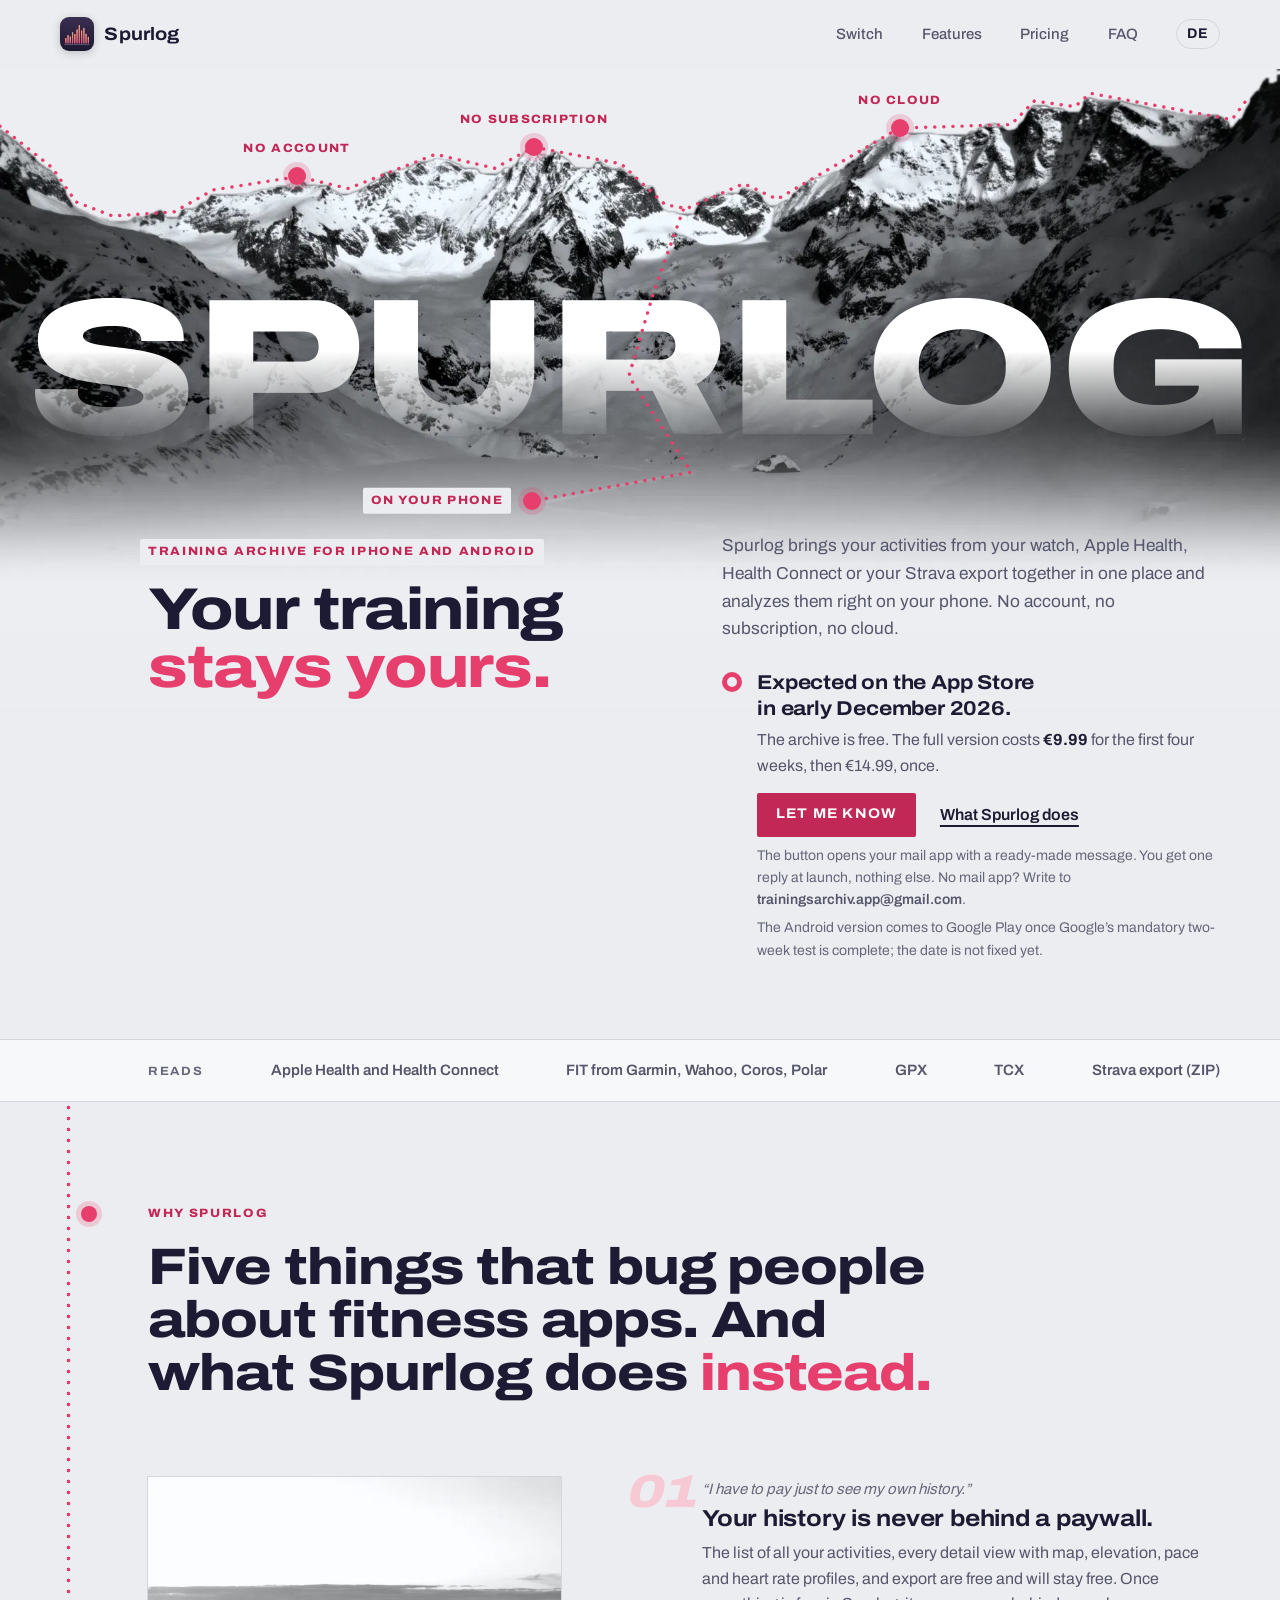
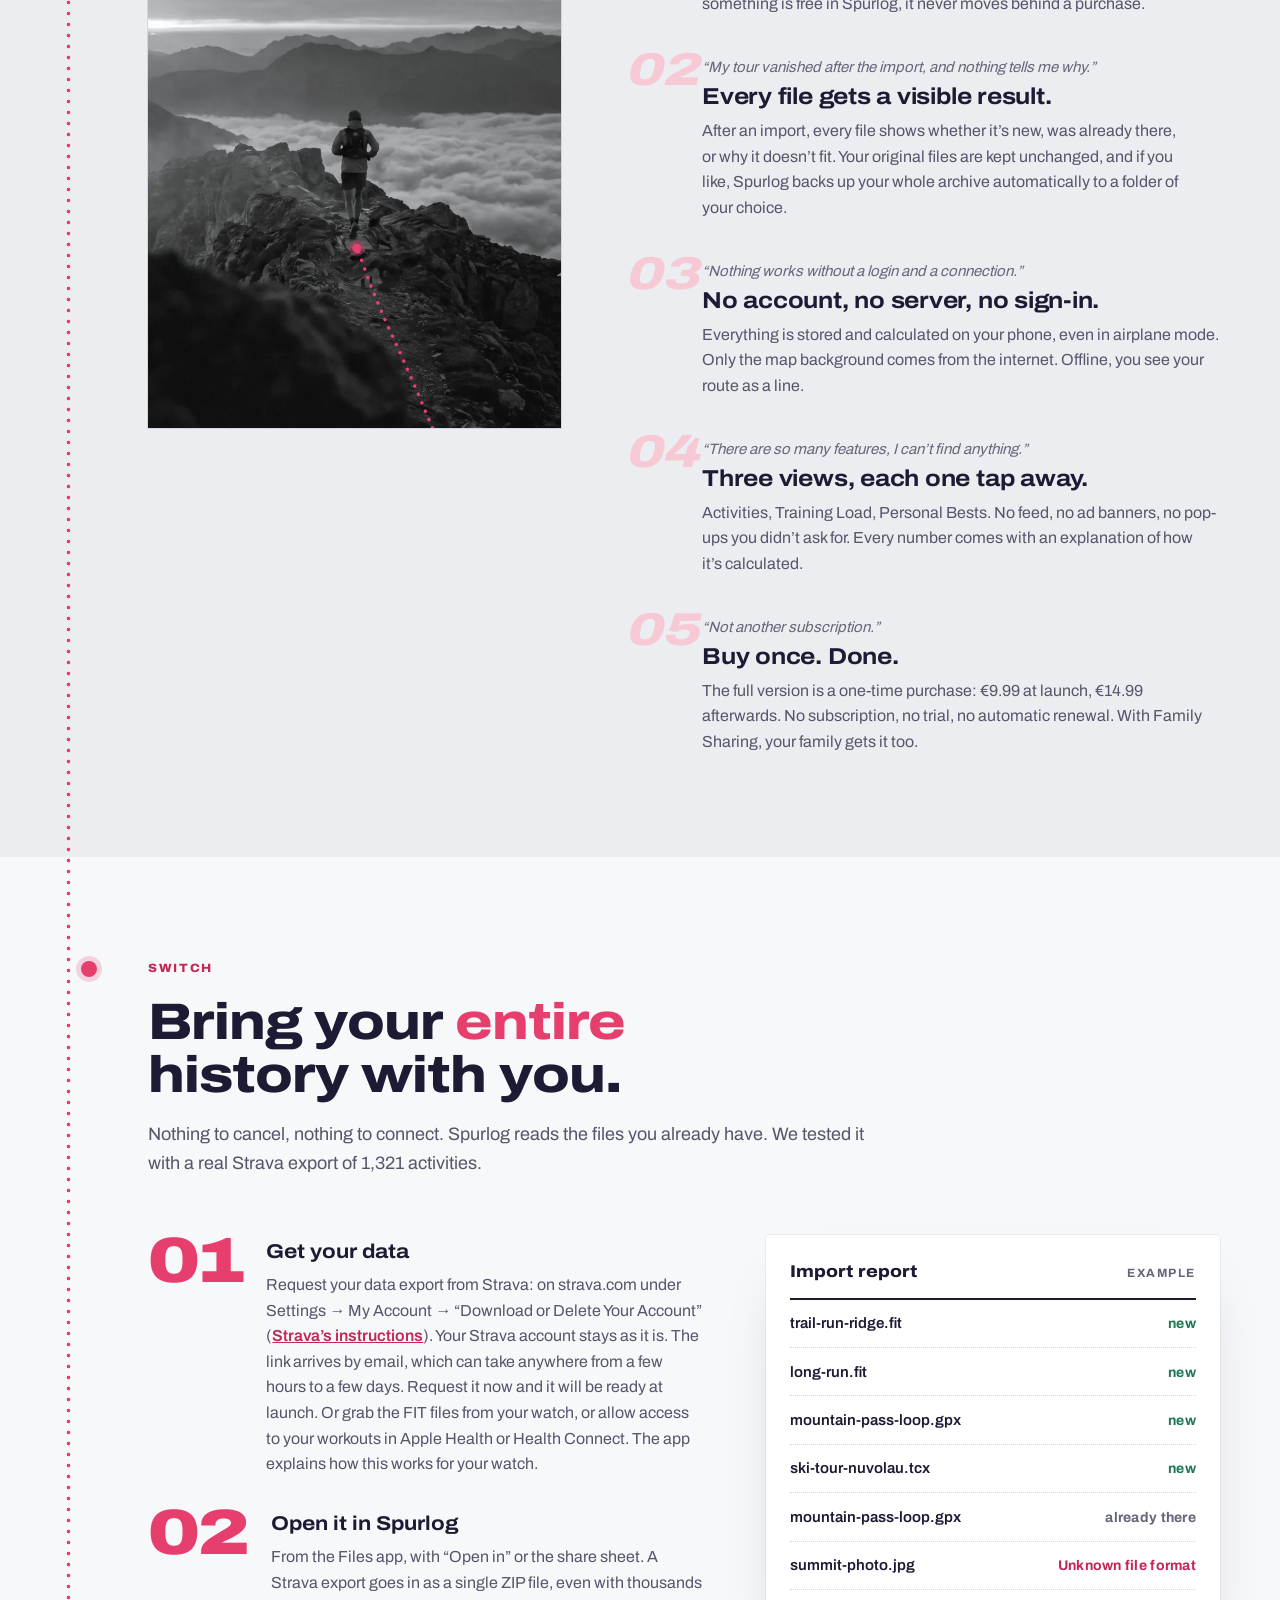
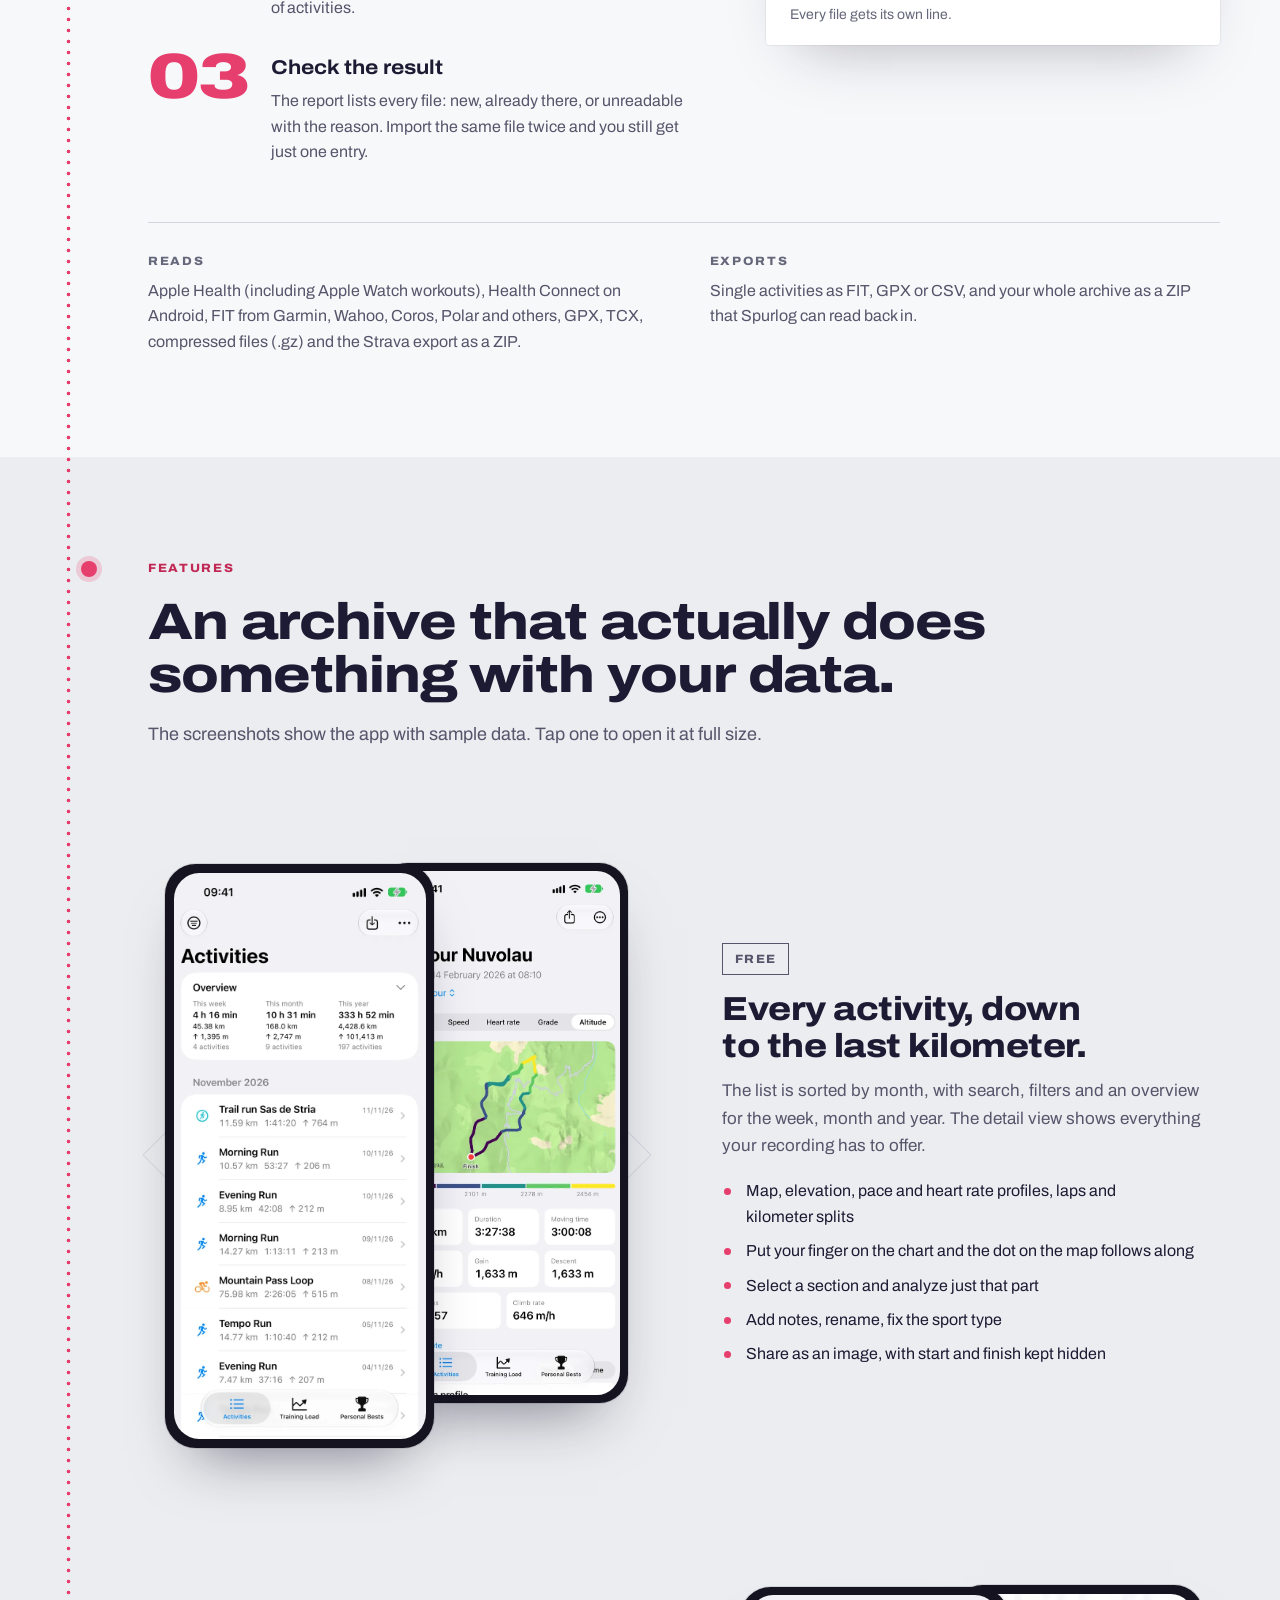
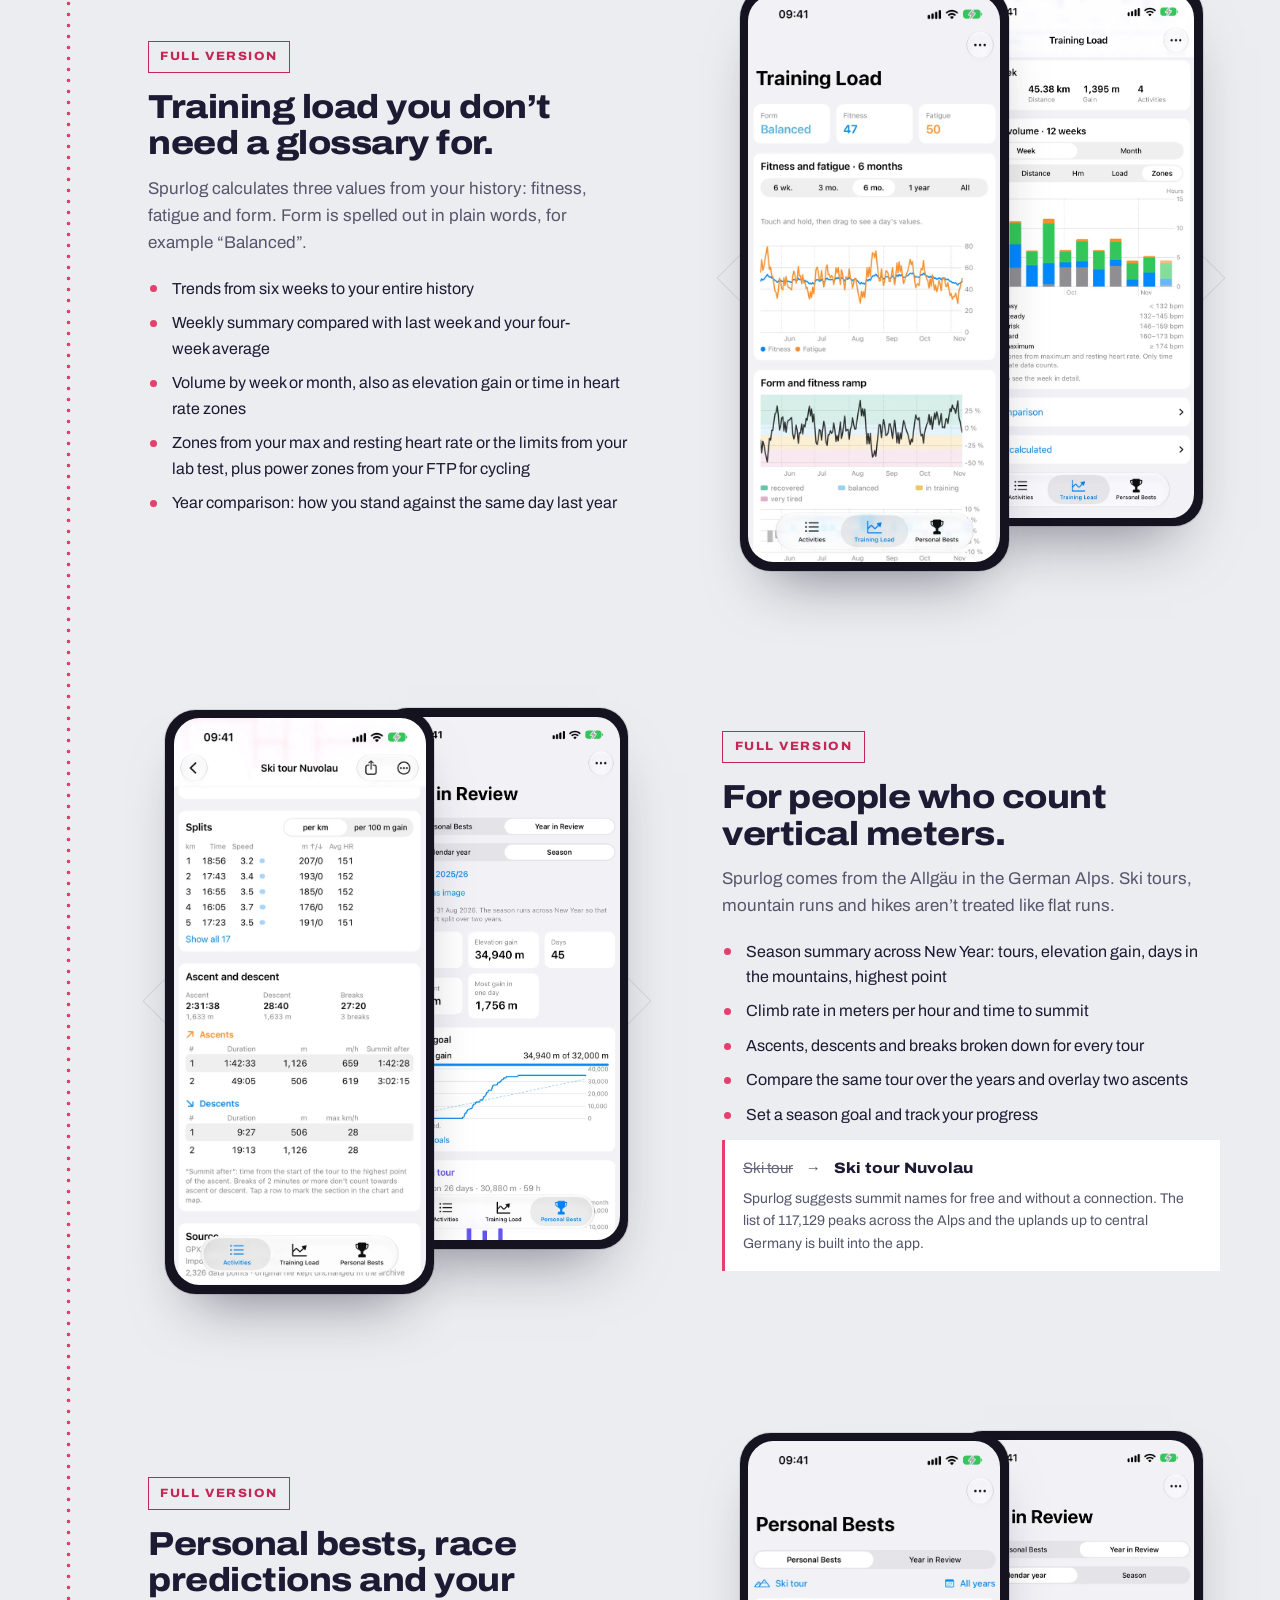
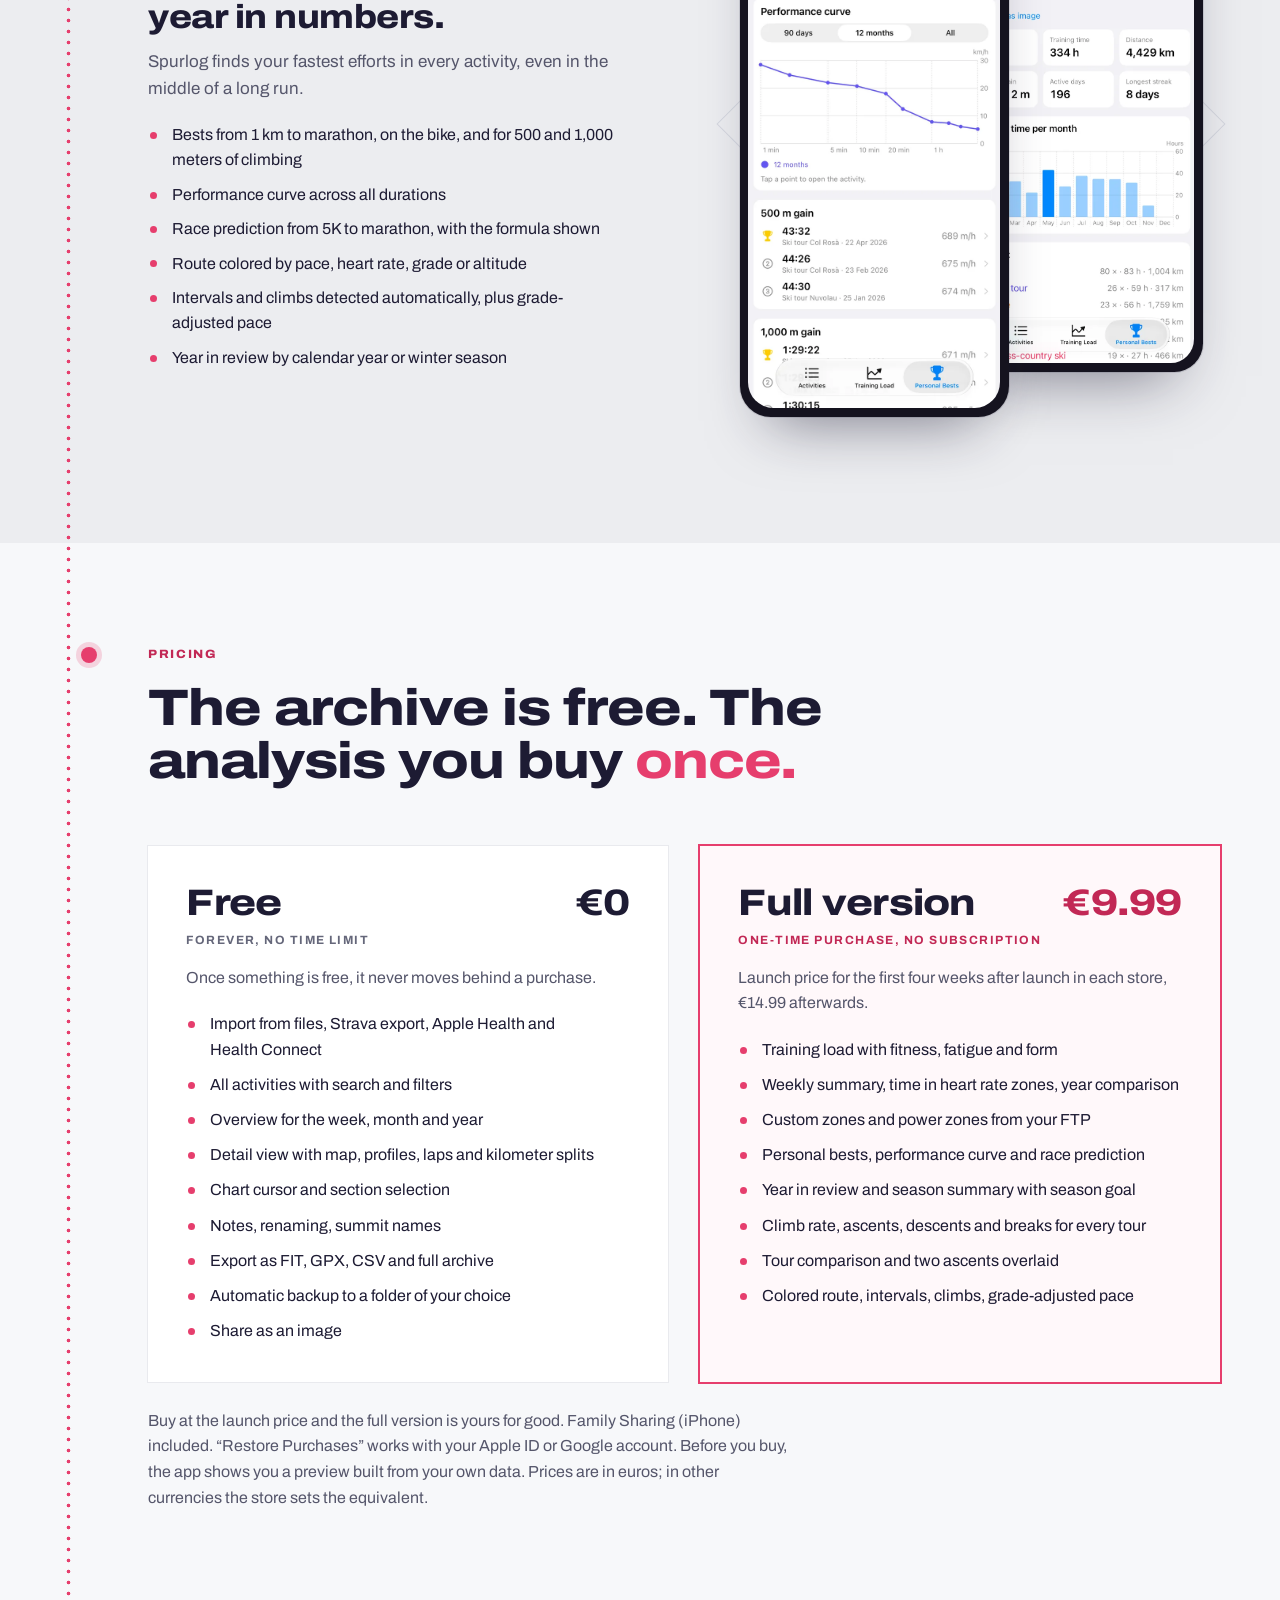
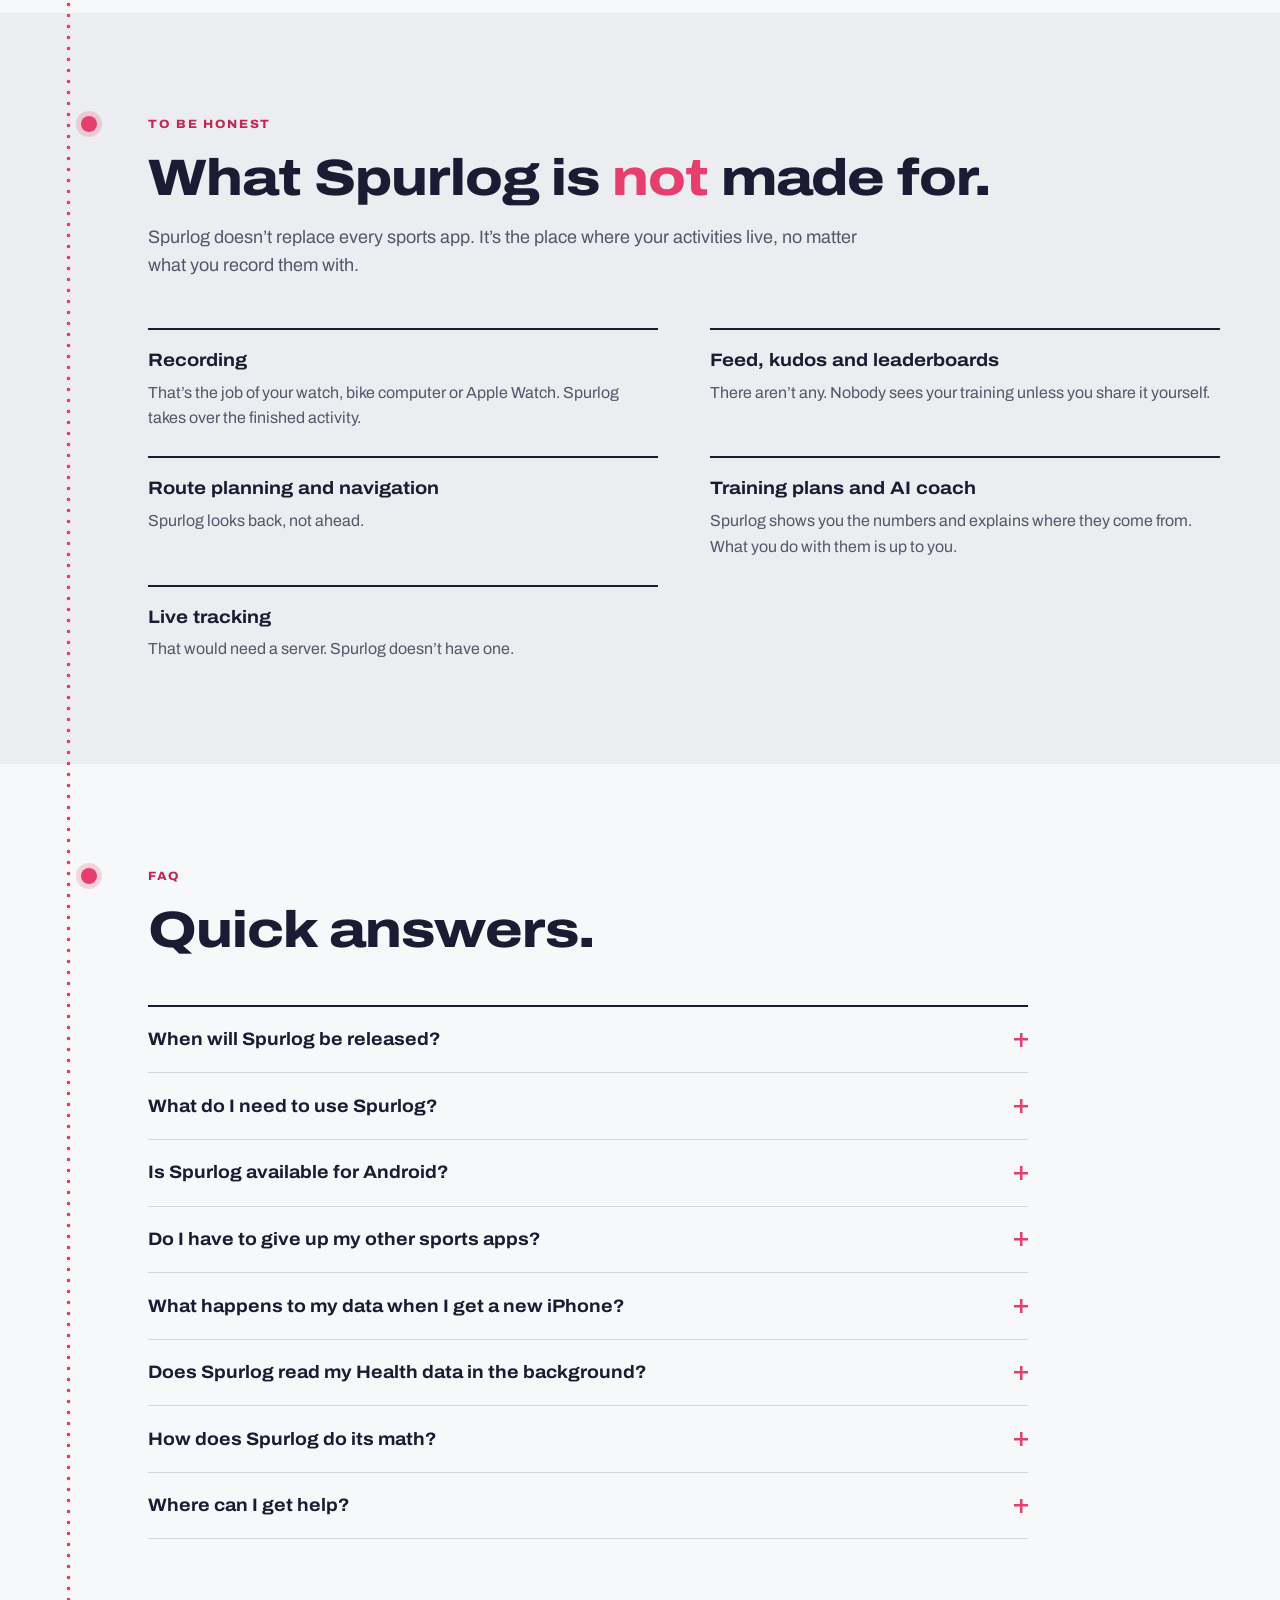
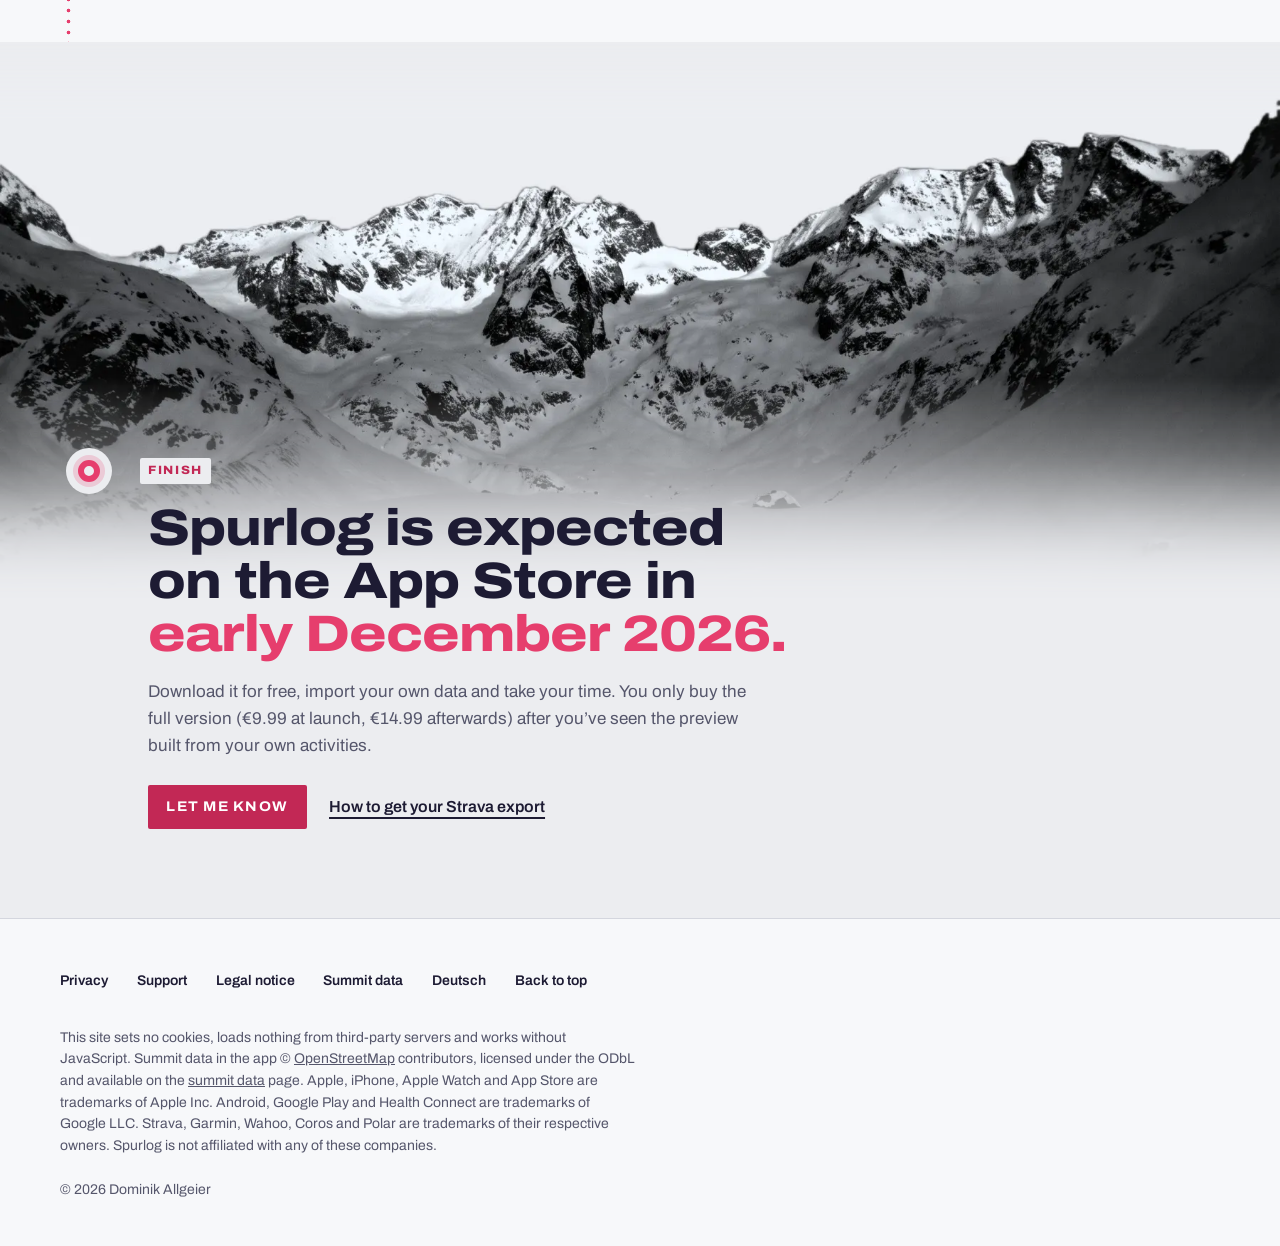
==== en/index.html @ 5ce6d581 "Englische Seite: Jahresrückblick als zweites Handy bei Bestzeiten Co-Authored-By: Claude Opus 5.5 <n" ====
<!DOCTYPE html>
<!-- STORE SWITCH: ios/android each "bald" (notice) or "da" (link active). Check the links below before switching (search: STORE-LINK).
     PRICE SWITCH: data-preis="vor" (before launch), "start" (launch price running, end date visible) or "voll" (regular price).
     Amounts and end date are at the places marked PREIS. The expected launch date is at STARTTERMIN.
     The same switches exist in ../index.html. -->
<html lang="en" data-ios="bald" data-android="bald" data-preis="vor">
<head>
<meta charset="utf-8">
<meta name="viewport" content="width=device-width, initial-scale=1, viewport-fit=cover">
<title>Spurlog – Training archive for iPhone and Android</title>
<meta name="description" content="Spurlog brings all your activities together and analyzes them right on your phone. No account, no subscription, no cloud.">
<meta name="theme-color" content="#ECEDF0">
<meta property="og:type" content="website">
<meta property="og:site_name" content="Spurlog">
<meta property="og:title" content="Spurlog – Training archive for iPhone and Android">
<meta property="og:description" content="Spurlog brings all your activities together and analyzes them right on your phone. No account, no subscription, no cloud.">
<meta property="og:url" content="https://spurlog.app/en/">
<meta property="og:locale" content="en_US">
<meta property="og:locale:alternate" content="de_DE">
<meta property="og:image" content="https://spurlog.app/img/og-en.jpg">
<meta property="og:image:width" content="1200">
<meta property="og:image:height" content="630">
<meta property="og:image:alt" content="Spurlog logo in front of a snowy mountain panorama, subtitle: Training archive for iPhone and Android">
<meta name="twitter:card" content="summary_large_image">
<meta name="twitter:title" content="Spurlog – Training archive for iPhone and Android">
<meta name="twitter:description" content="Spurlog brings all your activities together and analyzes them right on your phone. No account, no subscription, no cloud.">
<meta name="twitter:image" content="https://spurlog.app/img/og-en.jpg">
<link rel="canonical" href="https://spurlog.app/en/">
<link rel="alternate" hreflang="de" href="https://spurlog.app/">
<link rel="alternate" hreflang="en" href="https://spurlog.app/en/">
<link rel="alternate" hreflang="x-default" href="https://spurlog.app/en/">
<link rel="icon" href="../img/favicon.png">
<link rel="apple-touch-icon" href="../img/apple-touch-icon.png">
<link rel="preload" href="../fonts/archivo-latin-wdth-normal.woff2" as="font" type="font/woff2" crossorigin>
<style>
/* Layout: Ein Bergpanorama trägt die Marke, eine punktierte Route läuft vom Grat
   als Leitlinie durch die ganze Seite und endet am Ziel. */
@font-face{font-family:"Archivo";src:url(../fonts/archivo-latin-wdth-normal.woff2) format("woff2");font-weight:100 900;font-stretch:62% 125%;font-display:swap}
:root{
  --paper:#ECEDF0; --paper-hi:#F7F8FA; --card:#FFFFFF;
  --ink:#1D1B33; --ink-2:#55566B; --ink-3:#65677A; --line:#D4D6DE;
  --route:#E63E6D; --route-deep:#C22855; --route-press:#A61F47; --route-pale:#F6C9D4;
  --display:"Archivo","Helvetica Neue",Arial,sans-serif;
  --body:"Archivo","Helvetica Neue",Arial,sans-serif;
  --gutter:max(20px,env(safe-area-inset-left,0px));
  --gutter-r:max(20px,env(safe-area-inset-right,0px));
  --spine:0px;
  --ease:cubic-bezier(.22,.8,.26,1);
  color-scheme:light;
}
@media (min-width:900px){:root{--gutter:max(40px,env(safe-area-inset-left,0px));--gutter-r:max(40px,env(safe-area-inset-right,0px));--spine:88px}}
*,*::before,*::after{box-sizing:border-box}
html{scroll-behavior:smooth;scroll-padding-top:4.5rem;-webkit-text-size-adjust:100%;-webkit-tap-highlight-color:transparent;background:var(--paper)}
body{margin:0;background:var(--paper);color:var(--ink);font-family:var(--body);font-size:1.0625rem;line-height:1.6;font-stretch:100%;-webkit-font-smoothing:antialiased;text-rendering:optimizeLegibility;overflow-x:clip}
img{max-width:100%;height:auto;display:block}
h1,h2,h3,p,ul,ol,dl,dd,figure{margin:0}
ul,ol{padding:0;list-style:none}
a{color:inherit}
:focus-visible{outline:3px solid var(--route);outline-offset:3px;border-radius:4px}
::selection{background:var(--route-pale);color:var(--ink)}
p,li,dd{text-wrap:pretty}
.skip{position:absolute;left:-999px;top:8px;background:var(--ink);color:#fff;padding:.6em 1em;border-radius:6px;z-index:20}
.skip:focus{left:var(--gutter)}
.wrap{max-width:1240px;margin-inline:auto;padding-left:var(--gutter);padding-right:var(--gutter-r)}

/* Kopf */
/* Die Kopfzeile bleibt beim Scrollen stehen. Der Himmel des Fotos hat die Papierfarbe, deshalb fällt die Fläche am Seitenanfang nicht auf. */
.top{position:sticky;top:0;z-index:10;background:var(--paper)}
@supports (animation-timeline:scroll()){
  .top{animation:topline linear both;animation-timeline:scroll();animation-range:0 160px}
  @keyframes topline{from{box-shadow:0 1px 0 transparent}to{box-shadow:0 1px 0 var(--line)}}
}
.top .wrap{display:flex;align-items:center;justify-content:space-between;gap:1rem;padding-block:.7rem}
.links{display:flex;align-items:center;gap:clamp(1rem,3vw,2.6rem)}
.brand{display:inline-flex;align-items:center;gap:.65rem;text-decoration:none;font-family:var(--display);font-stretch:112%;font-weight:700;font-size:1.125rem;letter-spacing:.01em;min-height:44px}
.brand img{width:34px;height:34px;border-radius:9px;box-shadow:0 2px 8px rgba(29,27,51,.22)}
.nav{display:flex;align-items:center;gap:clamp(1rem,3vw,2.6rem);font-size:.9375rem;font-weight:500}
.nav a{text-decoration:none;color:var(--ink-2);padding-block:.7rem;position:relative}
.nav a::after{content:"";position:absolute;left:0;right:0;bottom:.45rem;height:2px;background:var(--route);transform:scaleX(0);transform-origin:left;transition:transform .25s var(--ease)}
.nav .soon{color:var(--route-deep);font-weight:700}
.nav .soon{white-space:nowrap}
@media (hover:hover){.nav a:hover{color:var(--ink)}.nav a:hover::after{transform:scaleX(1)}}
/* Schmal: nur das Zeichen als Marke, alle Abschnitte in einer Zeile, die sich seitlich schieben lässt. */
@media (max-width:760px){
  .top .wrap{gap:.5rem;padding-block:.3rem}
  .brand{position:relative;min-width:44px;justify-content:center}
  .brand span{position:absolute;width:1px;height:1px;overflow:hidden;clip-path:inset(50%);white-space:nowrap}
  .nav{flex:1;min-width:0;gap:.4rem;font-size:.875rem}
  .links{flex:1;min-width:0;gap:.6rem;overflow-x:auto;overscroll-behavior-x:contain;scrollbar-width:none;padding-inline:.25rem;scroll-padding-inline:.5rem}
  .links::-webkit-scrollbar{display:none}
  .links a{flex:none;min-width:44px;text-align:center}
}
/* Auf Telefonen entfällt das Zeichen in der Kopfzeile, damit alle vier Abschnitte ohne Wischen sichtbar sind. */
@media (max-width:420px){.brand{display:none}.links{justify-content:space-between}}
@media (max-width:350px){.nav{font-size:.8125rem}.links{gap:.3rem}}
.nav .lang{display:inline-flex;align-items:center;justify-content:center;min-width:44px;min-height:44px;padding:0 .55rem;color:var(--ink);font-weight:700;font-size:.875rem;letter-spacing:.08em}
.nav .lang::before{content:"";position:absolute;inset:7px 0;border:1px solid var(--line);border-radius:999px;transition:border-color .2s var(--ease)}
.nav .lang::after{display:none}
@media (hover:hover){.nav .lang:hover::before{border-color:var(--ink-3)}}


/* Erster Bildschirm */
.hero{position:relative}
.stage{position:relative;width:100%;max-width:1680px;margin-inline:auto;aspect-ratio:16/9;margin-top:-4.5rem;overflow:hidden}
.scene{position:absolute;top:0;bottom:0;left:50%;aspect-ratio:16/9;transform:translateX(-50%)}
.stage-img{position:absolute;inset:0;width:100%;height:100%;object-fit:cover;-webkit-mask-image:linear-gradient(to bottom,transparent 0,#000 12%,#000 78%,transparent 100%);mask-image:linear-gradient(to bottom,transparent 0,#000 12%,#000 78%,transparent 100%)}
.word{position:absolute;left:0;right:0;top:41%;text-align:center;font-family:var(--display);font-stretch:125%;font-weight:850;font-size:15.2vw;line-height:.8;letter-spacing:-.012em;color:#fff;user-select:none;
  -webkit-mask-image:linear-gradient(to bottom,#000 38%,transparent 96%);mask-image:linear-gradient(to bottom,#000 38%,transparent 96%);text-shadow:0 2px 40px rgba(29,27,51,.12)}
.route{position:absolute;inset:0;width:100%;height:100%;overflow:visible;pointer-events:none}
.route path{fill:none;stroke:var(--route);stroke-width:3.4;stroke-linecap:round;stroke-dasharray:.1 9;vector-effect:non-scaling-stroke}
.pin{position:absolute;transform:translate(-50%,-50%);width:18px;height:18px;border-radius:50%;background:var(--route);box-shadow:0 0 0 5px rgba(230,62,109,.2)}
.pin b{position:absolute;white-space:nowrap;font-family:var(--display);font-stretch:108%;font-size:.75rem;font-weight:800;letter-spacing:.11em;text-transform:uppercase;color:var(--route-deep)}
.pin .up{left:50%;bottom:calc(100% + 9px);transform:translateX(-50%)}
.pin .lt{right:calc(100% + 12px);top:50%;transform:translateY(-50%);background:var(--paper);padding:.3em .65em;border-radius:2px}
.pin .rt{left:calc(100% + 12px);top:50%;transform:translateY(-50%)}
.hero-copy{position:relative;z-index:2;margin-top:-14.4vw;display:grid;gap:clamp(1.5rem,4vw,4rem);grid-template-columns:minmax(0,1.05fr) minmax(0,1fr);align-items:start;padding-bottom:clamp(3rem,6vw,5.5rem);padding-left:calc(var(--gutter) + var(--spine))}
/* Ab 900 px richtet sich die Breite der Bühne auch nach der Fensterhöhe, damit Starttermin und Preis auf Laptops
   im ersten Bildschirm stehen. Ist die Bühne schmaler als das Fenster, laufen ihre Seiten weich aus. */
@media (min-width:900px){
  :root{--stage-cap:min(1680px,max(58vw,(100vh - 330px)*2.39));--stage-fade:min(6%,max(0px,100vw - var(--stage-cap))*100)}
  .stage{max-width:var(--stage-cap);margin-top:max(-4.5rem,48px - min(100vw,var(--stage-cap))*.1024);-webkit-mask-image:linear-gradient(to right,transparent,#000 var(--stage-fade),#000 calc(100% - var(--stage-fade)),transparent);mask-image:linear-gradient(to right,transparent,#000 var(--stage-fade),#000 calc(100% - var(--stage-fade)),transparent)}
  .word{font-size:min(15.2vw,var(--stage-cap)*.152)}
  .hero-copy{margin-top:max(-14.4vw,var(--stage-cap)*-.144)}
}
.kicker{font-family:var(--display);font-stretch:108%;font-size:.75rem;font-weight:800;letter-spacing:.14em;text-transform:uppercase;color:var(--route-deep);margin-bottom:1rem}
/* Beschriftungen, die über dem Foto liegen, bekommen eine Papierfläche, damit der Kontrast nicht vom Bild abhängt. */
@media (min-width:900px){.hero-copy .kicker,.goal .way{width:fit-content;background:var(--paper);padding:.3em .7em;margin-left:-.7em;border-radius:2px}
  .hero-copy .kicker{margin-top:.4rem}}
h1{font-family:var(--display);font-stretch:118%;font-weight:800;font-size:clamp(2.5rem,4.6vw,4.1rem);line-height:.98;letter-spacing:-.022em;text-wrap:balance}
h1 em{font-style:normal;color:var(--route)}
.lede{font-size:clamp(1.0625rem,1.35vw,1.1875rem);color:var(--ink-2);max-width:34em}
.cta-row{display:flex;flex-wrap:wrap;align-items:center;gap:.9rem 1.4rem;margin-top:1.6rem}
.store{display:inline-flex;align-items:center;gap:.6rem;background:var(--route-deep);color:#fff;font-family:var(--display);font-stretch:108%;font-weight:700;font-size:.875rem;letter-spacing:.09em;text-transform:uppercase;padding:1rem 1.6rem;border-radius:2px;text-decoration:none;box-shadow:0 10px 24px -10px rgba(194,40,85,.7);user-select:none}
.store::before{content:"";width:8px;height:8px;border-radius:50%;background:#fff;box-shadow:0 0 0 4px rgba(255,255,255,.3)}
a.store{transition:transform .12s var(--ease),background .2s}
a.store:active{transform:scale(.97)}
@media (hover:hover){a.store:hover{background:var(--route-press)}}
.more{display:inline-flex;align-items:center;min-height:44px;font-weight:600;font-size:1rem;text-decoration:underline;text-decoration-thickness:2px;text-underline-offset:.3em}
@media (hover:hover){.more:hover{color:var(--route-deep);text-decoration-color:var(--route)}}

/* Startstatus vor der Veröffentlichung: ein Wegpunkt, der noch vor dir liegt. Kein Knopf. */
.launch{position:relative;margin-top:1.6rem;padding-left:2.2rem;max-width:34em}
.launch::before{content:"";position:absolute;left:0;top:.2rem;width:20px;height:20px;border-radius:50%;border:5px solid var(--route)}
.launch-when{font-family:var(--display);font-stretch:112%;font-weight:700;font-size:1.25rem;line-height:1.3;letter-spacing:-.01em;text-wrap:balance}
.launch-note{margin-top:.4rem;color:var(--ink-2);font-size:1rem;max-width:36em}
.launch-note b{color:var(--ink);font-weight:700;font-variant-numeric:tabular-nums}
.launch-actions{display:flex;flex-wrap:wrap;align-items:flex-start;gap:.3rem 1.5rem;margin-top:.9rem}
.notify{display:inline-flex;align-items:center;min-height:44px;padding:0 1.15rem;border-radius:2px;background:var(--route-deep);color:#fff;font-family:var(--display);font-stretch:108%;font-weight:700;font-size:.875rem;letter-spacing:.09em;text-transform:uppercase;text-decoration:none;transition:background .2s}
@media (hover:hover){.notify:hover{background:var(--route-press)}}
.launch-fine{margin-top:.5rem;font-size:.875rem;color:var(--ink-3);max-width:36em}
.launch-fine b{font-weight:600;color:var(--ink-2);user-select:all}
.launch-fine + .launch-fine{margin-top:.35rem}
.steps a{color:var(--route-deep);font-weight:600}
.launch + .cta-row{margin-top:1.3rem}
html[data-ios="bald"][data-android="bald"] .hero .cta-row{display:none}

/* Leitlinie und Wegpunkte */
main{position:relative}
.trail{position:relative}
.trail::before{content:"";position:absolute;top:0;bottom:0;left:calc(var(--gutter) + 26px);width:5px;background-image:radial-gradient(circle,var(--route) 1.7px,transparent 2.1px);background-size:5px 11px;background-repeat:repeat-y;z-index:1;pointer-events:none}
@media (max-width:899px){.trail::before{display:none}}
@media (min-width:1320px){.trail::before{left:calc(50% - 620px + 40px + 26px)}}
.sec{position:relative;padding-block:clamp(3.5rem,8vw,7rem);overflow-x:clip}
.sec .wrap{position:relative;padding-left:calc(var(--gutter) + var(--spine))}
.way{position:relative;display:flex;align-items:center;gap:.8rem;font-family:var(--display);font-stretch:108%;font-size:.75rem;font-weight:800;letter-spacing:.14em;text-transform:uppercase;color:var(--route-deep);margin-bottom:1.1rem}
.way::before{content:"";flex:none;width:16px;height:16px;border-radius:50%;background:var(--route);box-shadow:0 0 0 5px rgba(230,62,109,.2)}
@media (min-width:900px){.way::before{position:absolute;left:calc(-1 * var(--spine) + 20.5px);top:50%;transform:translateY(-50%);box-shadow:0 0 0 5px rgba(230,62,109,.2),0 0 0 12px var(--paper)}
  .sec.white .way::before{box-shadow:0 0 0 5px rgba(230,62,109,.2),0 0 0 12px var(--paper-hi)}}
h2{font-family:var(--display);font-stretch:118%;font-weight:800;font-size:clamp(1.95rem,4vw,3.3rem);line-height:1.04;letter-spacing:-.02em;text-wrap:balance;max-width:18em}
h2 em{font-style:normal;color:var(--route)}
.sec-lede{margin-top:1.1rem;color:var(--ink-2);max-width:40em;font-size:1.125rem}
.sec-lede a{color:var(--route-deep);font-weight:600}
.white{background:var(--paper-hi)}

/* Liest */
.reads{border-block:1px solid var(--line);background:var(--paper-hi)}
.reads .wrap{display:flex;flex-wrap:wrap;align-items:baseline;gap:.5rem 1.8rem;padding-block:1.15rem;font-size:.9375rem;padding-left:calc(var(--gutter) + var(--spine))}
@media (min-width:1040px){.reads .wrap{justify-content:space-between}}
.reads b{font-family:var(--display);font-stretch:108%;font-size:.75rem;letter-spacing:.14em;text-transform:uppercase;color:var(--ink-3)}
.reads span{font-weight:600;color:var(--ink-2)}

/* Warum */
.why{display:grid;grid-template-columns:minmax(0,.82fr) minmax(0,1.18fr);gap:clamp(2rem,5vw,5rem);align-items:start;margin-top:clamp(3rem,6vw,5rem)}
.whypic{position:sticky;top:5.5rem;aspect-ratio:3/4;overflow:hidden;background:#1B1B22;box-shadow:0 0 0 1px var(--line)}
.whypic img{width:100%;height:100%;object-fit:cover;object-position:50% 50%}
.whypic svg{position:absolute;inset:0;width:100%;height:100%;pointer-events:none}
.whypic path{fill:none;stroke:var(--route);stroke-width:3.4;stroke-linecap:round;stroke-dasharray:.1 9;vector-effect:non-scaling-stroke}
.whypic circle{fill:var(--route)}
.whypic .halo{fill:rgba(230,62,109,.28)}
.gripes{display:grid;gap:clamp(1.6rem,3vw,2.4rem);counter-reset:g}
.gripes li{position:relative;padding-left:clamp(3.4rem,6vw,4.8rem);counter-increment:g}
.gripes li::before{content:"0" counter(g);position:absolute;left:0;top:-.5rem;font-family:var(--display);font-stretch:125%;font-weight:850;font-style:italic;font-size:clamp(2rem,3.6vw,2.9rem);line-height:1;color:var(--route-pale)}
.gripes q{display:block;quotes:"“" "”";font-size:.9375rem;color:var(--ink-3);font-style:italic;margin-bottom:.25rem}
.gripes h3{font-family:var(--display);font-stretch:112%;font-weight:700;font-size:clamp(1.125rem,1.8vw,1.4375rem);line-height:1.2;letter-spacing:-.01em;text-wrap:balance}
.gripes p{margin-top:.45rem;color:var(--ink-2);font-size:1rem;max-width:36em}

/* Umziehen */
.move{display:grid;grid-template-columns:minmax(0,1.1fr) minmax(0,.9fr);gap:clamp(2rem,5vw,4.5rem);align-items:start;margin-top:clamp(2.2rem,5vw,3.6rem)}
.steps{display:grid;gap:1.9rem}
.steps li{display:grid;grid-template-columns:auto minmax(0,1fr);gap:1.1rem 1.4rem;align-items:start}
.steps .n{font-family:var(--display);font-stretch:125%;font-weight:900;font-size:clamp(2.6rem,5vw,4rem);line-height:.82;color:var(--route);letter-spacing:-.03em;min-width:1.5em}
.steps h3{font-family:var(--display);font-stretch:112%;font-weight:700;font-size:1.25rem}
.steps p{color:var(--ink-2);margin-top:.3rem;font-size:1rem}
.report{background:var(--card);border-radius:4px;box-shadow:0 30px 60px -34px rgba(29,27,51,.35),0 0 0 1px rgba(29,27,51,.05);padding:1.4rem 1.5rem 1.2rem}
.report header{display:flex;justify-content:space-between;align-items:baseline;gap:1rem;padding-bottom:.8rem;border-bottom:2px solid var(--ink)}
.report header b{font-family:var(--display);font-stretch:112%;font-weight:800;font-size:1.0625rem}
.report header span,.sample{font-size:.75rem;font-weight:700;letter-spacing:.13em;text-transform:uppercase;color:var(--ink-3)}
.report li{display:flex;justify-content:space-between;align-items:baseline;gap:1rem;padding-block:.72rem;border-bottom:1px dotted var(--line);font-size:.9375rem;font-variant-numeric:tabular-nums}
.report li span:first-child{min-width:0;overflow-wrap:anywhere;font-weight:600}
.st{flex:none;font-size:.875rem;font-weight:700;letter-spacing:.02em}
.st.err{flex:0 1 auto;text-align:right}
.st.new{color:#1E7A52}.st.dup{color:var(--ink-3)}.st.err{color:var(--route-deep)}
.report footer{padding-top:.85rem;font-size:.875rem;color:var(--ink-3)}
.io{display:grid;grid-template-columns:repeat(2,minmax(0,1fr));gap:1.4rem clamp(1.5rem,4vw,3.5rem);margin-top:clamp(2.4rem,5vw,3.6rem);padding-top:1.8rem;border-top:1px solid var(--line)}
.io dt{font-family:var(--display);font-stretch:108%;font-size:.75rem;font-weight:800;letter-spacing:.14em;text-transform:uppercase;color:var(--ink-3);margin-bottom:.4rem}
.io dd{color:var(--ink-2);font-size:1rem}

/* Funktionen */
.feat{display:grid;grid-template-columns:minmax(0,1fr) minmax(0,1fr);gap:clamp(2rem,6vw,6rem);align-items:center;margin-top:clamp(3rem,7vw,6rem)}
.feat:nth-of-type(even) .shots{order:2}
.shots{position:relative;display:flex;justify-content:center;align-items:flex-end;gap:0;padding-block:1.5rem;isolation:isolate}
.shots::before{content:"";position:absolute;z-index:-2;left:50%;top:50%;width:min(78%,360px);aspect-ratio:1;border:1px solid var(--line);transform:translate(-50%,-50%) rotate(45deg)}
.shots::after{content:"";position:absolute;z-index:-2;left:50%;top:50%;width:min(58%,270px);aspect-ratio:1;background:#fff;transform:translate(-50%,-50%) rotate(45deg);opacity:.75}
.phone{position:relative;display:block;width:min(54%,270px);cursor:zoom-in;transition:transform .25s var(--ease);aspect-ratio:660/1434;border-radius:11.5% / 5.3%;background:#15131f;padding:1.7%;box-shadow:0 34px 60px -30px rgba(29,27,51,.55),0 0 0 1px rgba(29,27,51,.12)}
.phone img{width:100%;height:100%;object-fit:cover;border-radius:10% / 4.6%}
.phone + .phone{width:min(50%,250px);margin-left:-11%;margin-bottom:9%;z-index:-1}
@media (hover:hover){.phone:hover{transform:translateY(-6px)}}
/* Bildschirmfoto in voller Größe: natives Popover, ohne JavaScript. Esc und ein Klick daneben schließen es,
   der Fokus kehrt zum Bild zurück, und es entsteht kein Eintrag im Verlauf. */
button.phone{appearance:none;-webkit-appearance:none;border:0;font:inherit;color:inherit}
.zoom{display:none}
.zoom:popover-open{display:block;position:fixed;inset:0;margin:auto;width:fit-content;height:fit-content;max-width:calc(100vw - 2rem);max-height:100vh;max-height:100dvh;padding:0;border:0;background:transparent;color:#fff;overflow:auto;overscroll-behavior:contain}
.zoom::backdrop{background:rgba(29,27,51,.9)}
.zoom figure{display:grid;justify-items:center;gap:.6rem;padding-bottom:1rem}
.zoom figcaption{position:sticky;top:0;z-index:1;display:flex;flex-wrap:wrap;align-items:center;justify-content:center;gap:.3rem 1.2rem;width:100%;padding:.6rem .8rem;background:rgba(29,27,51,.94);color:#fff;font-size:.9375rem;text-align:center}
.zoom img{width:min(440px,100vw - 2rem);border-radius:14px;box-shadow:0 30px 80px -20px rgba(0,0,0,.6)}
.zoom .close{appearance:none;-webkit-appearance:none;border:0;background:transparent;cursor:pointer;display:inline-flex;align-items:center;min-height:44px;padding:0 1.1rem;border-radius:2px;box-shadow:inset 0 0 0 2px #fff;color:#fff;font-family:var(--display);font-stretch:108%;font-weight:700;font-size:.875rem;letter-spacing:.09em;text-transform:uppercase}
.zoom .close:focus-visible{outline-color:#fff}
@media (hover:hover){.zoom .close:hover{background:#fff;color:var(--ink)}}
.tag{display:inline-block;font-family:var(--display);font-stretch:108%;font-size:.75rem;font-weight:800;letter-spacing:.13em;text-transform:uppercase;padding:.34rem .7rem;border:1.5px solid currentColor;color:var(--ink-2);margin-bottom:1rem}
.tag.full{color:var(--route-deep)}
.feat h3{font-family:var(--display);font-stretch:112%;font-weight:800;font-size:clamp(1.5rem,2.6vw,2.15rem);line-height:1.1;letter-spacing:-.015em;text-wrap:balance}
.feat p{margin-top:.8rem;color:var(--ink-2)}
.ticks{margin-top:1.2rem;display:grid;gap:.55rem}
.ticks li{position:relative;padding-left:1.5rem;font-size:1rem}
.ticks li::before{content:"";position:absolute;left:.1rem;top:.62em;width:7px;height:7px;border-radius:50%;background:var(--route)}
.rename{margin-top:1.5rem;display:flex;flex-wrap:wrap;align-items:center;gap:.5rem .8rem;font-size:.9375rem;color:var(--ink-2);padding:1rem 1.1rem;background:#fff;border-left:3px solid var(--route)}
.rename s{color:var(--ink-3)}
.rename strong{font-family:var(--display);font-stretch:112%;font-weight:800;color:var(--ink)}
.rename small{flex-basis:100%;font-size:.875rem;color:var(--ink-2)}

/* Preis */
.plans{display:grid;grid-template-columns:repeat(2,minmax(0,1fr));gap:clamp(1.2rem,3vw,2rem);margin-top:clamp(2.2rem,5vw,3.6rem);align-items:stretch}
.plan{background:var(--card);padding:clamp(1.5rem,3vw,2.4rem);box-shadow:0 0 0 1px rgba(29,27,51,.06);display:flex;flex-direction:column}
.plan.full{background:#FFF8FA;box-shadow:0 0 0 2px var(--route)}
.plan h3{display:flex;flex-wrap:wrap;justify-content:space-between;align-items:baseline;gap:.3rem 1rem;font-family:var(--display);font-stretch:118%;font-weight:800;font-size:clamp(1.6rem,3vw,2.3rem);letter-spacing:-.02em;line-height:1}
.amount{white-space:nowrap;font-variant-numeric:tabular-nums}
.plan.full .amount{color:var(--route-deep)}
.plan .sub{margin-top:.6rem;font-size:.75rem;font-weight:700;letter-spacing:.12em;text-transform:uppercase;color:var(--ink-3)}
.plan.full .sub{color:var(--route-deep)}
.plan .terms{margin-top:.9rem;color:var(--ink-2);font-size:1rem}
.plan ul{margin-top:1.3rem;display:grid;gap:.6rem;font-size:1rem}
.plan li{position:relative;padding-left:1.5rem}
.plan li::before{content:"";position:absolute;left:.1rem;top:.62em;width:7px;height:7px;border-radius:50%;background:var(--route)}
.plan-note{margin-top:1.6rem;color:var(--ink-2);font-size:1rem;max-width:40em}

/* Nicht gemacht */
.nots{display:grid;grid-template-columns:repeat(2,minmax(0,1fr));gap:1.6rem clamp(1.5rem,4vw,4rem);margin-top:clamp(2rem,4vw,3rem)}
.nots div{padding-top:1rem;border-top:2px solid var(--ink)}
.nots dt{font-family:var(--display);font-stretch:112%;font-weight:700;font-size:1.125rem}
.nots dd{margin-top:.3rem;color:var(--ink-2);font-size:1rem}

/* Fragen */
.faq{margin-top:clamp(2rem,4vw,3rem);border-top:2px solid var(--ink);max-width:880px}
.faq details{border-bottom:1px solid var(--line)}
.faq summary{list-style:none;cursor:pointer;display:flex;justify-content:space-between;align-items:center;gap:1.2rem;padding:1.15rem 0;font-family:var(--display);font-stretch:108%;font-weight:700;font-size:1.125rem;user-select:none}
.faq summary::-webkit-details-marker{display:none}
.faq summary::after{content:"";flex:none;width:14px;height:14px;background:linear-gradient(var(--route),var(--route)) center/100% 2.5px no-repeat,linear-gradient(var(--route),var(--route)) center/2.5px 100% no-repeat;transition:transform .25s var(--ease)}
.faq details[open] summary::after{transform:rotate(45deg)}
.faq p{padding:0 2.2rem 1.3rem 0;color:var(--ink-2);max-width:44em}
.faq a{color:var(--route-deep);font-weight:600}

/* Ziel */
.goal{position:relative;overflow:hidden;background:var(--paper)}
.goal-img{width:100%;max-width:1680px;margin-inline:auto;aspect-ratio:16/7;object-fit:cover;object-position:50% 6%;-webkit-mask-image:linear-gradient(to bottom,transparent,#000 14%,#000 60%,transparent);mask-image:linear-gradient(to bottom,transparent,#000 14%,#000 60%,transparent)}
.goal .wrap{position:relative;margin-top:clamp(-9rem,-12vw,-4rem);padding-left:calc(var(--gutter) + var(--spine));padding-bottom:clamp(3rem,7vw,6rem)}
/* Der Abschnitt beginnt mit dem Foto; ein Sprung zu #store soll bei der Überschrift landen. */
#store{scroll-margin-top:calc(-1 * (min(43.75vw,735px) - clamp(4rem,12vw,9rem) - 1.5rem))}
.goal h2{max-width:14em}
.goal p:not(.way):not(.launch-when){margin-top:1rem;color:var(--ink-2);max-width:36em}
.goal .way::after{content:"";position:absolute;left:calc(-1 * var(--spine) + 26px + .7em);bottom:50%;height:200vh;width:5px;background-image:radial-gradient(circle,var(--route) 1.7px,transparent 2.1px);background-size:5px 11px;background-repeat:repeat-y;z-index:-1}
@media (max-width:899px){.goal .way::after{display:none}}
.goal .way::before{width:22px;height:22px;left:calc(-1 * var(--spine) + 17.5px + .7em);background:var(--paper);border:6px solid var(--route)}

/* Fuß */
.foot{background:var(--paper-hi);border-top:1px solid var(--line);color:var(--ink-2);font-size:.875rem}
.foot .wrap{padding-block:2.4rem 2.8rem;display:grid;gap:1.4rem}
.foot nav{display:flex;flex-wrap:wrap;gap:.3rem 1.8rem}
.foot nav a{color:var(--ink);text-decoration:none;font-weight:600;padding-block:.75rem;min-width:44px}
@media (hover:hover){.foot nav a:hover{color:var(--route-deep)}}
.foot p{max-width:72ch;line-height:1.55;color:var(--ink-2)}

/* Bewegung */
@media (prefers-reduced-motion:no-preference){
  .word{animation:rise 1.1s var(--ease) both}
  .route path{animation:draw 1.6s .25s var(--ease) both}
  .pin{animation:pop .5s var(--ease) both}
  .pin:nth-of-type(1){animation-delay:.6s}.pin:nth-of-type(2){animation-delay:.9s}.pin:nth-of-type(3){animation-delay:1.2s}.pin:nth-of-type(4){animation-delay:1.6s}
  @keyframes rise{from{opacity:0;transform:translateY(8%)}to{opacity:1;transform:none}}
  @keyframes draw{from{clip-path:inset(0 100% 0 0)}to{clip-path:inset(0 0 0 0)}}
  @keyframes pop{from{opacity:0;transform:translate(-50%,-50%) scale(.3)}to{opacity:1;transform:translate(-50%,-50%) scale(1)}}
}
@media (prefers-reduced-motion:reduce){html{scroll-behavior:auto}}

/* Schmal */
@media (max-width:899px){
  .stage{aspect-ratio:4/3;margin-top:0}
  .word{font-size:15.5vw;top:48%}
  .hero-copy{grid-template-columns:minmax(0,1fr);margin-top:-16vw;gap:1.3rem}
  .pin{width:13px;height:13px;box-shadow:0 0 0 4px rgba(230,62,109,.2)}
  .pin b{font-size:.6875rem;letter-spacing:.06em}
  .pin:nth-of-type(1) .up{transform:translateX(-30%)}
  .pin:nth-of-type(2) .up{bottom:calc(100% + 18px)}
  .pin.base{display:none}
  .why,.move,.feat{grid-template-columns:minmax(0,1fr)}
  .whypic{position:relative;top:auto;aspect-ratio:1;max-width:26rem;margin-bottom:1.5rem}
  .feat:nth-of-type(even) .shots{order:0}
  .plans,.nots,.io{grid-template-columns:minmax(0,1fr)}
  .goal-img{aspect-ratio:4/3}
  #store{scroll-margin-top:calc(-1 * (75vw - clamp(4rem,12vw,9rem) - 1.5rem))}
  .store{width:100%;justify-content:center}
  .cta-row{align-items:stretch}
  .more{align-self:flex-start}
}

/* Store-Schalter: steuert, welche Knöpfe und Texte sichtbar sind. Umschalten nur im <html>-Tag oben:
   data-ios="bald|da"  data-android="bald|da". Ohne JavaScript, die Seite bleibt statisch. */
html[data-ios="bald"] .ios-da,html[data-ios="da"] .ios-bald,
html[data-android="bald"] .an-da,html[data-android="da"] .an-bald{display:none!important}
.store.alt{background:transparent;color:var(--route-deep);box-shadow:inset 0 0 0 2px var(--route)}
.store.alt::before{background:var(--route);box-shadow:0 0 0 4px rgba(230,62,109,.18)}
@media (hover:hover){a.store.alt:hover{background:var(--route-deep);color:#fff}a.store.alt:hover::before{background:#fff}}

/* Preis-Schalter: data-preis="vor|start|voll" im <html>-Tag. vor = vor dem Start, start = Einführungspreis
   läuft (Enddatum sichtbar), voll = regulärer Preis. Beträge und Datum: Suche PREIS. */
.p-vor,.p-start,.p-voll{display:none}
html[data-preis="vor"] .p-vor,html[data-preis="start"] .p-start,html[data-preis="voll"] .p-voll{display:inline}
</style>
</head>
<body>
<a class="skip" href="#inhalt">Skip to content</a>

<header class="top">
  <div class="wrap">
    <a class="brand" href="#" aria-label="Spurlog, back to top"><img src="../img/icon-256.png" alt="" width="34" height="34"><span>Spurlog</span></a>
    <nav class="nav" aria-label="Sections">
      <div class="links">
        <a href="#umziehen">Switch</a>
        <a href="#funktionen">Features</a>
        <a href="#preis">Pricing</a>
        <a href="#fragen">FAQ</a>
        <a class="soon ios-da" href="#store">Download</a>
      </div>
      <a class="lang" href="../" hreflang="de" lang="de" aria-label="Diese Seite auf Deutsch">DE</a>
    </nav>
  </div>
</header>

<main id="inhalt">
<section class="hero" aria-labelledby="claim">
  <div class="stage">
    <div class="scene">
      <img class="stage-img" src="../img/a-grat.jpg" srcset="../img/a-grat-1200.webp 1200w, ../img/a-grat-1800.webp 1800w, ../img/a-grat.jpg 2400w" sizes="(max-width:899px) 150vw, (max-width:1680px) 100vw, 1680px" alt="" width="2400" height="1350" fetchpriority="high">
      <p class="word" aria-hidden="true">SPURLOG</p>
      <svg class="route" viewBox="0 0 1600 900" preserveAspectRatio="none" aria-hidden="true">
        <path d="M0 161.5 L65.2 213.3 L94.9 256.1 L140.5 273.8 L217.7 268.5 L266.5 241.2 L372.2 224.5 L435.4 239.4 L544.3 196.6 L618.4 214.1 L667.1 187.5 L776.6 208.7 L831.6 259.6 L858.2 264.5 L929.7 233.3 L971.5 252.8 L1124.1 163.9 L1263.9 159.4 L1293 130 L1343.7 137.1 L1362.7 120.3 L1539.9 153.4 L1562.7 122.6"/>
        <path d="M854 266 L818 366 L786 474 L864 594 L665 630"/>
      </svg>
      <span class="pin" style="left:23.2%;top:24.9%"><b class="up">No account</b></span>
      <span class="pin" style="left:41.7%;top:20.8%"><b class="up">No subscription</b></span>
      <span class="pin" style="left:70.3%;top:18.2%"><b class="up">No cloud</b></span>
      <span class="pin base" style="left:41.55%;top:70%"><b class="lt">On your phone</b></span>
    </div>
  </div>
  <div class="wrap hero-copy">
    <div>
      <p class="kicker">Training archive for iPhone and Android</p>
      <h1 id="claim">Your training <em>stays yours.</em></h1>
    </div>
    <div>
      <p class="lede">Spurlog brings your activities from your watch, Apple Health, Health Connect or your Strava export together in one place and analyzes them right on your phone. No account, no subscription, no cloud.</p>
      <div class="launch ios-bald">
        <!-- STARTTERMIN: change here, in the FAQ and in the “Finish” section -->
        <p class="launch-when">Expected on the App Store in early December 2026.</p>
        <!-- PREIS: launch price and regular price -->
        <p class="launch-note">The archive is free. The full version costs <b>€9.99</b> for the first four weeks, then €14.99, once.</p>
        <div class="launch-actions">
          <a class="notify" href="mailto:trainingsarchiv.app@gmail.com?subject=Spurlog%3A%20let%20me%20know%20at%20launch&amp;body=Please%20let%20me%20know%20when%20Spurlog%20is%20released.%0A%0AI%20use%3A%20iPhone%20/%20Android">Let me know</a>
          <a class="more" href="#funktionen">What Spurlog does</a>
        </div>
        <p class="launch-fine">The button opens your mail app with a ready-made message. You get one reply at launch, nothing else. No mail app? Write to <b>trainingsarchiv.app@gmail.com</b>.</p>
        <p class="launch-fine an-bald">The Android version comes to Google Play once Google’s mandatory two-week test is complete; the date is not fixed yet.</p>
      </div>
      <div class="cta-row">
        <!-- STORE-LINK App Store: fill in href before setting data-ios="da" -->
        <a class="store ios-da" href="https://apps.apple.com/app/APP-STORE-ID">Download on the App Store</a>
        <!-- STORE-LINK Google Play: check application ID before setting data-android="da" -->
        <a class="store alt an-da" href="https://play.google.com/store/apps/details?id=com.dominikallgeier.spurlog&amp;hl=en">Get it on Google Play</a>
        <a class="more ios-da" href="#funktionen">What Spurlog does</a>
      </div>
      <p class="launch-note ios-da an-bald">The Android version comes to Google Play once Google’s mandatory two-week test is complete; the date is not fixed yet.</p>
    </div>
  </div>
</section>

<div class="reads">
  <div class="wrap">
    <b>Reads</b>
    <span>Apple Health and Health Connect</span>
    <span>FIT from Garmin, Wahoo, Coros, Polar</span>
    <span>GPX</span>
    <span>TCX</span>
    <span>Strava export (ZIP)</span>
  </div>
</div>

<div class="trail">

<section class="sec" id="warum" aria-labelledby="h-warum">
  <div class="wrap">
    <p class="way">Why Spurlog</p>
    <h2 id="h-warum">Five things that bug people about fitness apps. And what Spurlog does <em>instead.</em></h2>
    <div class="why">
      <figure class="whypic">
        <img src="../img/a-trail.jpg" srcset="../img/a-trail-800.webp 800w, ../img/a-trail.jpg 1200w" sizes="(max-width:899px) min(100vw, 26rem), 36vw" alt="A runner on a rocky ridge high above a sea of clouds, seen from behind" width="1200" height="1600" loading="lazy">
        <svg viewBox="0 0 1200 1600" preserveAspectRatio="xMidYMid slice" aria-hidden="true"><path d="M826 1600 L784 1500 L742 1404 L690 1290 L648 1190 L622 1118 L606 1078"/><circle class="halo" cx="606" cy="1078" r="24"/><circle cx="606" cy="1078" r="13"/></svg>
      </figure>
      <ol class="gripes">
        <li>
          <q>I have to pay just to see my own history.</q>
          <h3>Your history is never behind a paywall.</h3>
          <p>The list of all your activities, every detail view with map, elevation, pace and heart rate profiles, and export are free and will stay free. Once something is free in Spurlog, it never moves behind a purchase.</p>
        </li>
        <li>
          <q>My tour vanished after the import, and nothing tells me why.</q>
          <h3>Every file gets a visible result.</h3>
          <p>After an import, every file shows whether it’s new, was already there, or why it doesn’t fit. Your original files are kept unchanged, and if you like, Spurlog backs up your whole archive automatically to a folder of your choice.</p>
        </li>
        <li>
          <q>Nothing works without a login and a connection.</q>
          <h3>No account, no server, no sign-in.</h3>
          <p>Everything is stored and calculated on your phone, even in airplane mode. Only the map background comes from the internet. Offline, you see your route as a line.</p>
        </li>
        <li>
          <q>There are so many features, I can’t find anything.</q>
          <h3>Three views, each one tap away.</h3>
          <p>Activities, Training Load, Personal Bests. No feed, no ad banners, no pop-ups you didn’t ask for. Every number comes with an explanation of how it’s calculated.</p>
        </li>
        <li>
          <q>Not another subscription.</q>
          <h3>Buy once. Done.</h3>
          <!-- PREIS -->
          <p>The full version is a one-time purchase<span class="p-vor p-start">: €9.99 at launch, €14.99 afterwards</span><span class="p-voll"> for €14.99</span>. No subscription, no trial, no automatic renewal. With Family Sharing, your family gets it too.</p>
        </li>
      </ol>
    </div>
  </div>
</section>

<section class="sec white" id="umziehen" aria-labelledby="h-umziehen">
  <div class="wrap">
    <p class="way">Switch</p>
    <h2 id="h-umziehen">Bring your <em>entire</em> history with you.</h2>
    <p class="sec-lede">Nothing to cancel, nothing to connect. Spurlog reads the files you already have. We tested it with a real Strava export of 1,321 activities.</p>
    <div class="move">
      <ol class="steps">
        <li><span class="n" aria-hidden="true">01</span><div><h3>Get your data</h3><p>Request your data export from Strava: on strava.com under Settings → My Account → “Download or Delete Your Account” (<a href="https://support.strava.com/en-us/articles/15401919-how-do-i-export-my-strava-data">Strava’s instructions</a>). Your Strava account stays as it is. The link arrives by email, which can take anywhere from a few hours to a few days.<span class="ios-bald"> Request it now and it will be ready at launch.</span> Or grab the FIT files from your watch, or allow access to your workouts in Apple Health or Health Connect. The app explains how this works for your watch.</p></div></li>
        <li><span class="n" aria-hidden="true">02</span><div><h3>Open it in Spurlog</h3><p>From the Files app, with “Open in” or the share sheet. A Strava export goes in as a single ZIP file, even with thousands of activities.</p></div></li>
        <li><span class="n" aria-hidden="true">03</span><div><h3>Check the result</h3><p>The report lists every file: new, already there, or unreadable with the reason. Import the same file twice and you still get just one entry.</p></div></li>
      </ol>
      <aside class="report" aria-label="Example of an import report">
        <header><b>Import report</b><span>Example</span></header>
        <ul>
          <li><span>trail-run-ridge.fit</span><span class="st new">new</span></li>
          <li><span>long-run.fit</span><span class="st new">new</span></li>
          <li><span>mountain-pass-loop.gpx</span><span class="st new">new</span></li>
          <li><span>ski-tour-nuvolau.tcx</span><span class="st new">new</span></li>
          <li><span>mountain-pass-loop.gpx</span><span class="st dup">already there</span></li>
          <li><span>summit-photo.jpg</span><span class="st err">Unknown file format</span></li>
        </ul>
        <footer>Every file gets its own line.</footer>
      </aside>
    </div>
    <dl class="io">
      <div><dt>Reads</dt><dd>Apple Health (including Apple Watch workouts), Health Connect on Android, FIT from Garmin, Wahoo, Coros, Polar and others, GPX, TCX, compressed files (.gz) and the Strava export as a ZIP.</dd></div>
      <div><dt>Exports</dt><dd>Single activities as FIT, GPX or CSV, and your whole archive as a ZIP that Spurlog can read back in.</dd></div>
    </dl>
  </div>
</section>

<section class="sec" id="funktionen" aria-labelledby="h-funktionen">
  <div class="wrap">
    <p class="way">Features</p>
    <h2 id="h-funktionen">An archive that actually does something with your data.</h2>
    <p class="sec-lede">The screenshots show the app with sample data. Tap one to open it at full size.</p>

    <article class="feat" id="f1">
      <div class="shots">
        <button type="button" class="phone" popovertarget="shot-activities"><img src="../img/en/activities.webp" alt="Activity list with an overview for the week, month and year" width="660" height="1434" loading="lazy"></button>
        <button type="button" class="phone" popovertarget="shot-detail-ski-tour"><img src="../img/en/detail-ski-tour.webp" alt="Detail of a ski tour with map, key figures and route colored by altitude" width="660" height="1434" loading="lazy"></button>
      </div>
      <div>
        <span class="tag">Free</span>
        <h3>Every activity, down to the last kilometer.</h3>
        <p>The list is sorted by month, with search, filters and an overview for the week, month and year. The detail view shows everything your recording has to offer.</p>
        <ul class="ticks">
          <li>Map, elevation, pace and heart rate profiles, laps and kilometer splits</li>
          <li>Put your finger on the chart and the dot on the map follows along</li>
          <li>Select a section and analyze just that part</li>
          <li>Add notes, rename, fix the sport type</li>
          <li>Share as an image, with start and finish kept hidden</li>
        </ul>
      </div>
    </article>

    <article class="feat" id="f2">
      <div class="shots">
        <button type="button" class="phone" popovertarget="shot-training-load"><img src="../img/en/training-load.webp" alt="Training load with fitness, fatigue and form" width="660" height="1434" loading="lazy"></button>
        <button type="button" class="phone" popovertarget="shot-zones"><img src="../img/en/zones.webp" alt="Weekly volume by heart rate zone" width="660" height="1434" loading="lazy"></button>
      </div>
      <div>
        <span class="tag full">Full version</span>
        <h3>Training load you don’t need a glossary for.</h3>
        <p>Spurlog calculates three values from your history: fitness, fatigue and form. Form is spelled out in plain words, for example “Balanced”.</p>
        <ul class="ticks">
          <li>Trends from six weeks to your entire history</li>
          <li>Weekly summary compared with last week and your four-week average</li>
          <li>Volume by week or month, also as elevation gain or time in heart rate zones</li>
          <li>Zones from your max and resting heart rate or the limits from your lab test, plus power zones from your FTP for cycling</li>
          <li>Year comparison: how you stand against the same day last year</li>
        </ul>
      </div>
    </article>

    <article class="feat" id="f3">
      <div class="shots">
        <button type="button" class="phone" popovertarget="shot-ascent-descent"><img src="../img/en/ascent-descent.webp" alt="Ascents, descents and breaks of a ski tour" width="660" height="1434" loading="lazy"></button>
        <button type="button" class="phone" popovertarget="shot-season"><img src="../img/en/season.webp" alt="Season summary with a season goal" width="660" height="1434" loading="lazy"></button>
      </div>
      <div>
        <span class="tag full">Full version</span>
        <h3>For people who count vertical meters.</h3>
        <p>Spurlog comes from the Allgäu in the German Alps. Ski tours, mountain runs and hikes aren’t treated like flat runs.</p>
        <ul class="ticks">
          <li>Season summary across New Year: tours, elevation gain, days in the mountains, highest point</li>
          <li>Climb rate in meters per hour and time to summit</li>
          <li>Ascents, descents and breaks broken down for every tour</li>
          <li>Compare the same tour over the years and overlay two ascents</li>
          <li>Set a season goal and track your progress</li>
        </ul>
        <p class="rename"><s>Ski tour</s> <span aria-hidden="true">→</span> <strong>Ski tour Nuvolau</strong><small>Spurlog suggests summit names for free and without a connection. The list of 117,129 peaks across the Alps and the uplands up to central Germany is built into the app.</small></p>
      </div>
    </article>

    <article class="feat" id="f4">
      <div class="shots">
        <button type="button" class="phone" popovertarget="shot-personal-bests"><img src="../img/en/personal-bests.webp" alt="Personal bests with performance curve and fastest 500 meters of climbing" width="660" height="1434" loading="lazy"></button>
        <button type="button" class="phone" popovertarget="shot-year-in-review"><img src="../img/en/year-in-review.webp" alt="Year in review with activities, training time, distance and elevation gain for the year" width="660" height="1434" loading="lazy"></button>
      </div>
      <div>
        <span class="tag full">Full version</span>
        <h3>Personal bests, race predictions and your year in numbers.</h3>
        <p>Spurlog finds your fastest efforts in every activity, even in the middle of a long run.</p>
        <ul class="ticks">
          <li>Bests from 1 km to marathon, on the bike, and for 500 and 1,000 meters of climbing</li>
          <li>Performance curve across all durations</li>
          <li>Race prediction from 5K to marathon, with the formula shown</li>
          <li>Route colored by pace, heart rate, grade or altitude</li>
          <li>Intervals and climbs detected automatically, plus grade-adjusted pace</li>
          <li>Year in review by calendar year or winter season</li>
        </ul>
      </div>
    </article>
  </div>
</section>

<section class="sec white" id="preis" aria-labelledby="h-preis">
  <div class="wrap">
    <p class="way">Pricing</p>
    <h2 id="h-preis">The archive is free. The analysis you buy <em>once.</em></h2>
    <div class="plans">
      <div class="plan">
        <h3>Free <span class="amount">€0</span></h3>
        <p class="sub">Forever, no time limit</p>
        <p class="terms">Once something is free, it never moves behind a purchase.</p>
        <ul>
          <li>Import from files, Strava export, Apple Health and Health Connect</li>
          <li>All activities with search and filters</li>
          <li>Overview for the week, month and year</li>
          <li>Detail view with map, profiles, laps and kilometer splits</li>
          <li>Chart cursor and section selection</li>
          <li>Notes, renaming, summit names</li>
          <li>Export as FIT, GPX, CSV and full archive</li>
          <li>Automatic backup to a folder of your choice</li>
          <li>Share as an image</li>
        </ul>
      </div>
      <div class="plan full">
        <!-- PREIS: launch price €9.99, regular €14.99. The end date of the launch price is only in the p-start line. -->
        <h3>Full version <span class="amount"><span class="p-vor p-start">€9.99</span><span class="p-voll">€14.99</span></span></h3>
        <p class="sub">One-time purchase, no subscription</p>
        <p class="terms"><span class="p-vor">Launch price for the first four weeks after launch in each store, €14.99 afterwards.</span><span class="p-start">Launch price on the App Store until 31 December 2026, on Google Play for four weeks from its launch there. €14.99 afterwards.</span><span class="p-voll">Pay once, keep it for good.</span></p>
        <ul>
          <li>Training load with fitness, fatigue and form</li>
          <li>Weekly summary, time in heart rate zones, year comparison</li>
          <li>Custom zones and power zones from your FTP</li>
          <li>Personal bests, performance curve and race prediction</li>
          <li>Year in review and season summary with season goal</li>
          <li>Climb rate, ascents, descents and breaks for every tour</li>
          <li>Tour comparison and two ascents overlaid</li>
          <li>Colored route, intervals, climbs, grade-adjusted pace</li>
        </ul>
      </div>
    </div>
    <p class="plan-note"><span class="p-vor p-start">Buy at the launch price and the full version is yours for good. </span>Family Sharing (iPhone) included. “Restore Purchases” works with your Apple ID or Google account. Before you buy, the app shows you a preview built from your own data. Prices are in euros; in other currencies the store sets the equivalent.</p>
  </div>
</section>

<section class="sec" id="nicht" aria-labelledby="h-nicht">
  <div class="wrap">
    <p class="way">To be honest</p>
    <h2 id="h-nicht">What Spurlog is <em>not</em> made for.</h2>
    <p class="sec-lede">Spurlog doesn’t replace every sports app. It’s the place where your activities live, no matter what you record them with.</p>
    <dl class="nots">
      <div><dt>Recording</dt><dd>That’s the job of your watch, bike computer or Apple Watch. Spurlog takes over the finished activity.</dd></div>
      <div><dt>Feed, kudos and leaderboards</dt><dd>There aren’t any. Nobody sees your training unless you share it yourself.</dd></div>
      <div><dt>Route planning and navigation</dt><dd>Spurlog looks back, not ahead.</dd></div>
      <div><dt>Training plans and AI coach</dt><dd>Spurlog shows you the numbers and explains where they come from. What you do with them is up to you.</dd></div>
      <div><dt>Live tracking</dt><dd>That would need a server. Spurlog doesn’t have one.</dd></div>
    </dl>
  </div>
</section>

<section class="sec white" id="fragen" aria-labelledby="h-fragen">
  <div class="wrap">
    <p class="way">FAQ</p>
    <h2 id="h-fragen">Quick answers.</h2>
    <div class="faq">
      <!-- STARTTERMIN -->
      <details class="ios-bald"><summary>When will Spurlog be released?</summary><p>On the App Store, expected in early December 2026. The Android version comes to Google Play once Google’s mandatory two-week test is complete; the date is not fixed yet. If you like, <a href="mailto:trainingsarchiv.app@gmail.com?subject=Spurlog%3A%20let%20me%20know%20at%20launch&amp;body=Please%20let%20me%20know%20when%20Spurlog%20is%20released.%0A%0AI%20use%3A%20iPhone%20/%20Android">I’ll let you know by email</a>.</p></details>
      <details><summary>What do I need to use Spurlog?</summary><p>An iPhone with iOS 18 or later and activities as files or in Apple Health, or an Android device running Android 8 or later and activities as files or in Health Connect (Android 9 or later). The app is available in English and German and uses kilometers or miles depending on your device settings.</p></details>
      <details><summary>Is Spurlog available for Android?</summary><p><span class="an-bald">Yes. Before release, Google requires new developers to run a test with at least twelve testers for two weeks. Once that is complete, Spurlog comes to Google Play; the date is not fixed yet. The Android version offers the same analyses as the iPhone version and reads workouts from Health Connect instead of Apple Health. The launch price applies there for four weeks from the Android launch.</span><span class="an-da">Yes, on Google Play, for devices running Android 8 or later. It offers the same analyses as the iPhone version and reads workouts from Health Connect instead of Apple Health.</span> The full version purchase applies to the store you buy it in.</p></details>
      <details><summary>Do I have to give up my other sports apps?</summary><p>No. Spurlog doesn’t connect to any service and doesn’t change anything there. You import files or Health workouts and keep using everything else as before.</p></details>
      <details><summary>What happens to my data when I get a new iPhone?</summary><p>If you use an iPhone backup, the app’s data can be included in it. You can also set up an automatic backup to a folder in Spurlog, for example in iCloud Drive, or export your archive manually as a ZIP. You restore your purchase with your Apple ID.</p></details>
      <details><summary>Does Spurlog read my Health data in the background?</summary><p>No. Spurlog only reads workouts from Apple Health when you start the import yourself, and it never writes anything to Health. You decide which types of data the app may read. Details are in the <a href="privacy.html">privacy policy</a>.</p></details>
      <details><summary>How does Spurlog do its math?</summary><p>In the open. For training load and race predictions, the app shows which formula and which heart rate values it uses. And because you can export any activity as FIT, GPX or CSV, you can check every number yourself.</p></details>
      <details><summary>Where can I get help?</summary><p>The <a href="support.html">support page</a> has answers to the most common questions and the email address.</p></details>
    </div>
  </div>
</section>

</div>

<section class="goal" id="store" aria-labelledby="h-ziel">
  <img class="goal-img" src="../img/a-grat.jpg" srcset="../img/a-grat-1200.webp 1200w, ../img/a-grat-1800.webp 1800w, ../img/a-grat.jpg 2400w" sizes="(max-width:899px) 134vw, (max-width:1680px) 100vw, 1680px" alt="" width="2400" height="1350" loading="lazy">
  <div class="wrap">
    <p class="way">Finish</p>
    <h2 id="h-ziel"><!-- STARTTERMIN --><span class="ios-bald">Spurlog is expected on the App Store in <em>early December 2026.</em></span><span class="ios-da an-bald">Spurlog is now on the <em>App Store.</em></span><span class="ios-da an-da">Spurlog is available for <em>iPhone and Android.</em></span></h2>
    <!-- PREIS -->
    <p>Download it for free, import your own data and take your time. You only buy the full version<span class="p-vor p-start"> (€9.99 at launch, €14.99 afterwards)</span><span class="p-voll"> (€14.99, once)</span> after you’ve seen the preview built from your own activities.</p>
    <div class="cta-row">
        <a class="notify ios-bald" href="mailto:trainingsarchiv.app@gmail.com?subject=Spurlog%3A%20let%20me%20know%20at%20launch&amp;body=Please%20let%20me%20know%20when%20Spurlog%20is%20released.%0A%0AI%20use%3A%20iPhone%20/%20Android">Let me know</a>
        <a class="more ios-bald" href="#umziehen">How to get your Strava export</a>
        <!-- STORE-LINK App Store: fill in href before setting data-ios="da" -->
        <a class="store ios-da" href="https://apps.apple.com/app/APP-STORE-ID">Download on the App Store</a>
        <!-- STORE-LINK Google Play: check application ID before setting data-android="da" -->
        <a class="store alt an-da" href="https://play.google.com/store/apps/details?id=com.dominikallgeier.spurlog&amp;hl=en">Get it on Google Play</a>
    </div>
  </div>
</section>

<!-- Einblendungen der Bildschirmfotos -->
<div class="zoom" id="shot-activities" popover>
  <figure><figcaption><span>Activity list with an overview for the week, month and year</span><button type="button" class="close" popovertarget="shot-activities" popovertargetaction="hide">Close</button></figcaption><img src="../img/en/activities.webp" alt="" width="660" height="1434" loading="lazy"></figure>
</div>
<div class="zoom" id="shot-detail-ski-tour" popover>
  <figure><figcaption><span>Detail of a ski tour with map, key figures and route colored by altitude</span><button type="button" class="close" popovertarget="shot-detail-ski-tour" popovertargetaction="hide">Close</button></figcaption><img src="../img/en/detail-ski-tour.webp" alt="" width="660" height="1434" loading="lazy"></figure>
</div>
<div class="zoom" id="shot-training-load" popover>
  <figure><figcaption><span>Training load with fitness, fatigue and form</span><button type="button" class="close" popovertarget="shot-training-load" popovertargetaction="hide">Close</button></figcaption><img src="../img/en/training-load.webp" alt="" width="660" height="1434" loading="lazy"></figure>
</div>
<div class="zoom" id="shot-zones" popover>
  <figure><figcaption><span>Weekly volume by heart rate zone</span><button type="button" class="close" popovertarget="shot-zones" popovertargetaction="hide">Close</button></figcaption><img src="../img/en/zones.webp" alt="" width="660" height="1434" loading="lazy"></figure>
</div>
<div class="zoom" id="shot-ascent-descent" popover>
  <figure><figcaption><span>Ascents, descents and breaks of a ski tour</span><button type="button" class="close" popovertarget="shot-ascent-descent" popovertargetaction="hide">Close</button></figcaption><img src="../img/en/ascent-descent.webp" alt="" width="660" height="1434" loading="lazy"></figure>
</div>
<div class="zoom" id="shot-season" popover>
  <figure><figcaption><span>Season summary with a season goal</span><button type="button" class="close" popovertarget="shot-season" popovertargetaction="hide">Close</button></figcaption><img src="../img/en/season.webp" alt="" width="660" height="1434" loading="lazy"></figure>
</div>
<div class="zoom" id="shot-personal-bests" popover>
  <figure><figcaption><span>Personal bests with performance curve and fastest 500 meters of climbing</span><button type="button" class="close" popovertarget="shot-personal-bests" popovertargetaction="hide">Close</button></figcaption><img src="../img/en/personal-bests.webp" alt="" width="660" height="1434" loading="lazy"></figure>
</div>
<div class="zoom" id="shot-year-in-review" popover>
  <figure><figcaption><span>Year in review with activities, training time, distance and elevation gain for the year</span><button type="button" class="close" popovertarget="shot-year-in-review" popovertargetaction="hide">Close</button></figcaption><img src="../img/en/year-in-review.webp" alt="" width="660" height="1434" loading="lazy"></figure>
</div>
</main>

<footer class="foot">
  <div class="wrap">
    <nav aria-label="Legal">
      <a href="privacy.html">Privacy</a>
      <a href="support.html">Support</a>
      <a href="legal-notice.html">Legal notice</a>
      <a href="summit-data.html">Summit data</a>
      <a href="../" hreflang="de" lang="de">Deutsch</a>
      <a href="#inhalt">Back to top</a>
    </nav>
    <p>This site sets no cookies, loads nothing from third-party servers and works without JavaScript. Summit data in the app © <a href="https://www.openstreetmap.org/copyright">OpenStreetMap</a> contributors, licensed under the ODbL and available on the <a href="summit-data.html">summit data</a> page. Apple, iPhone, Apple Watch and App Store are trademarks of Apple Inc. Android, Google Play and Health Connect are trademarks of Google LLC. Strava, Garmin, Wahoo, Coros and Polar are trademarks of their respective owners. Spurlog is not affiliated with any of these companies.</p>
    <p>© 2026 Dominik Allgeier</p>
  </div>
</footer>
</body>
</html>
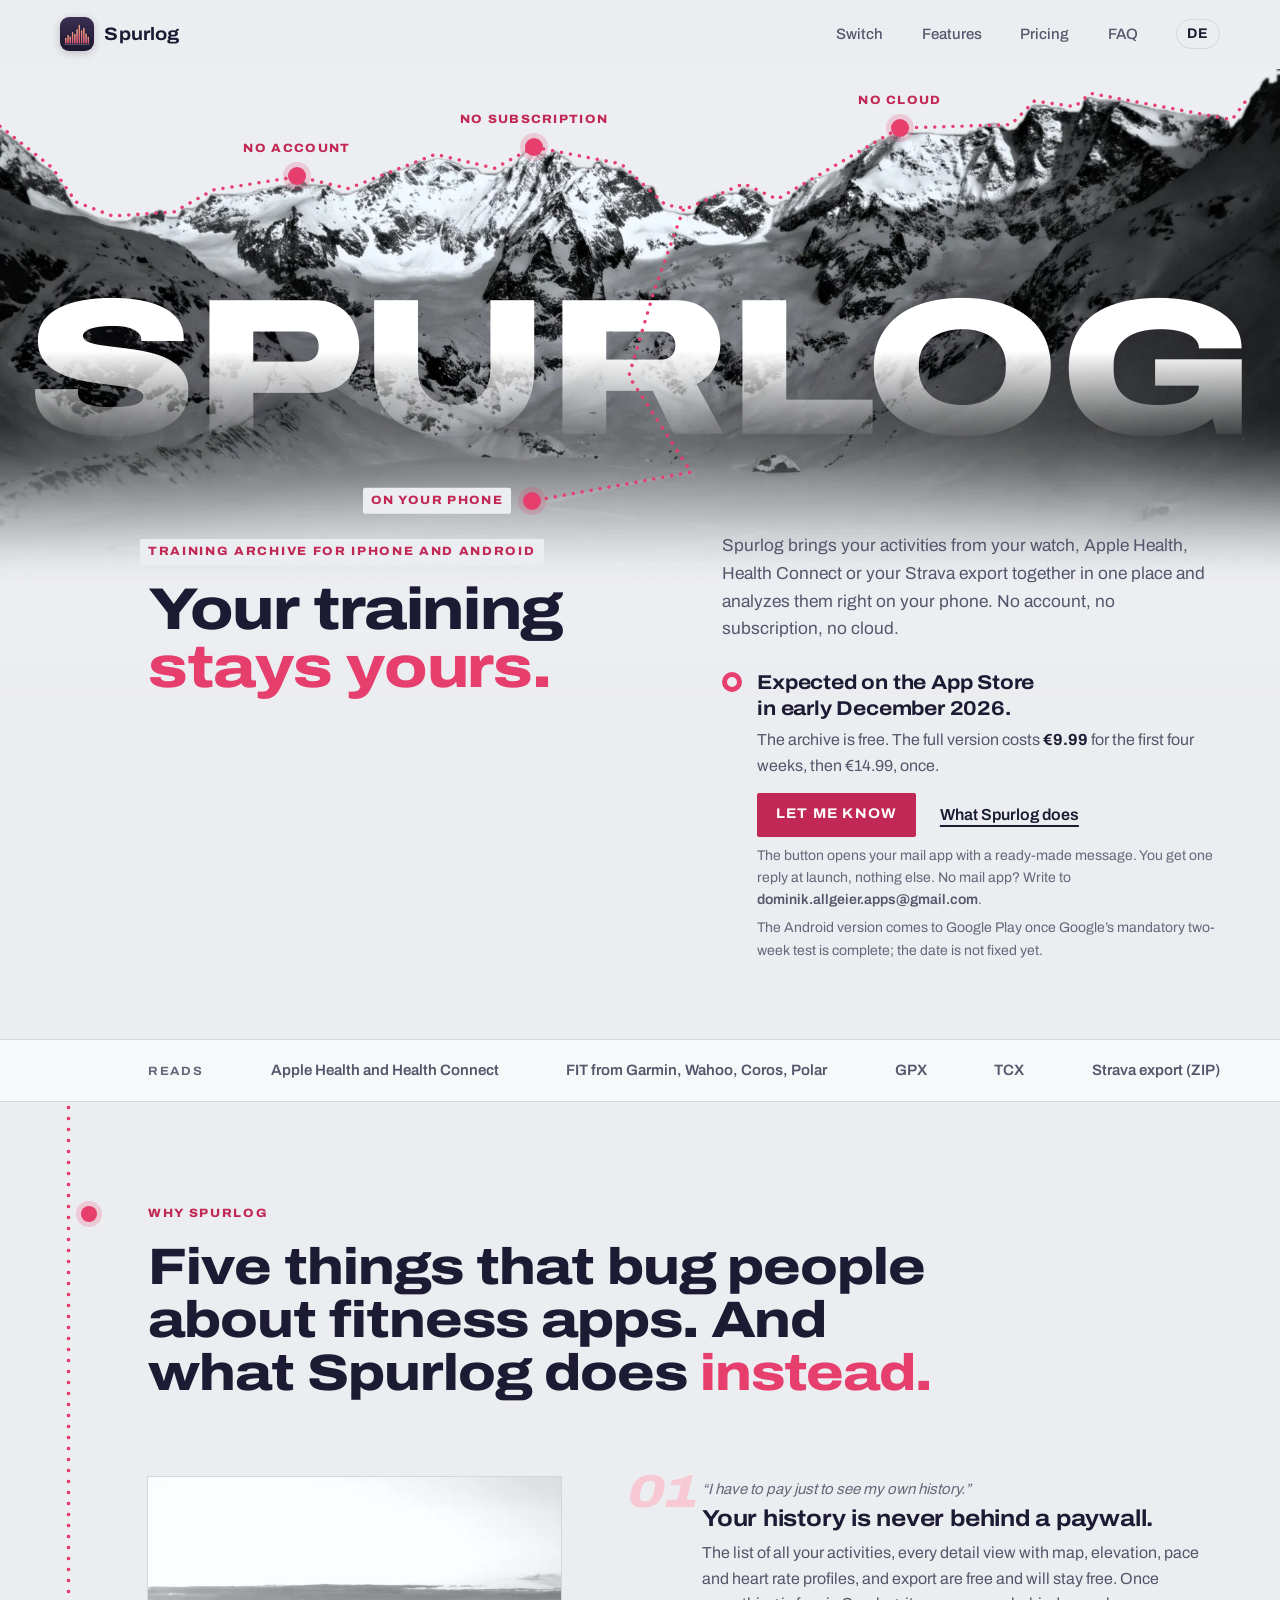
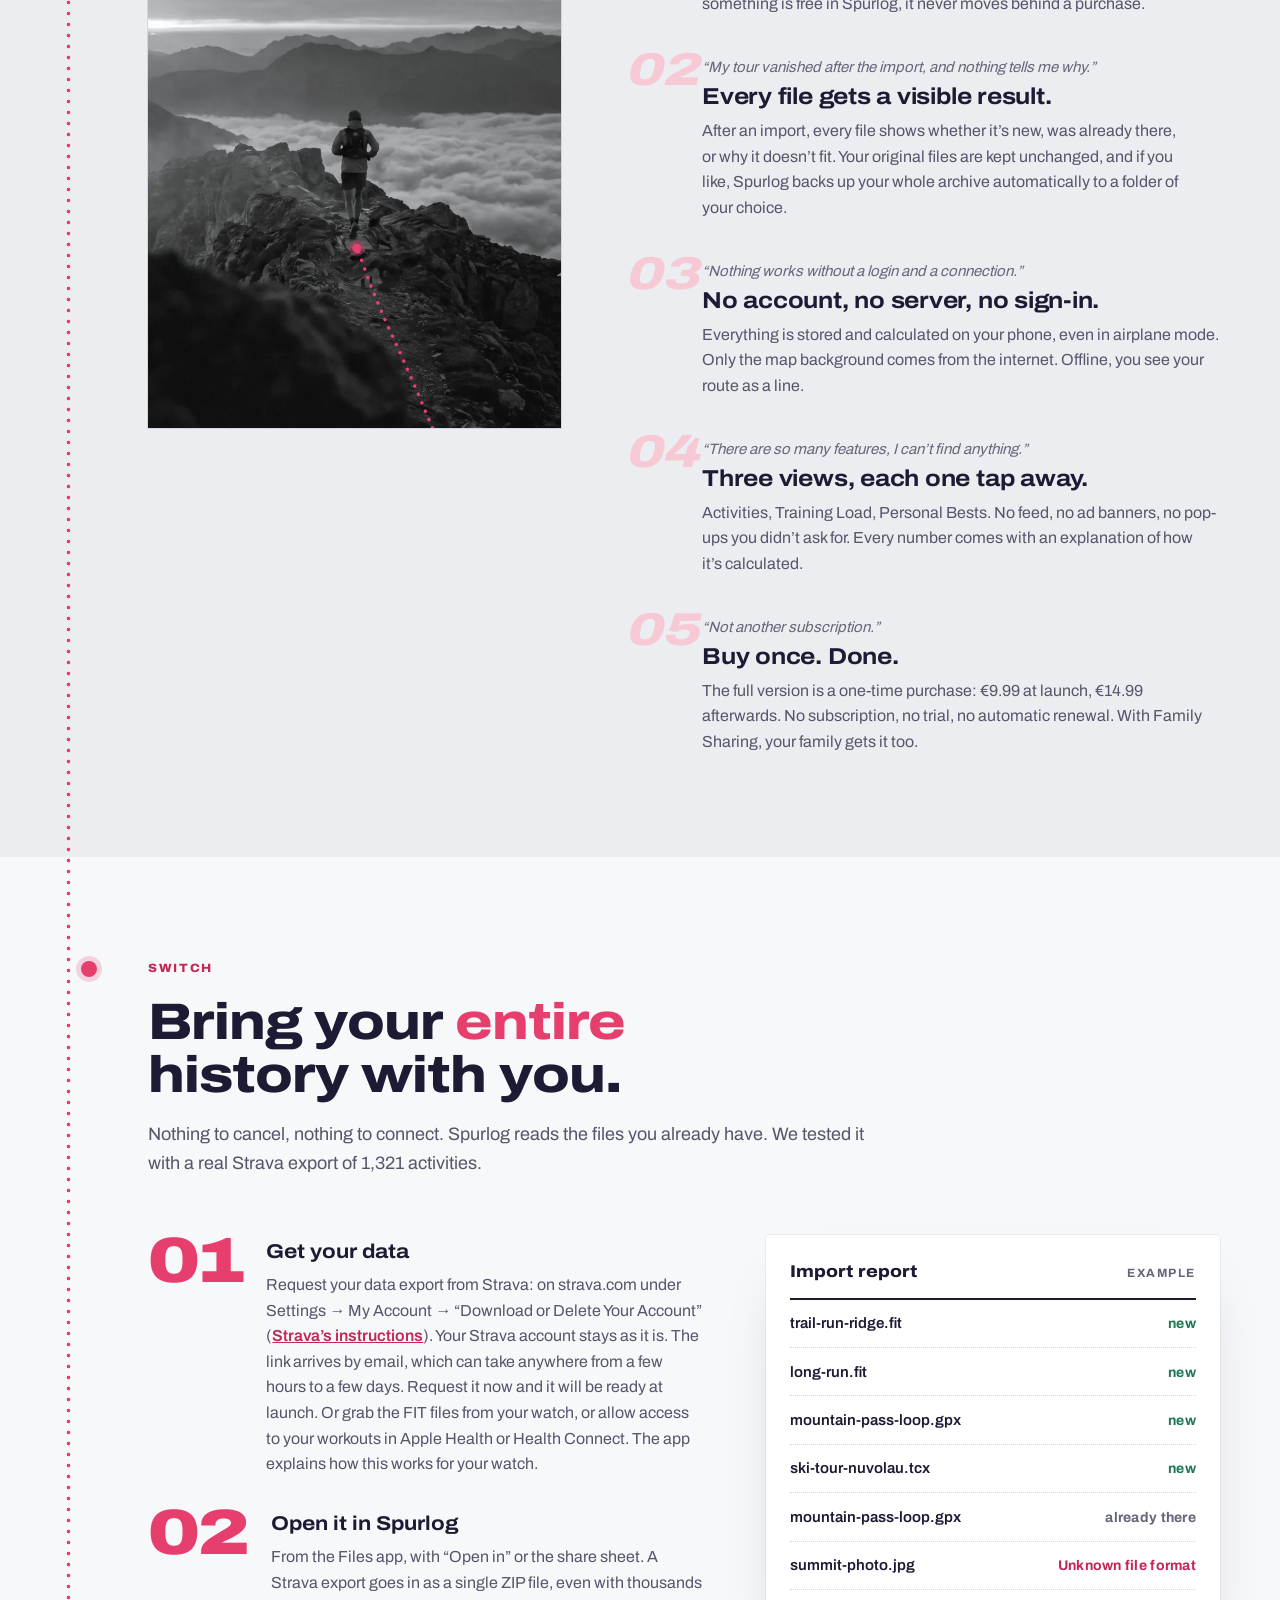
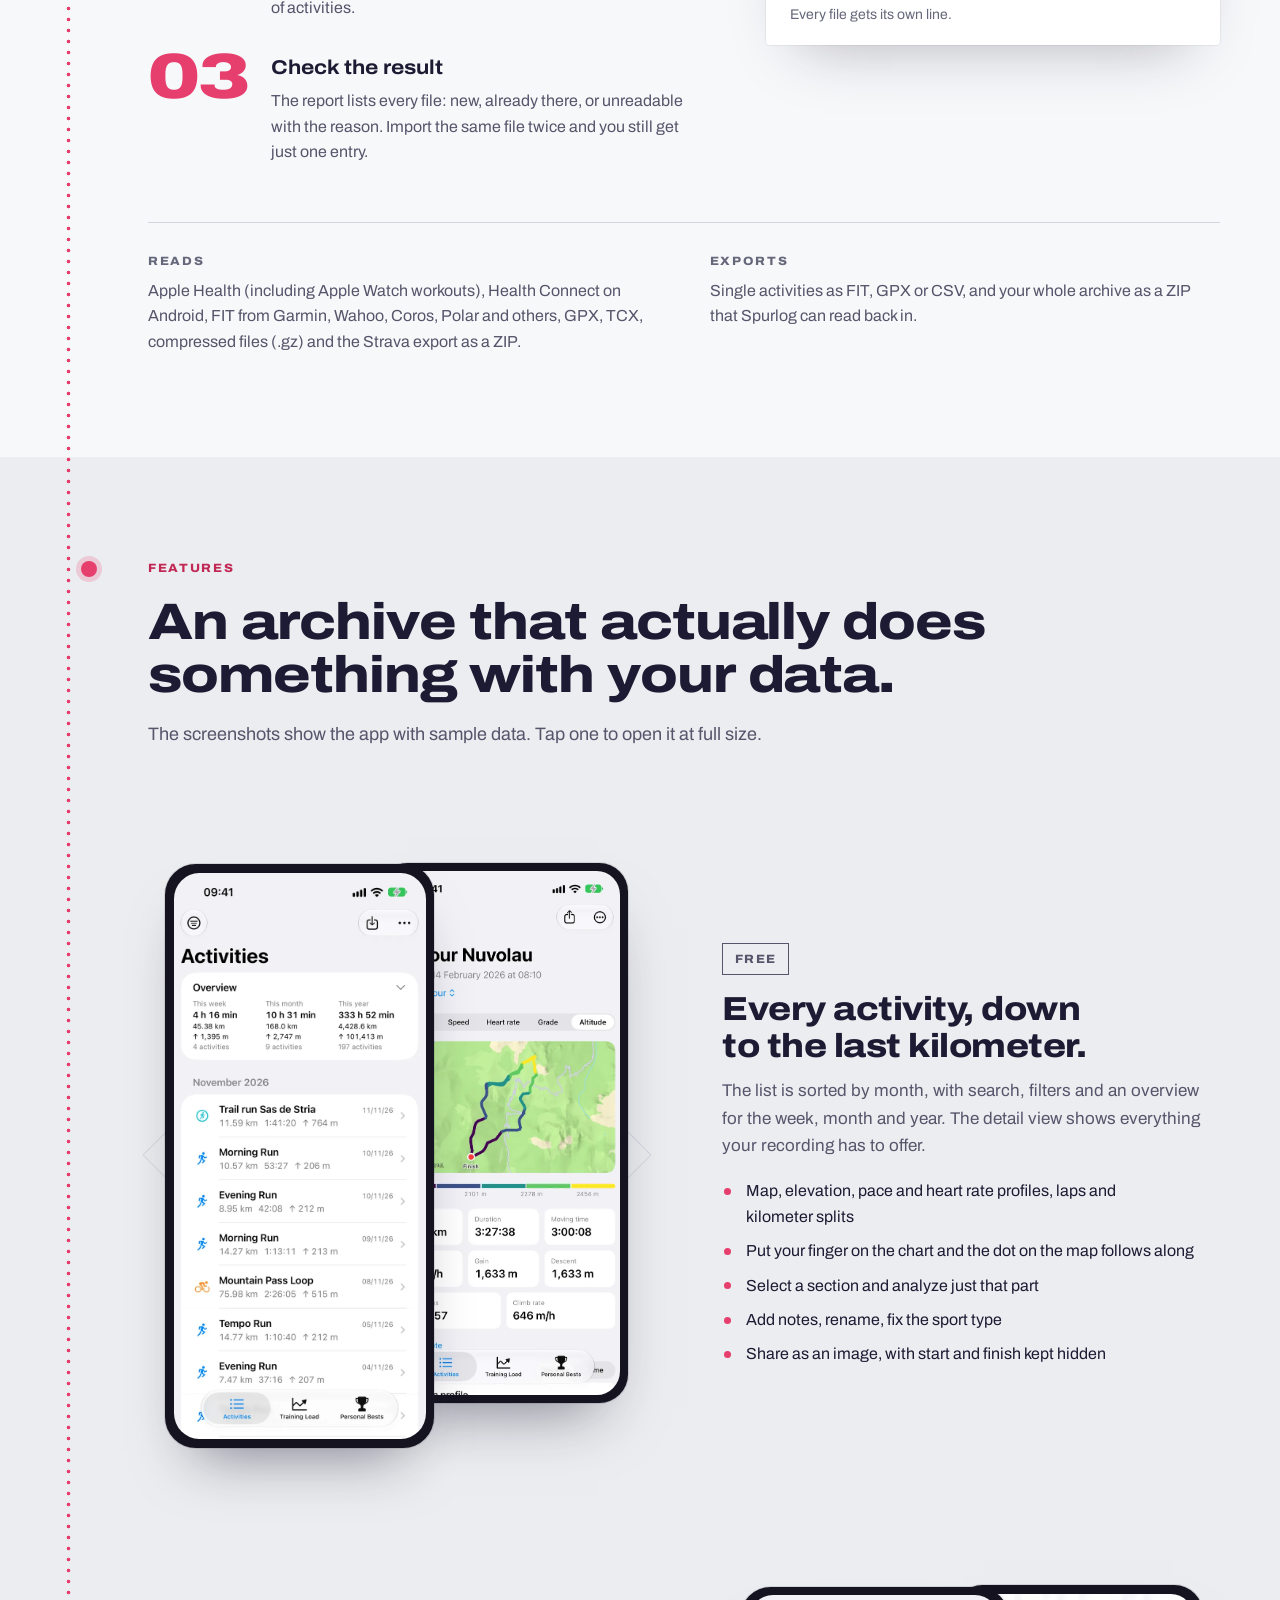
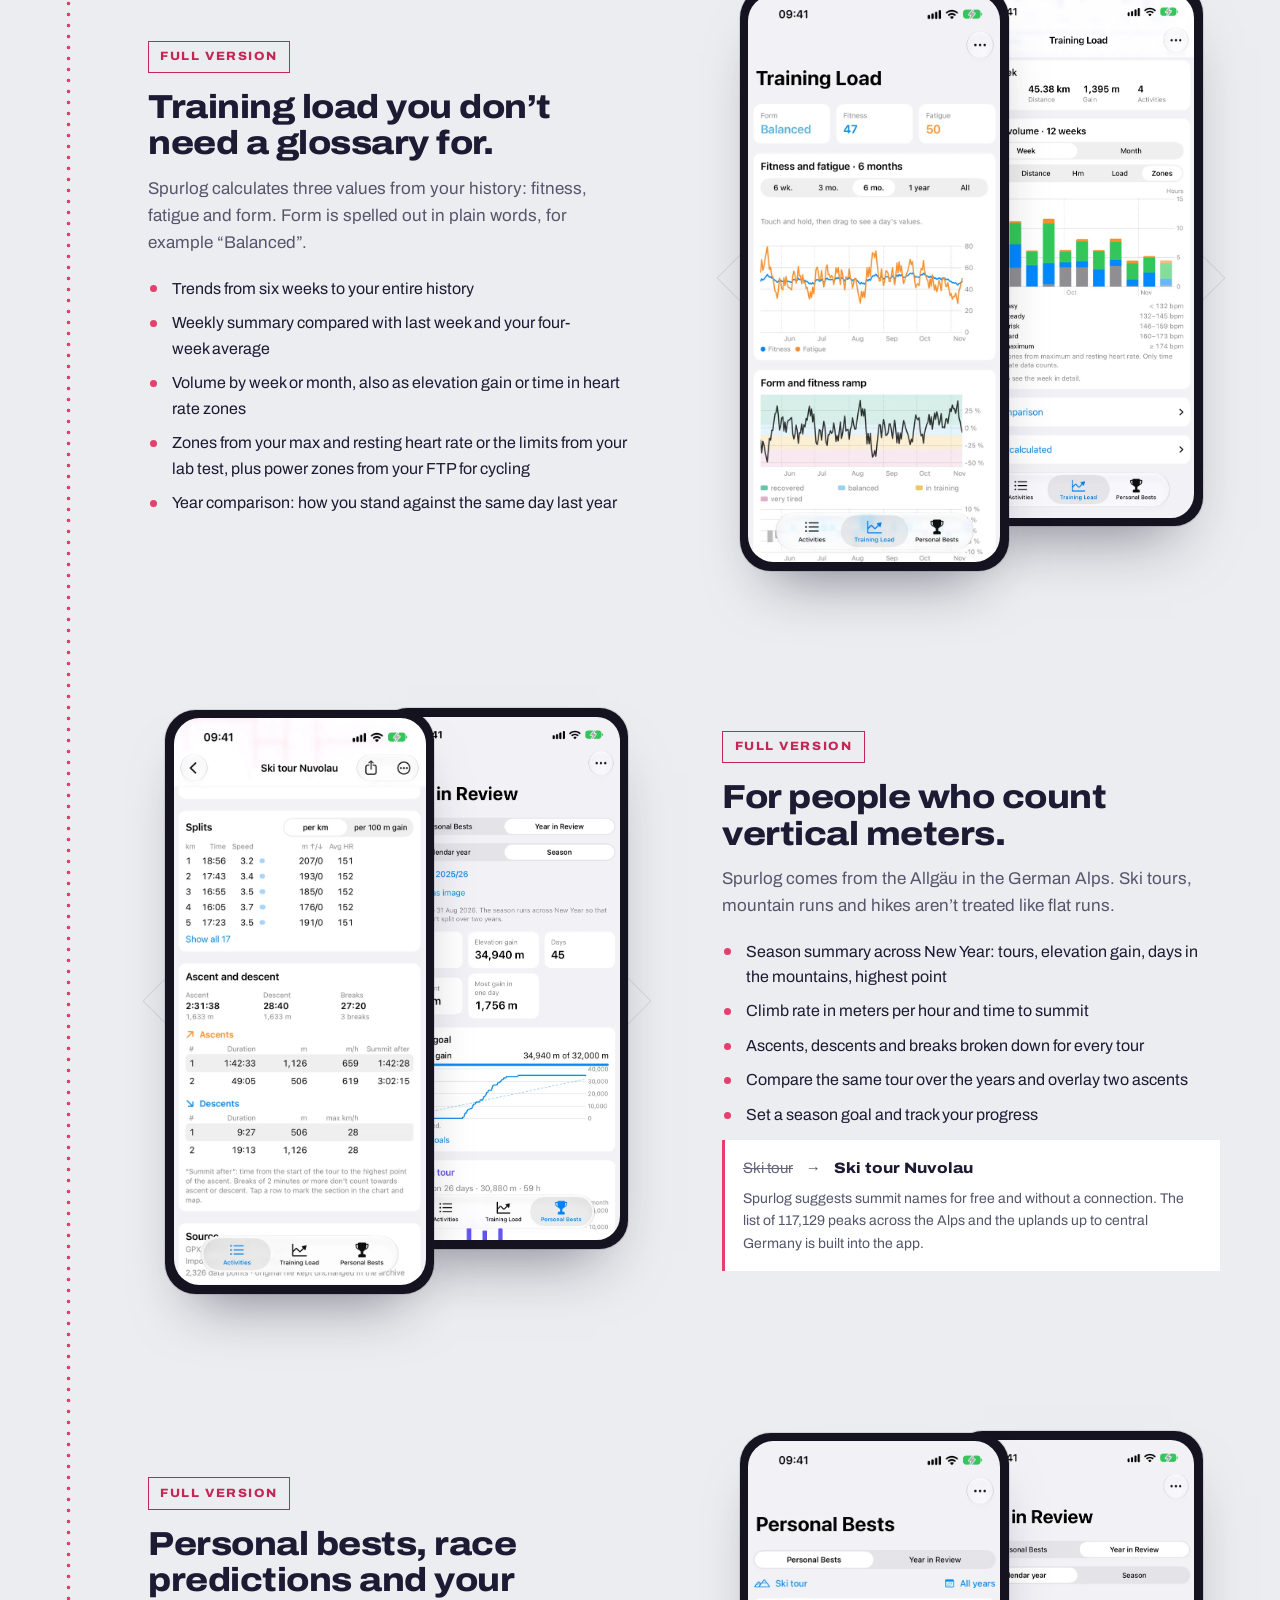
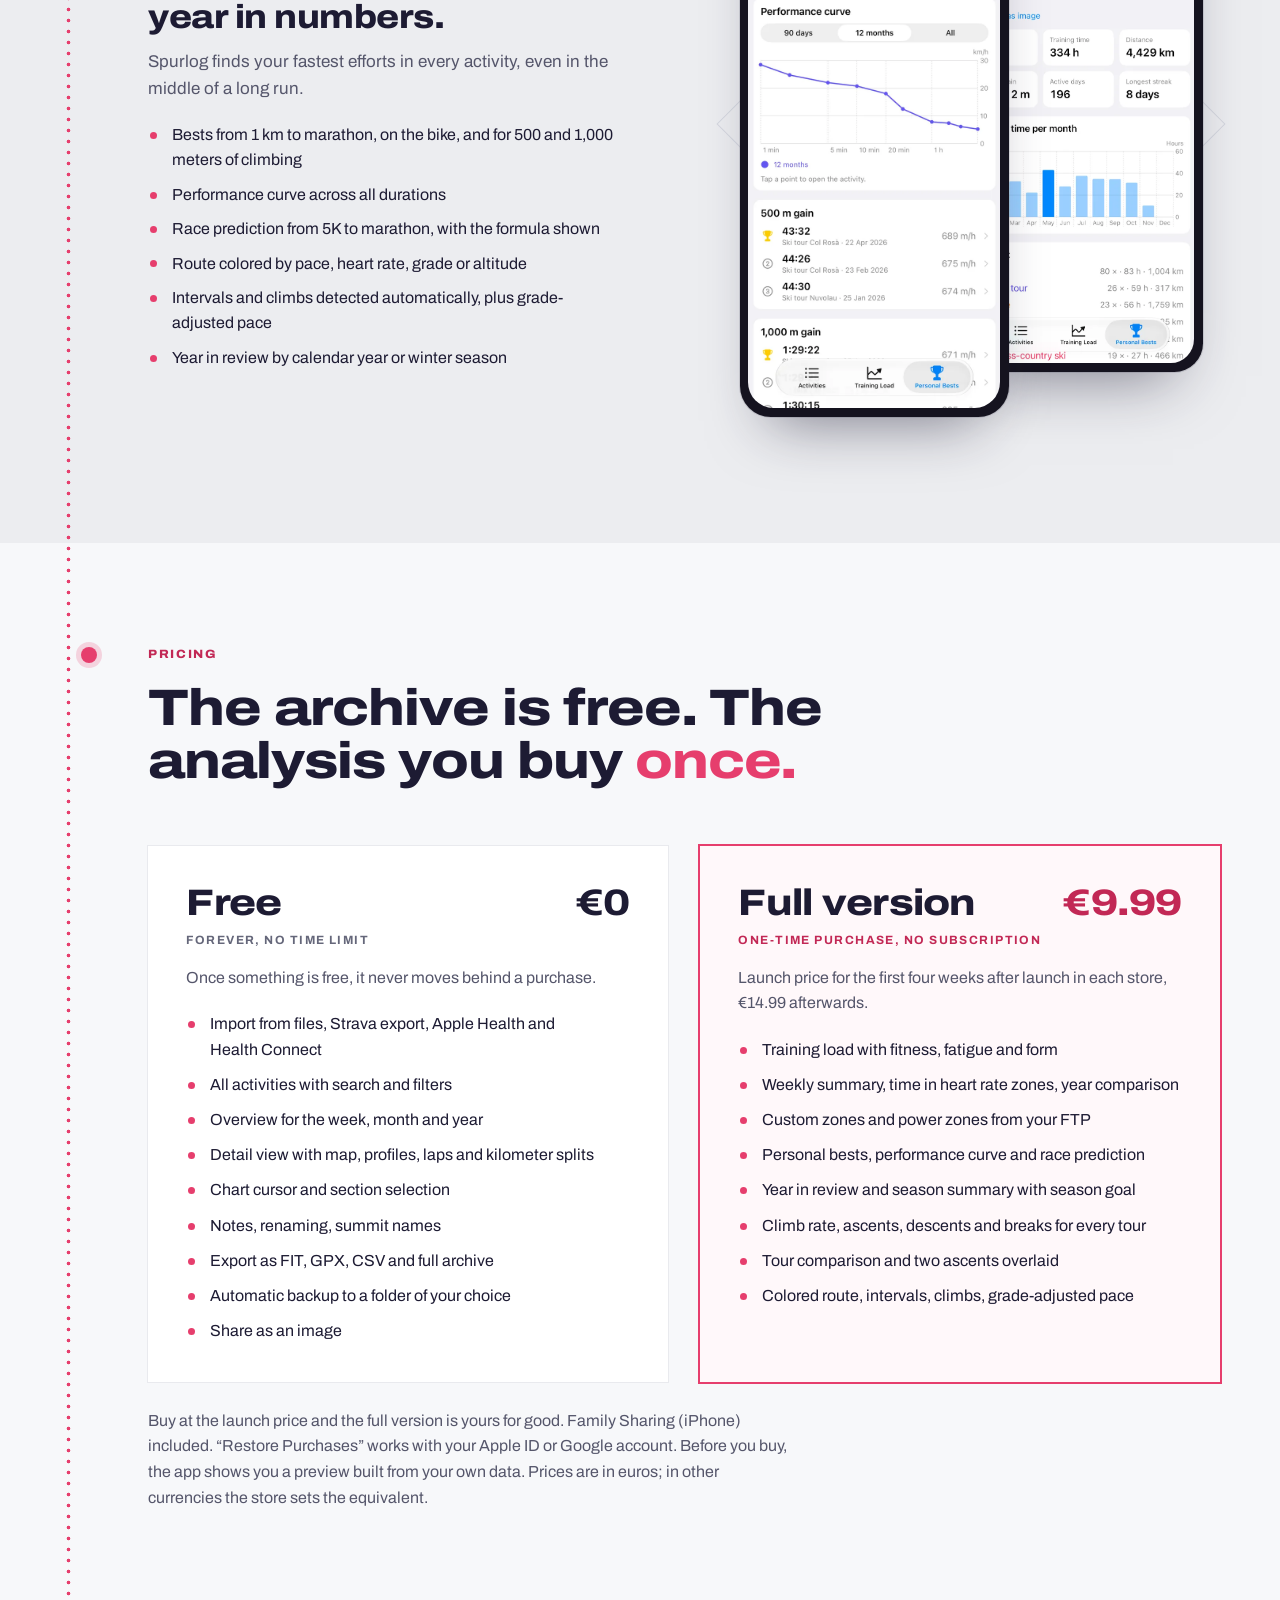
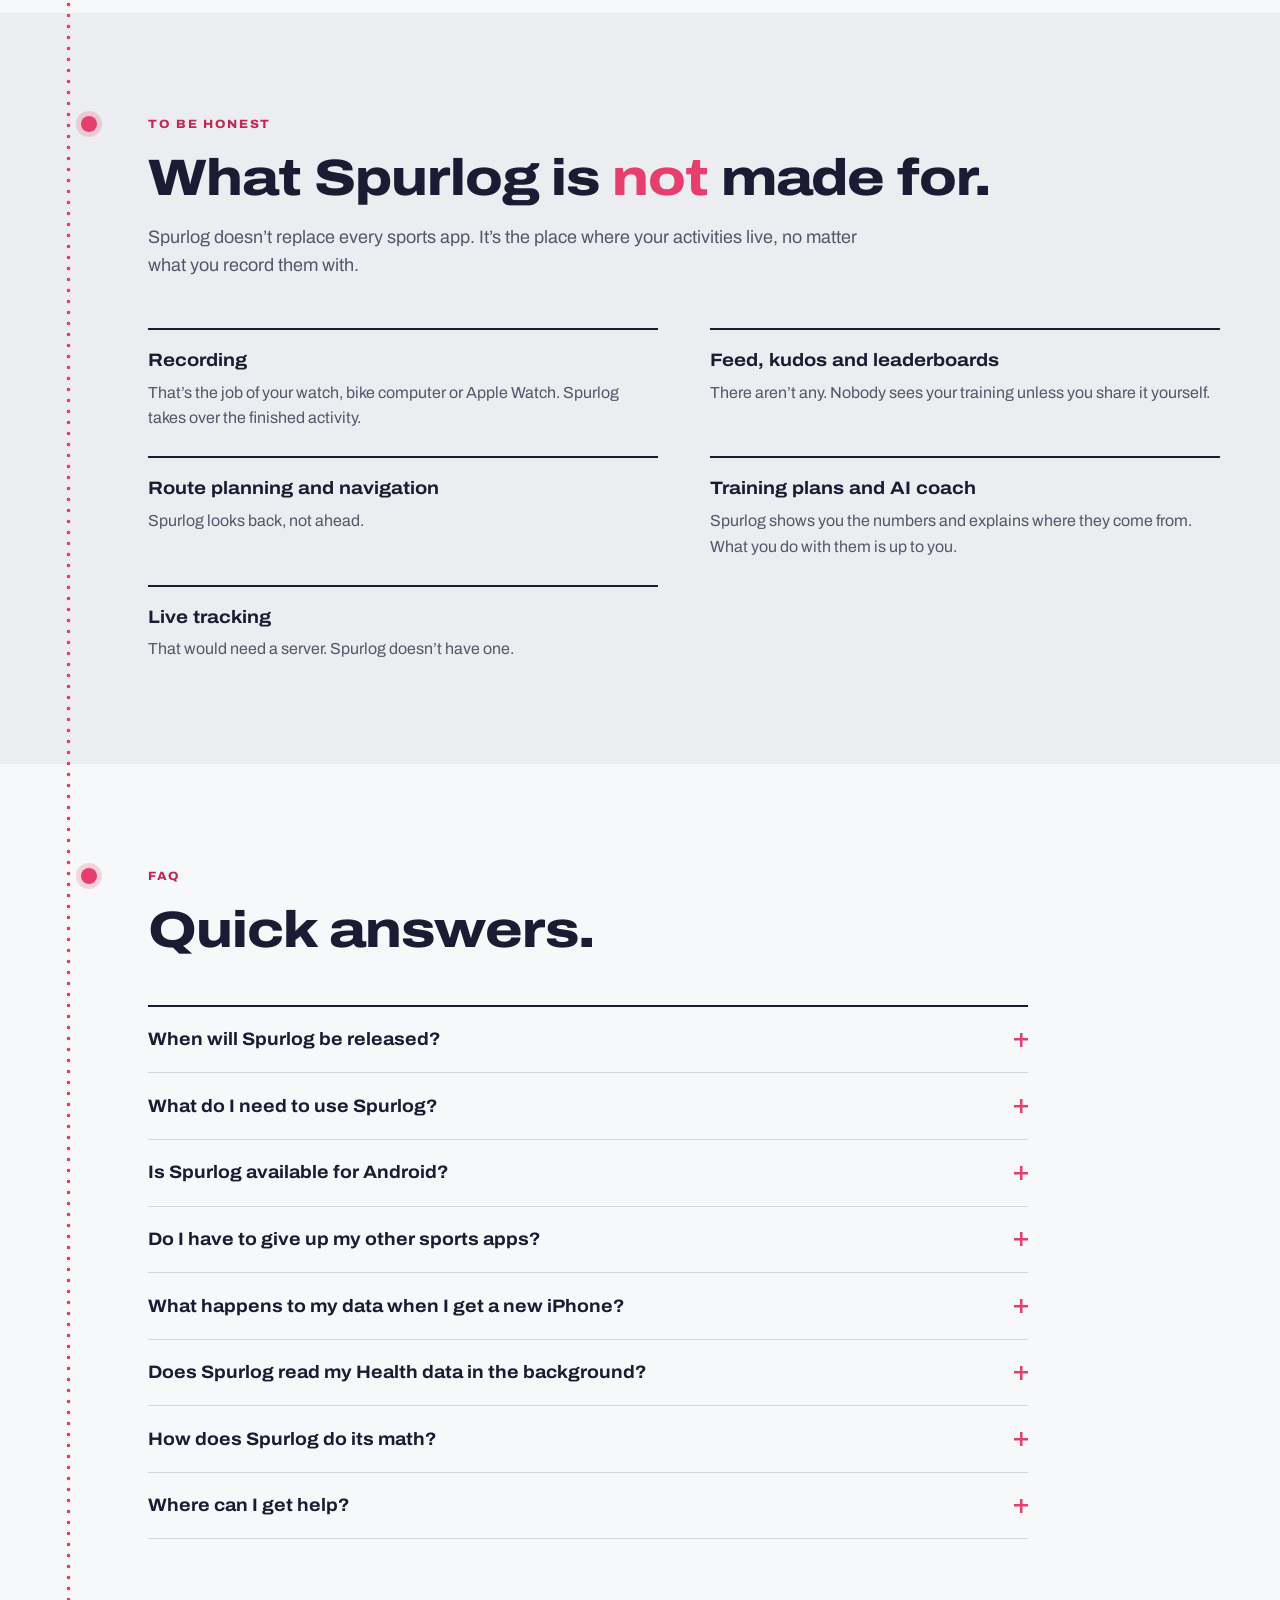
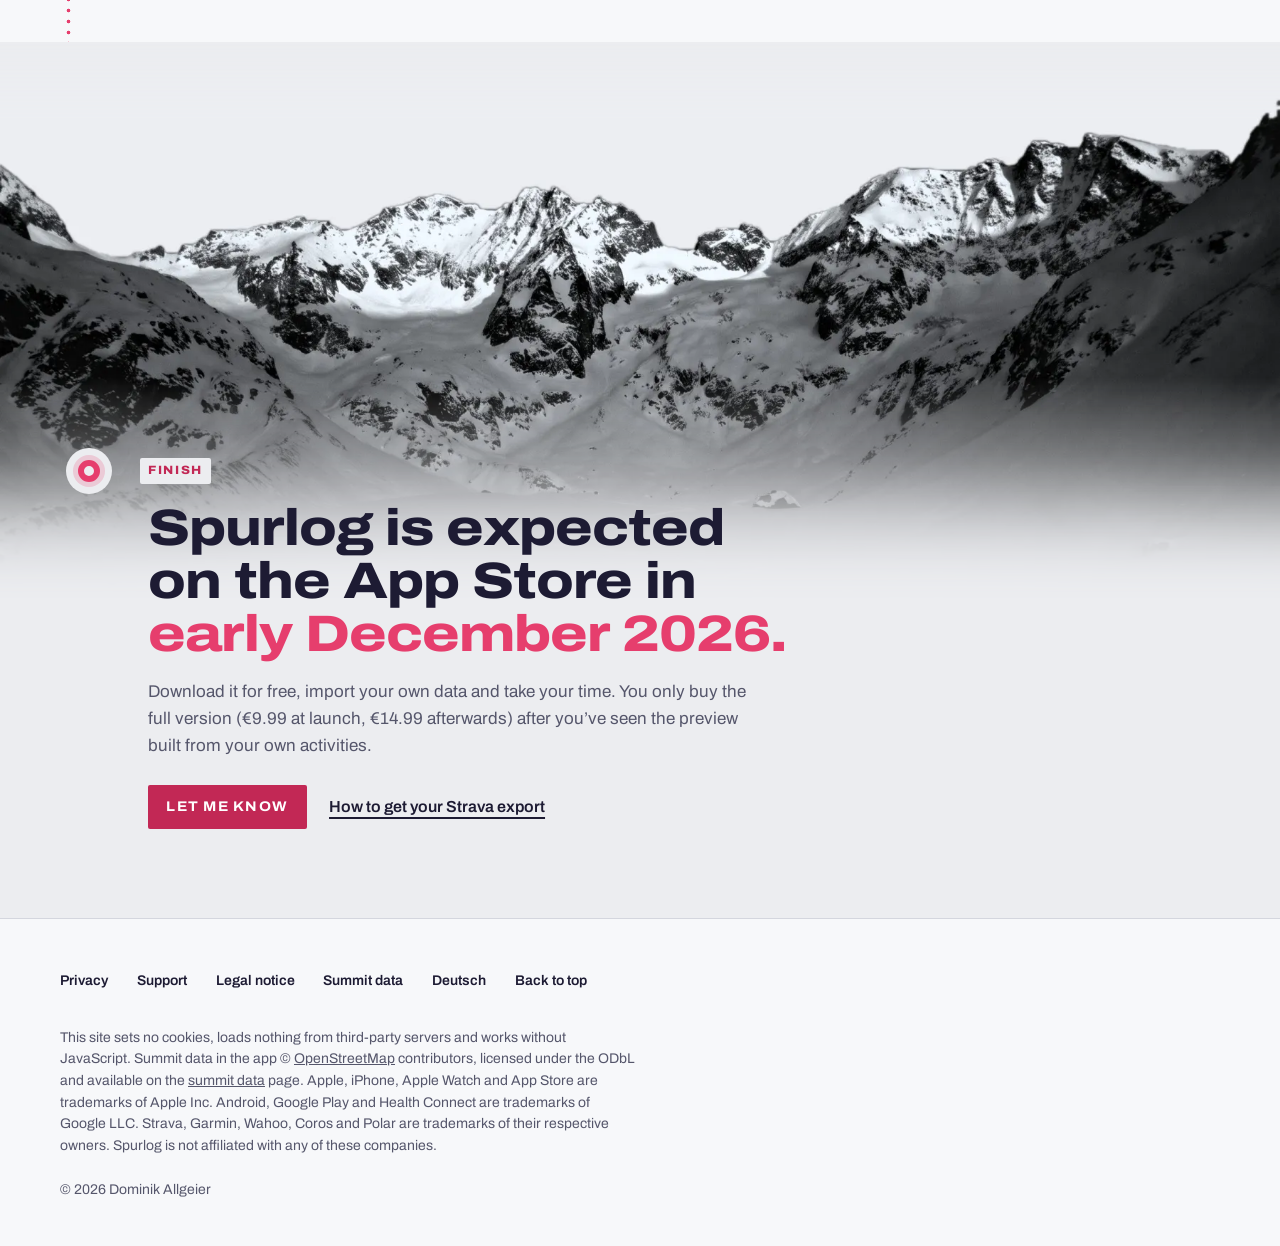
==== commit 5f8b3fed: "Kontakt-E-Mail auf Startseite und Support (DE/EN) auf dominik.allgeier.apps@gmail.com umstellen Rech" ====
--- a/en/index.html
+++ b/en/index.html
@@ -395,10 +395,10 @@
         <!-- PREIS: launch price and regular price -->
         <p class="launch-note">The archive is free. The full version costs <b>€9.99</b> for the first four weeks, then €14.99, once.</p>
         <div class="launch-actions">
-          <a class="notify" href="mailto:trainingsarchiv.app@gmail.com?subject=Spurlog%3A%20let%20me%20know%20at%20launch&amp;body=Please%20let%20me%20know%20when%20Spurlog%20is%20released.%0A%0AI%20use%3A%20iPhone%20/%20Android">Let me know</a>
+          <a class="notify" href="mailto:dominik.allgeier.apps@gmail.com?subject=Spurlog%3A%20let%20me%20know%20at%20launch&amp;body=Please%20let%20me%20know%20when%20Spurlog%20is%20released.%0A%0AI%20use%3A%20iPhone%20/%20Android">Let me know</a>
           <a class="more" href="#funktionen">What Spurlog does</a>
         </div>
-        <p class="launch-fine">The button opens your mail app with a ready-made message. You get one reply at launch, nothing else. No mail app? Write to <b>trainingsarchiv.app@gmail.com</b>.</p>
+        <p class="launch-fine">The button opens your mail app with a ready-made message. You get one reply at launch, nothing else. No mail app? Write to <b>dominik.allgeier.apps@gmail.com</b>.</p>
         <p class="launch-fine an-bald">The Android version comes to Google Play once Google’s mandatory two-week test is complete; the date is not fixed yet.</p>
       </div>
       <div class="cta-row">
@@ -647,7 +647,7 @@
     <h2 id="h-fragen">Quick answers.</h2>
     <div class="faq">
       <!-- STARTTERMIN -->
-      <details class="ios-bald"><summary>When will Spurlog be released?</summary><p>On the App Store, expected in early December 2026. The Android version comes to Google Play once Google’s mandatory two-week test is complete; the date is not fixed yet. If you like, <a href="mailto:trainingsarchiv.app@gmail.com?subject=Spurlog%3A%20let%20me%20know%20at%20launch&amp;body=Please%20let%20me%20know%20when%20Spurlog%20is%20released.%0A%0AI%20use%3A%20iPhone%20/%20Android">I’ll let you know by email</a>.</p></details>
+      <details class="ios-bald"><summary>When will Spurlog be released?</summary><p>On the App Store, expected in early December 2026. The Android version comes to Google Play once Google’s mandatory two-week test is complete; the date is not fixed yet. If you like, <a href="mailto:dominik.allgeier.apps@gmail.com?subject=Spurlog%3A%20let%20me%20know%20at%20launch&amp;body=Please%20let%20me%20know%20when%20Spurlog%20is%20released.%0A%0AI%20use%3A%20iPhone%20/%20Android">I’ll let you know by email</a>.</p></details>
       <details><summary>What do I need to use Spurlog?</summary><p>An iPhone with iOS 18 or later and activities as files or in Apple Health, or an Android device running Android 8 or later and activities as files or in Health Connect (Android 9 or later). The app is available in English and German and uses kilometers or miles depending on your device settings.</p></details>
       <details><summary>Is Spurlog available for Android?</summary><p><span class="an-bald">Yes. Before release, Google requires new developers to run a test with at least twelve testers for two weeks. Once that is complete, Spurlog comes to Google Play; the date is not fixed yet. The Android version offers the same analyses as the iPhone version and reads workouts from Health Connect instead of Apple Health. The launch price applies there for four weeks from the Android launch.</span><span class="an-da">Yes, on Google Play, for devices running Android 8 or later. It offers the same analyses as the iPhone version and reads workouts from Health Connect instead of Apple Health.</span> The full version purchase applies to the store you buy it in.</p></details>
       <details><summary>Do I have to give up my other sports apps?</summary><p>No. Spurlog doesn’t connect to any service and doesn’t change anything there. You import files or Health workouts and keep using everything else as before.</p></details>
@@ -669,7 +669,7 @@
     <!-- PREIS -->
     <p>Download it for free, import your own data and take your time. You only buy the full version<span class="p-vor p-start"> (€9.99 at launch, €14.99 afterwards)</span><span class="p-voll"> (€14.99, once)</span> after you’ve seen the preview built from your own activities.</p>
     <div class="cta-row">
-        <a class="notify ios-bald" href="mailto:trainingsarchiv.app@gmail.com?subject=Spurlog%3A%20let%20me%20know%20at%20launch&amp;body=Please%20let%20me%20know%20when%20Spurlog%20is%20released.%0A%0AI%20use%3A%20iPhone%20/%20Android">Let me know</a>
+        <a class="notify ios-bald" href="mailto:dominik.allgeier.apps@gmail.com?subject=Spurlog%3A%20let%20me%20know%20at%20launch&amp;body=Please%20let%20me%20know%20when%20Spurlog%20is%20released.%0A%0AI%20use%3A%20iPhone%20/%20Android">Let me know</a>
         <a class="more ios-bald" href="#umziehen">How to get your Strava export</a>
         <!-- STORE-LINK App Store: fill in href before setting data-ios="da" -->
         <a class="store ios-da" href="https://apps.apple.com/app/APP-STORE-ID">Download on the App Store</a>
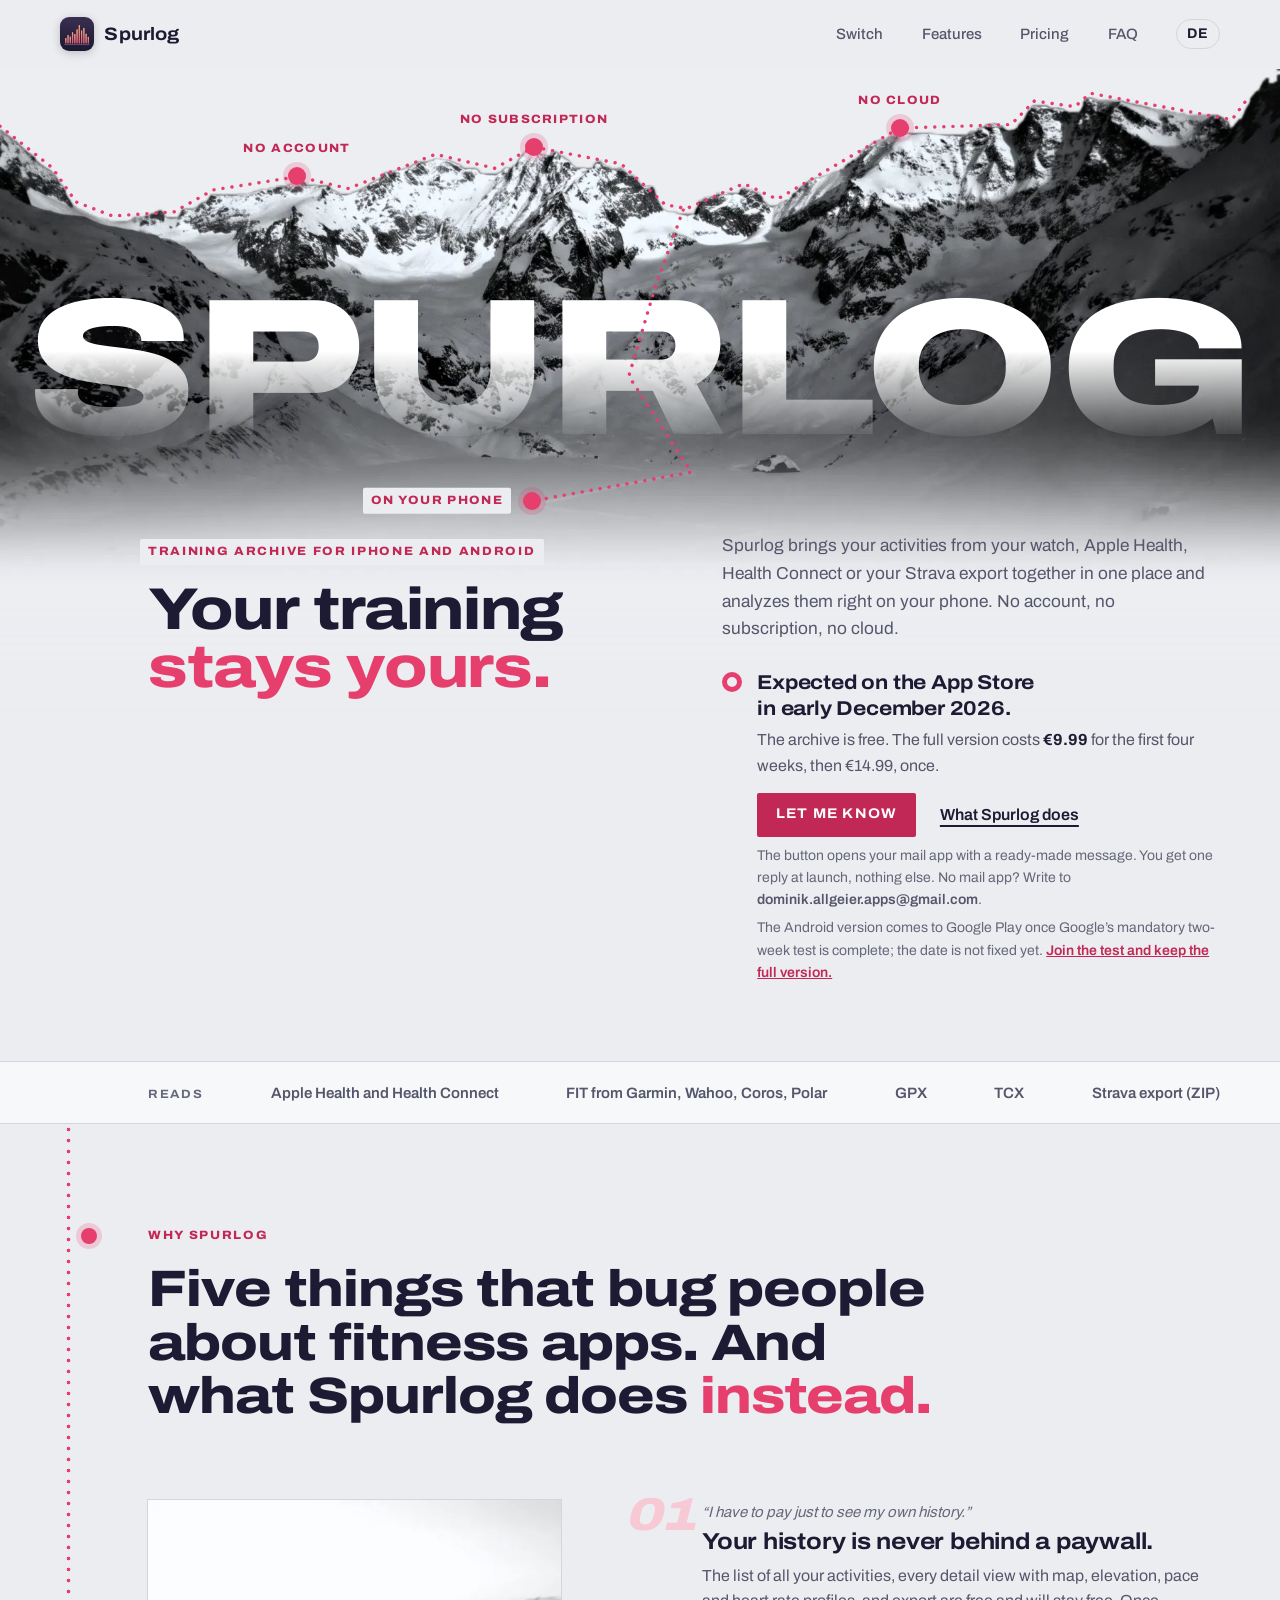
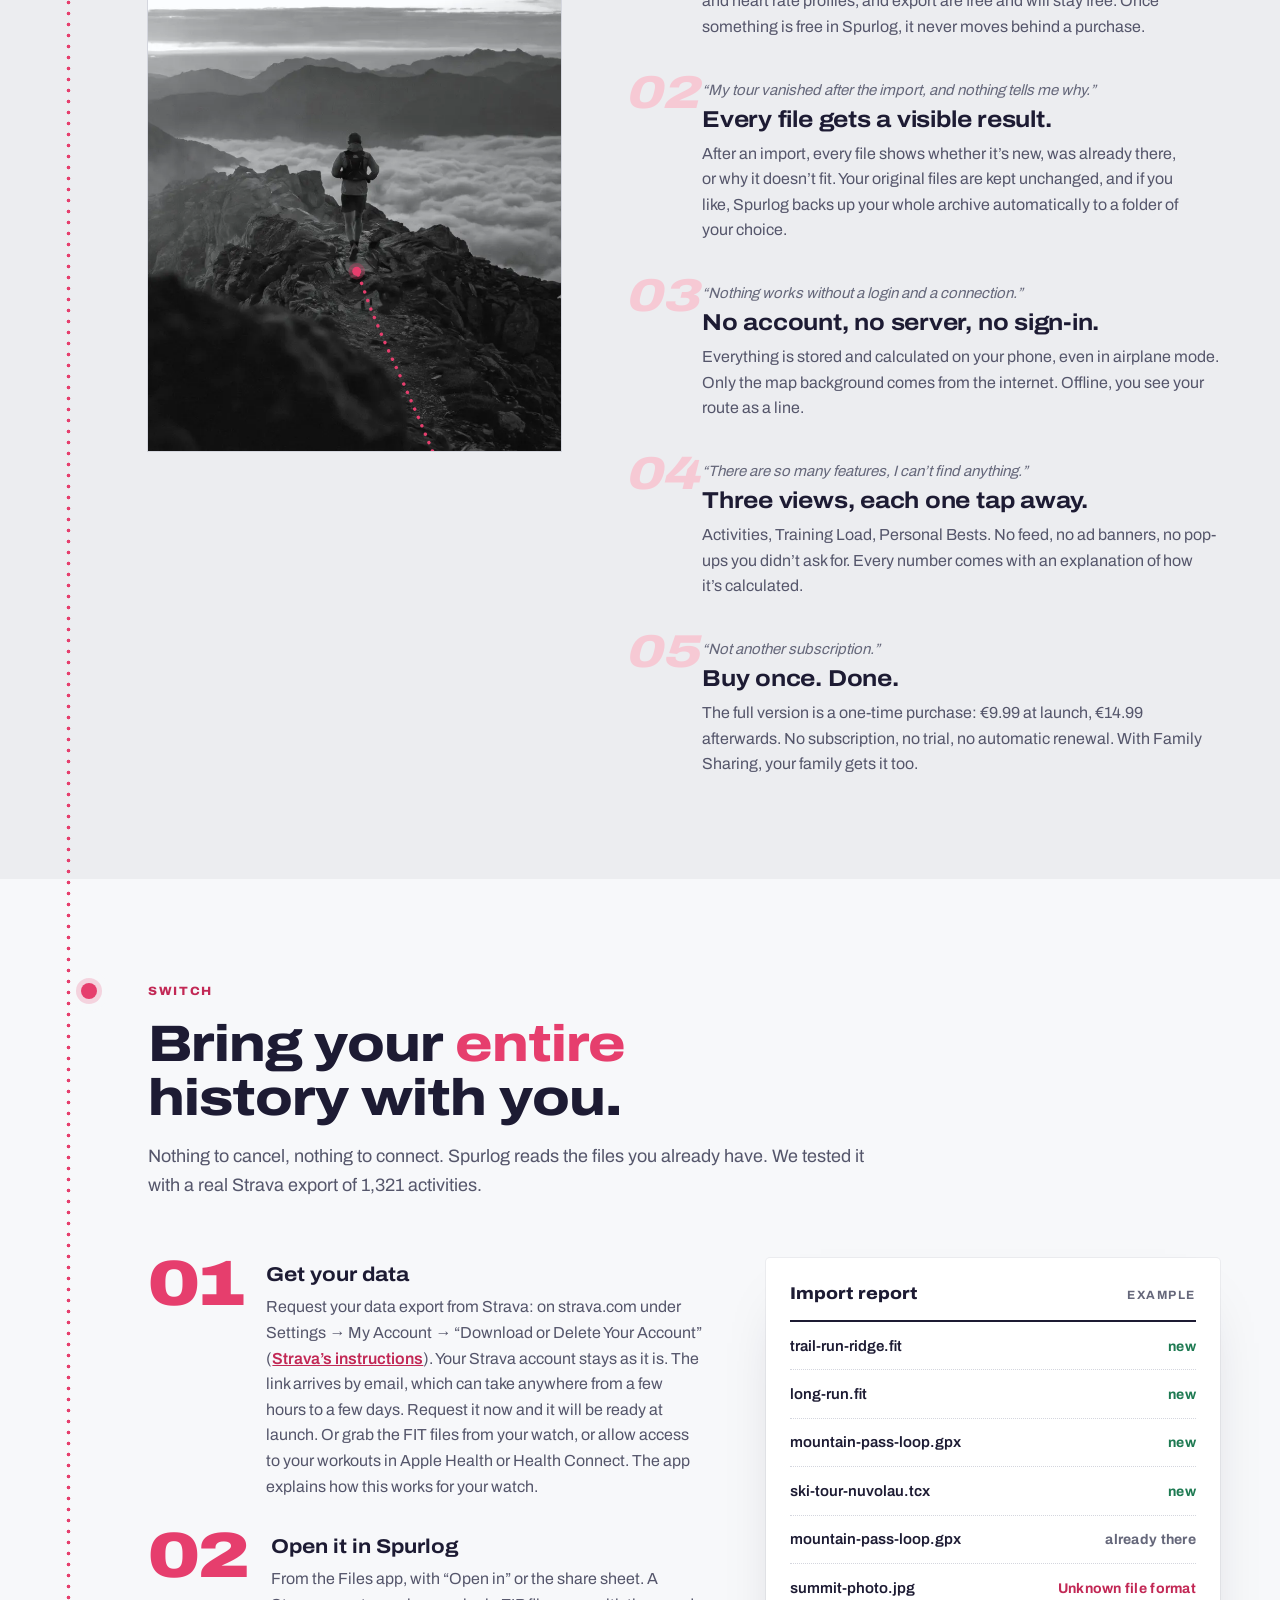
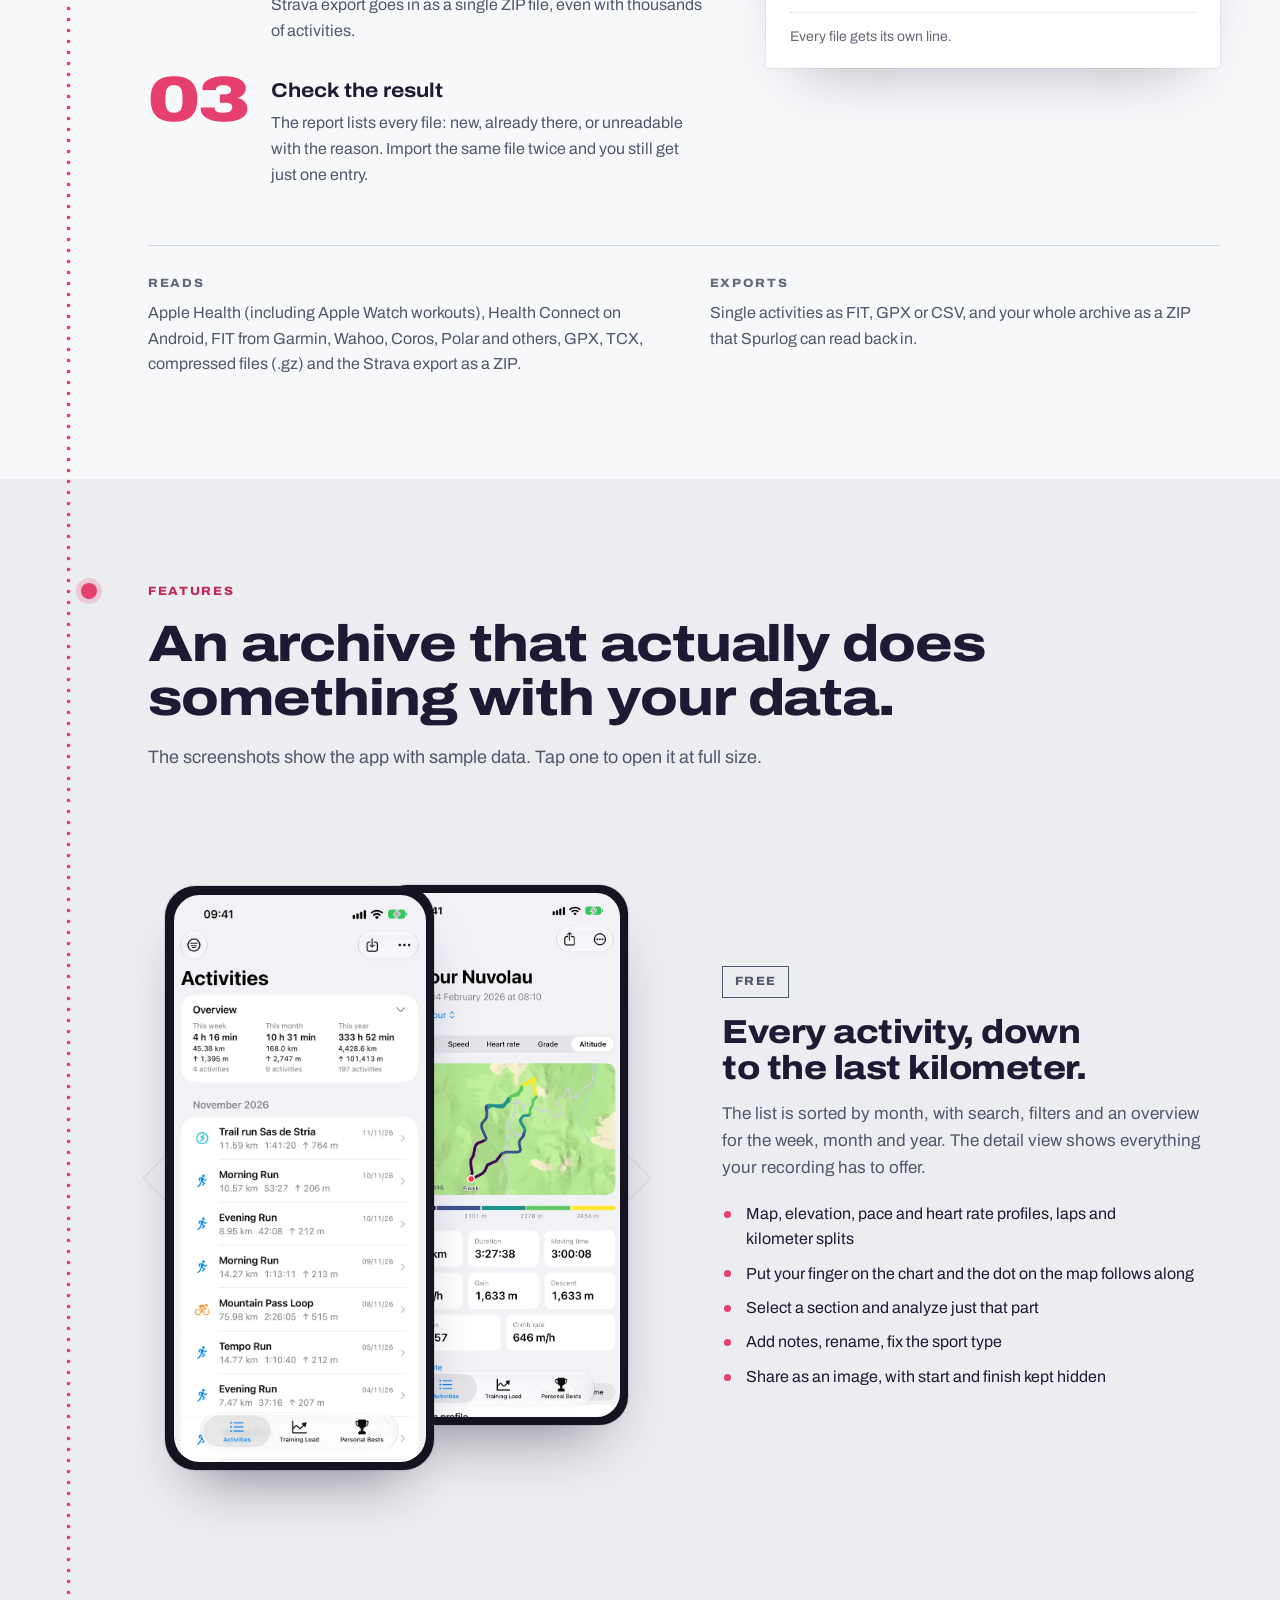
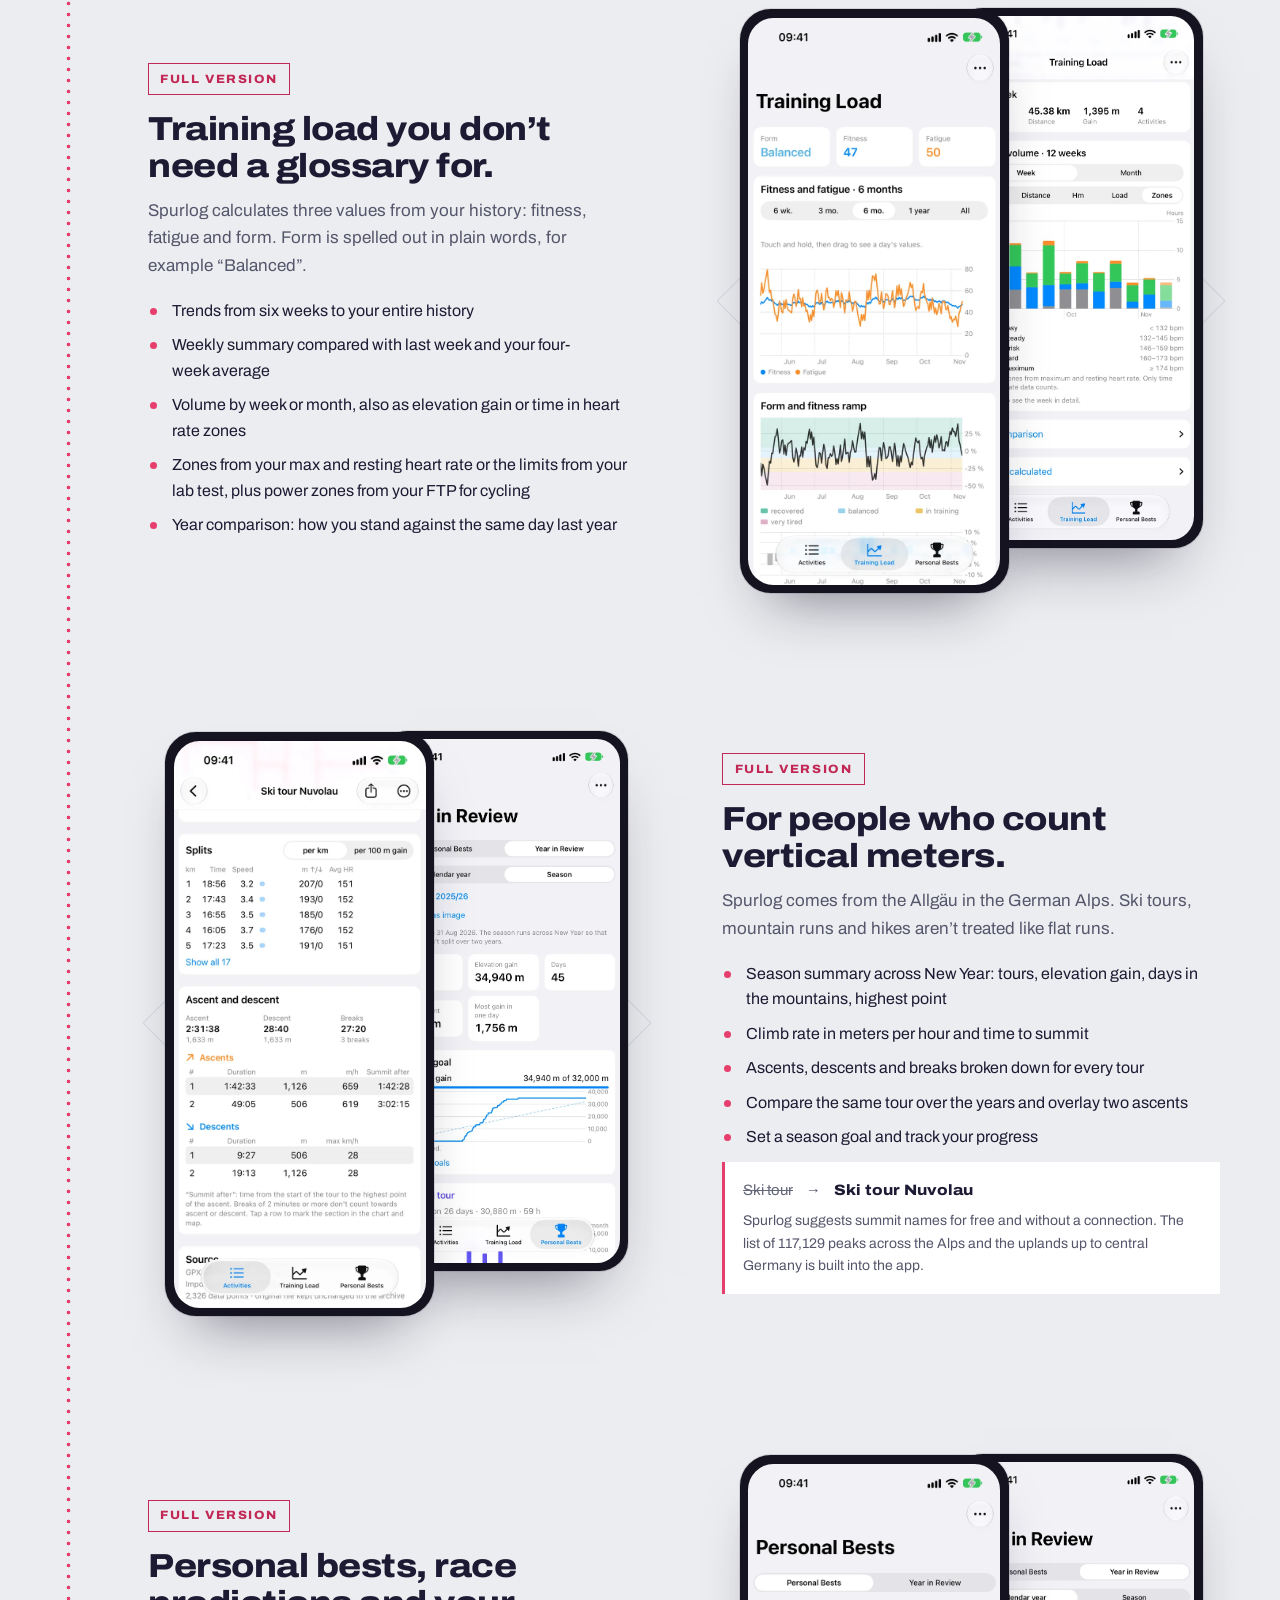
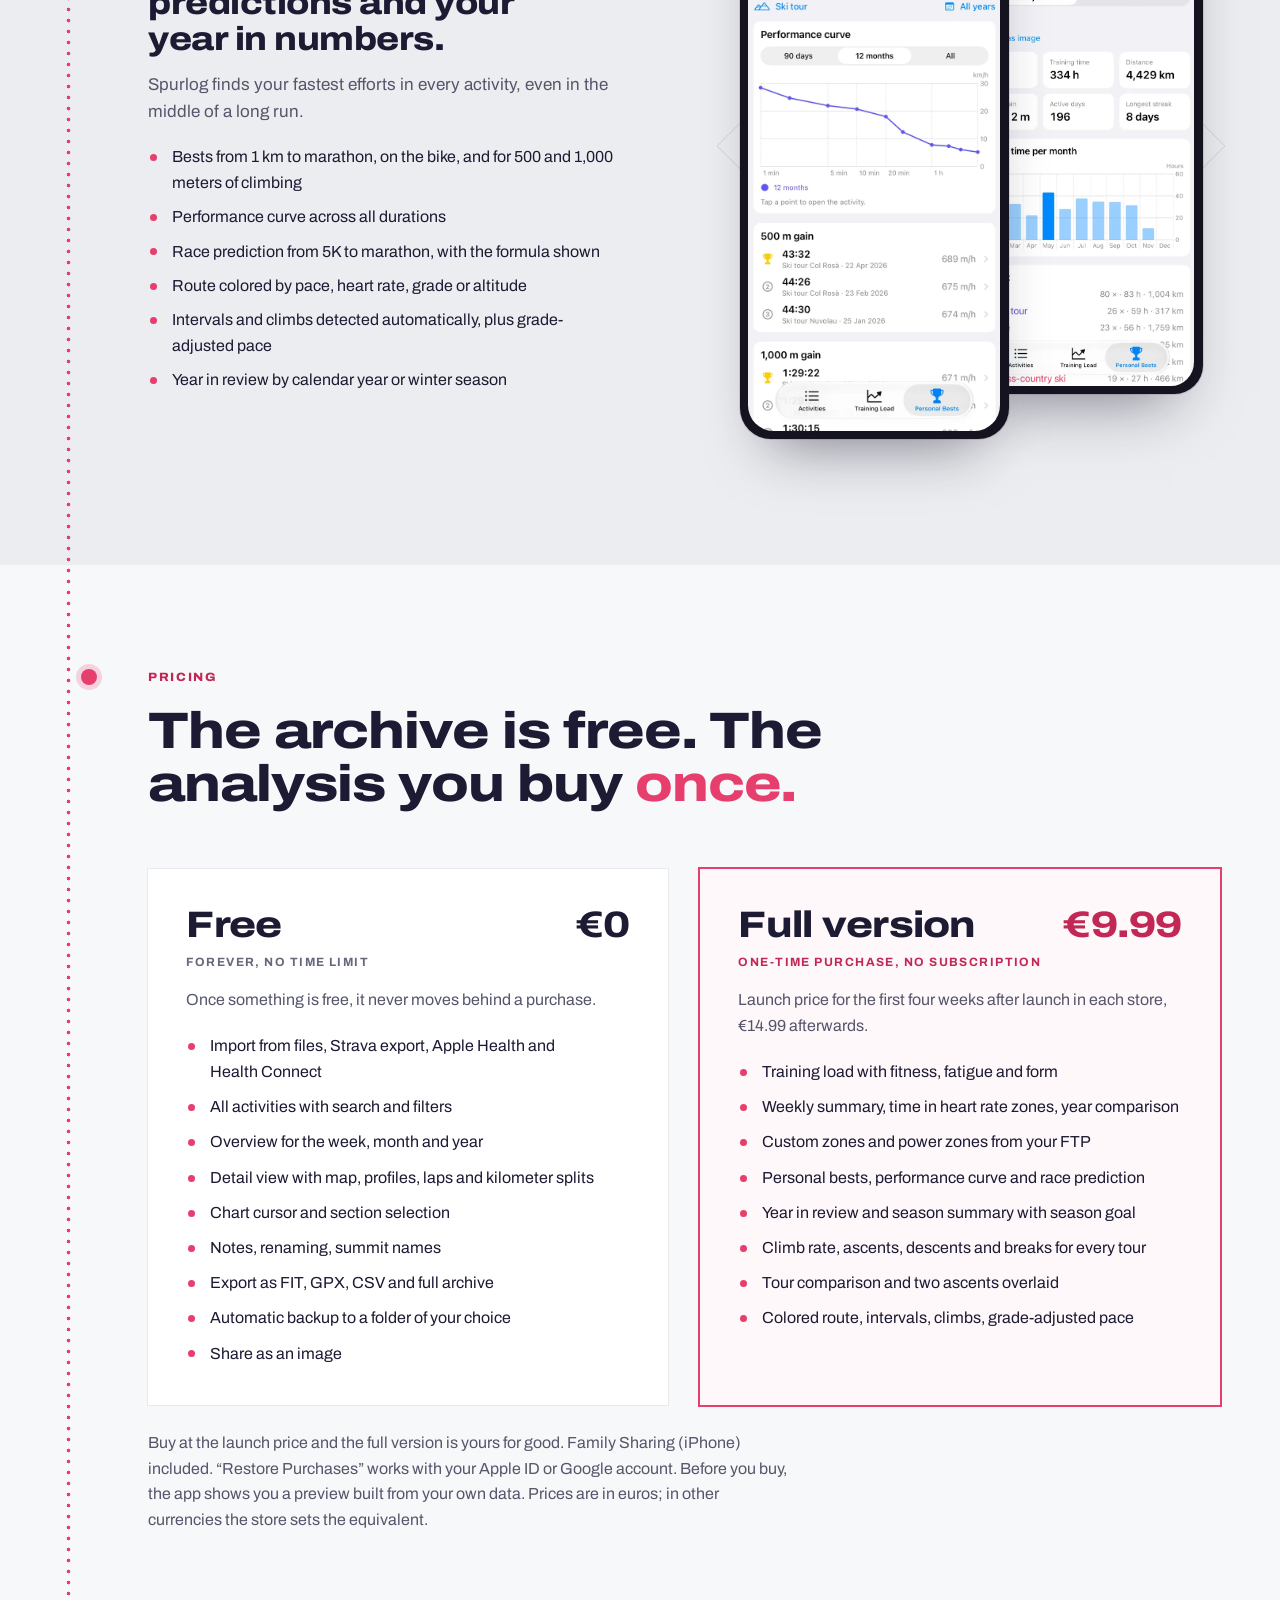
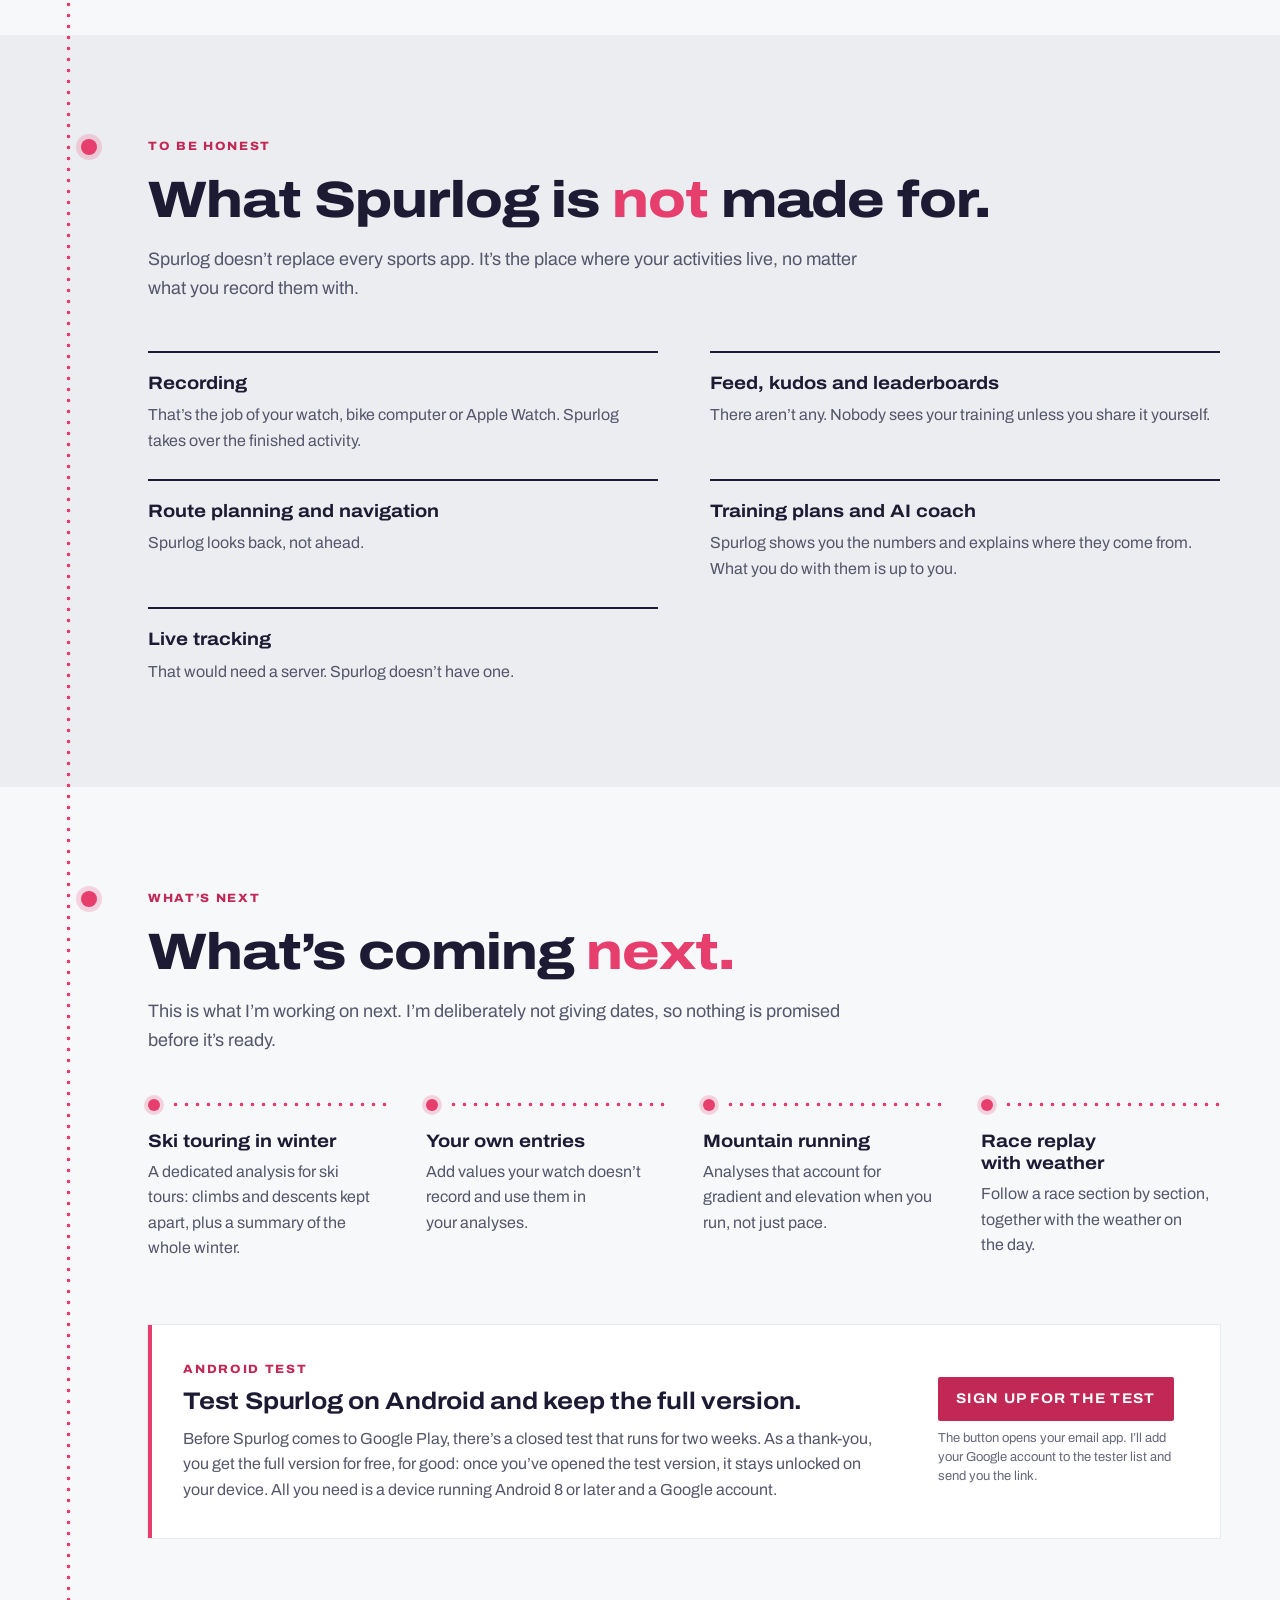
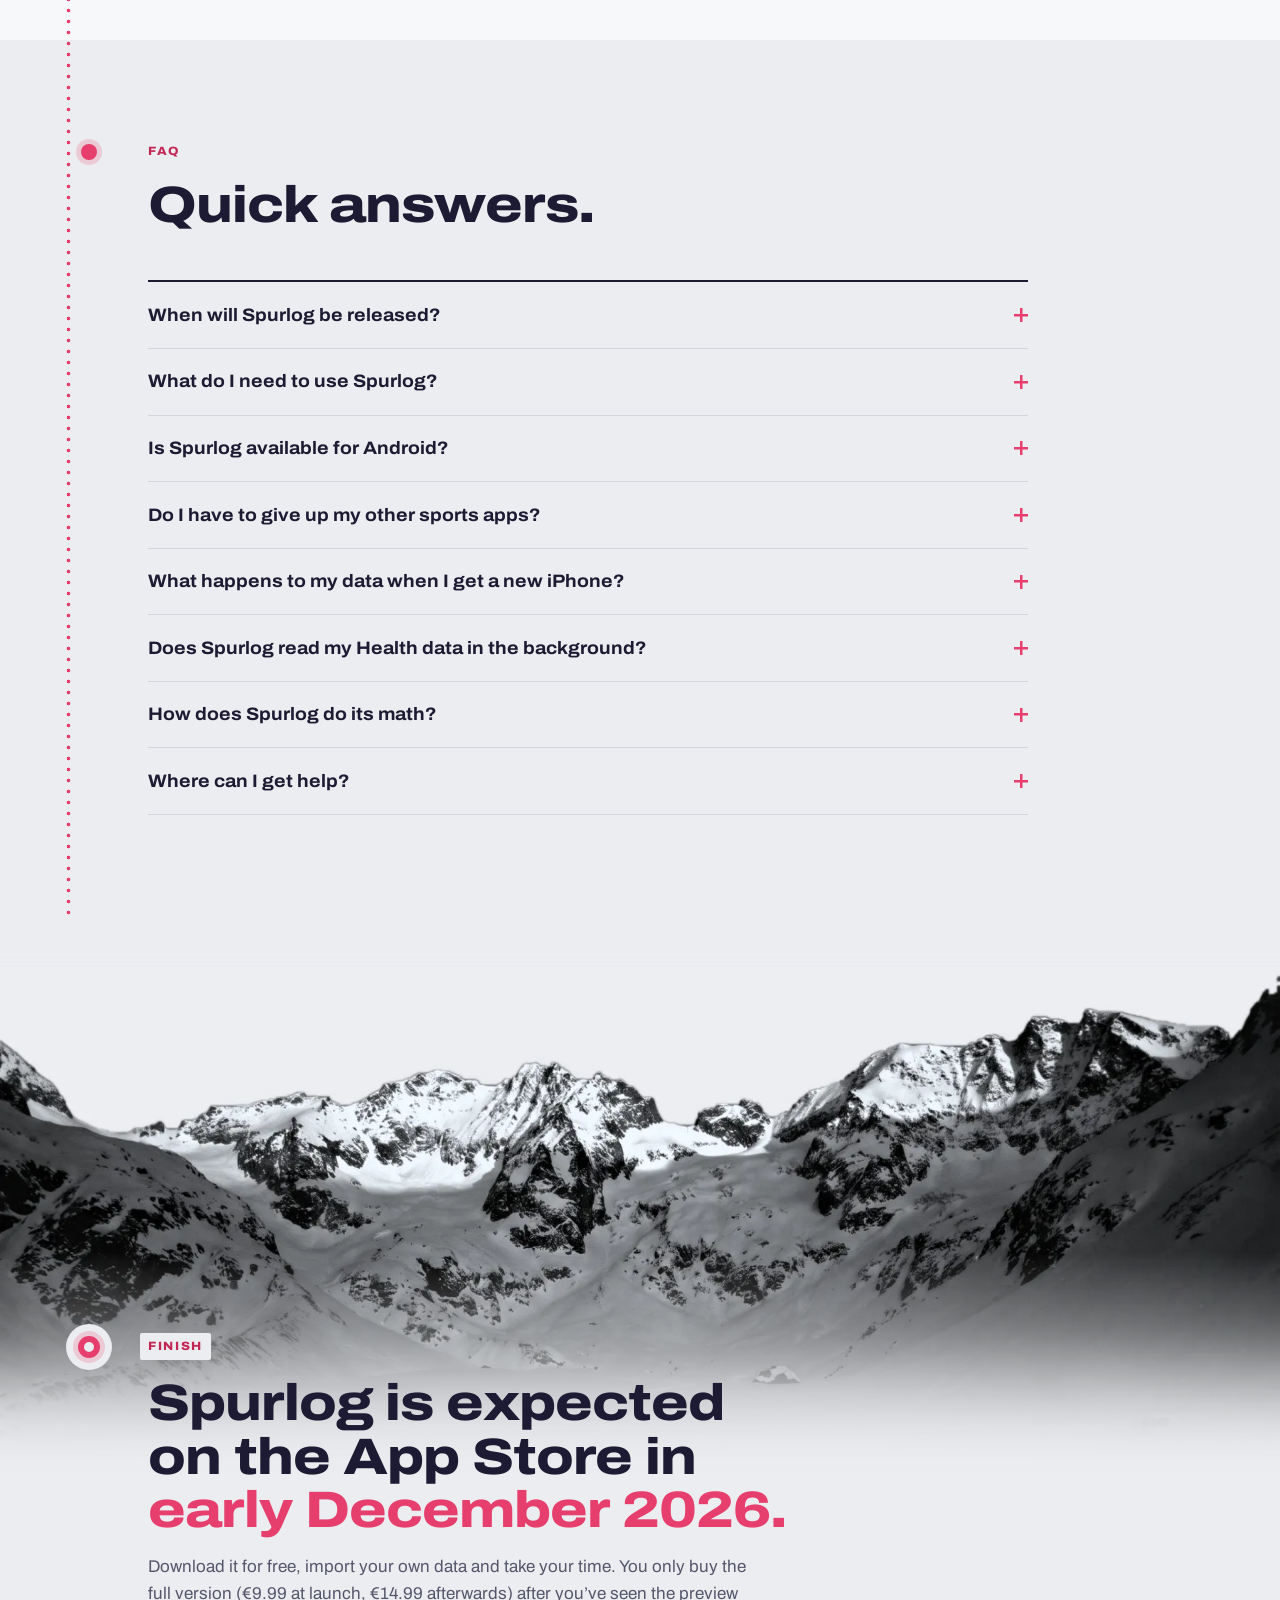
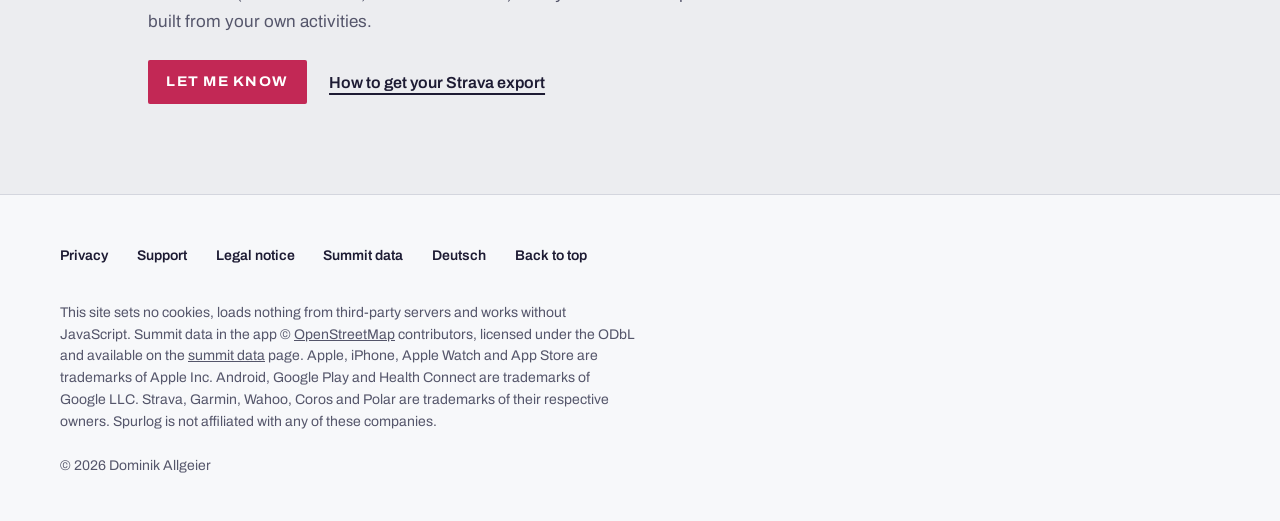
==== commit 8f809ae5: "Startseite DE/EN: Abschnitt Ausblick und Aufruf zum Android-Test mit geschenkter Vollversion Co-Auth" ====
--- a/en/index.html
+++ b/en/index.html
@@ -270,6 +270,24 @@
 .nots dt{font-family:var(--display);font-stretch:112%;font-weight:700;font-size:1.125rem}
 .nots dd{margin-top:.3rem;color:var(--ink-2);font-size:1rem}
 
+/* Ausblick */
+.next{display:grid;grid-template-columns:repeat(4,minmax(0,1fr));gap:2rem clamp(1.4rem,3vw,2.6rem);margin-top:clamp(2rem,4vw,3rem)}
+.next li{position:relative;padding-top:1.7rem}
+.next li::before{content:"";position:absolute;left:0;top:-3px;width:12px;height:12px;border-radius:50%;background:var(--route);box-shadow:0 0 0 4px rgba(230,62,109,.2)}
+.next li::after{content:"";position:absolute;left:22px;right:0;top:0;height:5px;background-image:radial-gradient(circle,var(--route) 1.7px,transparent 2.1px);background-size:11px 5px;background-repeat:repeat-x}
+.next h3{font-family:var(--display);font-stretch:112%;font-weight:700;font-size:1.125rem;line-height:1.25;text-wrap:balance}
+.next p{margin-top:.4rem;color:var(--ink-2);font-size:1rem}
+.tester{display:grid;grid-template-columns:minmax(0,1fr) auto;gap:1.2rem clamp(1.5rem,4vw,3.5rem);align-items:center;margin-top:clamp(2.6rem,5vw,4rem);background:var(--card);padding:clamp(1.5rem,3vw,2.2rem);box-shadow:0 0 0 1px rgba(29,27,51,.06),inset 4px 0 0 var(--route);scroll-margin-top:5.5rem}
+.tester .label{font-family:var(--display);font-stretch:108%;font-size:.75rem;font-weight:800;letter-spacing:.14em;text-transform:uppercase;color:var(--route-deep)}
+.tester h3{margin-top:.5rem;font-family:var(--display);font-stretch:112%;font-weight:700;font-size:clamp(1.25rem,2vw,1.5rem);line-height:1.2;letter-spacing:-.01em;text-wrap:balance}
+.tester p:not(.label){margin-top:.6rem;color:var(--ink-2);font-size:1rem;max-width:44em}
+.tester .act{display:grid;justify-items:start;gap:.5rem}
+.tester .act small{font-size:.8125rem;color:var(--ink-3);max-width:19em;line-height:1.45}
+.launch-fine a,.launch-note a{color:var(--route-deep);font-weight:600}
+@media (max-width:1099px){.next{grid-template-columns:repeat(2,minmax(0,1fr))}}
+@media (max-width:599px){.next{grid-template-columns:minmax(0,1fr)}}
+@media (max-width:760px){.tester{grid-template-columns:minmax(0,1fr)}.tester .act small{max-width:none}}
+
 /* Fragen */
 .faq{margin-top:clamp(2rem,4vw,3rem);border-top:2px solid var(--ink);max-width:880px}
 .faq details{border-bottom:1px solid var(--line)}
@@ -399,7 +417,7 @@
           <a class="more" href="#funktionen">What Spurlog does</a>
         </div>
         <p class="launch-fine">The button opens your mail app with a ready-made message. You get one reply at launch, nothing else. No mail app? Write to <b>dominik.allgeier.apps@gmail.com</b>.</p>
-        <p class="launch-fine an-bald">The Android version comes to Google Play once Google’s mandatory two-week test is complete; the date is not fixed yet.</p>
+        <p class="launch-fine an-bald">The Android version comes to Google Play once Google’s mandatory two-week test is complete; the date is not fixed yet. <a href="#android-test">Join the test and keep the full version.</a></p>
       </div>
       <div class="cta-row">
         <!-- STORE-LINK App Store: fill in href before setting data-ios="da" -->
@@ -408,7 +426,7 @@
         <a class="store alt an-da" href="https://play.google.com/store/apps/details?id=com.dominikallgeier.spurlog&amp;hl=en">Get it on Google Play</a>
         <a class="more ios-da" href="#funktionen">What Spurlog does</a>
       </div>
-      <p class="launch-note ios-da an-bald">The Android version comes to Google Play once Google’s mandatory two-week test is complete; the date is not fixed yet.</p>
+      <p class="launch-note ios-da an-bald">The Android version comes to Google Play once Google’s mandatory two-week test is complete; the date is not fixed yet. <a href="#android-test">Join the test and keep the full version.</a></p>
     </div>
   </div>
 </section>
@@ -641,7 +659,32 @@
   </div>
 </section>
 
-<section class="sec white" id="fragen" aria-labelledby="h-fragen">
+<section class="sec white" id="ausblick" aria-labelledby="h-ausblick">
+  <div class="wrap">
+    <p class="way">What’s next</p>
+    <h2 id="h-ausblick">What’s coming <em>next.</em></h2>
+    <p class="sec-lede">This is what I’m working on next. I’m deliberately not giving dates, so nothing is promised before it’s ready.</p>
+    <ol class="next">
+      <li><h3>Ski touring in winter</h3><p>A dedicated analysis for ski tours: climbs and descents kept apart, plus a summary of the whole winter.</p></li>
+      <li><h3>Your own entries</h3><p>Add values your watch doesn’t record and use them in your analyses.</p></li>
+      <li><h3>Mountain running</h3><p>Analyses that account for gradient and elevation when you run, not just pace.</p></li>
+      <li><h3>Race replay with weather</h3><p>Follow a race section by section, together with the weather on the day.</p></li>
+    </ol>
+    <div class="tester an-bald" id="android-test">
+      <div>
+        <p class="label">Android test</p>
+        <h3>Test Spurlog on Android and keep the full version.</h3>
+        <p>Before Spurlog comes to Google Play, there’s a closed test that runs for two weeks. As a thank-you, you get the full version for free, for good: once you’ve opened the test version, it stays unlocked on your device. All you need is a device running Android 8 or later and a Google account.</p>
+      </div>
+      <div class="act">
+        <a class="notify" href="mailto:dominik.allgeier.apps@gmail.com?subject=Spurlog%3A%20Android%20test&amp;body=I%E2%80%99d%20like%20to%20test%20the%20Android%20version%20of%20Spurlog.%0A%0AMy%20Google%20account%20(email%20address%20for%20Google%20Play)%3A%20">Sign up for the test</a>
+        <small>The button opens your email app. I’ll add your Google account to the tester list and send you the link.</small>
+      </div>
+    </div>
+  </div>
+</section>
+
+<section class="sec" id="fragen" aria-labelledby="h-fragen">
   <div class="wrap">
     <p class="way">FAQ</p>
     <h2 id="h-fragen">Quick answers.</h2>
@@ -649,7 +692,7 @@
       <!-- STARTTERMIN -->
       <details class="ios-bald"><summary>When will Spurlog be released?</summary><p>On the App Store, expected in early December 2026. The Android version comes to Google Play once Google’s mandatory two-week test is complete; the date is not fixed yet. If you like, <a href="mailto:dominik.allgeier.apps@gmail.com?subject=Spurlog%3A%20let%20me%20know%20at%20launch&amp;body=Please%20let%20me%20know%20when%20Spurlog%20is%20released.%0A%0AI%20use%3A%20iPhone%20/%20Android">I’ll let you know by email</a>.</p></details>
       <details><summary>What do I need to use Spurlog?</summary><p>An iPhone with iOS 18 or later and activities as files or in Apple Health, or an Android device running Android 8 or later and activities as files or in Health Connect (Android 9 or later). The app is available in English and German and uses kilometers or miles depending on your device settings.</p></details>
-      <details><summary>Is Spurlog available for Android?</summary><p><span class="an-bald">Yes. Before release, Google requires new developers to run a test with at least twelve testers for two weeks. Once that is complete, Spurlog comes to Google Play; the date is not fixed yet. The Android version offers the same analyses as the iPhone version and reads workouts from Health Connect instead of Apple Health. The launch price applies there for four weeks from the Android launch.</span><span class="an-da">Yes, on Google Play, for devices running Android 8 or later. It offers the same analyses as the iPhone version and reads workouts from Health Connect instead of Apple Health.</span> The full version purchase applies to the store you buy it in.</p></details>
+      <details><summary>Is Spurlog available for Android?</summary><p><span class="an-bald">Yes. Before release, Google requires new developers to run a test with at least twelve testers for two weeks. Once that is complete, Spurlog comes to Google Play; the date is not fixed yet. The Android version offers the same analyses as the iPhone version and reads workouts from Health Connect instead of Apple Health. The launch price applies there for four weeks from the Android launch. Testers get the full version for free; you’ll find how to sign up <a href="#android-test">under What’s next</a>.</span><span class="an-da">Yes, on Google Play, for devices running Android 8 or later. It offers the same analyses as the iPhone version and reads workouts from Health Connect instead of Apple Health.</span> The full version purchase applies to the store you buy it in.</p></details>
       <details><summary>Do I have to give up my other sports apps?</summary><p>No. Spurlog doesn’t connect to any service and doesn’t change anything there. You import files or Health workouts and keep using everything else as before.</p></details>
       <details><summary>What happens to my data when I get a new iPhone?</summary><p>If you use an iPhone backup, the app’s data can be included in it. You can also set up an automatic backup to a folder in Spurlog, for example in iCloud Drive, or export your archive manually as a ZIP. You restore your purchase with your Apple ID.</p></details>
       <details><summary>Does Spurlog read my Health data in the background?</summary><p>No. Spurlog only reads workouts from Apple Health when you start the import yourself, and it never writes anything to Health. You decide which types of data the app may read. Details are in the <a href="privacy.html">privacy policy</a>.</p></details>
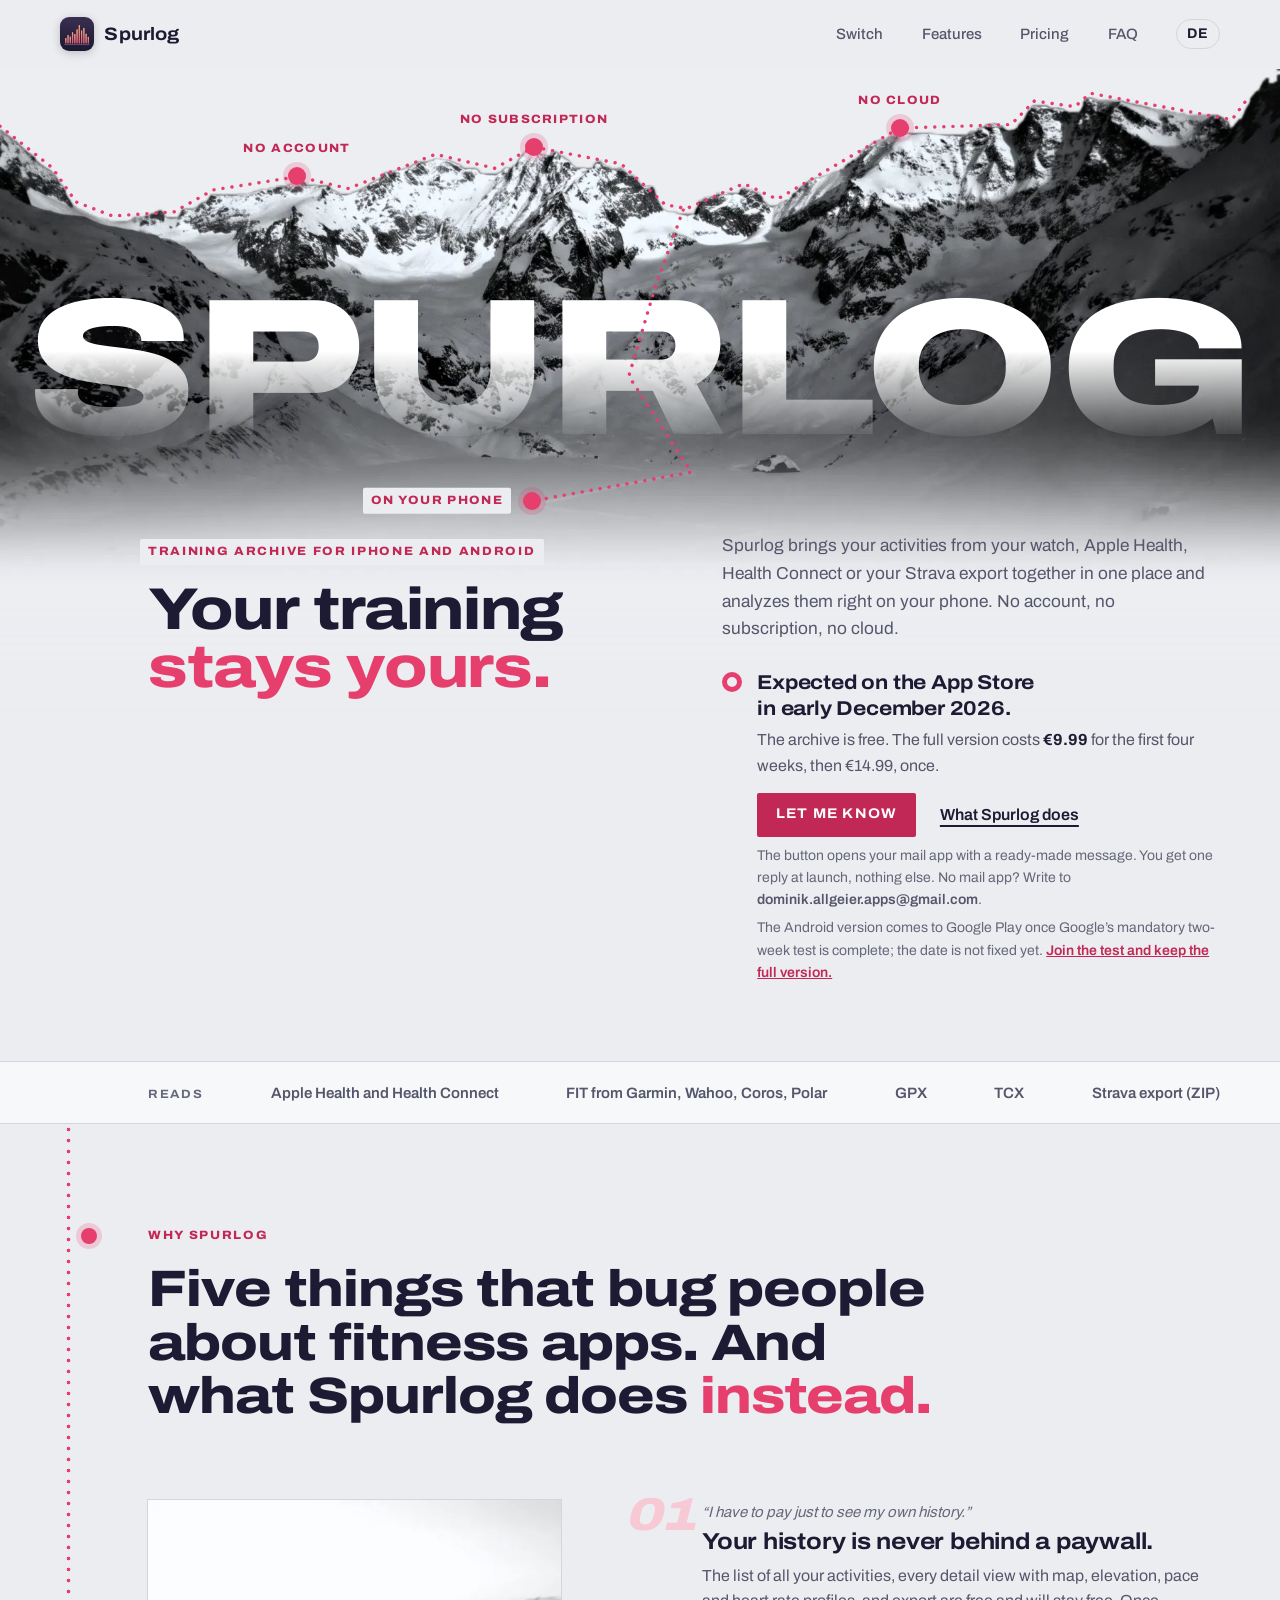
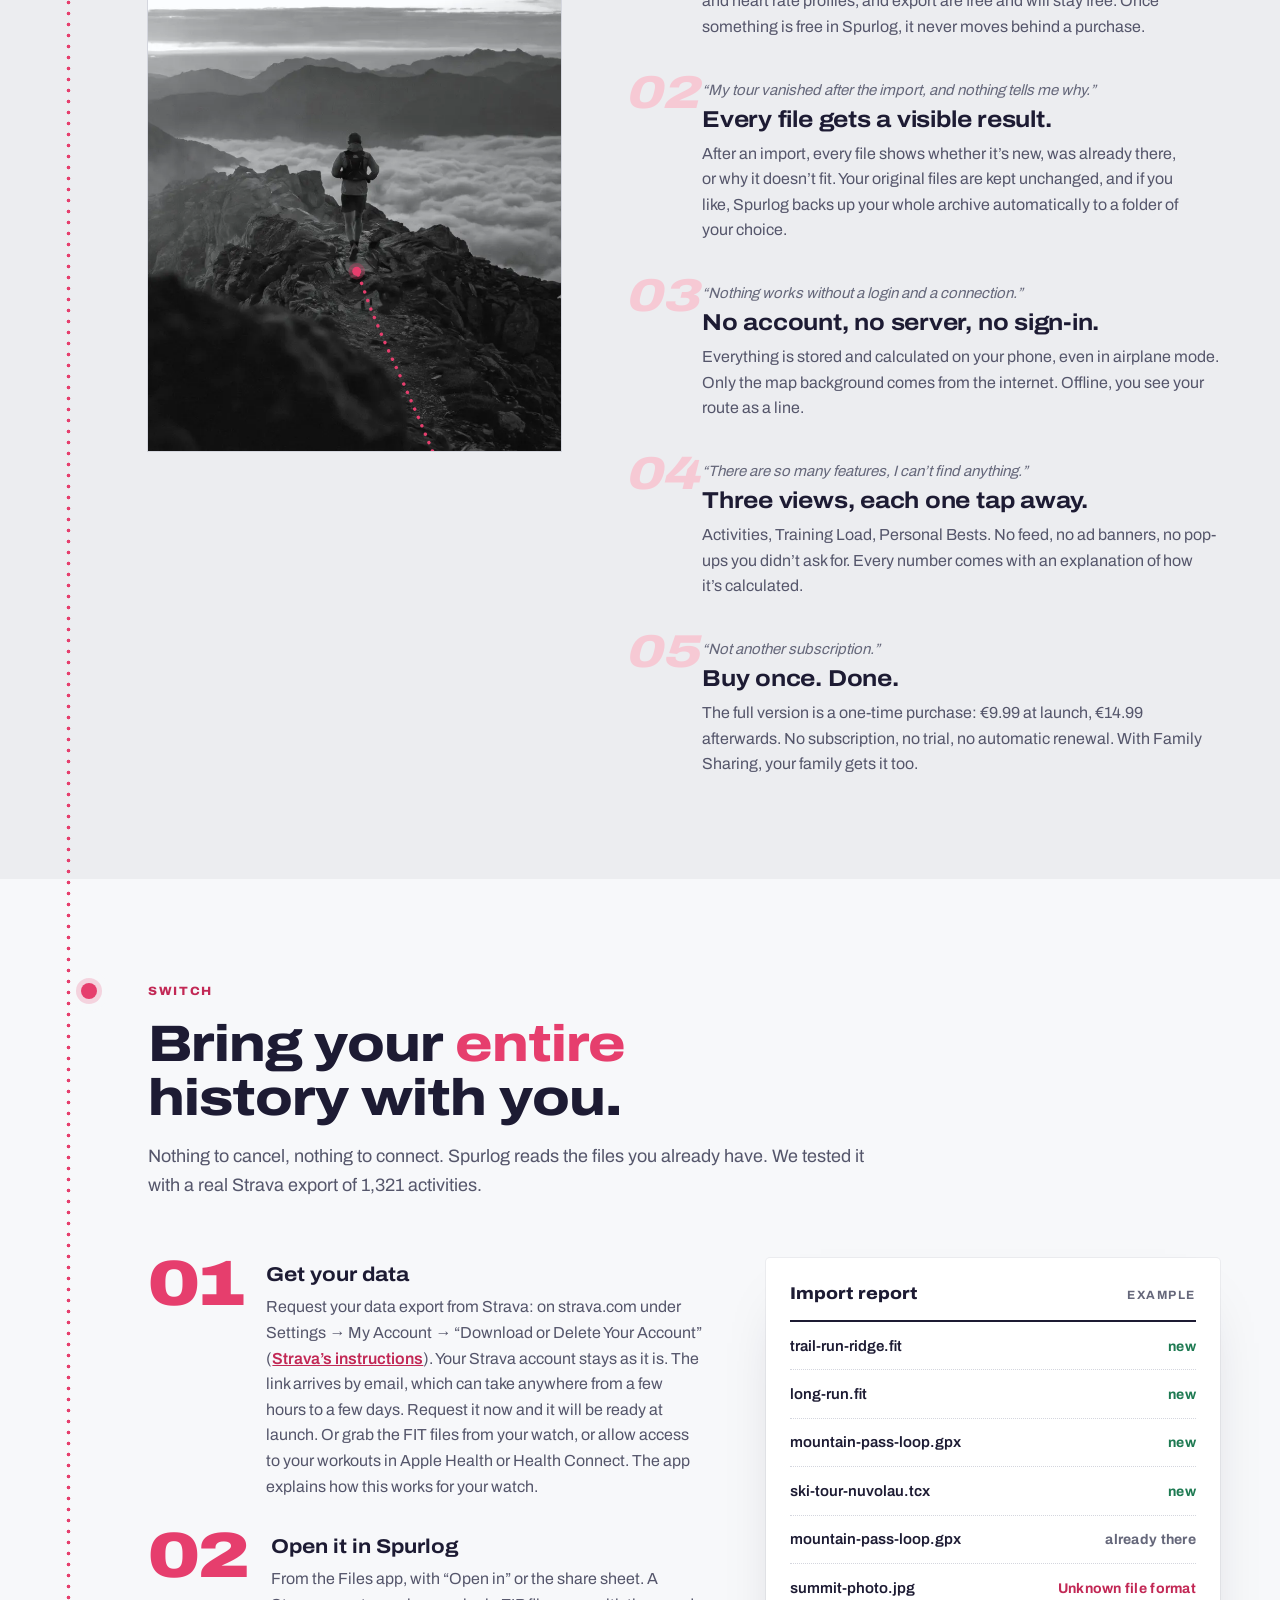
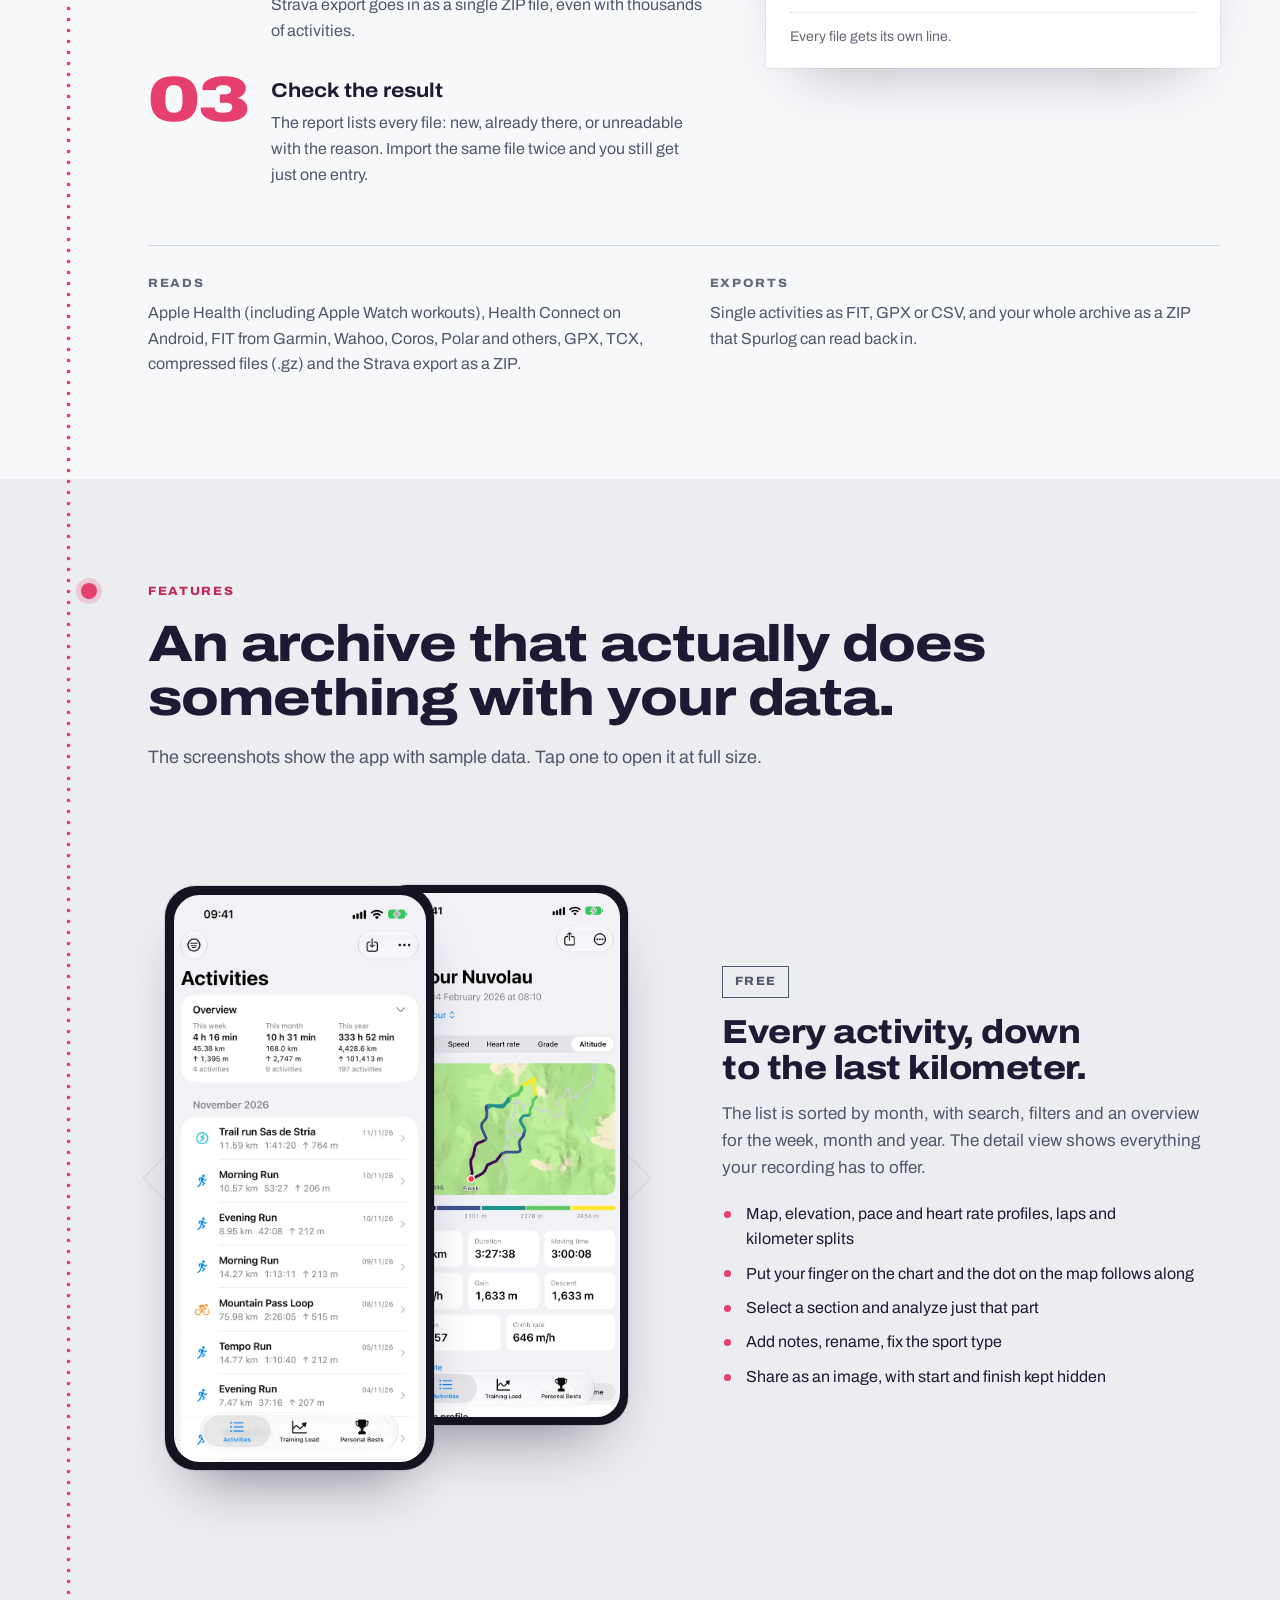
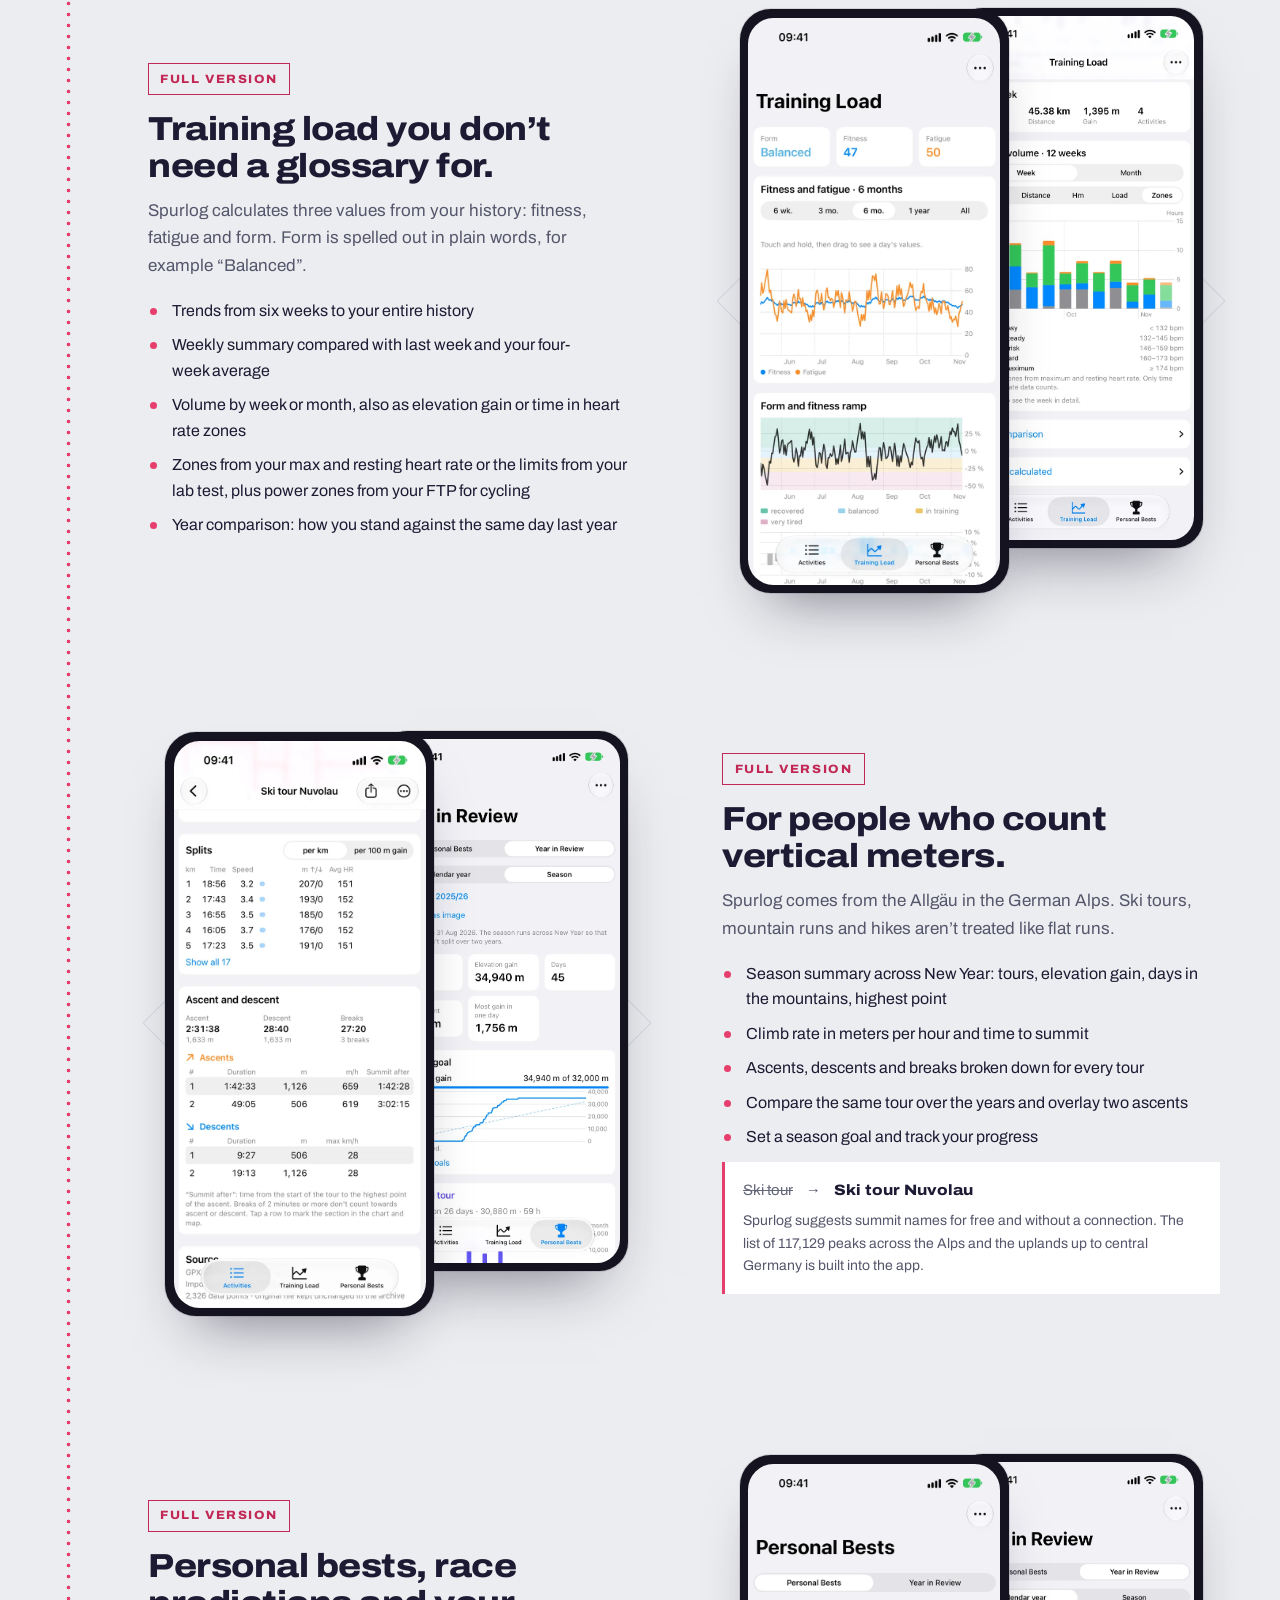
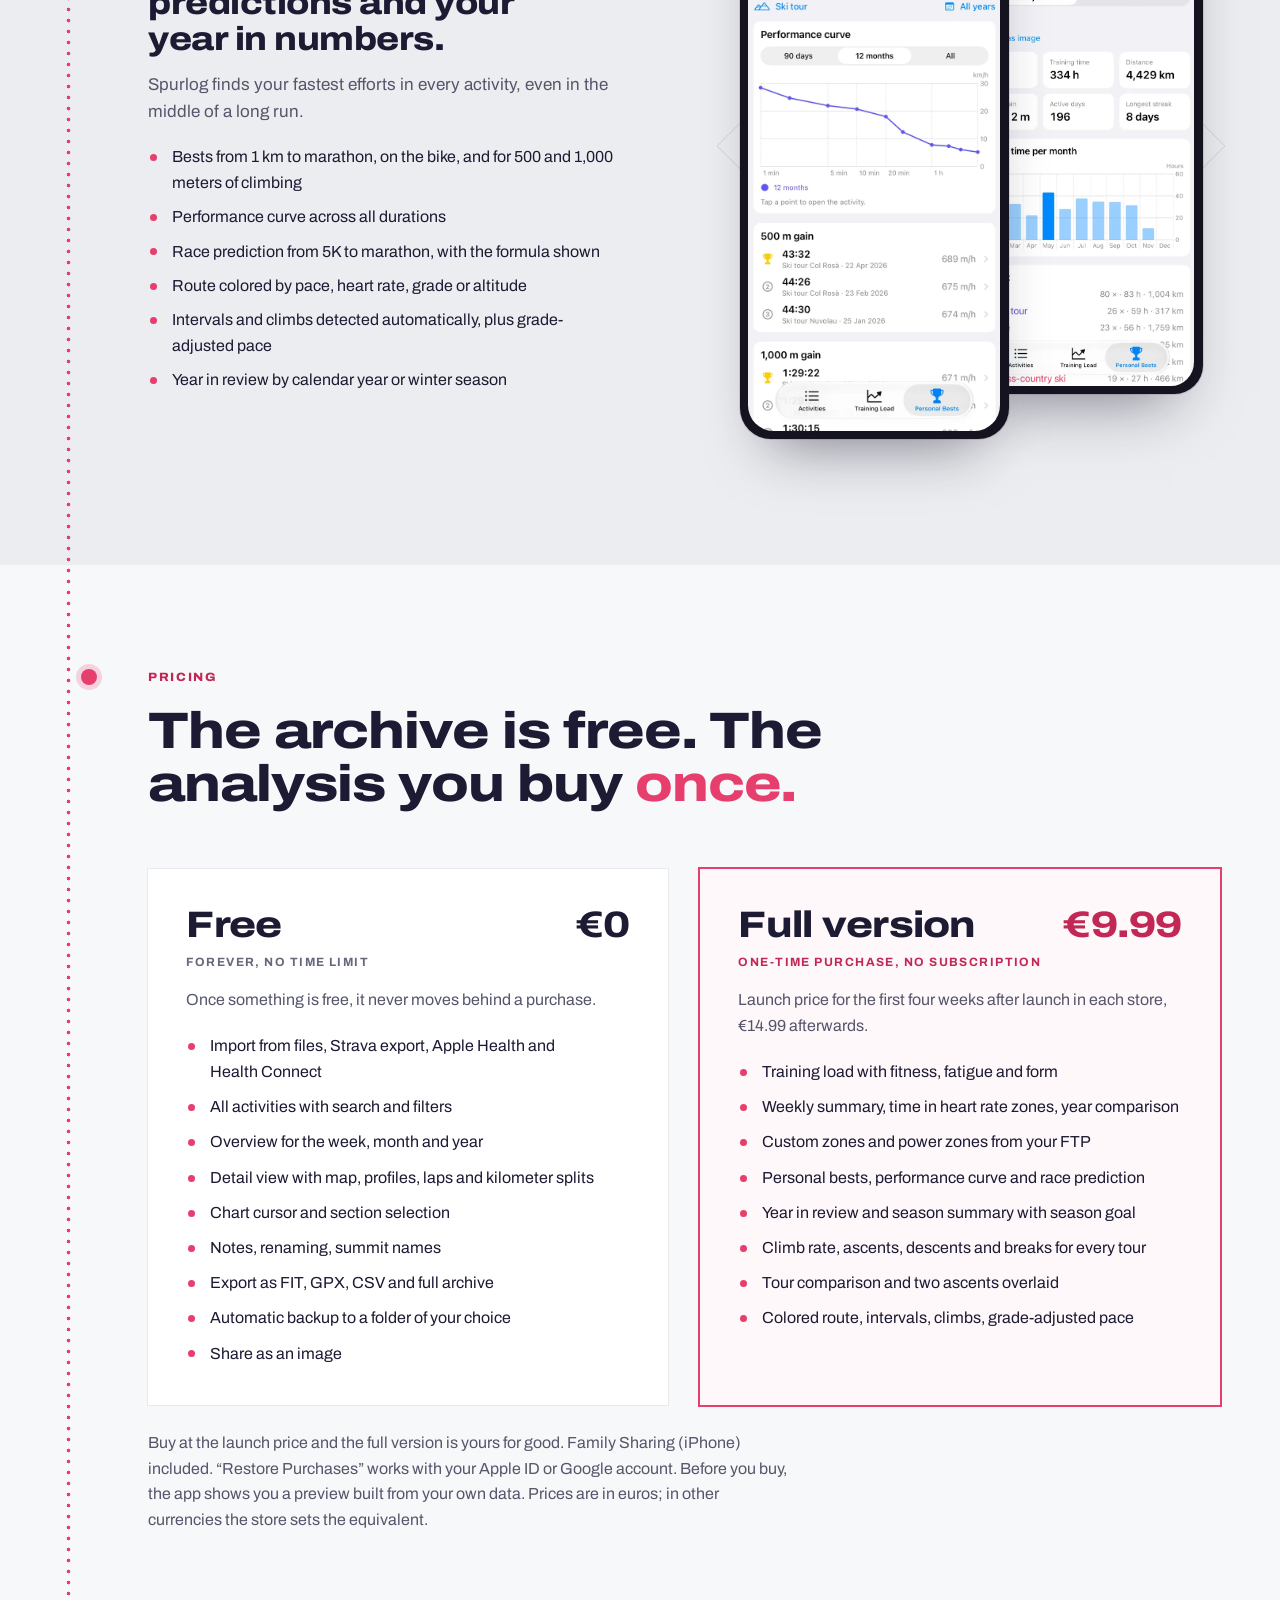
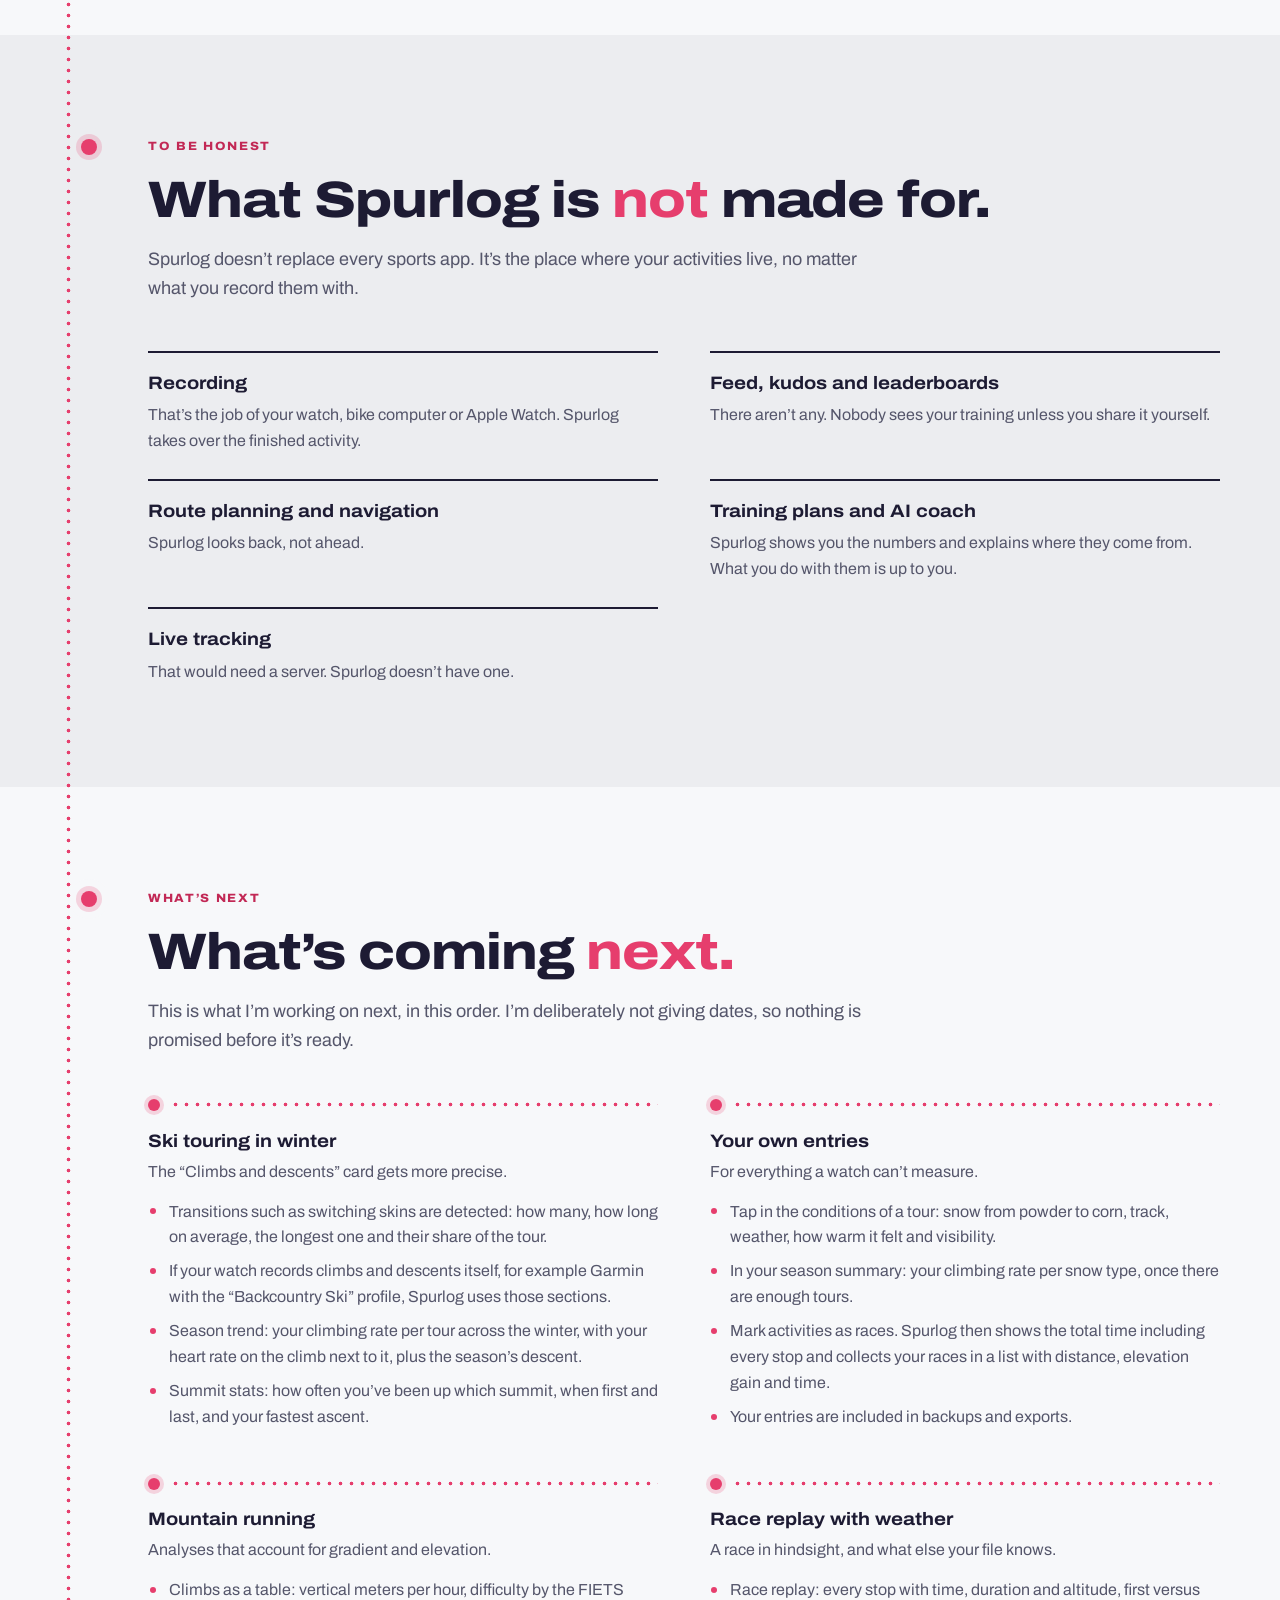
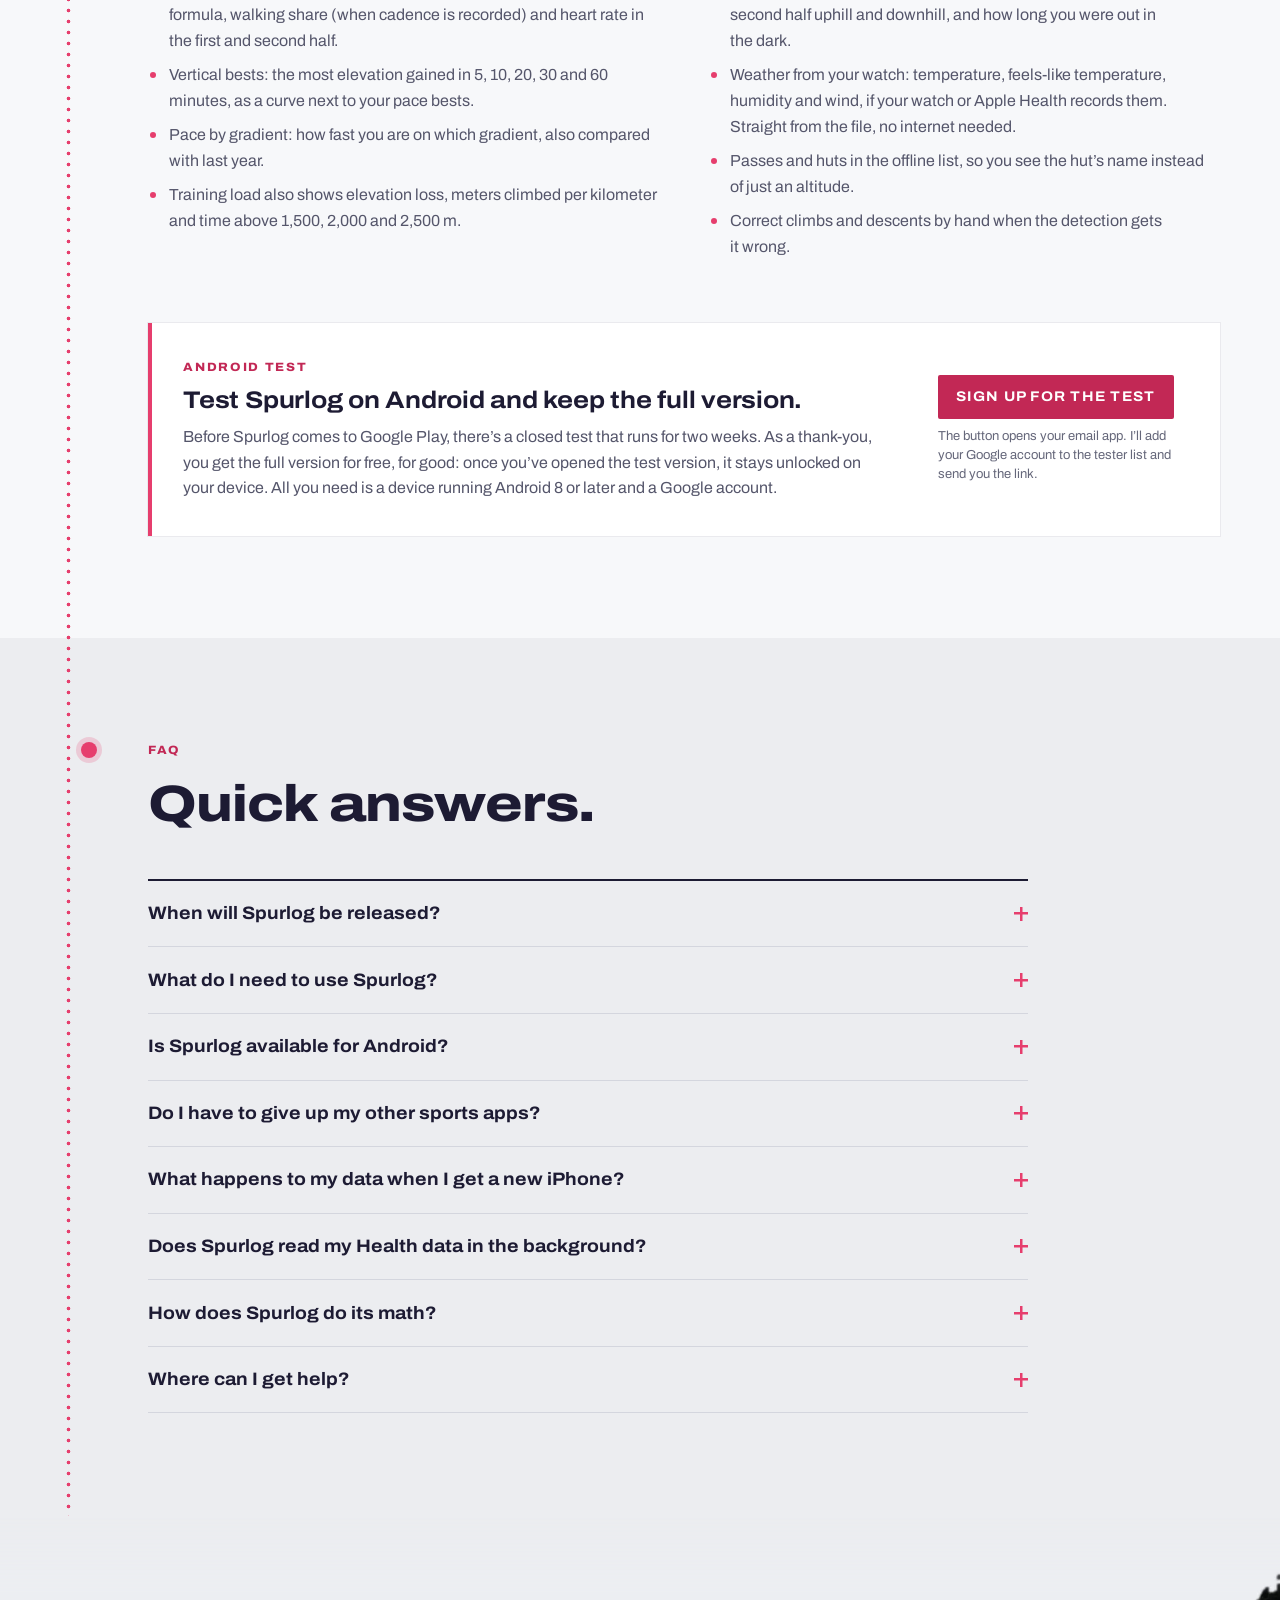
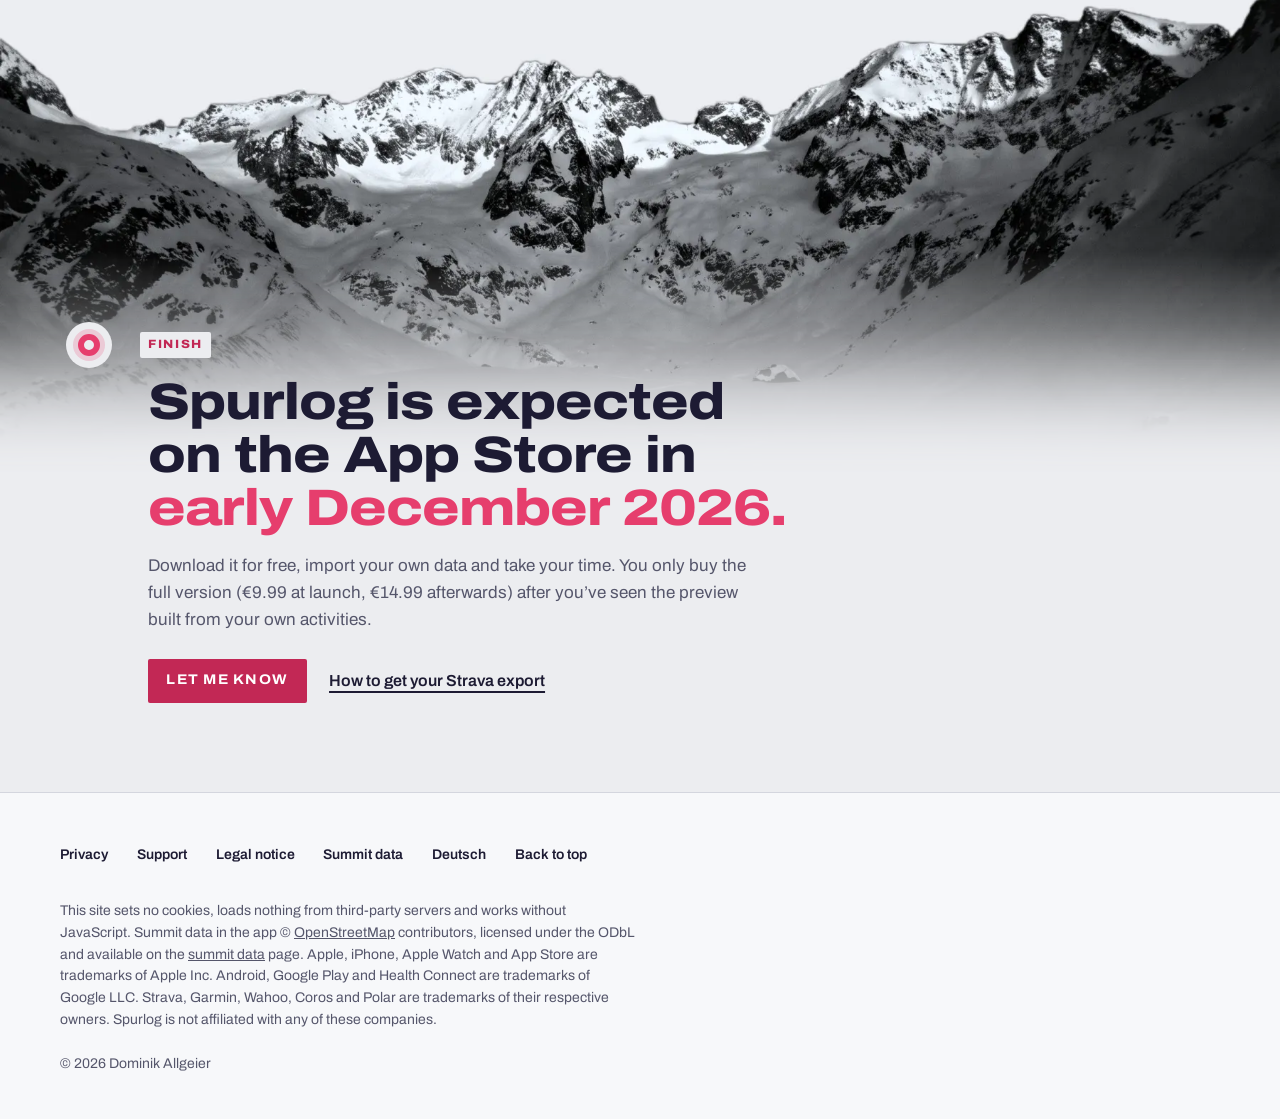
==== commit a0a73ec5: "Ausblick konkreter: je Thema die geplanten Funktionen aus dem Umsetzungsplan Co-Authored-By: Claude " ====
--- a/en/index.html
+++ b/en/index.html
@@ -271,12 +271,16 @@
 .nots dd{margin-top:.3rem;color:var(--ink-2);font-size:1rem}
 
 /* Ausblick */
-.next{display:grid;grid-template-columns:repeat(4,minmax(0,1fr));gap:2rem clamp(1.4rem,3vw,2.6rem);margin-top:clamp(2rem,4vw,3rem)}
+.next{display:grid;grid-template-columns:repeat(2,minmax(0,1fr));gap:clamp(2.2rem,4vw,3.2rem) clamp(1.6rem,4vw,4rem);margin-top:clamp(2rem,4vw,3rem)}
 .next li{position:relative;padding-top:1.7rem}
 .next li::before{content:"";position:absolute;left:0;top:-3px;width:12px;height:12px;border-radius:50%;background:var(--route);box-shadow:0 0 0 4px rgba(230,62,109,.2)}
 .next li::after{content:"";position:absolute;left:22px;right:0;top:0;height:5px;background-image:radial-gradient(circle,var(--route) 1.7px,transparent 2.1px);background-size:11px 5px;background-repeat:repeat-x}
 .next h3{font-family:var(--display);font-stretch:112%;font-weight:700;font-size:1.125rem;line-height:1.25;text-wrap:balance}
-.next p{margin-top:.4rem;color:var(--ink-2);font-size:1rem}
+.next .intro{margin-top:.4rem;color:var(--ink-2);font-size:1rem}
+.next ul{margin-top:.9rem;display:grid;gap:.55rem;font-size:1rem;color:var(--ink-2)}
+.next ul li{padding-top:0;padding-left:1.3rem}
+.next ul li::before{left:.1rem;top:.62em;width:6px;height:6px;box-shadow:none}
+.next ul li::after{display:none}
 .tester{display:grid;grid-template-columns:minmax(0,1fr) auto;gap:1.2rem clamp(1.5rem,4vw,3.5rem);align-items:center;margin-top:clamp(2.6rem,5vw,4rem);background:var(--card);padding:clamp(1.5rem,3vw,2.2rem);box-shadow:0 0 0 1px rgba(29,27,51,.06),inset 4px 0 0 var(--route);scroll-margin-top:5.5rem}
 .tester .label{font-family:var(--display);font-stretch:108%;font-size:.75rem;font-weight:800;letter-spacing:.14em;text-transform:uppercase;color:var(--route-deep)}
 .tester h3{margin-top:.5rem;font-family:var(--display);font-stretch:112%;font-weight:700;font-size:clamp(1.25rem,2vw,1.5rem);line-height:1.2;letter-spacing:-.01em;text-wrap:balance}
@@ -284,8 +288,7 @@
 .tester .act{display:grid;justify-items:start;gap:.5rem}
 .tester .act small{font-size:.8125rem;color:var(--ink-3);max-width:19em;line-height:1.45}
 .launch-fine a,.launch-note a{color:var(--route-deep);font-weight:600}
-@media (max-width:1099px){.next{grid-template-columns:repeat(2,minmax(0,1fr))}}
-@media (max-width:599px){.next{grid-template-columns:minmax(0,1fr)}}
+@media (max-width:759px){.next{grid-template-columns:minmax(0,1fr)}}
 @media (max-width:760px){.tester{grid-template-columns:minmax(0,1fr)}.tester .act small{max-width:none}}
 
 /* Fragen */
@@ -663,12 +666,12 @@
   <div class="wrap">
     <p class="way">What’s next</p>
     <h2 id="h-ausblick">What’s coming <em>next.</em></h2>
-    <p class="sec-lede">This is what I’m working on next. I’m deliberately not giving dates, so nothing is promised before it’s ready.</p>
+    <p class="sec-lede">This is what I’m working on next, in this order. I’m deliberately not giving dates, so nothing is promised before it’s ready.</p>
     <ol class="next">
-      <li><h3>Ski touring in winter</h3><p>A dedicated analysis for ski tours: climbs and descents kept apart, plus a summary of the whole winter.</p></li>
-      <li><h3>Your own entries</h3><p>Add values your watch doesn’t record and use them in your analyses.</p></li>
-      <li><h3>Mountain running</h3><p>Analyses that account for gradient and elevation when you run, not just pace.</p></li>
-      <li><h3>Race replay with weather</h3><p>Follow a race section by section, together with the weather on the day.</p></li>
+      <li><h3>Ski touring in winter</h3><p class="intro">The “Climbs and descents” card gets more precise.</p><ul><li>Transitions such as switching skins are detected: how many, how long on average, the longest one and their share of the tour.</li><li>If your watch records climbs and descents itself, for example Garmin with the “Backcountry Ski” profile, Spurlog uses those sections.</li><li>Season trend: your climbing rate per tour across the winter, with your heart rate on the climb next to it, plus the season’s descent.</li><li>Summit stats: how often you’ve been up which summit, when first and last, and your fastest ascent.</li></ul></li>
+      <li><h3>Your own entries</h3><p class="intro">For everything a watch can’t measure.</p><ul><li>Tap in the conditions of a tour: snow from powder to corn, track, weather, how warm it felt and visibility.</li><li>In your season summary: your climbing rate per snow type, once there are enough tours.</li><li>Mark activities as races. Spurlog then shows the total time including every stop and collects your races in a list with distance, elevation gain and time.</li><li>Your entries are included in backups and exports.</li></ul></li>
+      <li><h3>Mountain running</h3><p class="intro">Analyses that account for gradient and elevation.</p><ul><li>Climbs as a table: vertical meters per hour, difficulty by the FIETS formula, walking share (when cadence is recorded) and heart rate in the first and second half.</li><li>Vertical bests: the most elevation gained in 5, 10, 20, 30 and 60 minutes, as a curve next to your pace bests.</li><li>Pace by gradient: how fast you are on which gradient, also compared with last year.</li><li>Training load also shows elevation loss, meters climbed per kilometer and time above 1,500, 2,000 and 2,500 m.</li></ul></li>
+      <li><h3>Race replay with weather</h3><p class="intro">A race in hindsight, and what else your file knows.</p><ul><li>Race replay: every stop with time, duration and altitude, first versus second half uphill and downhill, and how long you were out in the dark.</li><li>Weather from your watch: temperature, feels-like temperature, humidity and wind, if your watch or Apple Health records them. Straight from the file, no internet needed.</li><li>Passes and huts in the offline list, so you see the hut’s name instead of just an altitude.</li><li>Correct climbs and descents by hand when the detection gets it wrong.</li></ul></li>
     </ol>
     <div class="tester an-bald" id="android-test">
       <div>
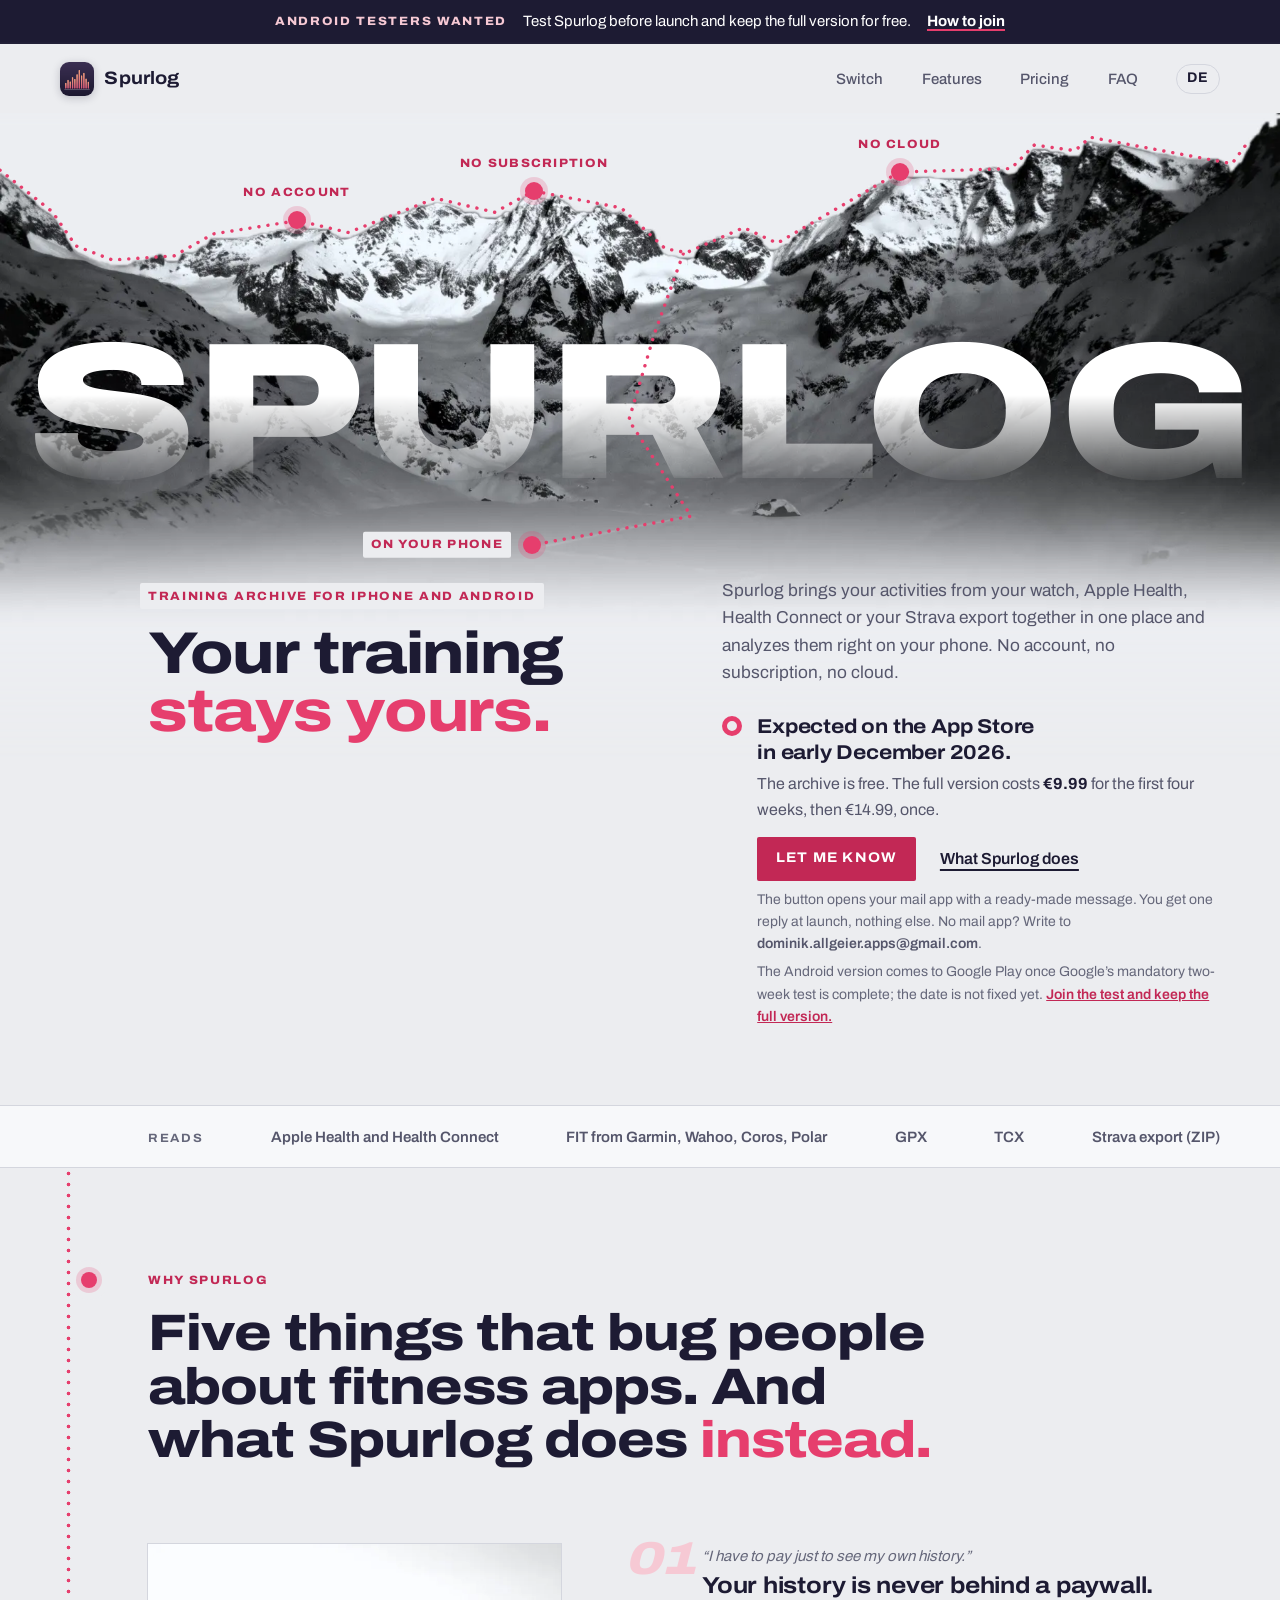
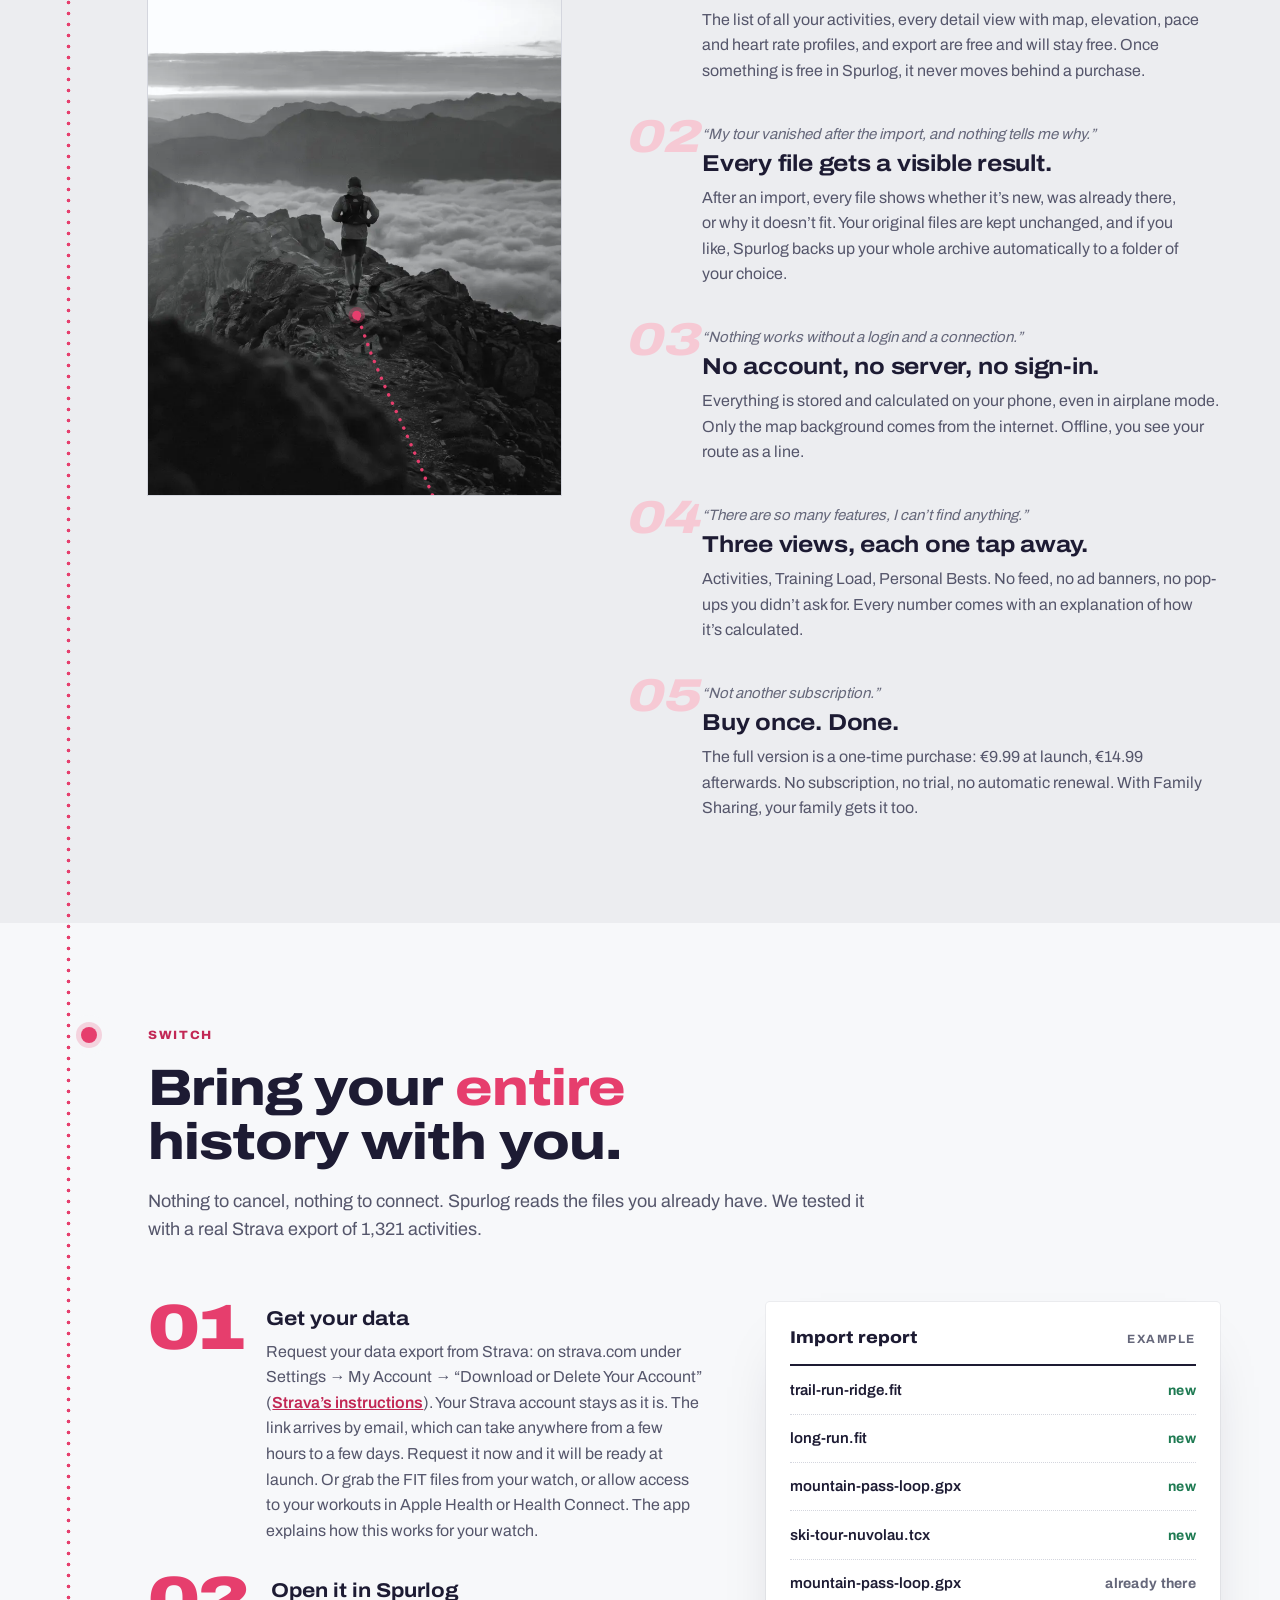
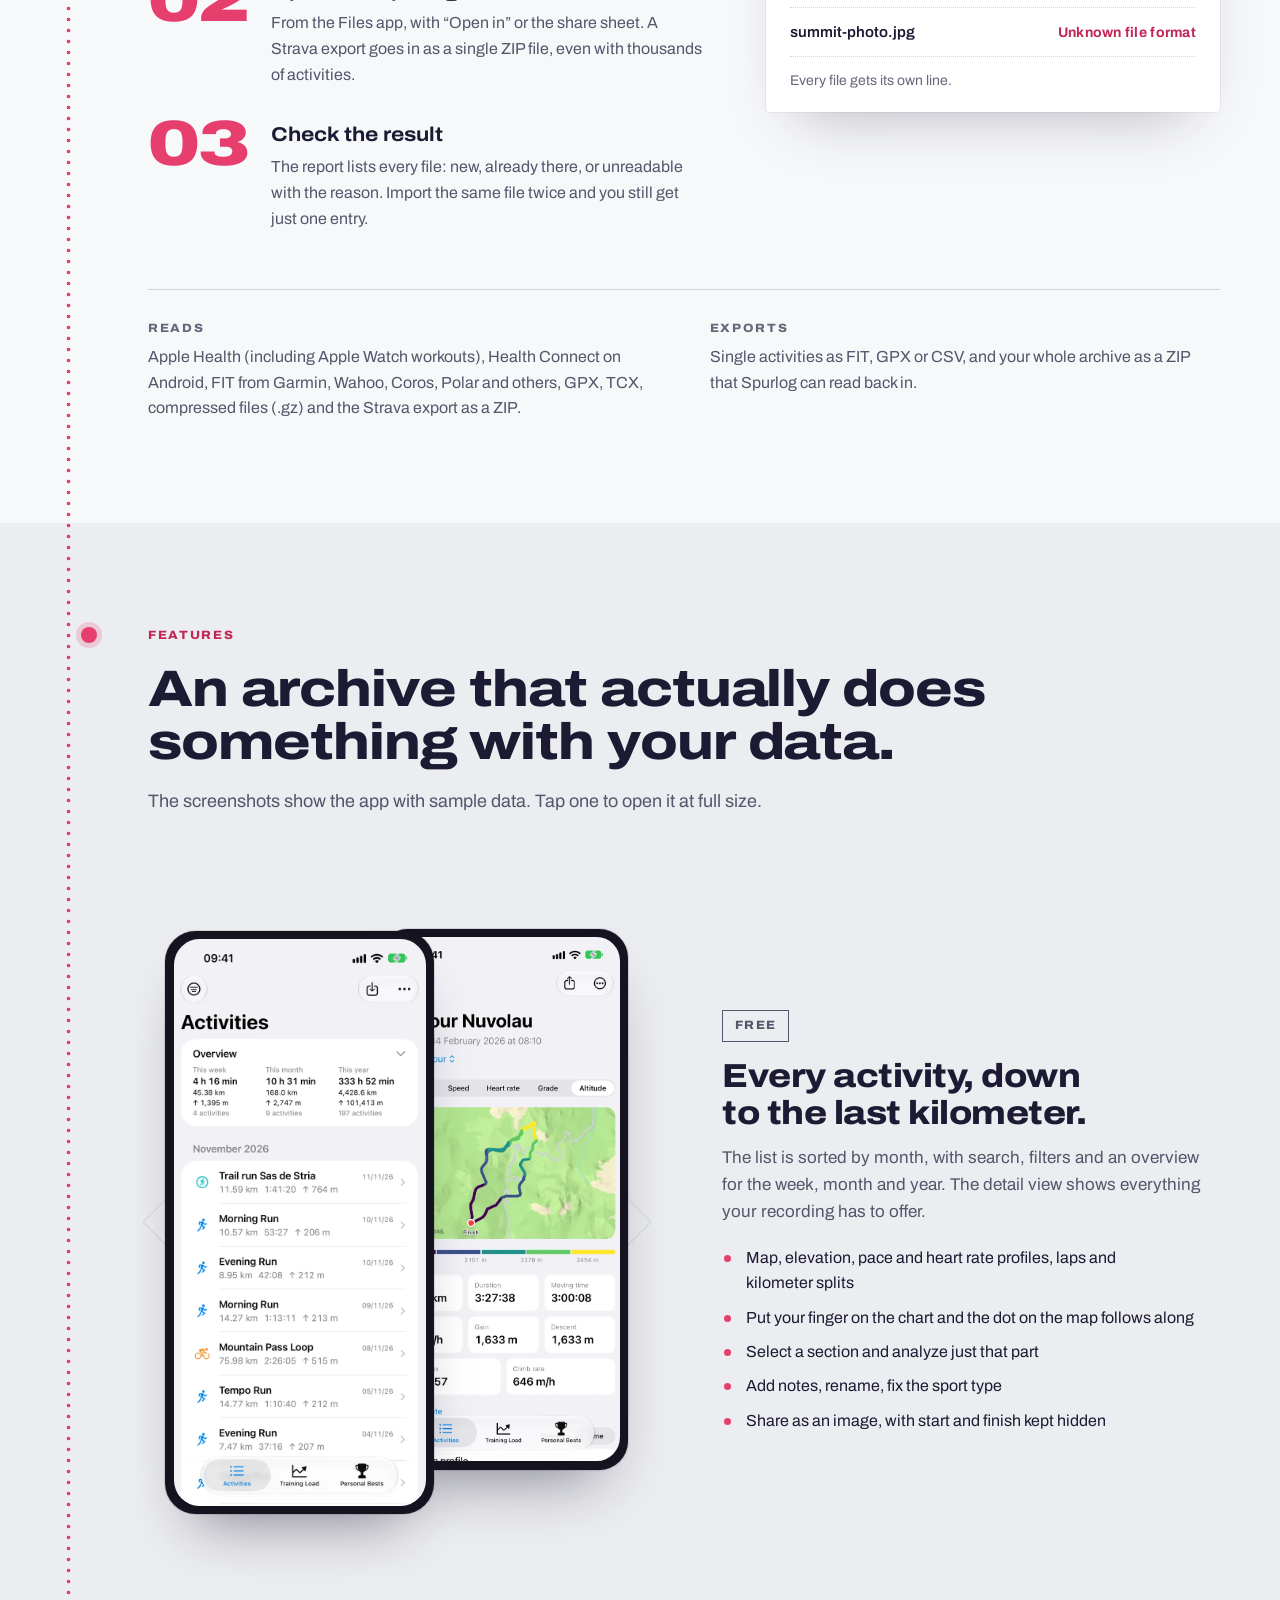
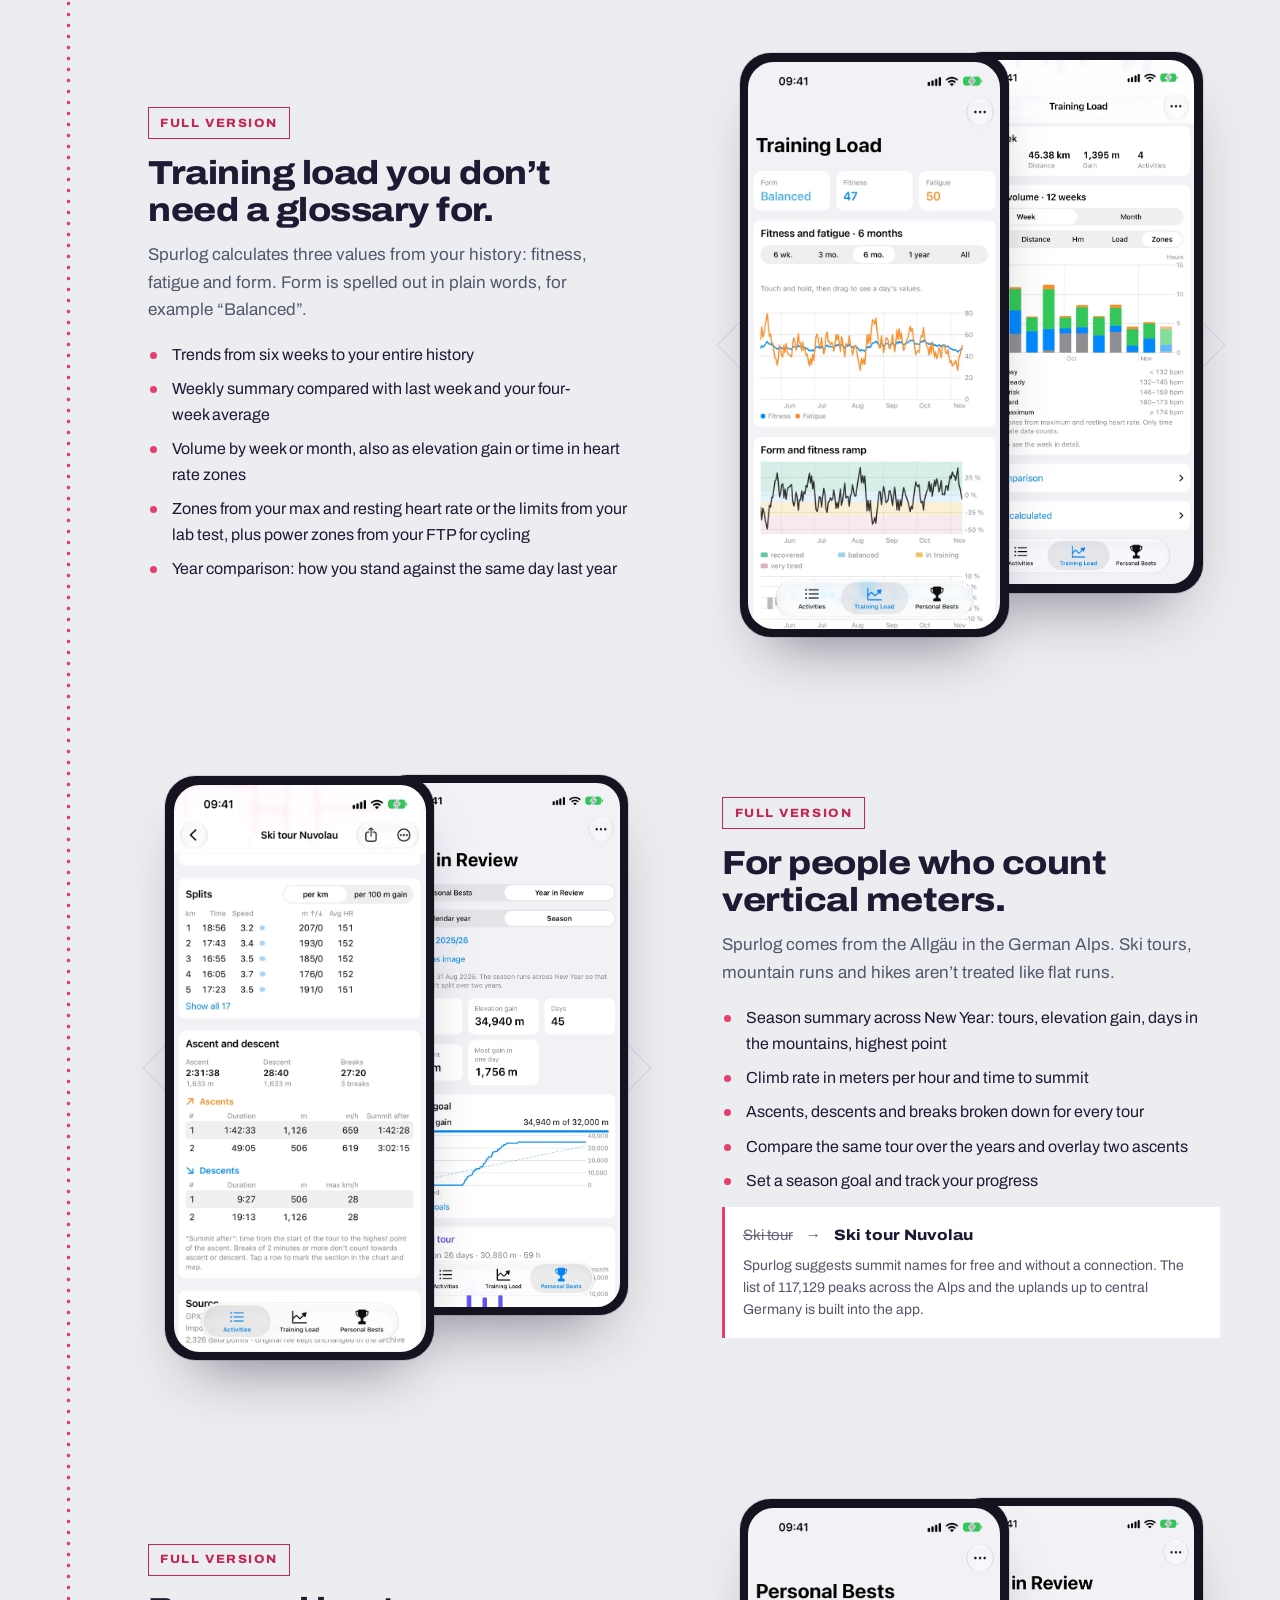
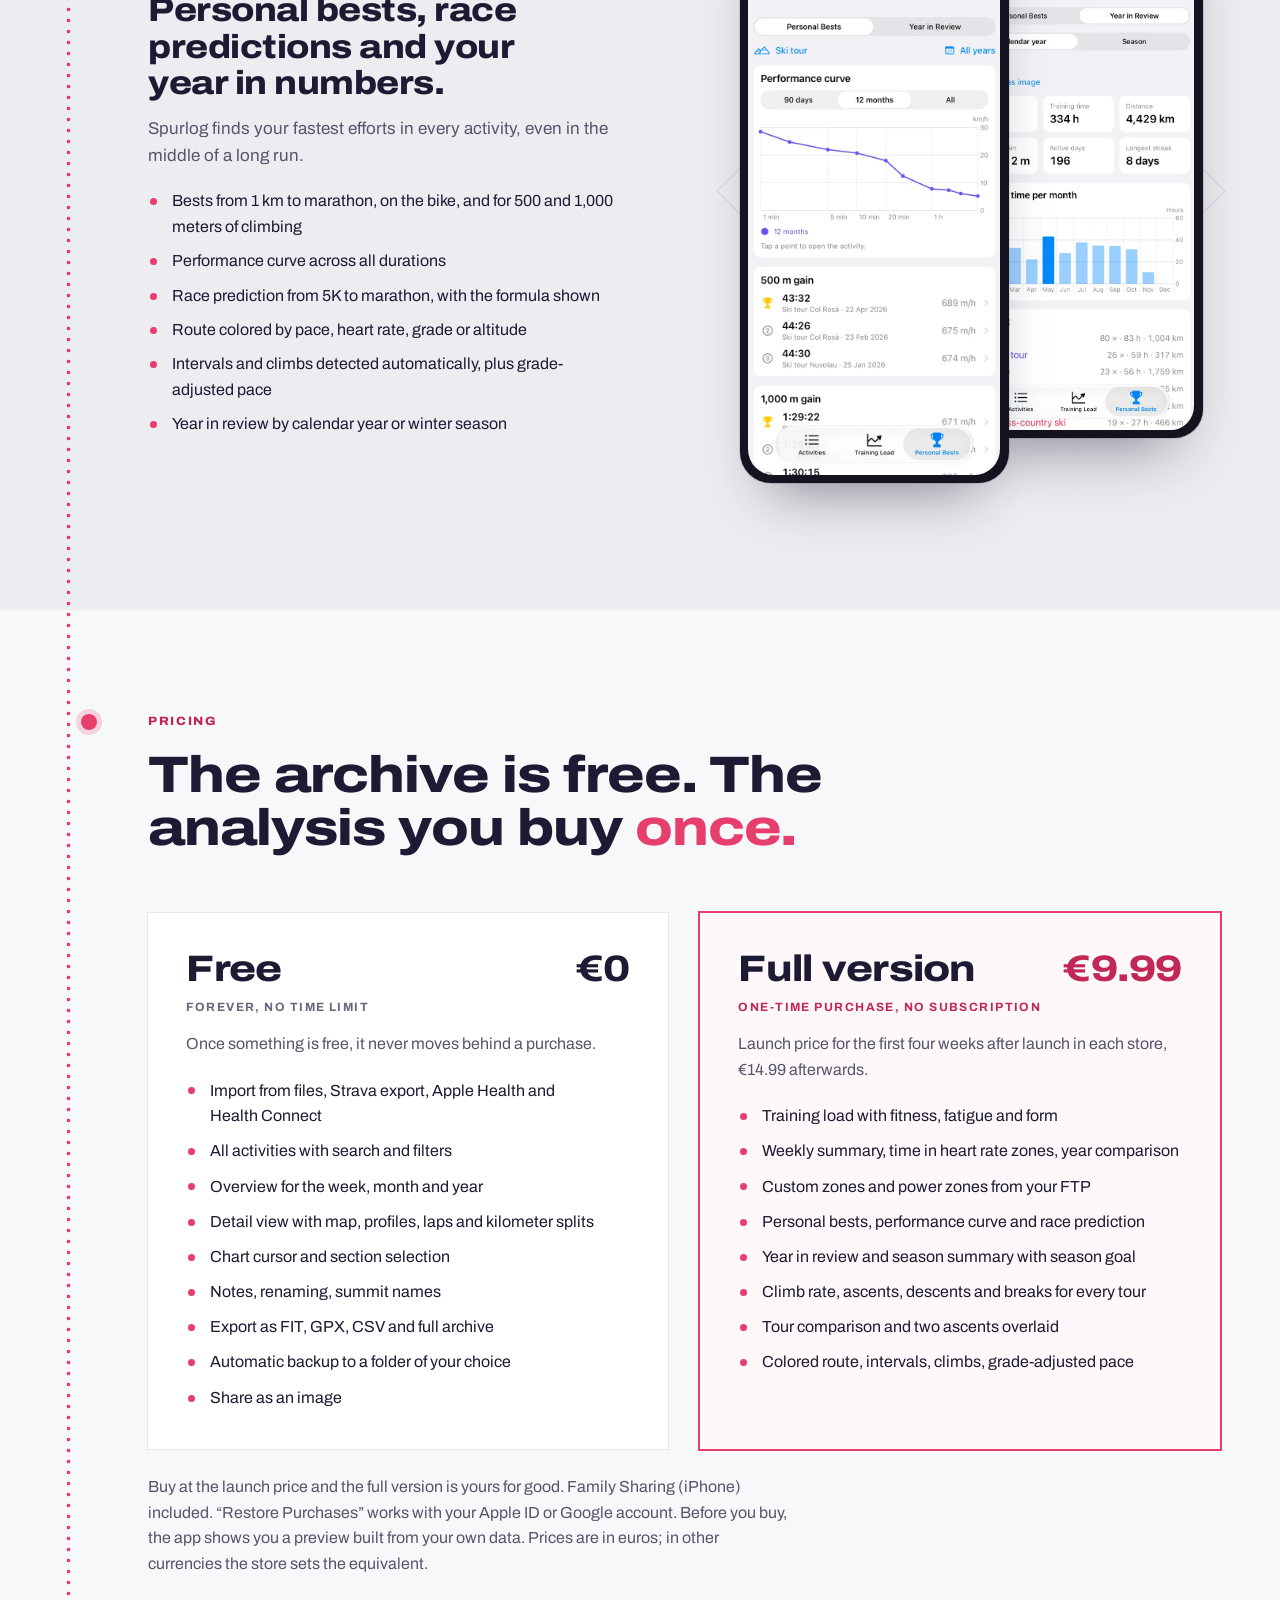
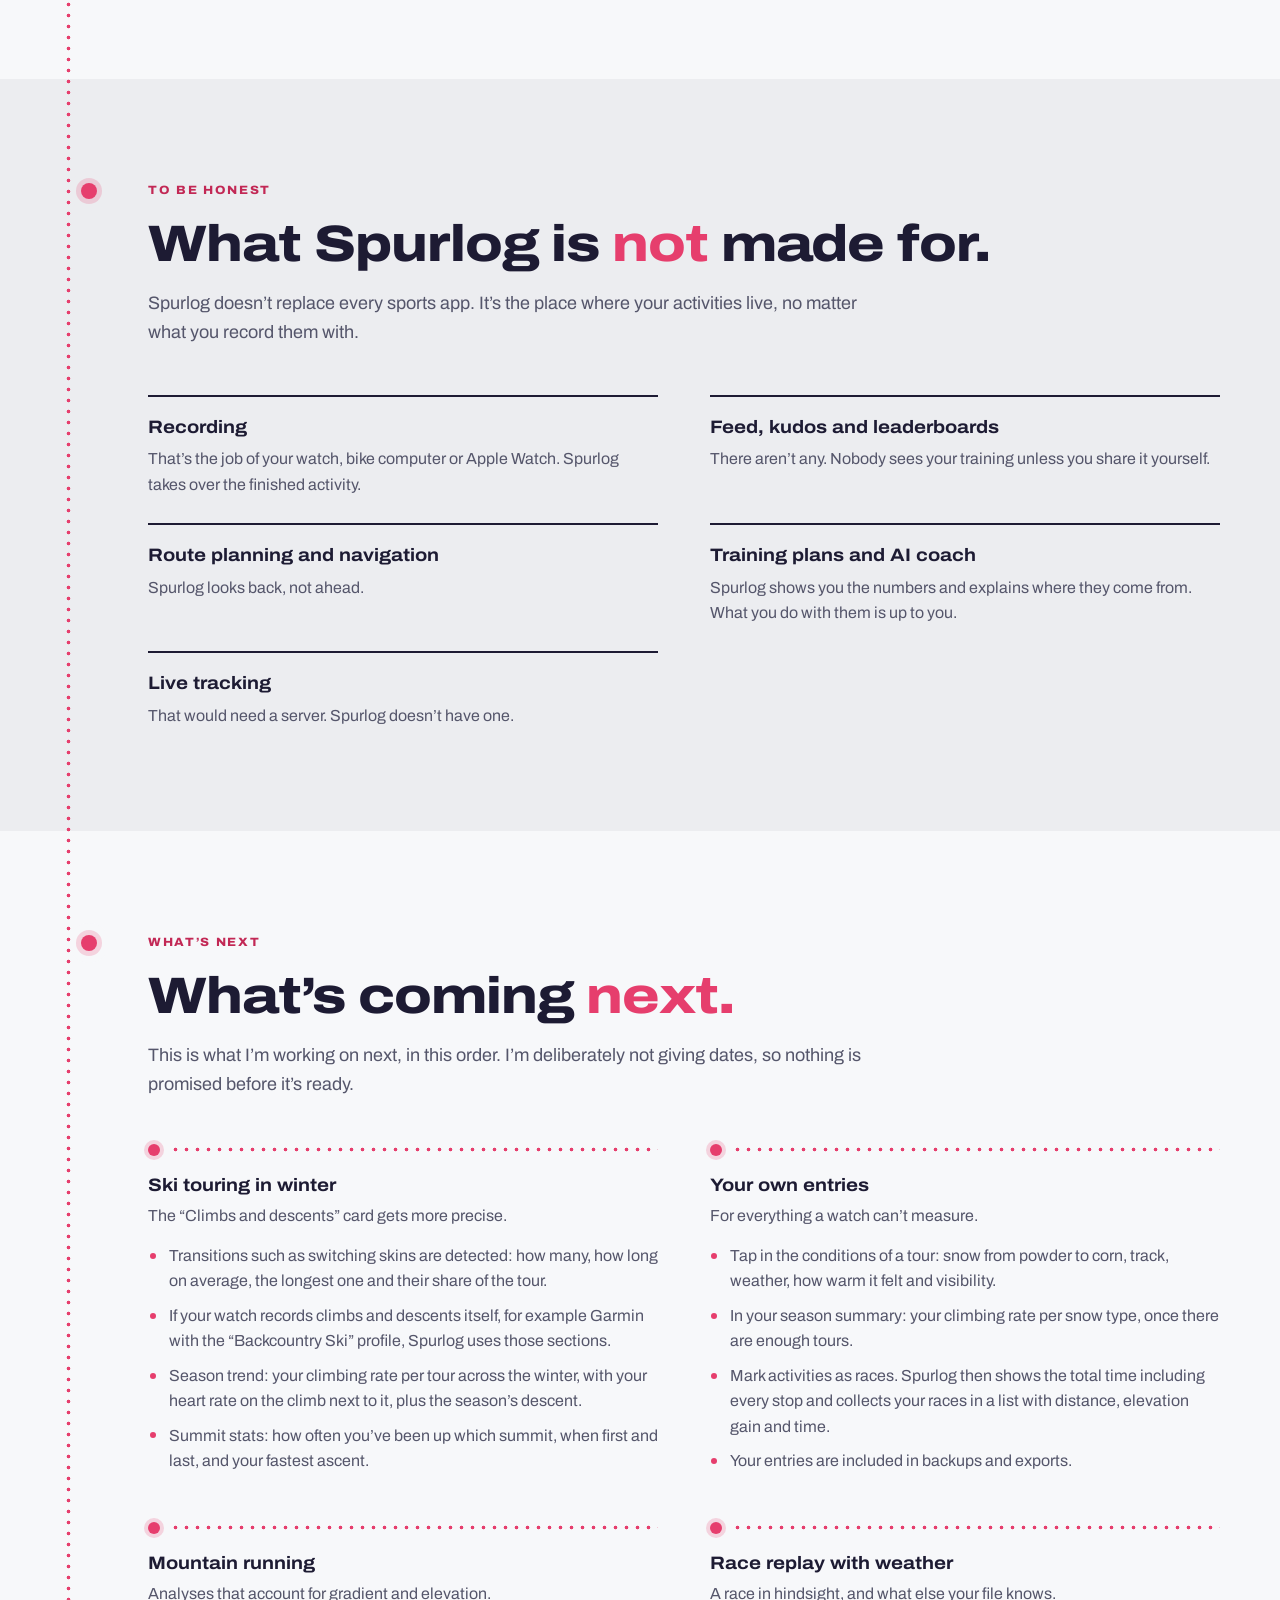
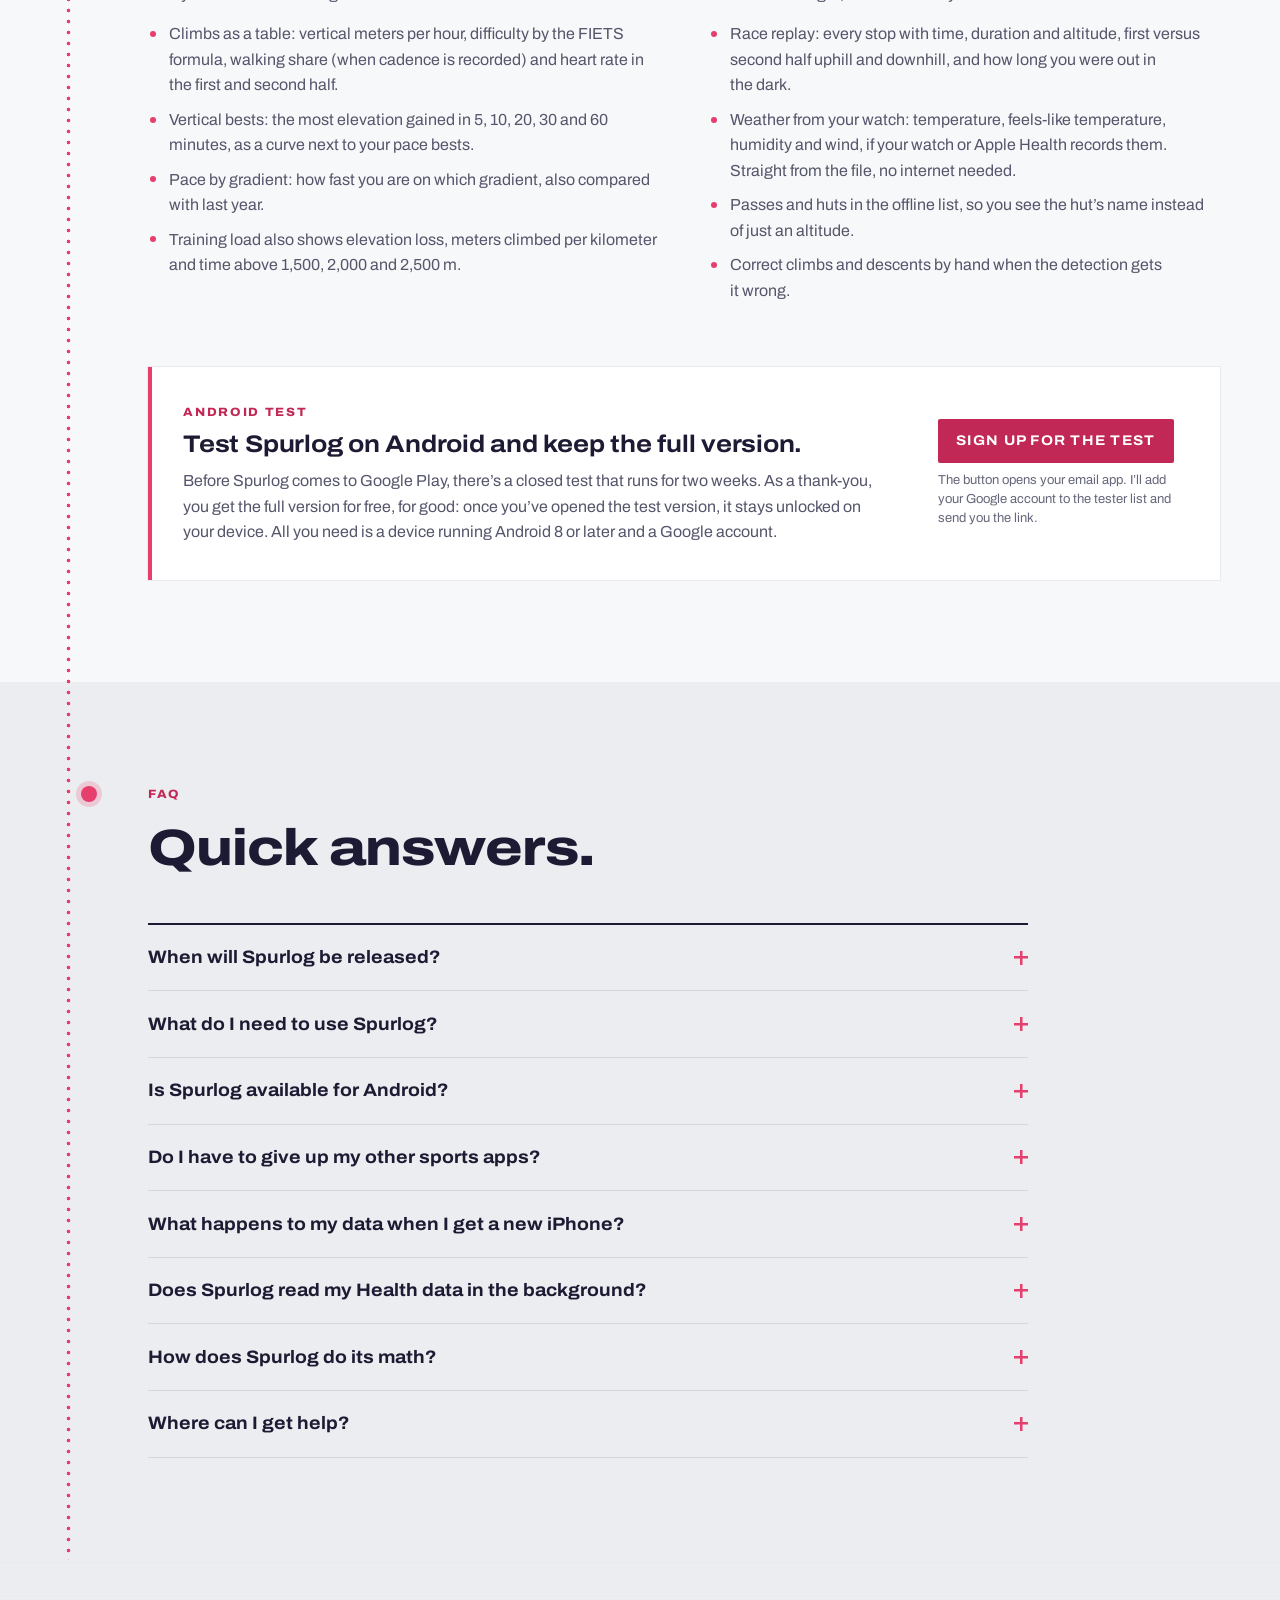
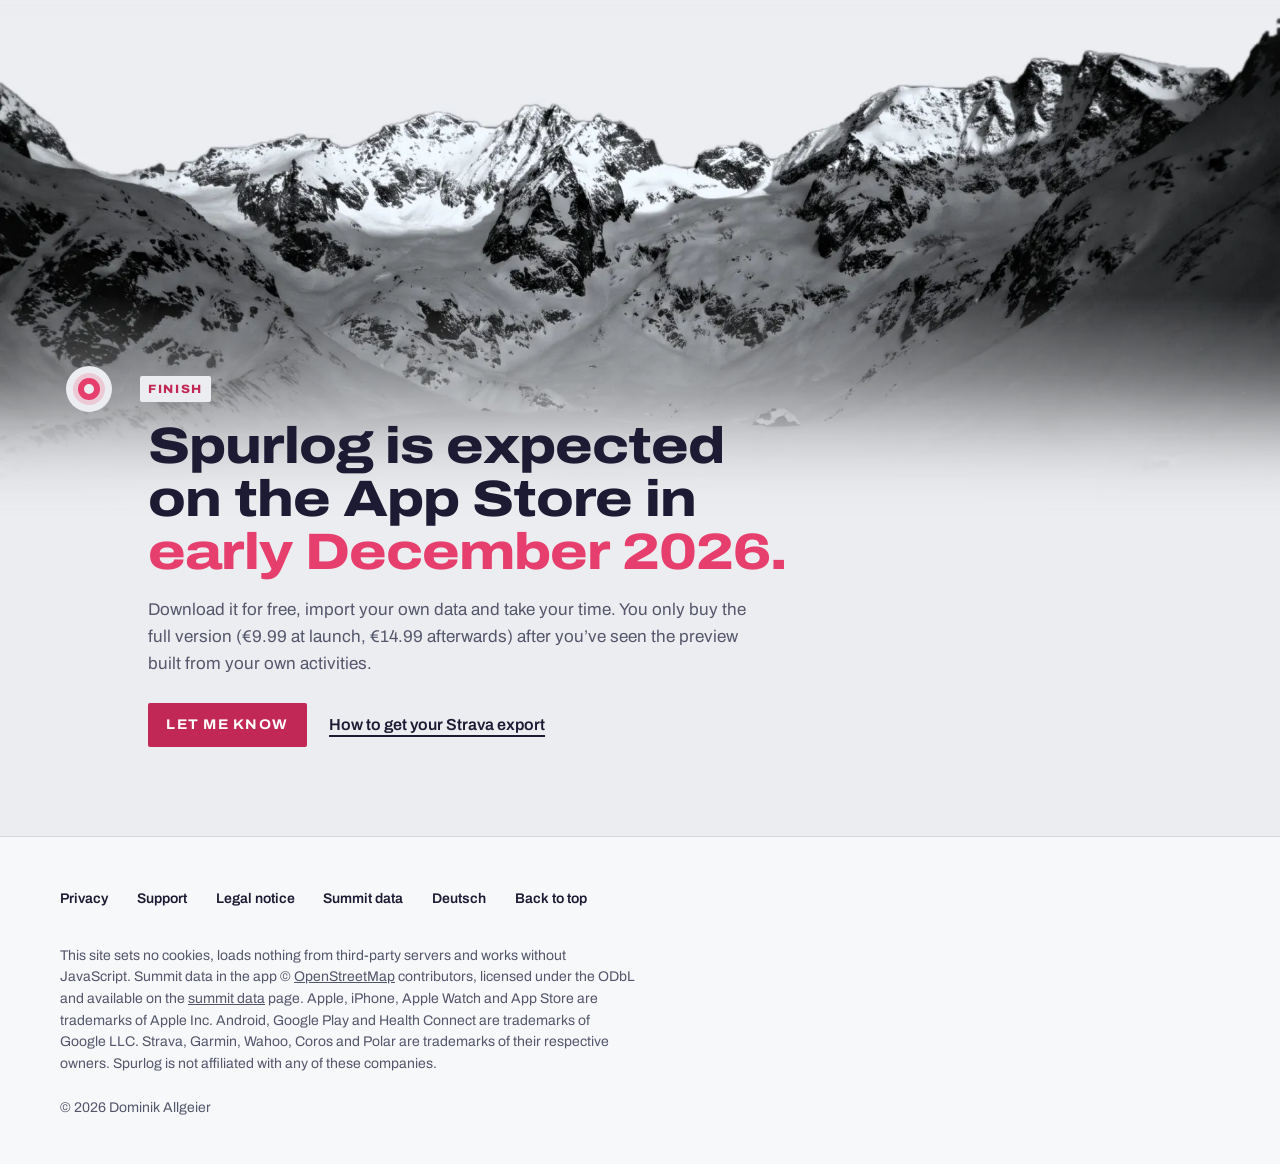
==== commit 7801f387: "Kopfzeile DE/EN: Leiste „Android-Tester gesucht“ mit Link zur Testkarte Co-Authored-By: Claude Opus " ====
--- a/en/index.html
+++ b/en/index.html
@@ -270,6 +270,11 @@
 .nots dt{font-family:var(--display);font-stretch:112%;font-weight:700;font-size:1.125rem}
 .nots dd{margin-top:.3rem;color:var(--ink-2);font-size:1rem}
 
+.tbar{background:var(--ink);color:#fff;font-size:.9375rem;line-height:1.45}
+.tbar .wrap{display:flex;flex-wrap:wrap;align-items:center;justify-content:center;gap:.3rem 1rem;padding-block:.7rem;text-align:center}
+.tbar b{font-family:var(--display);font-stretch:108%;font-size:.75rem;font-weight:800;letter-spacing:.14em;text-transform:uppercase;color:var(--route-pale)}
+.tbar a{color:#fff;font-weight:700;text-decoration:underline;text-decoration-color:var(--route);text-decoration-thickness:2px;text-underline-offset:.2em;white-space:nowrap}
+@media (hover:hover){.tbar a:hover{color:var(--route-pale)}}
 /* Ausblick */
 .next{display:grid;grid-template-columns:repeat(2,minmax(0,1fr));gap:clamp(2.2rem,4vw,3.2rem) clamp(1.6rem,4vw,4rem);margin-top:clamp(2rem,4vw,3rem)}
 .next li{position:relative;padding-top:1.7rem}
@@ -371,6 +376,7 @@
 <body>
 <a class="skip" href="#inhalt">Skip to content</a>
 
+<div class="tbar an-bald"><div class="wrap"><b>Android testers wanted</b><span>Test Spurlog before launch and keep the full version for free.</span><a href="#android-test">How to join</a></div></div>
 <header class="top">
   <div class="wrap">
     <a class="brand" href="#" aria-label="Spurlog, back to top"><img src="../img/icon-256.png" alt="" width="34" height="34"><span>Spurlog</span></a>
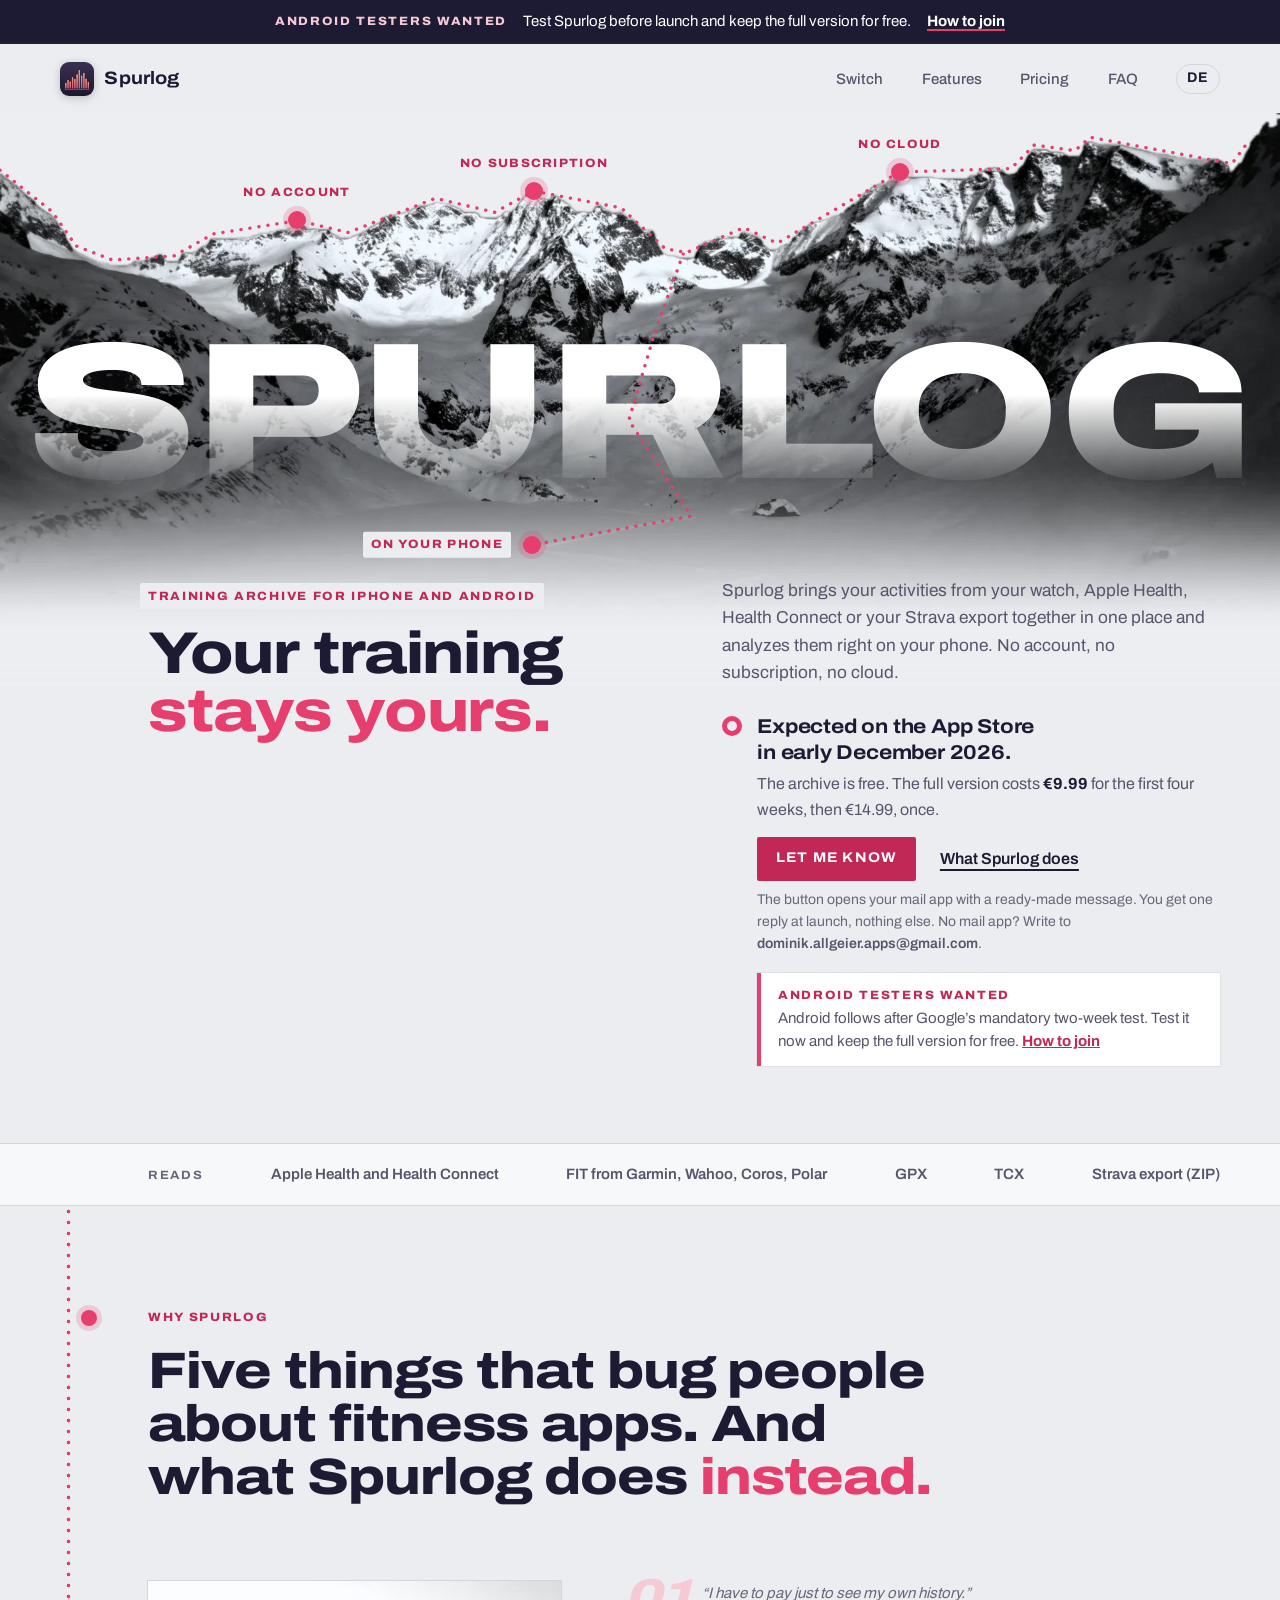
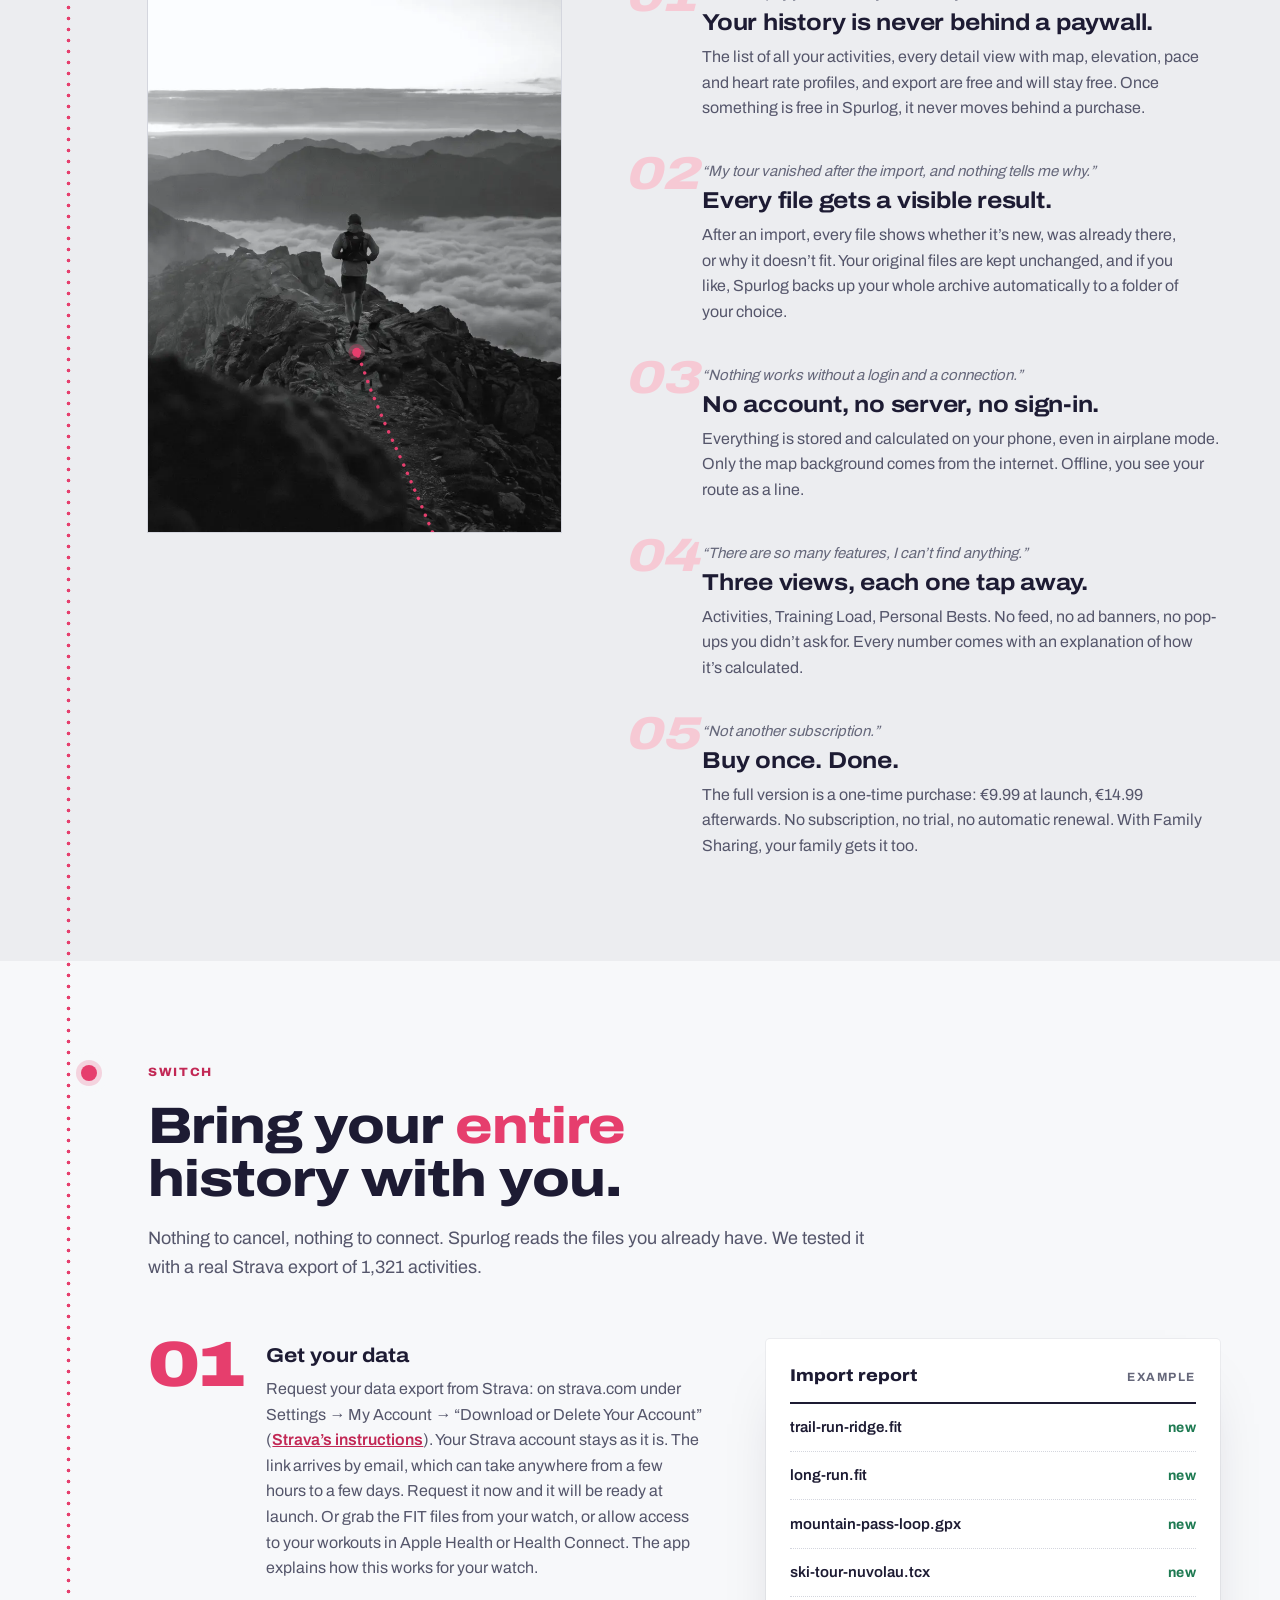
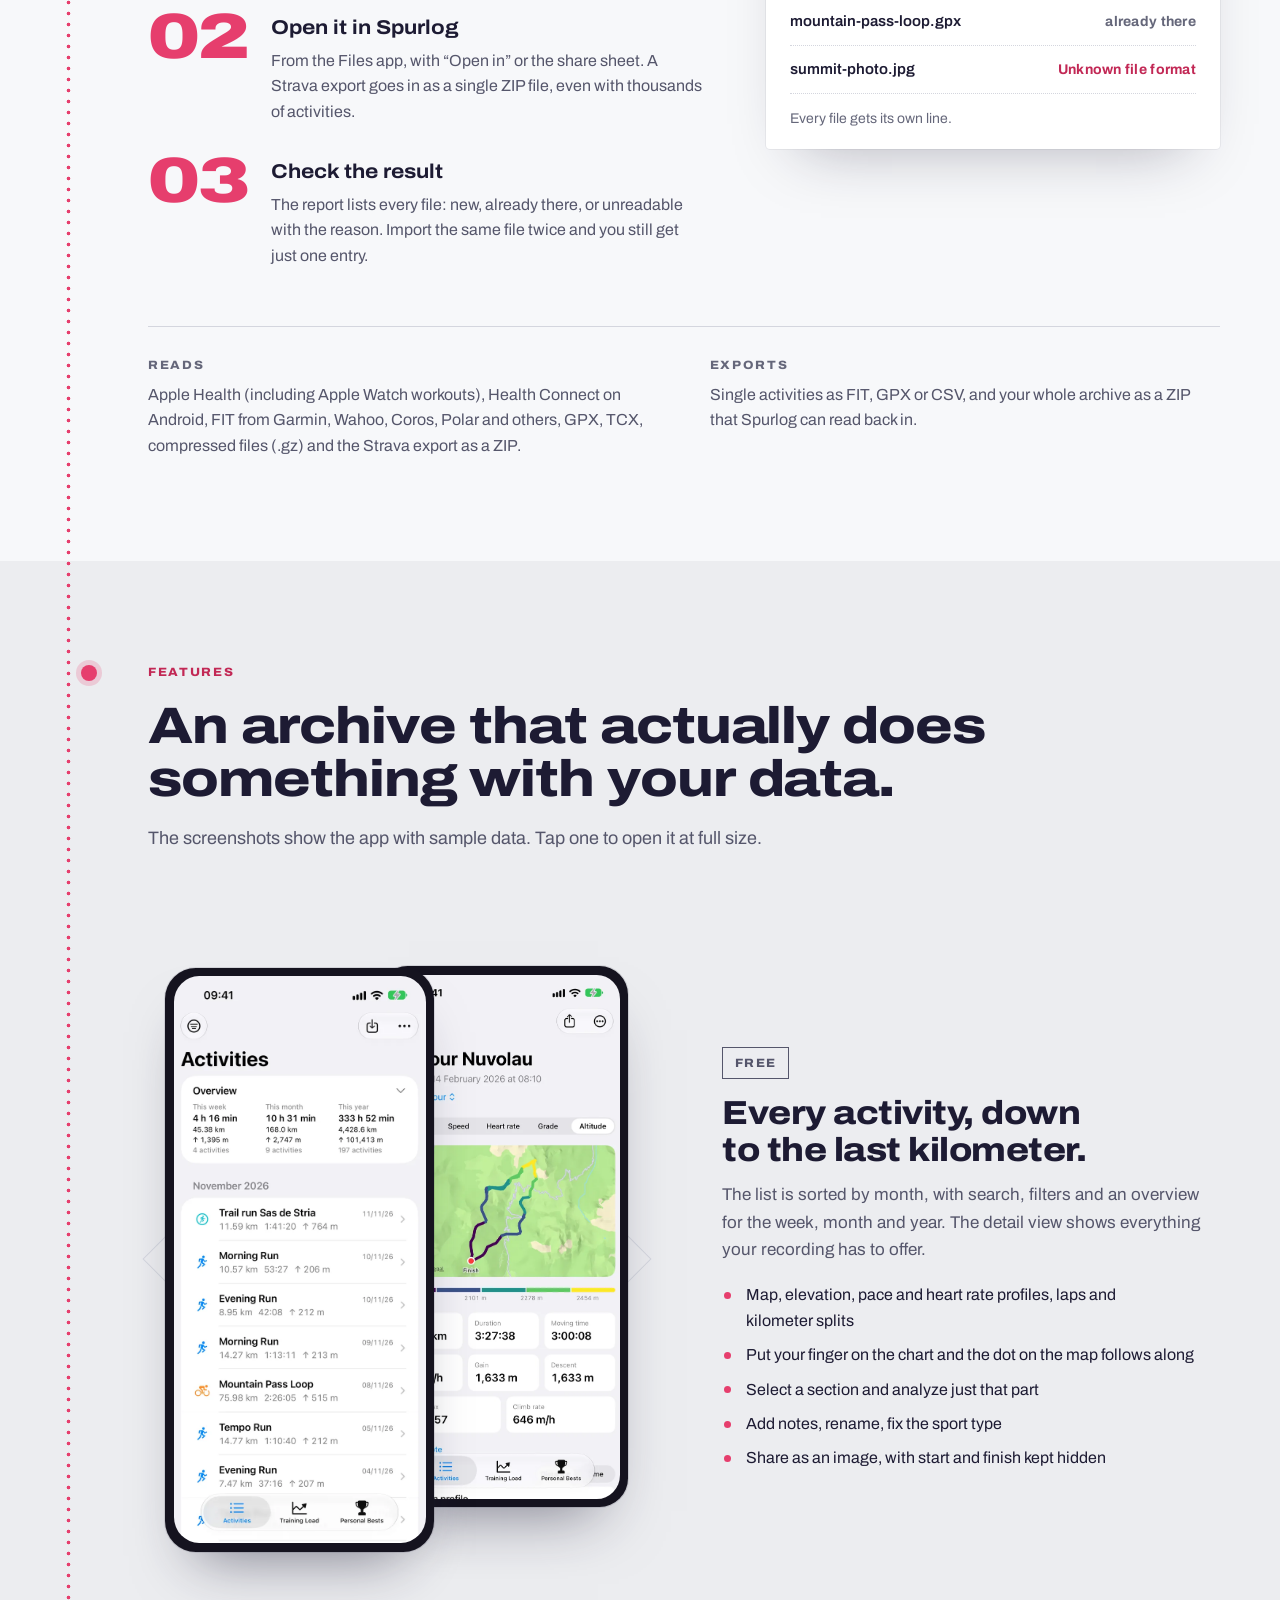
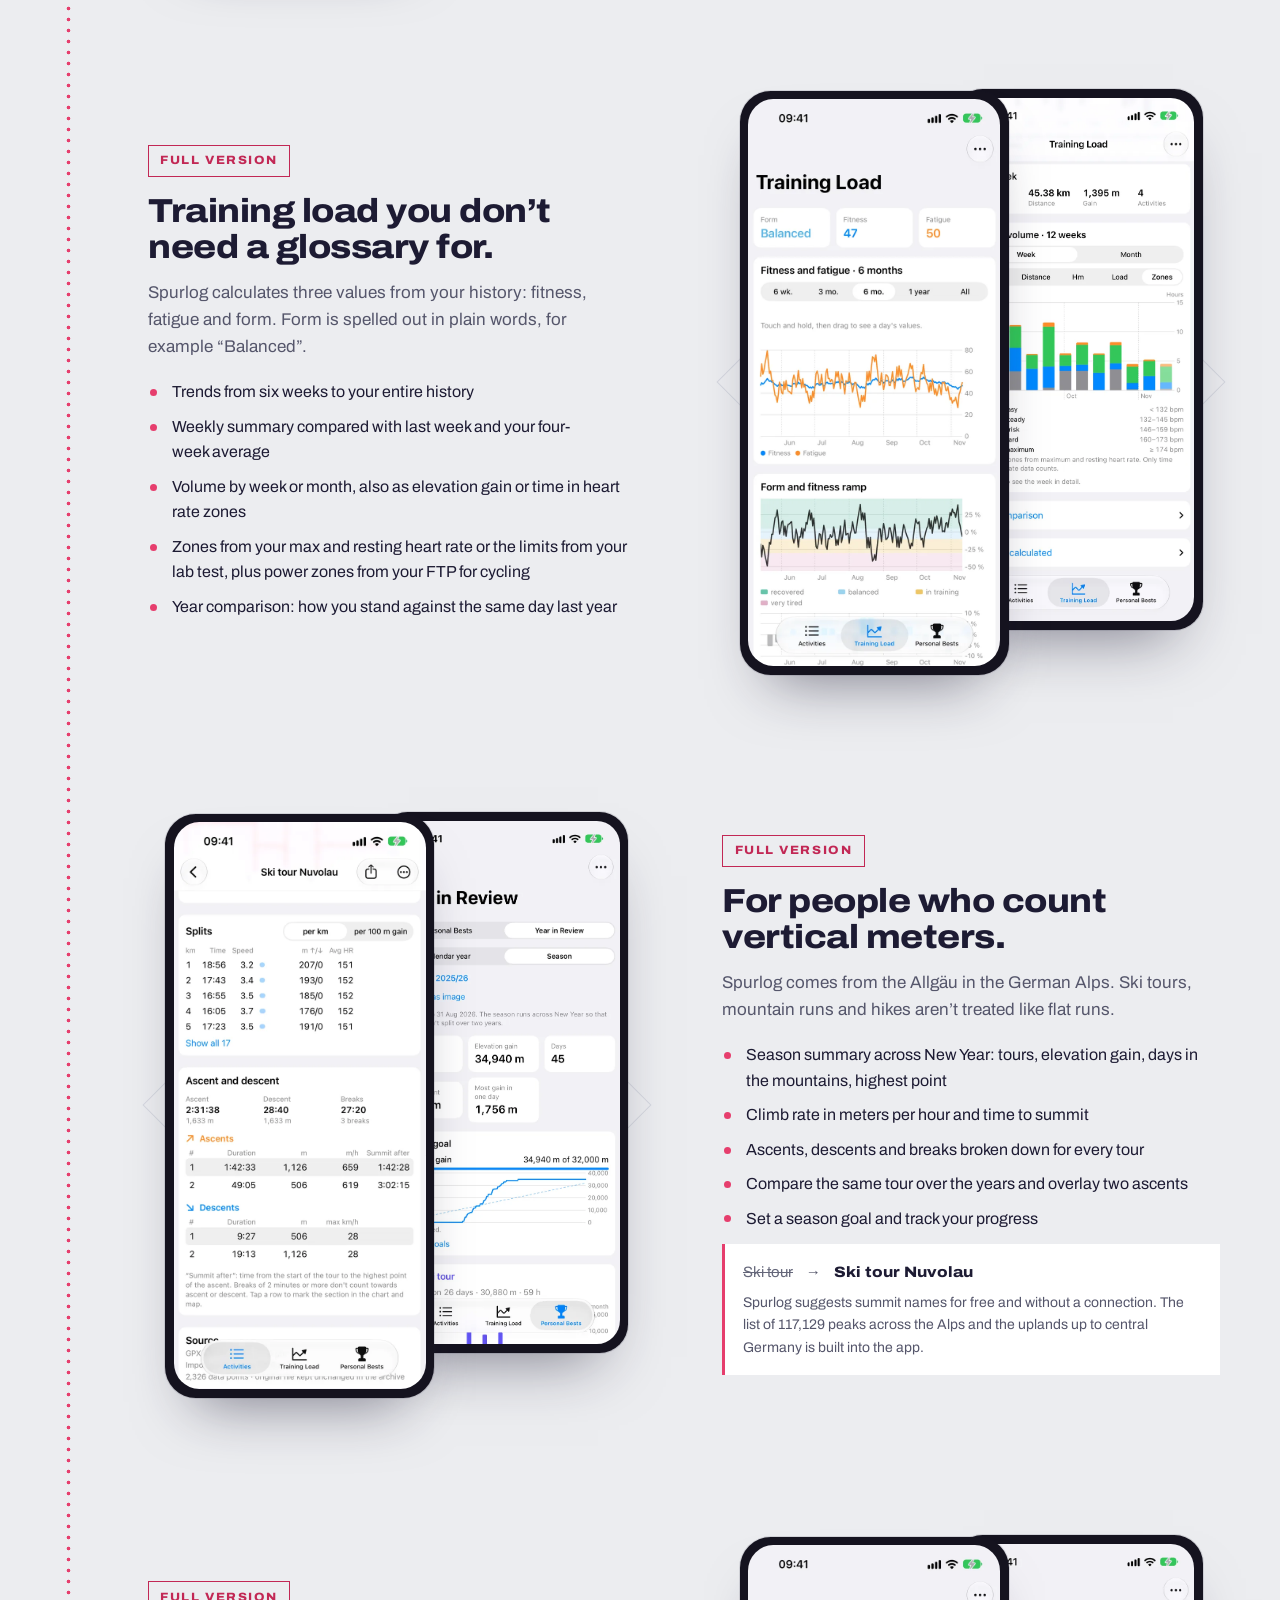
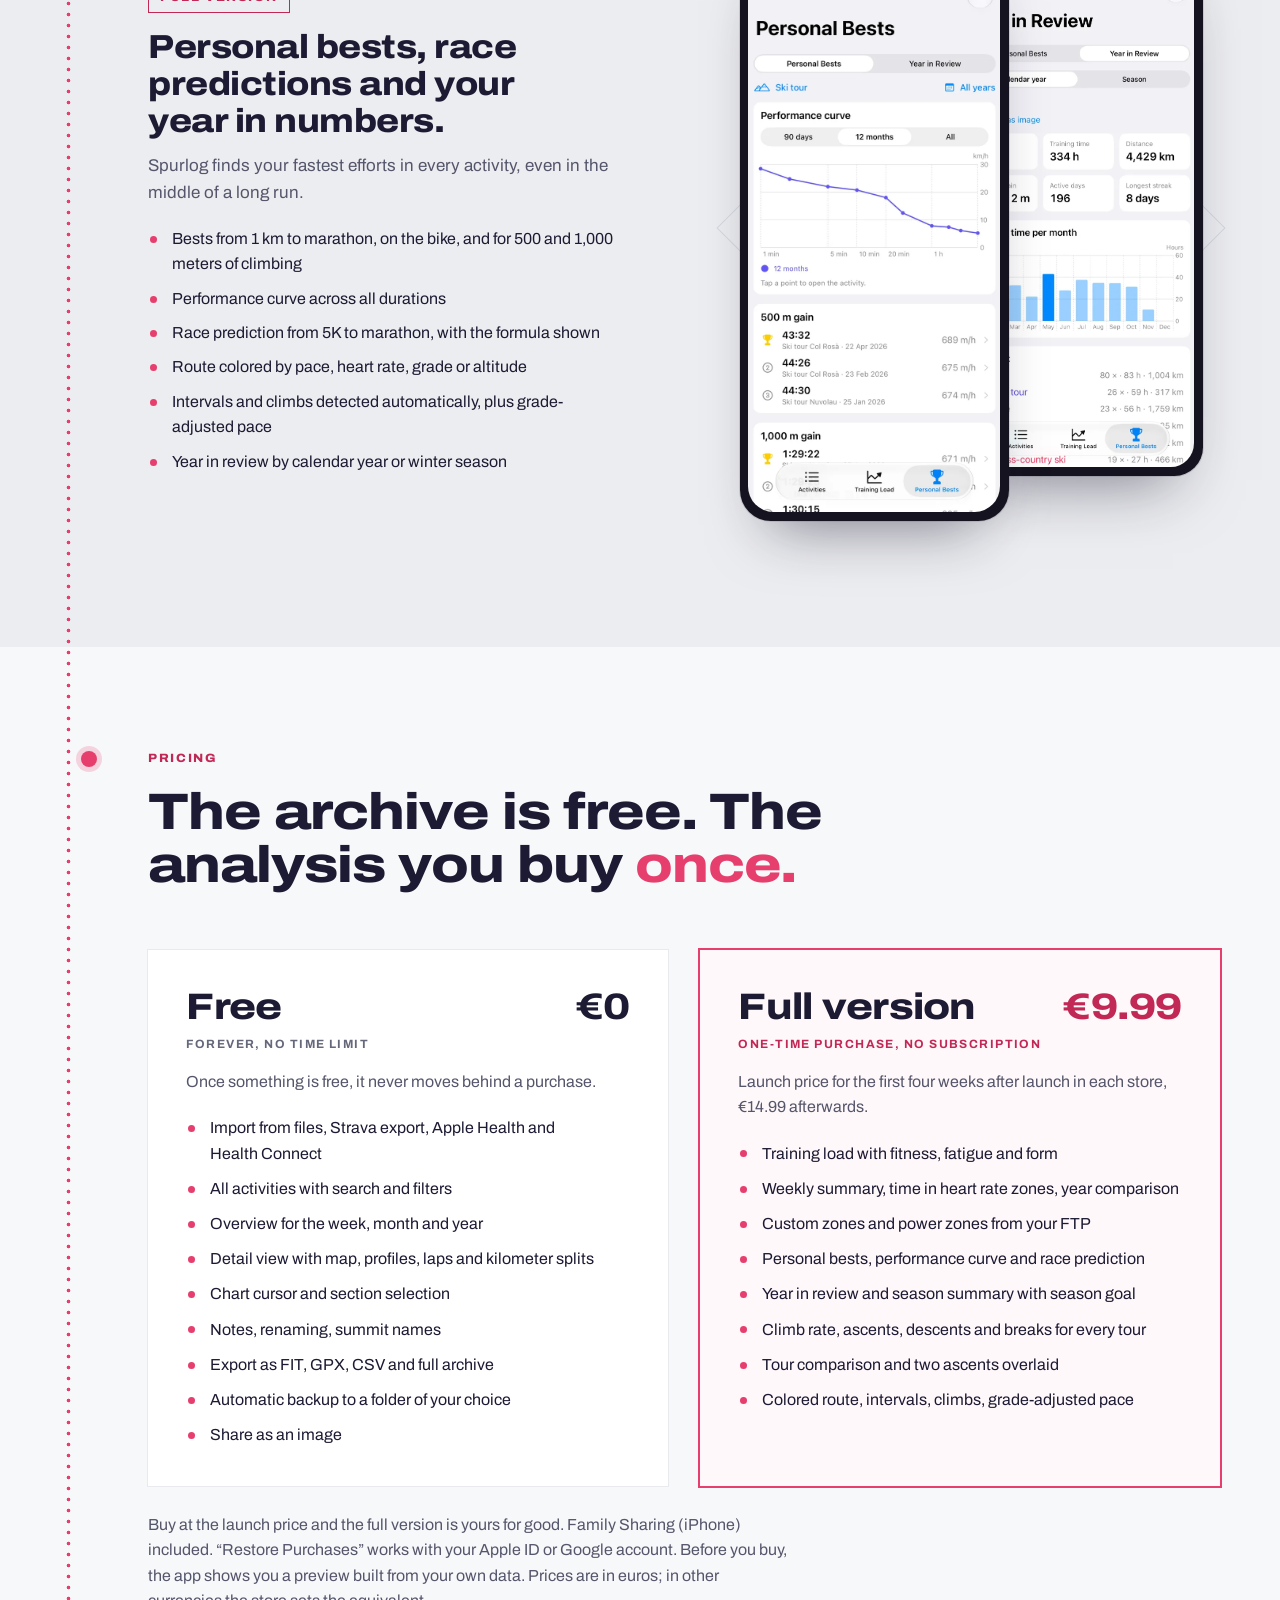
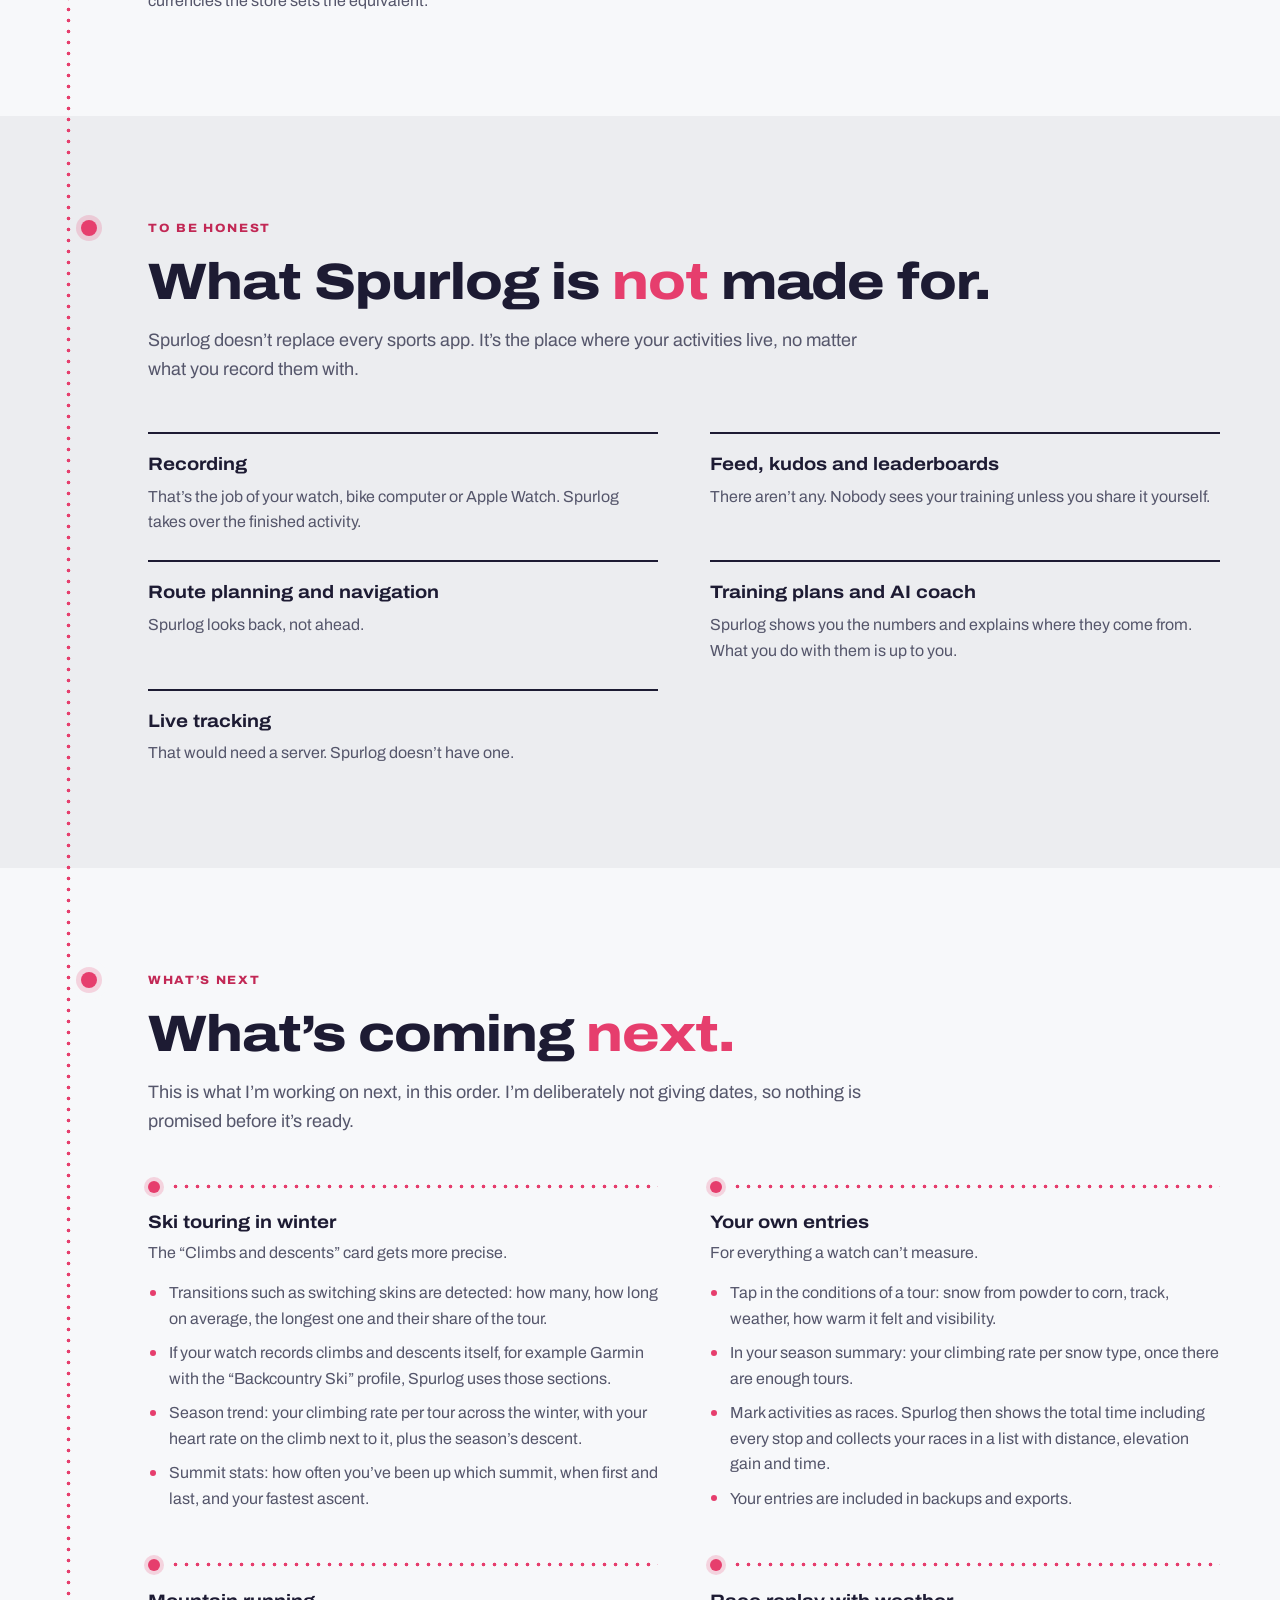
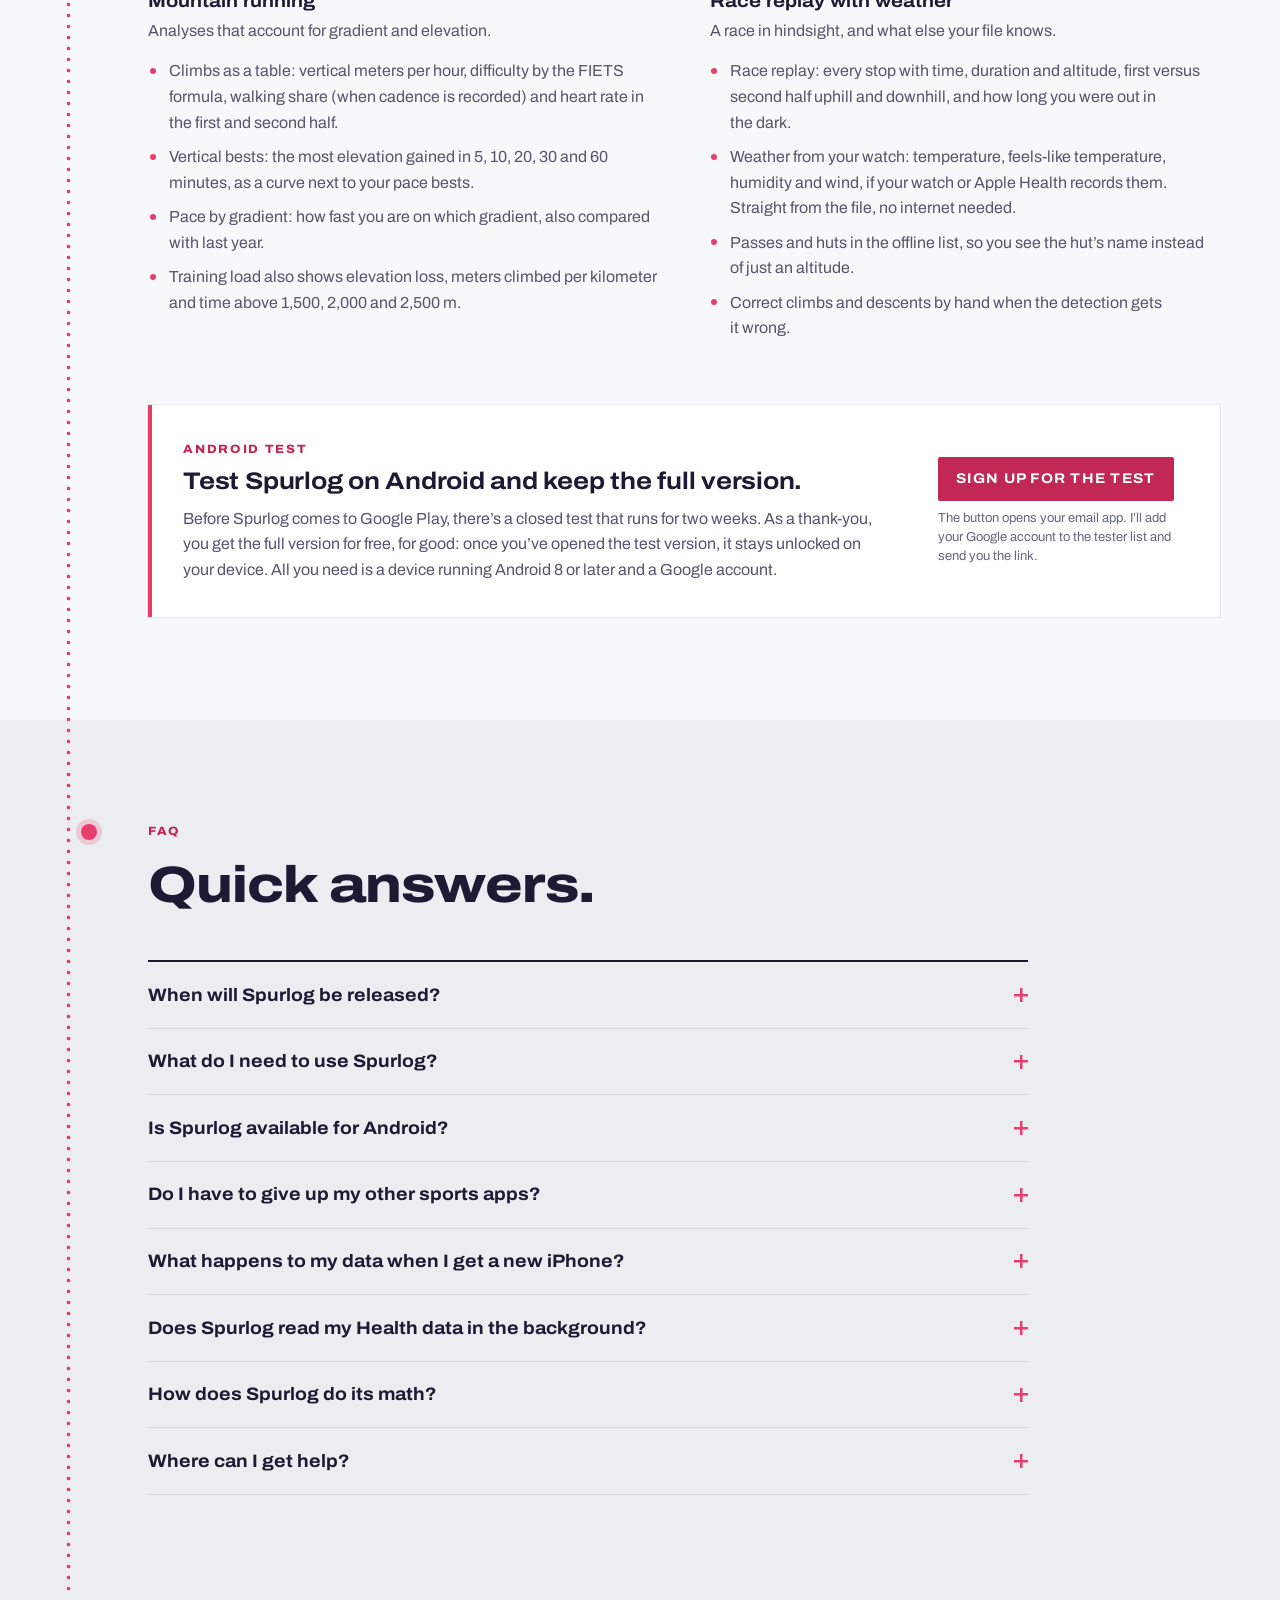
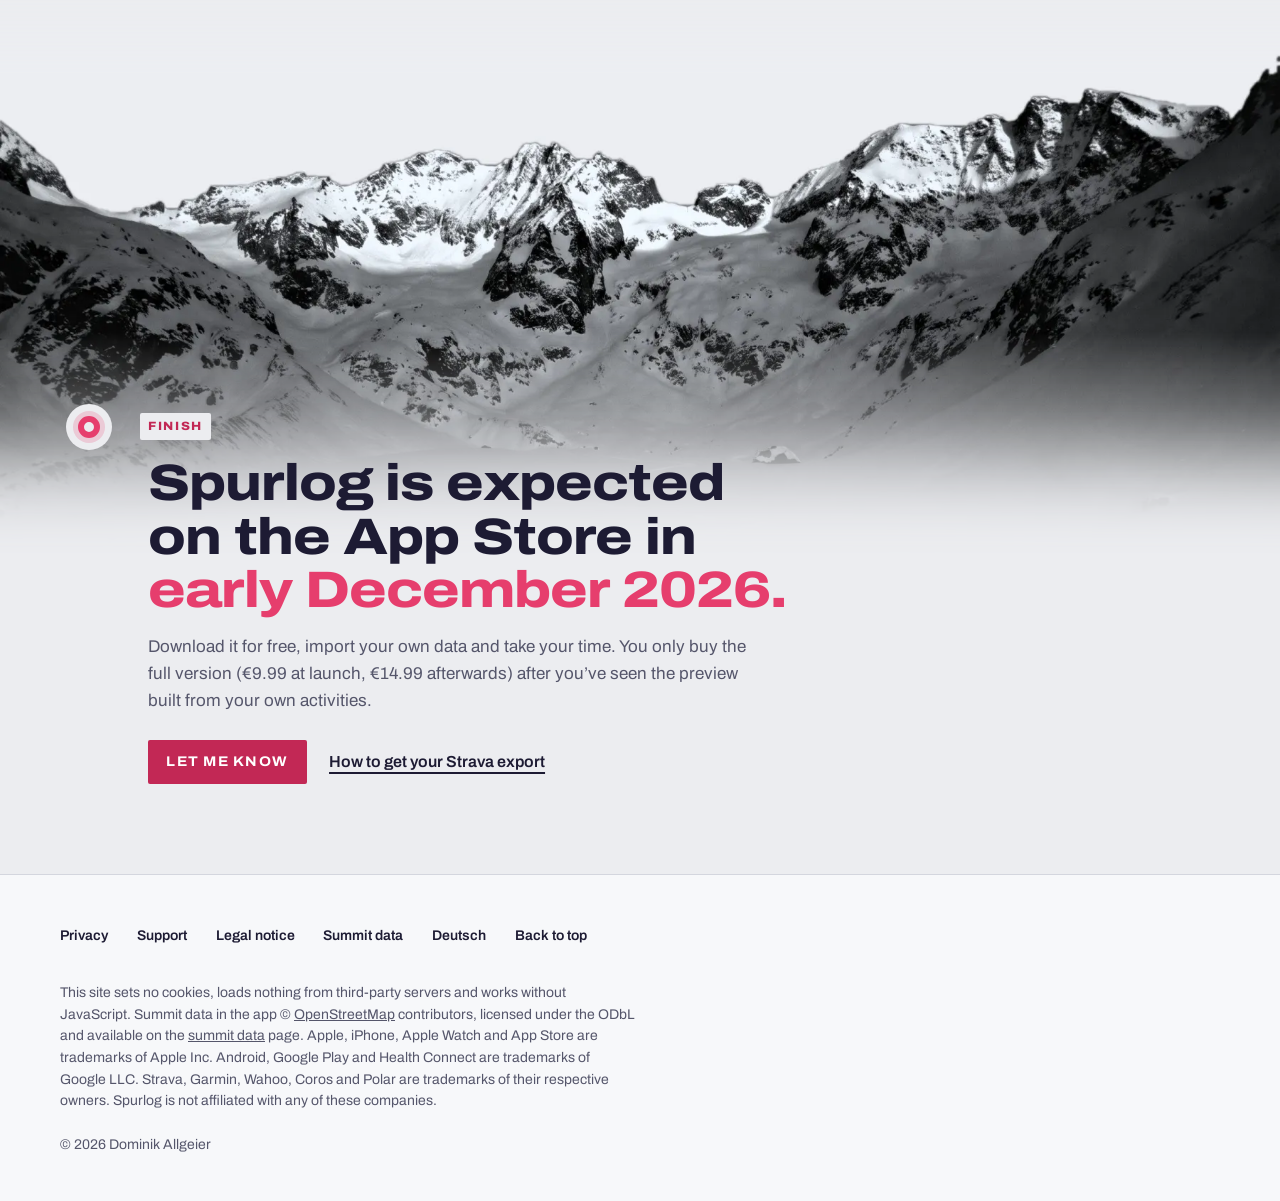
==== commit 4a9ca037: "Hero DE/EN: Android-Hinweis als sichtbarer Kasten über der Liest-Leiste Co-Authored-By: Claude Opus " ====
--- a/en/index.html
+++ b/en/index.html
@@ -275,6 +275,9 @@
 .tbar b{font-family:var(--display);font-stretch:108%;font-size:.75rem;font-weight:800;letter-spacing:.14em;text-transform:uppercase;color:var(--route-pale)}
 .tbar a{color:#fff;font-weight:700;text-decoration:underline;text-decoration-color:var(--route);text-decoration-thickness:2px;text-underline-offset:.2em;white-space:nowrap}
 @media (hover:hover){.tbar a:hover{color:var(--route-pale)}}
+.an-note{margin-top:1.1rem;max-width:36em;background:var(--card);box-shadow:0 0 0 1px rgba(29,27,51,.06),inset 4px 0 0 var(--route);padding:.8rem 1.1rem .85rem 1.3rem;font-size:.9375rem;line-height:1.5;color:var(--ink-2)}
+.an-note b{display:block;font-family:var(--display);font-stretch:108%;font-size:.75rem;font-weight:800;letter-spacing:.14em;text-transform:uppercase;color:var(--route-deep);margin-bottom:.2rem}
+.an-note a{color:var(--route-deep);font-weight:700;white-space:nowrap}
 /* Ausblick */
 .next{display:grid;grid-template-columns:repeat(2,minmax(0,1fr));gap:clamp(2.2rem,4vw,3.2rem) clamp(1.6rem,4vw,4rem);margin-top:clamp(2rem,4vw,3rem)}
 .next li{position:relative;padding-top:1.7rem}
@@ -426,7 +429,7 @@
           <a class="more" href="#funktionen">What Spurlog does</a>
         </div>
         <p class="launch-fine">The button opens your mail app with a ready-made message. You get one reply at launch, nothing else. No mail app? Write to <b>dominik.allgeier.apps@gmail.com</b>.</p>
-        <p class="launch-fine an-bald">The Android version comes to Google Play once Google’s mandatory two-week test is complete; the date is not fixed yet. <a href="#android-test">Join the test and keep the full version.</a></p>
+        <p class="an-note an-bald"><b>Android testers wanted</b>Android follows after Google’s mandatory two-week test. Test it now and keep the full version for free. <a href="#android-test">How to join</a></p>
       </div>
       <div class="cta-row">
         <!-- STORE-LINK App Store: fill in href before setting data-ios="da" -->
@@ -435,7 +438,7 @@
         <a class="store alt an-da" href="https://play.google.com/store/apps/details?id=com.dominikallgeier.spurlog&amp;hl=en">Get it on Google Play</a>
         <a class="more ios-da" href="#funktionen">What Spurlog does</a>
       </div>
-      <p class="launch-note ios-da an-bald">The Android version comes to Google Play once Google’s mandatory two-week test is complete; the date is not fixed yet. <a href="#android-test">Join the test and keep the full version.</a></p>
+      <p class="an-note ios-da an-bald"><b>Android testers wanted</b>Android follows after Google’s mandatory two-week test. Test it now and keep the full version for free. <a href="#android-test">How to join</a></p>
     </div>
   </div>
 </section>
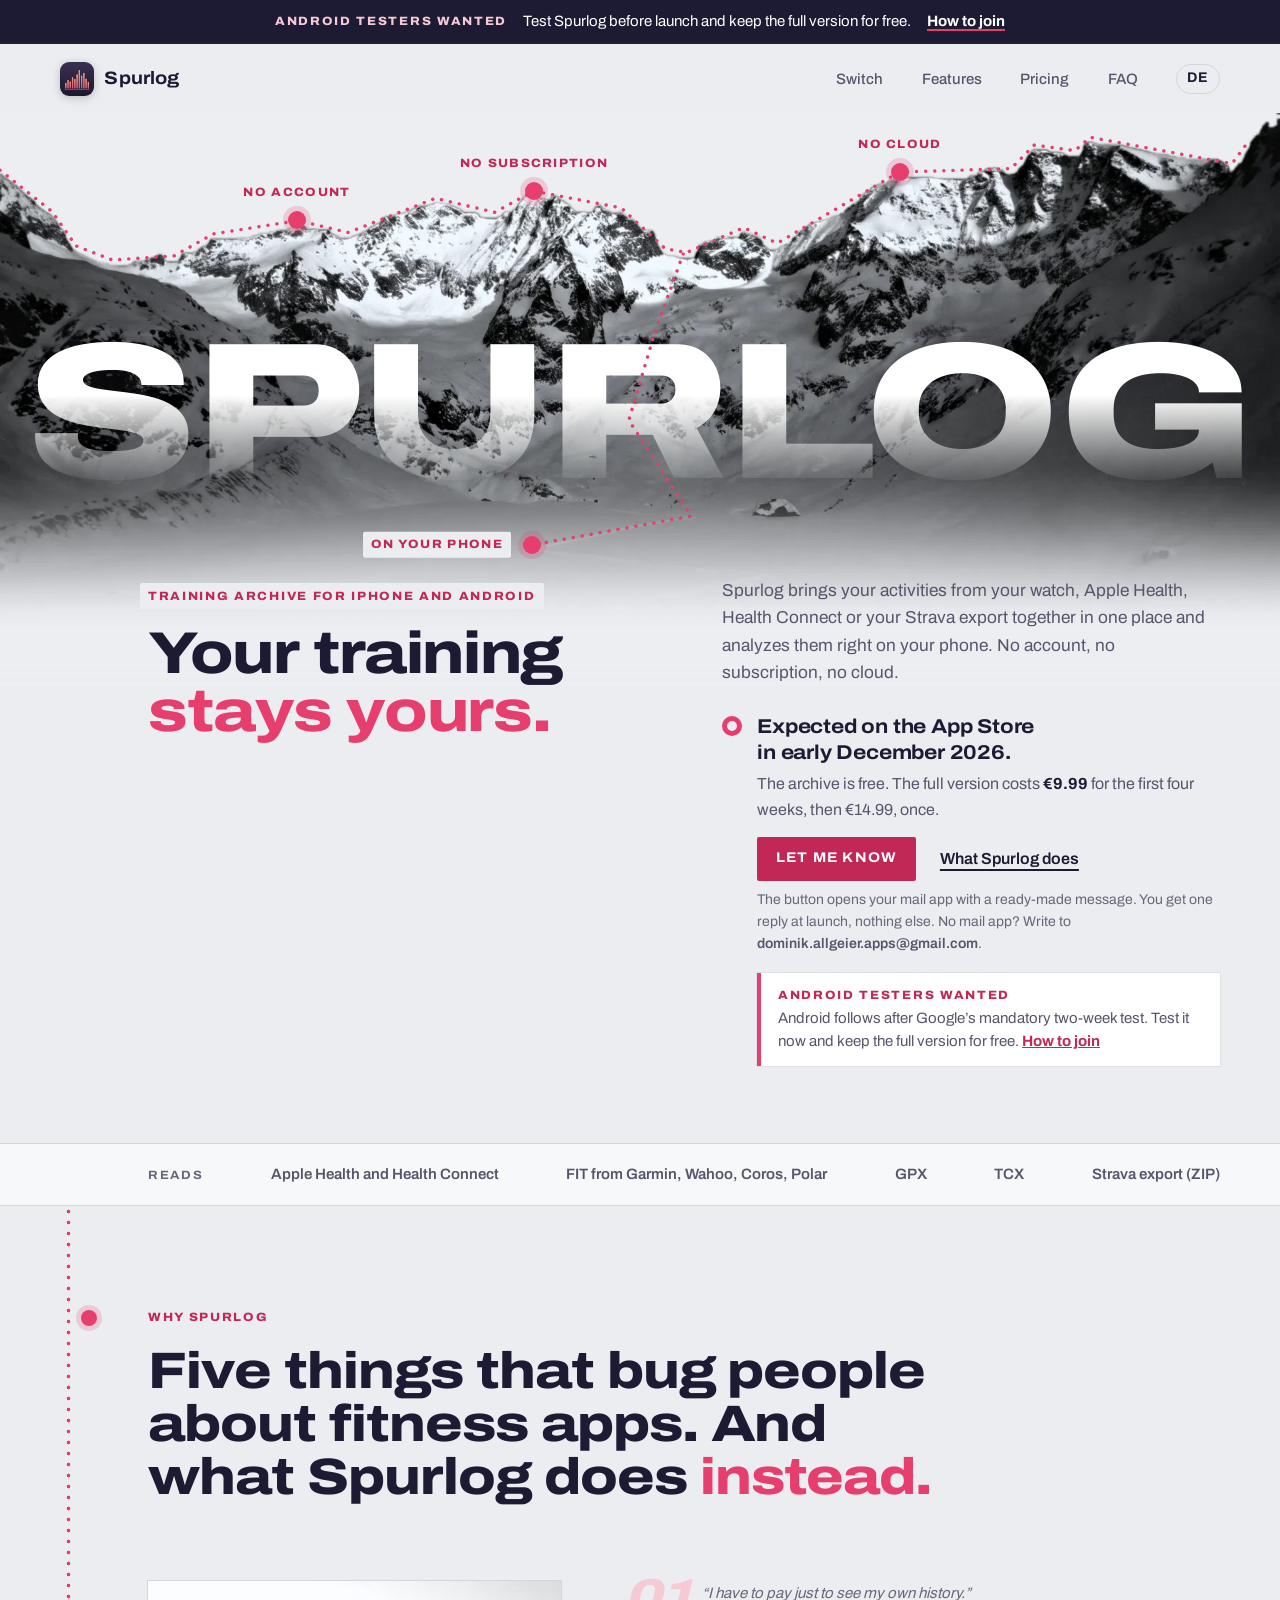
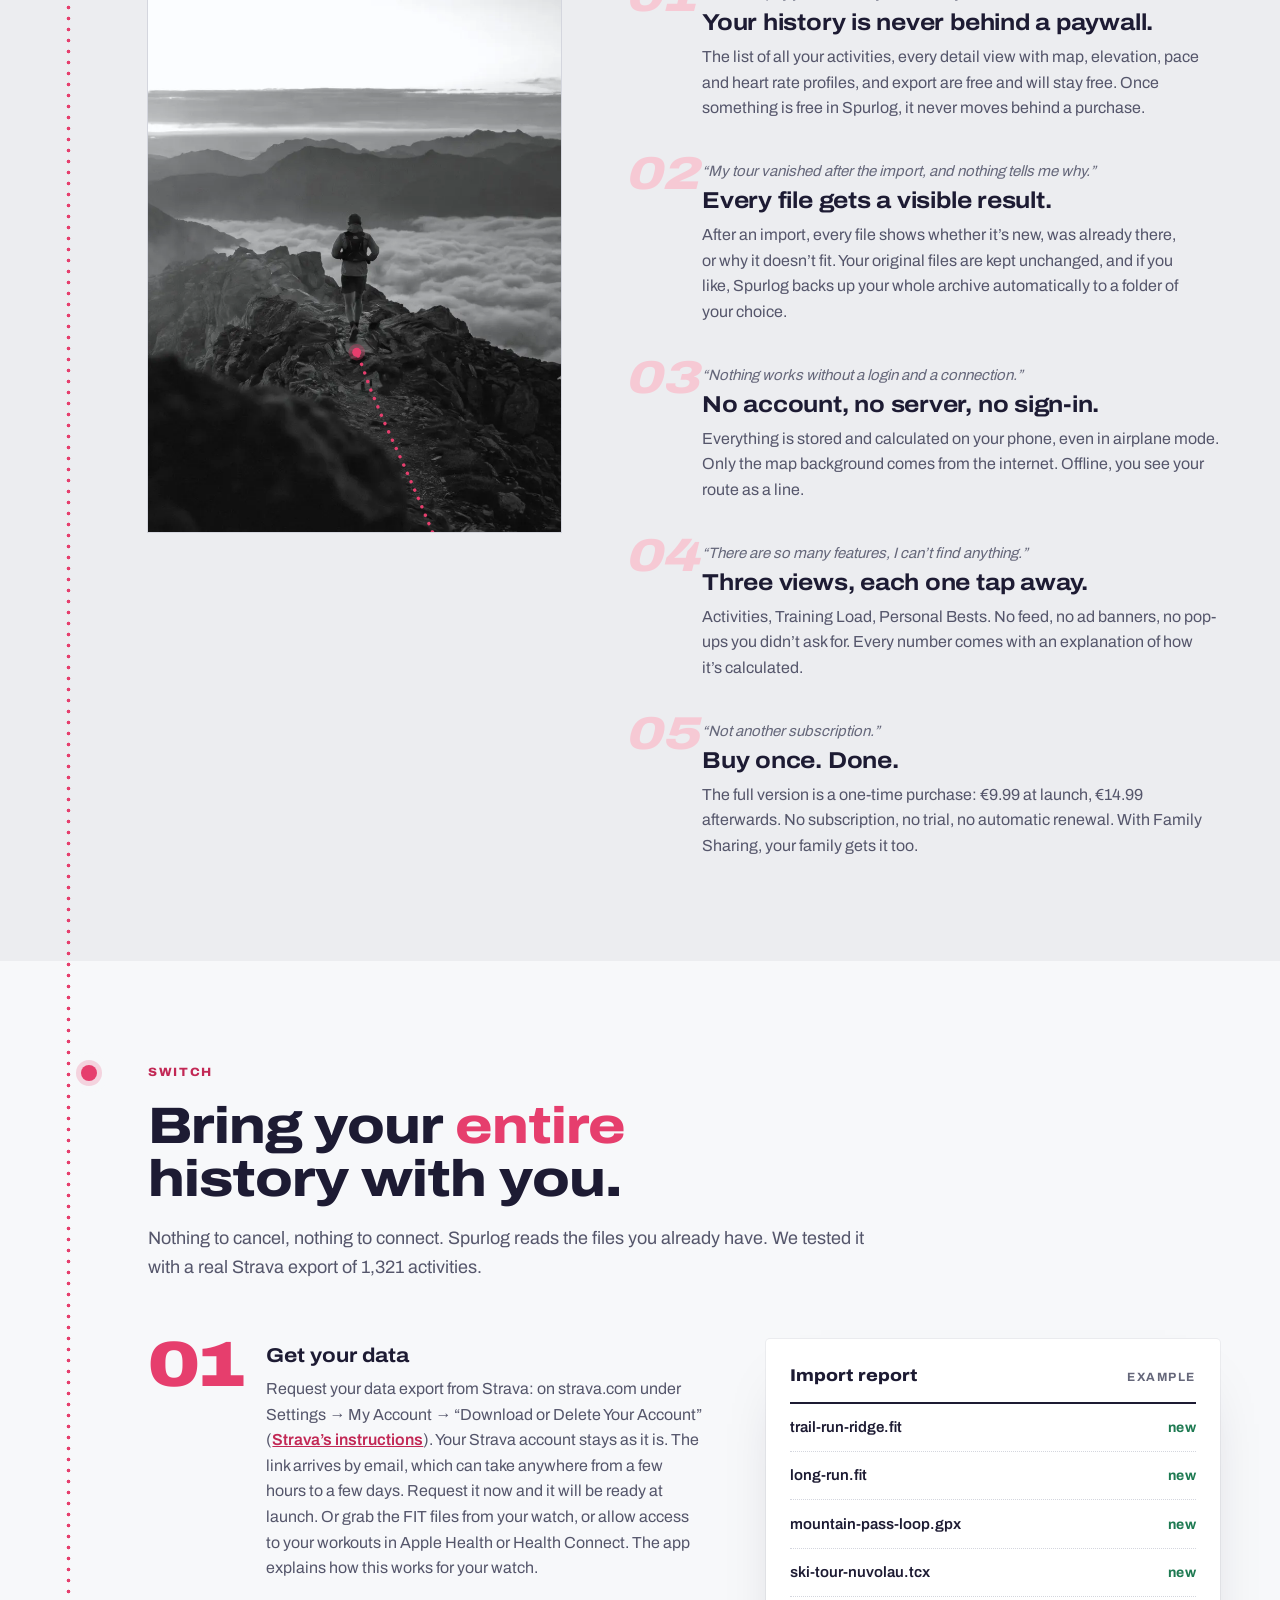
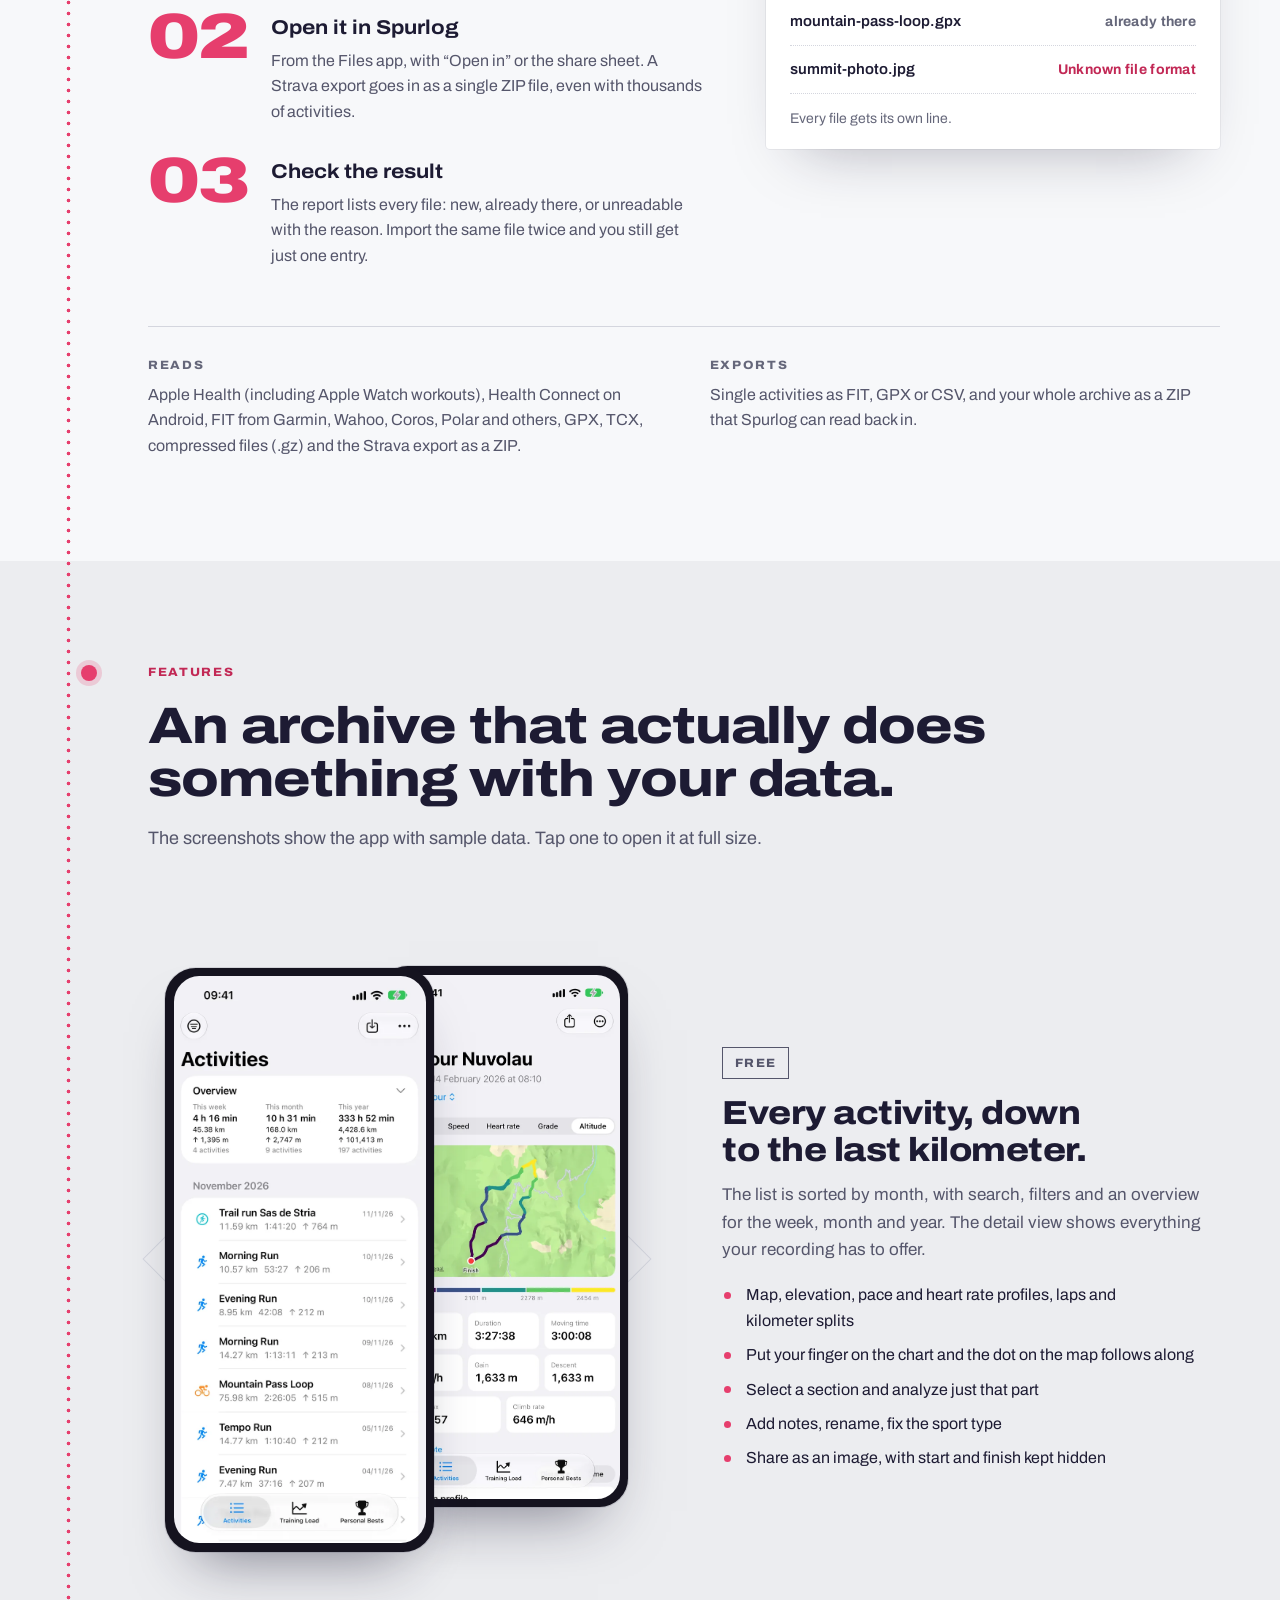
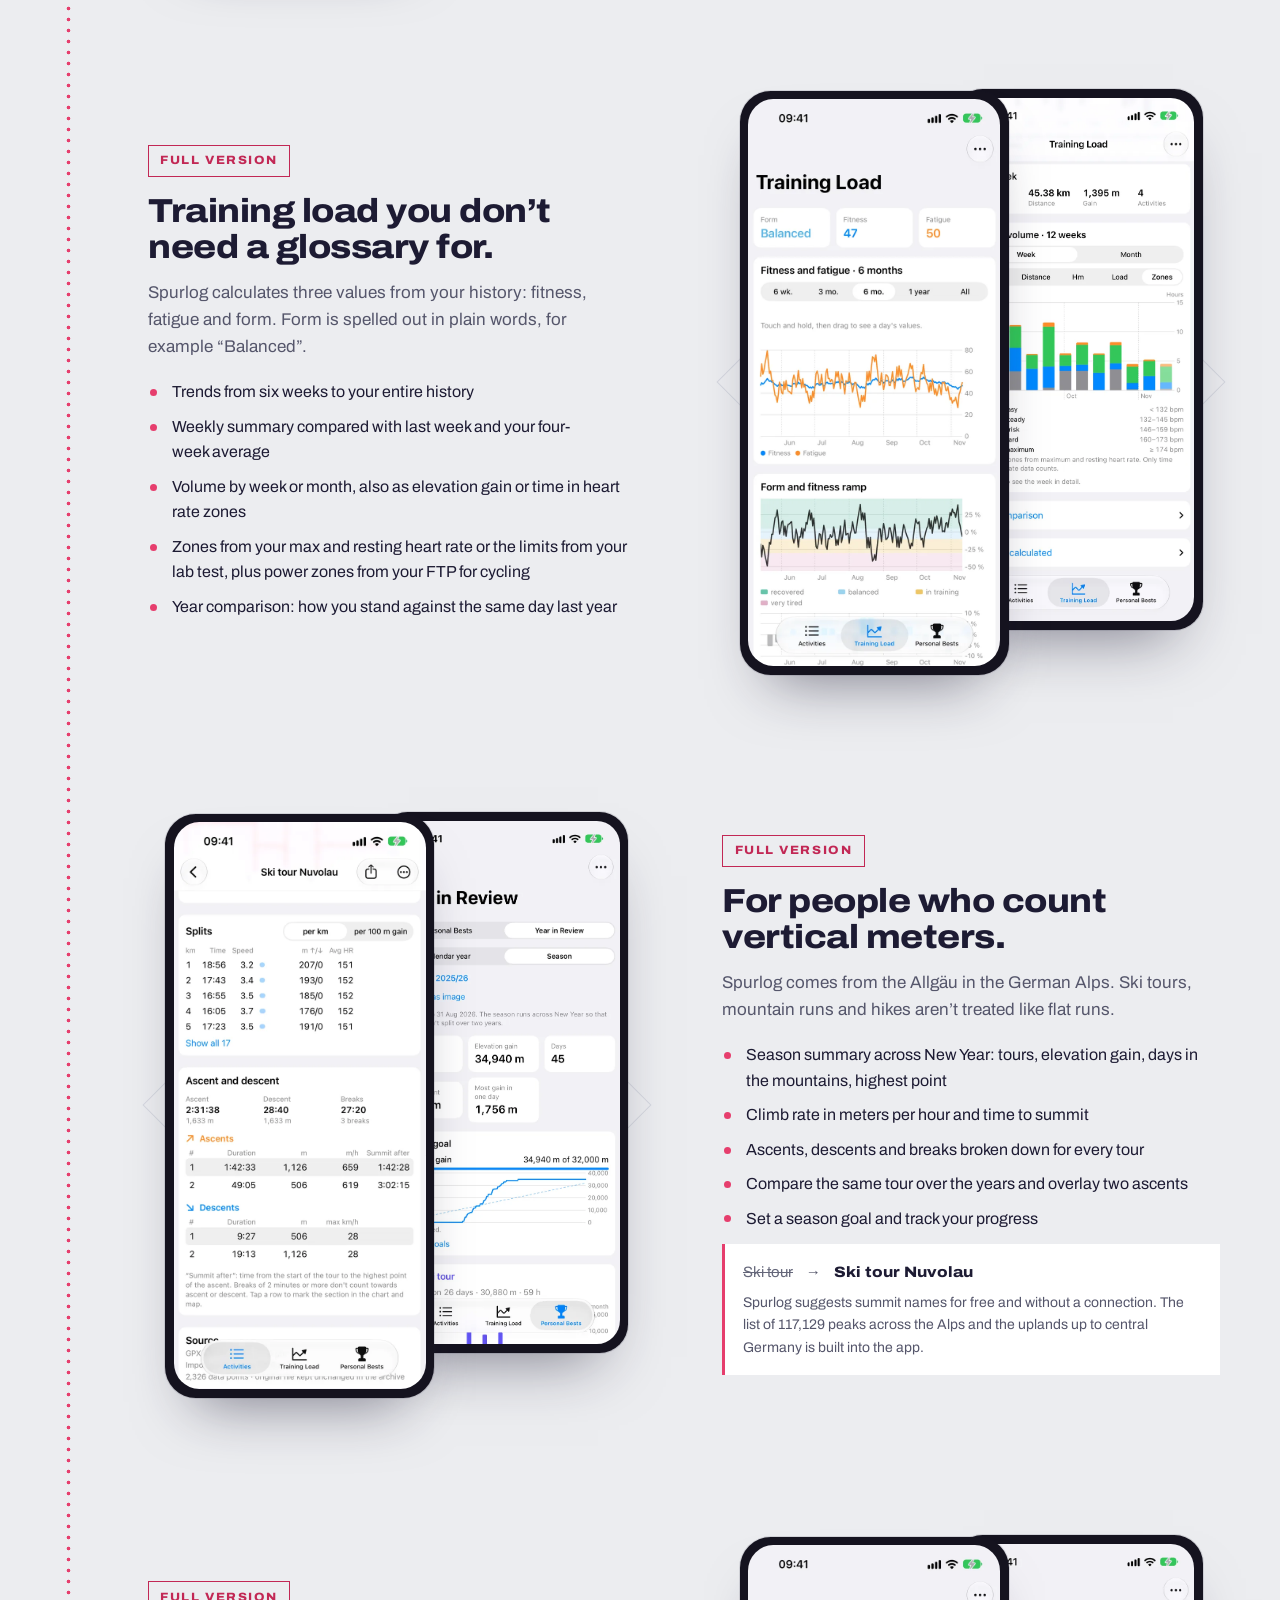
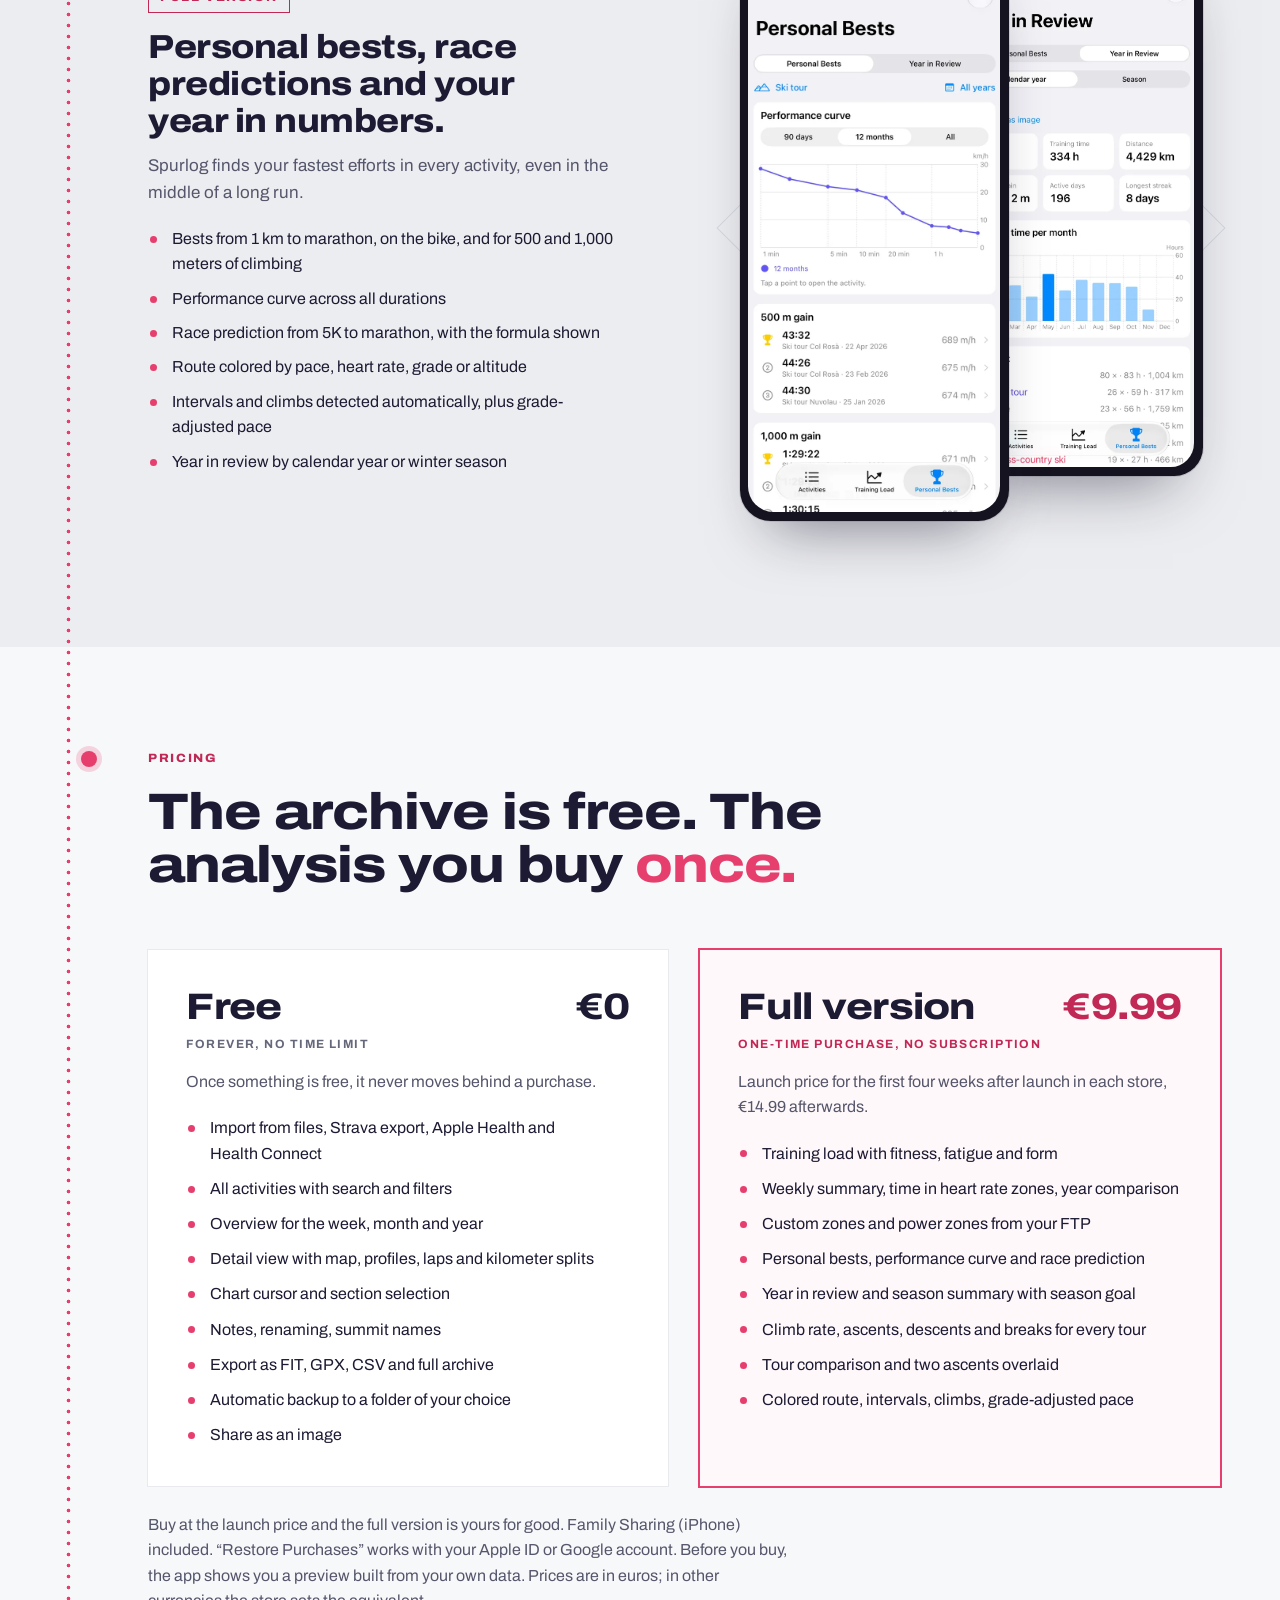
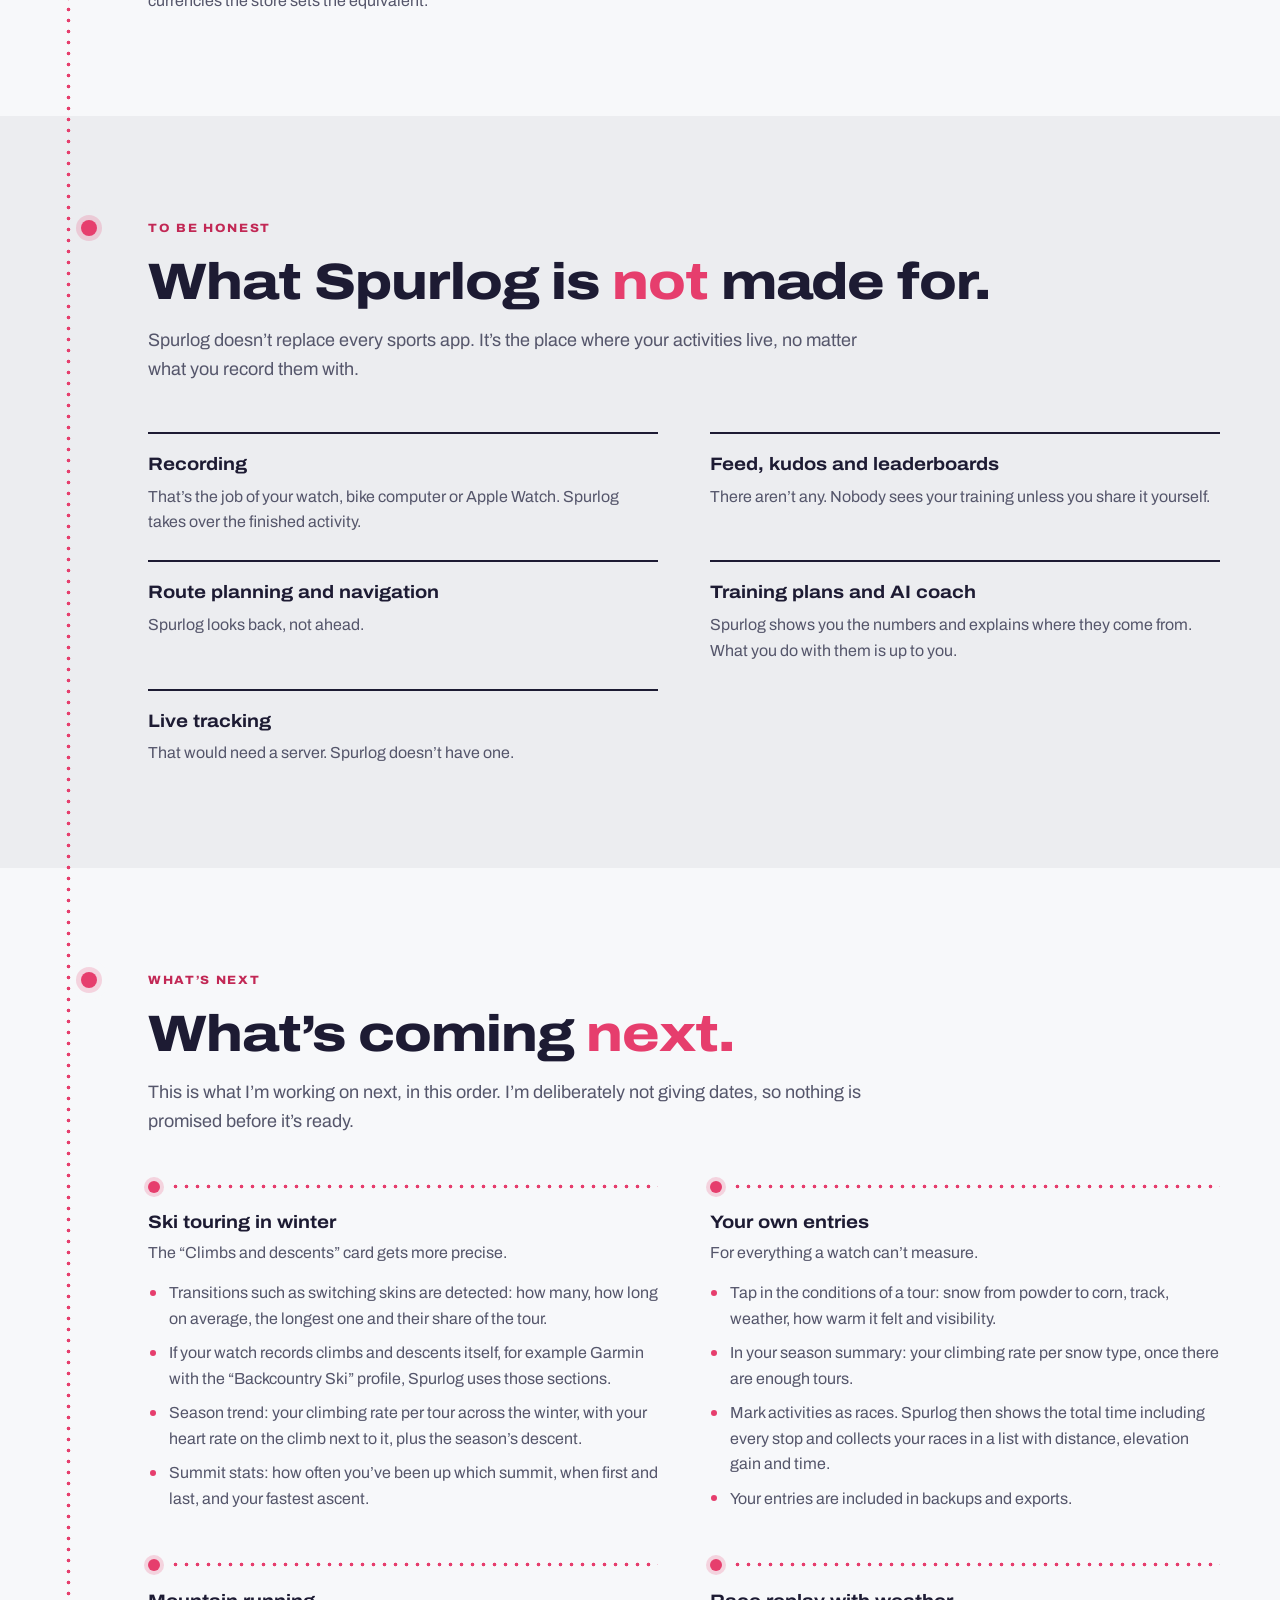
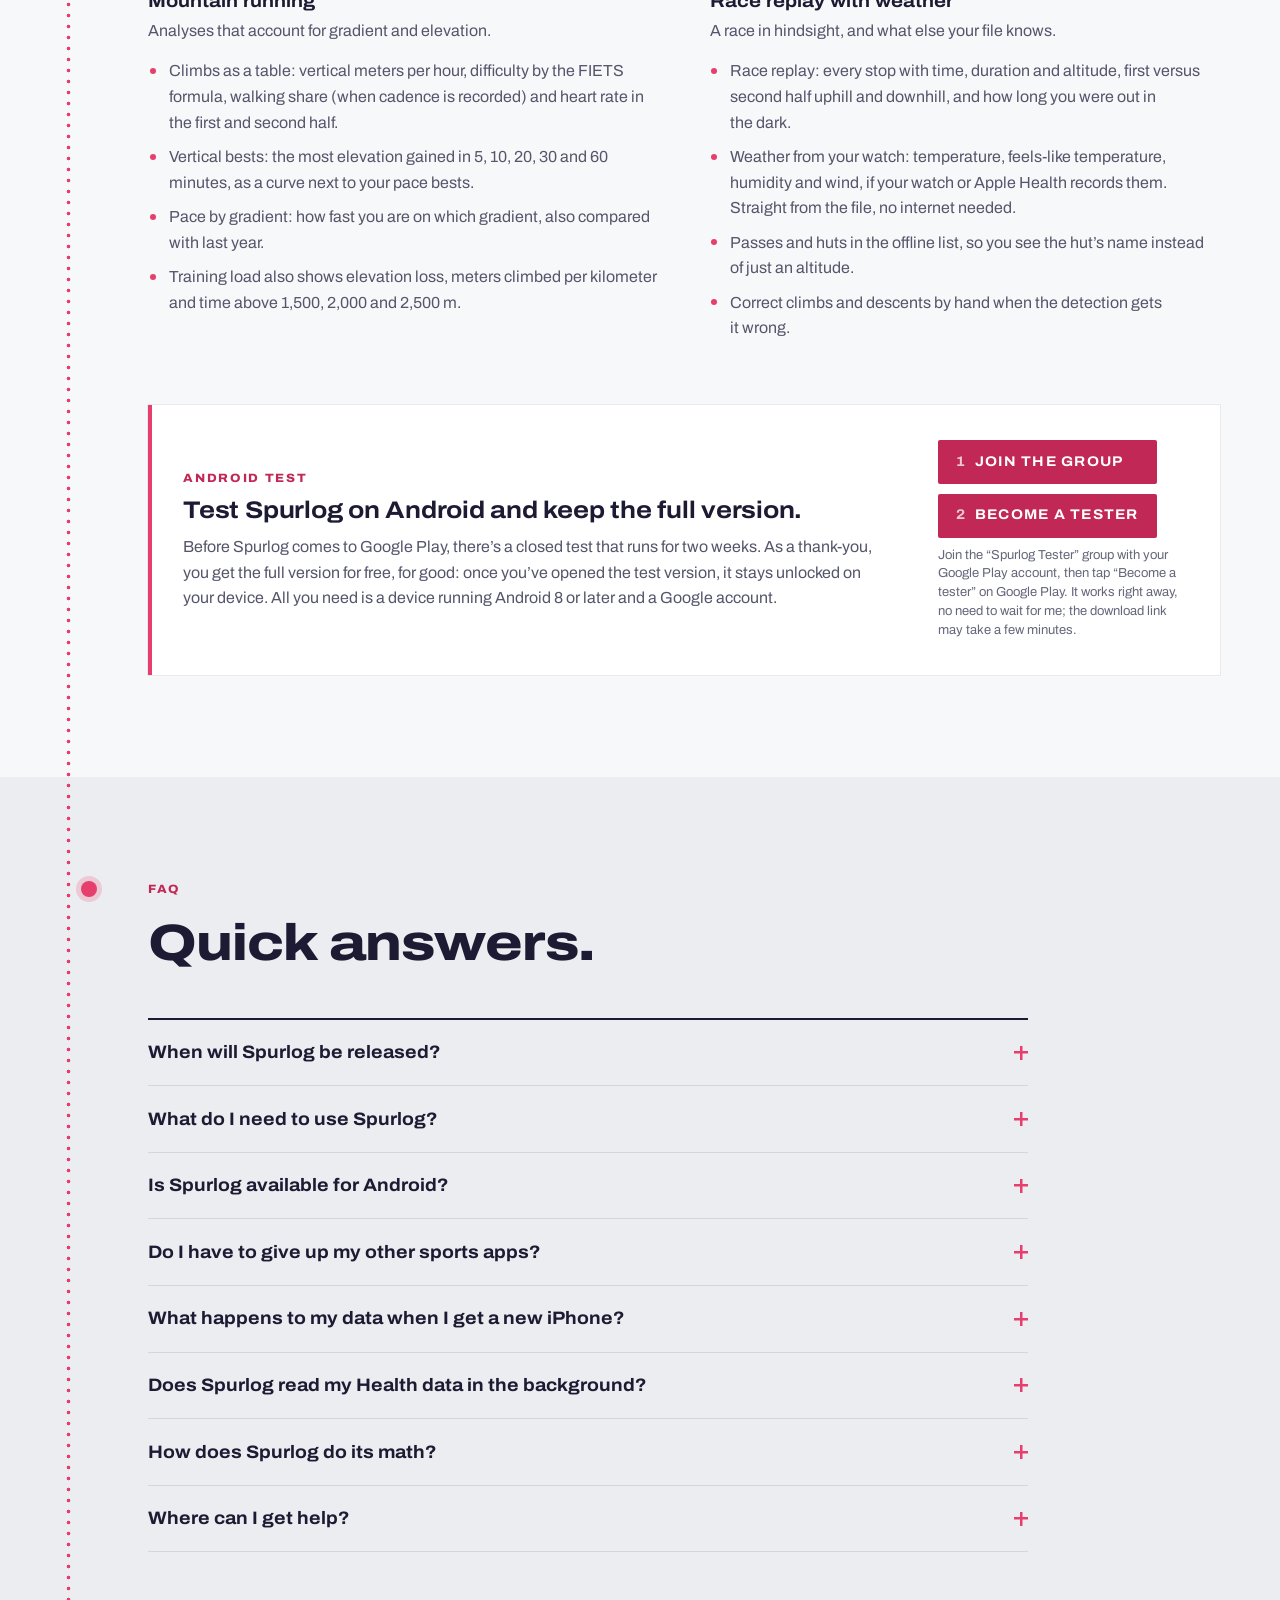
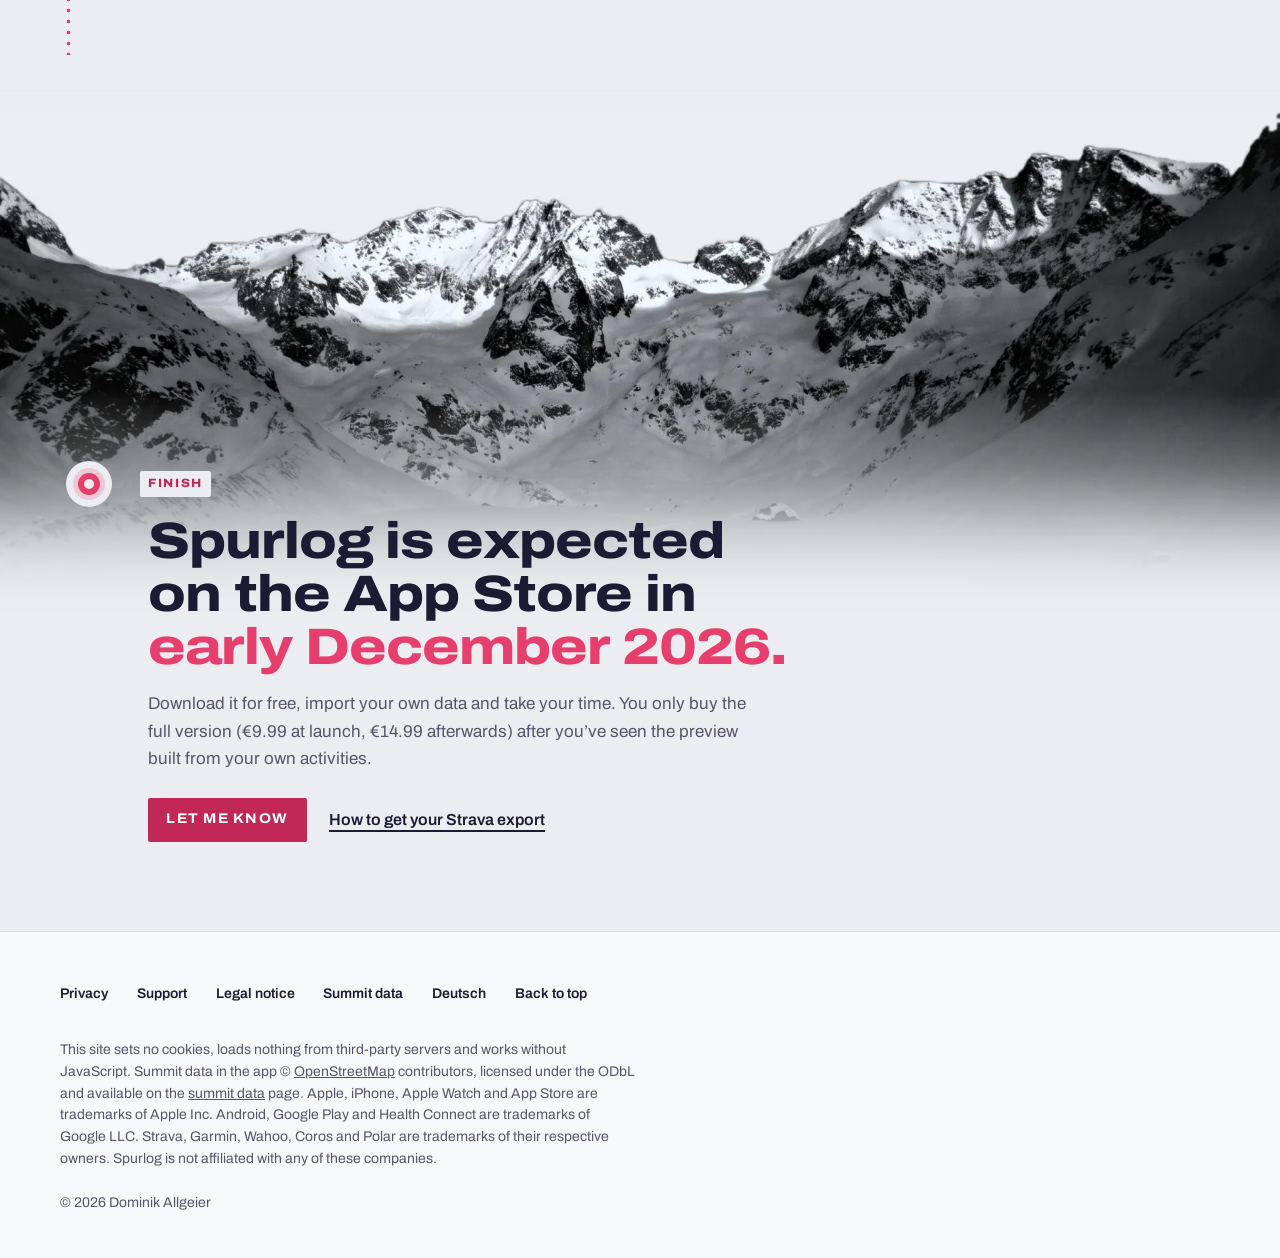
==== commit 0aa5496c: "Android-Test: Anmeldung über Google-Gruppe statt Mail (DE/EN) Co-Authored-By: Claude Opus 5.5 <norep" ====
--- a/en/index.html
+++ b/en/index.html
@@ -295,6 +295,8 @@
 .tester p:not(.label){margin-top:.6rem;color:var(--ink-2);font-size:1rem;max-width:44em}
 .tester .act{display:grid;justify-items:start;gap:.5rem}
 .tester .act small{font-size:.8125rem;color:var(--ink-3);max-width:19em;line-height:1.45}
+.tester .join{display:grid;gap:.6rem}
+.tester .join b{margin-right:.6em;opacity:.75}
 .launch-fine a,.launch-note a{color:var(--route-deep);font-weight:600}
 @media (max-width:759px){.next{grid-template-columns:minmax(0,1fr)}}
 @media (max-width:760px){.tester{grid-template-columns:minmax(0,1fr)}.tester .act small{max-width:none}}
@@ -689,8 +691,11 @@
         <p>Before Spurlog comes to Google Play, there’s a closed test that runs for two weeks. As a thank-you, you get the full version for free, for good: once you’ve opened the test version, it stays unlocked on your device. All you need is a device running Android 8 or later and a Google account.</p>
       </div>
       <div class="act">
-        <a class="notify" href="mailto:dominik.allgeier.apps@gmail.com?subject=Spurlog%3A%20Android%20test&amp;body=I%E2%80%99d%20like%20to%20test%20the%20Android%20version%20of%20Spurlog.%0A%0AMy%20Google%20account%20(email%20address%20for%20Google%20Play)%3A%20">Sign up for the test</a>
-        <small>The button opens your email app. I’ll add your Google account to the tester list and send you the link.</small>
+        <div class="join">
+          <a class="notify" href="https://groups.google.com/g/spurlog-tester" target="_blank" rel="noopener"><b aria-hidden="true">1</b>Join the group</a>
+          <a class="notify" href="https://play.google.com/apps/testing/com.dominikallgeier.spurlog" target="_blank" rel="noopener"><b aria-hidden="true">2</b>Become a tester</a>
+        </div>
+        <small>Join the “Spurlog Tester” group with your Google Play account, then tap “Become a tester” on Google Play. It works right away, no need to wait for me; the download link may take a few minutes.</small>
       </div>
     </div>
   </div>
@@ -704,7 +709,7 @@
       <!-- STARTTERMIN -->
       <details class="ios-bald"><summary>When will Spurlog be released?</summary><p>On the App Store, expected in early December 2026. The Android version comes to Google Play once Google’s mandatory two-week test is complete; the date is not fixed yet. If you like, <a href="mailto:dominik.allgeier.apps@gmail.com?subject=Spurlog%3A%20let%20me%20know%20at%20launch&amp;body=Please%20let%20me%20know%20when%20Spurlog%20is%20released.%0A%0AI%20use%3A%20iPhone%20/%20Android">I’ll let you know by email</a>.</p></details>
       <details><summary>What do I need to use Spurlog?</summary><p>An iPhone with iOS 18 or later and activities as files or in Apple Health, or an Android device running Android 8 or later and activities as files or in Health Connect (Android 9 or later). The app is available in English and German and uses kilometers or miles depending on your device settings.</p></details>
-      <details><summary>Is Spurlog available for Android?</summary><p><span class="an-bald">Yes. Before release, Google requires new developers to run a test with at least twelve testers for two weeks. Once that is complete, Spurlog comes to Google Play; the date is not fixed yet. The Android version offers the same analyses as the iPhone version and reads workouts from Health Connect instead of Apple Health. The launch price applies there for four weeks from the Android launch. Testers get the full version for free; you’ll find how to sign up <a href="#android-test">under What’s next</a>.</span><span class="an-da">Yes, on Google Play, for devices running Android 8 or later. It offers the same analyses as the iPhone version and reads workouts from Health Connect instead of Apple Health.</span> The full version purchase applies to the store you buy it in.</p></details>
+      <details><summary>Is Spurlog available for Android?</summary><p><span class="an-bald">Yes. Before release, Google requires new developers to run a test with at least twelve testers for two weeks. Once that is complete, Spurlog comes to Google Play; the date is not fixed yet. The Android version offers the same analyses as the iPhone version and reads workouts from Health Connect instead of Apple Health. The launch price applies there for four weeks from the Android launch. Testers get the full version for free; you’ll find how to join <a href="#android-test">under What’s next</a>.</span><span class="an-da">Yes, on Google Play, for devices running Android 8 or later. It offers the same analyses as the iPhone version and reads workouts from Health Connect instead of Apple Health.</span> The full version purchase applies to the store you buy it in.</p></details>
       <details><summary>Do I have to give up my other sports apps?</summary><p>No. Spurlog doesn’t connect to any service and doesn’t change anything there. You import files or Health workouts and keep using everything else as before.</p></details>
       <details><summary>What happens to my data when I get a new iPhone?</summary><p>If you use an iPhone backup, the app’s data can be included in it. You can also set up an automatic backup to a folder in Spurlog, for example in iCloud Drive, or export your archive manually as a ZIP. You restore your purchase with your Apple ID.</p></details>
       <details><summary>Does Spurlog read my Health data in the background?</summary><p>No. Spurlog only reads workouts from Apple Health when you start the import yourself, and it never writes anything to Health. You decide which types of data the app may read. Details are in the <a href="privacy.html">privacy policy</a>.</p></details>
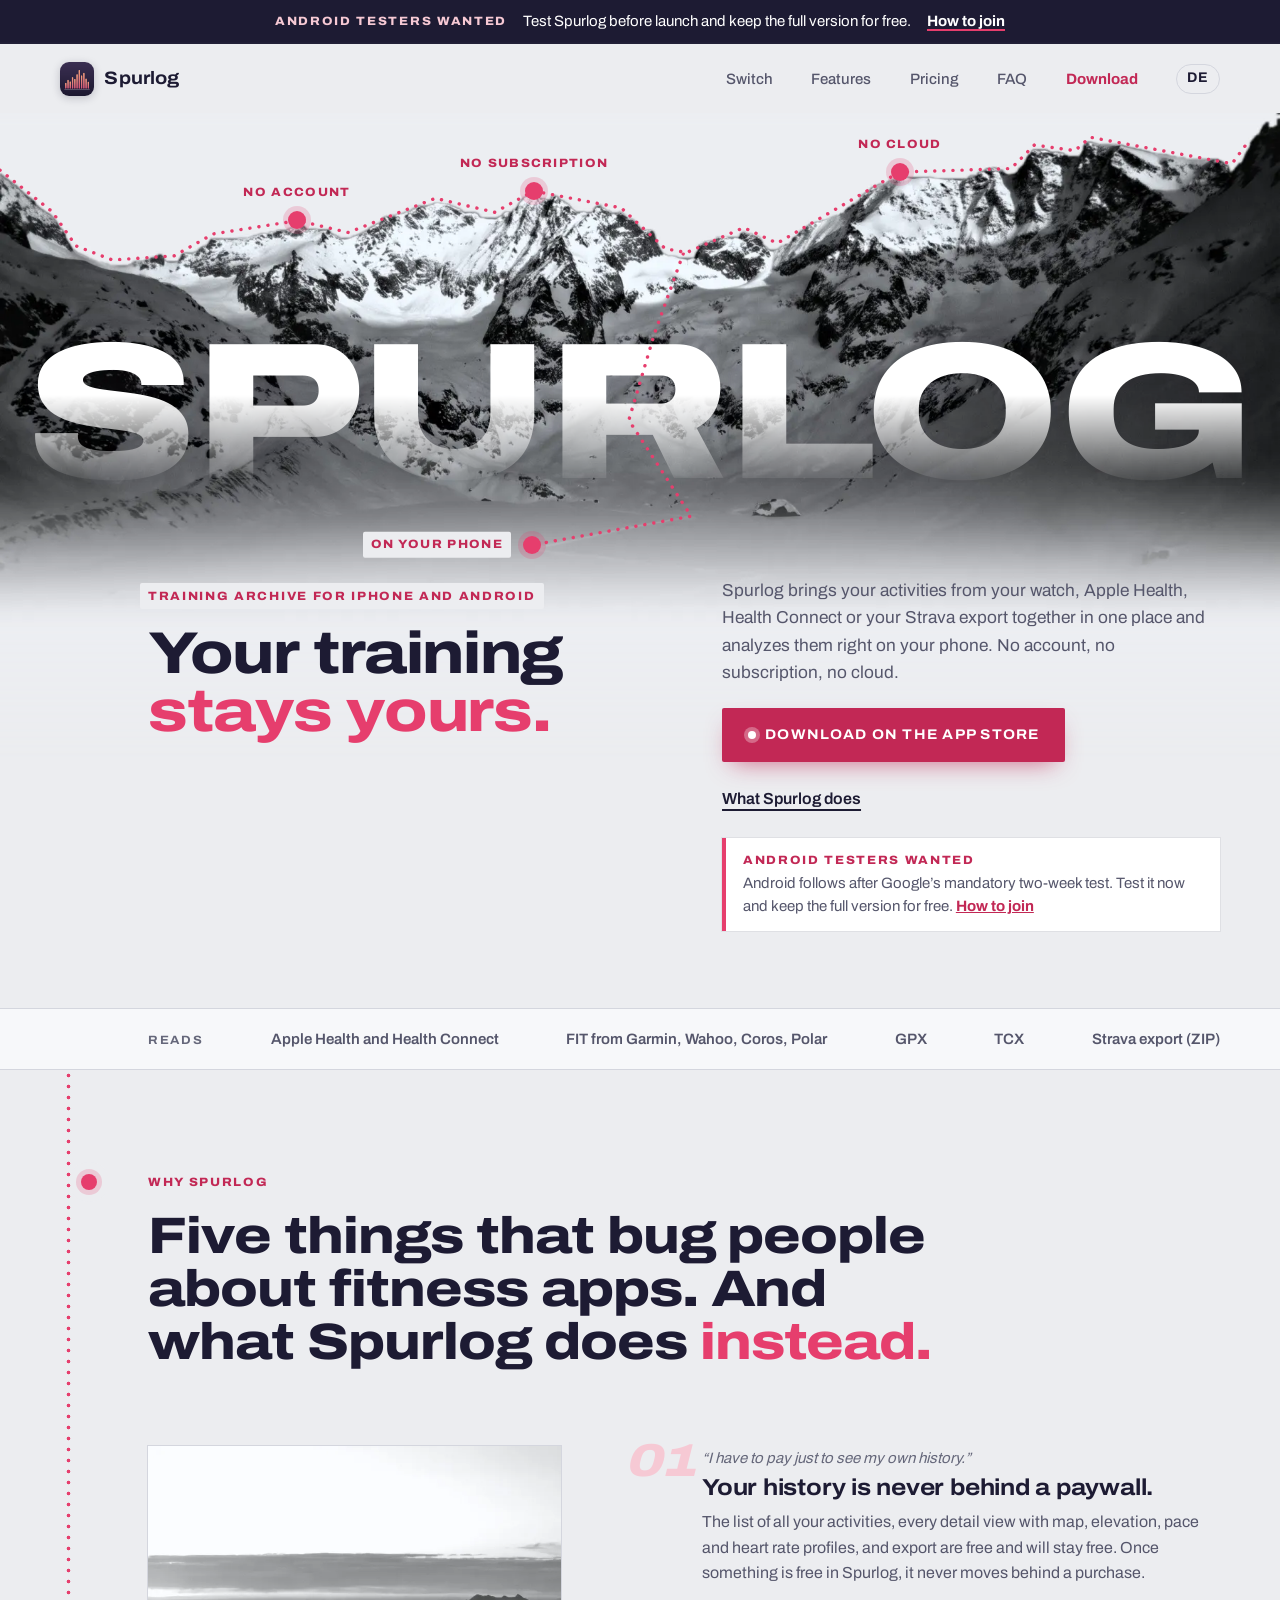
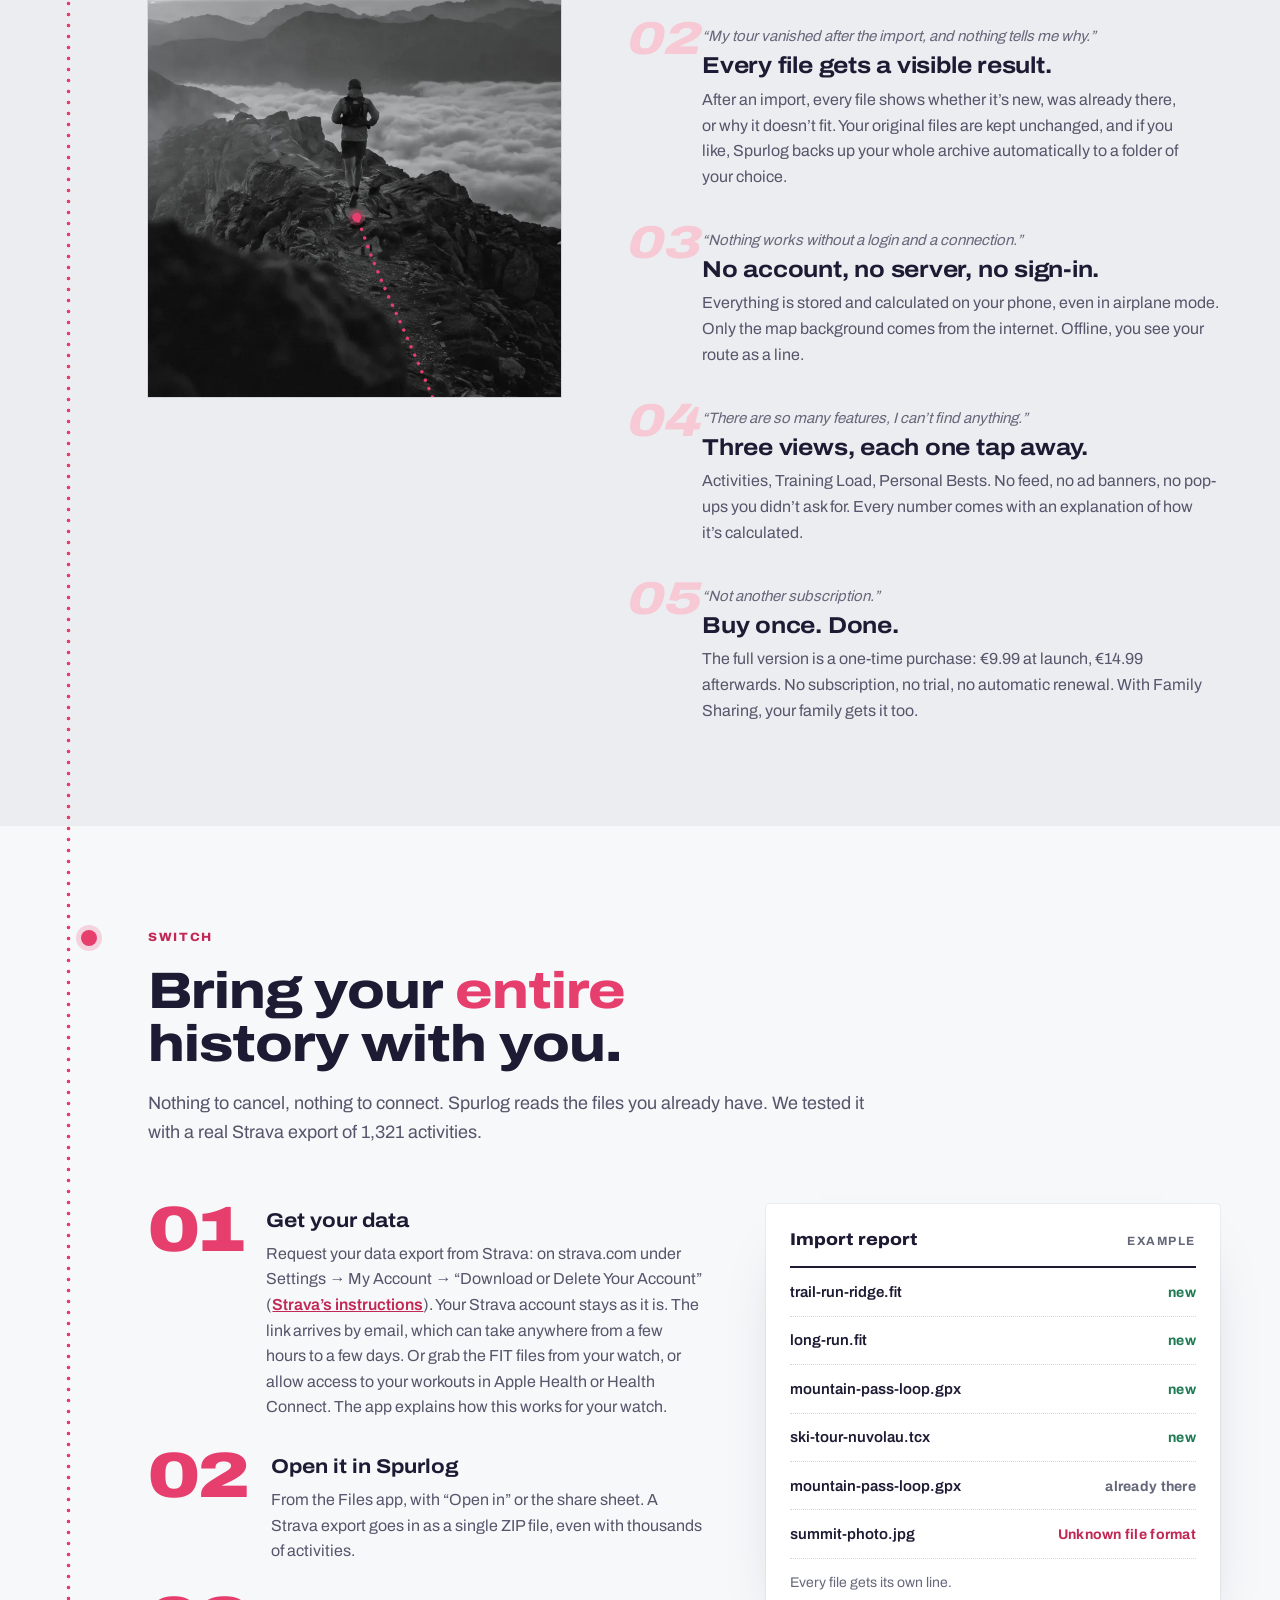
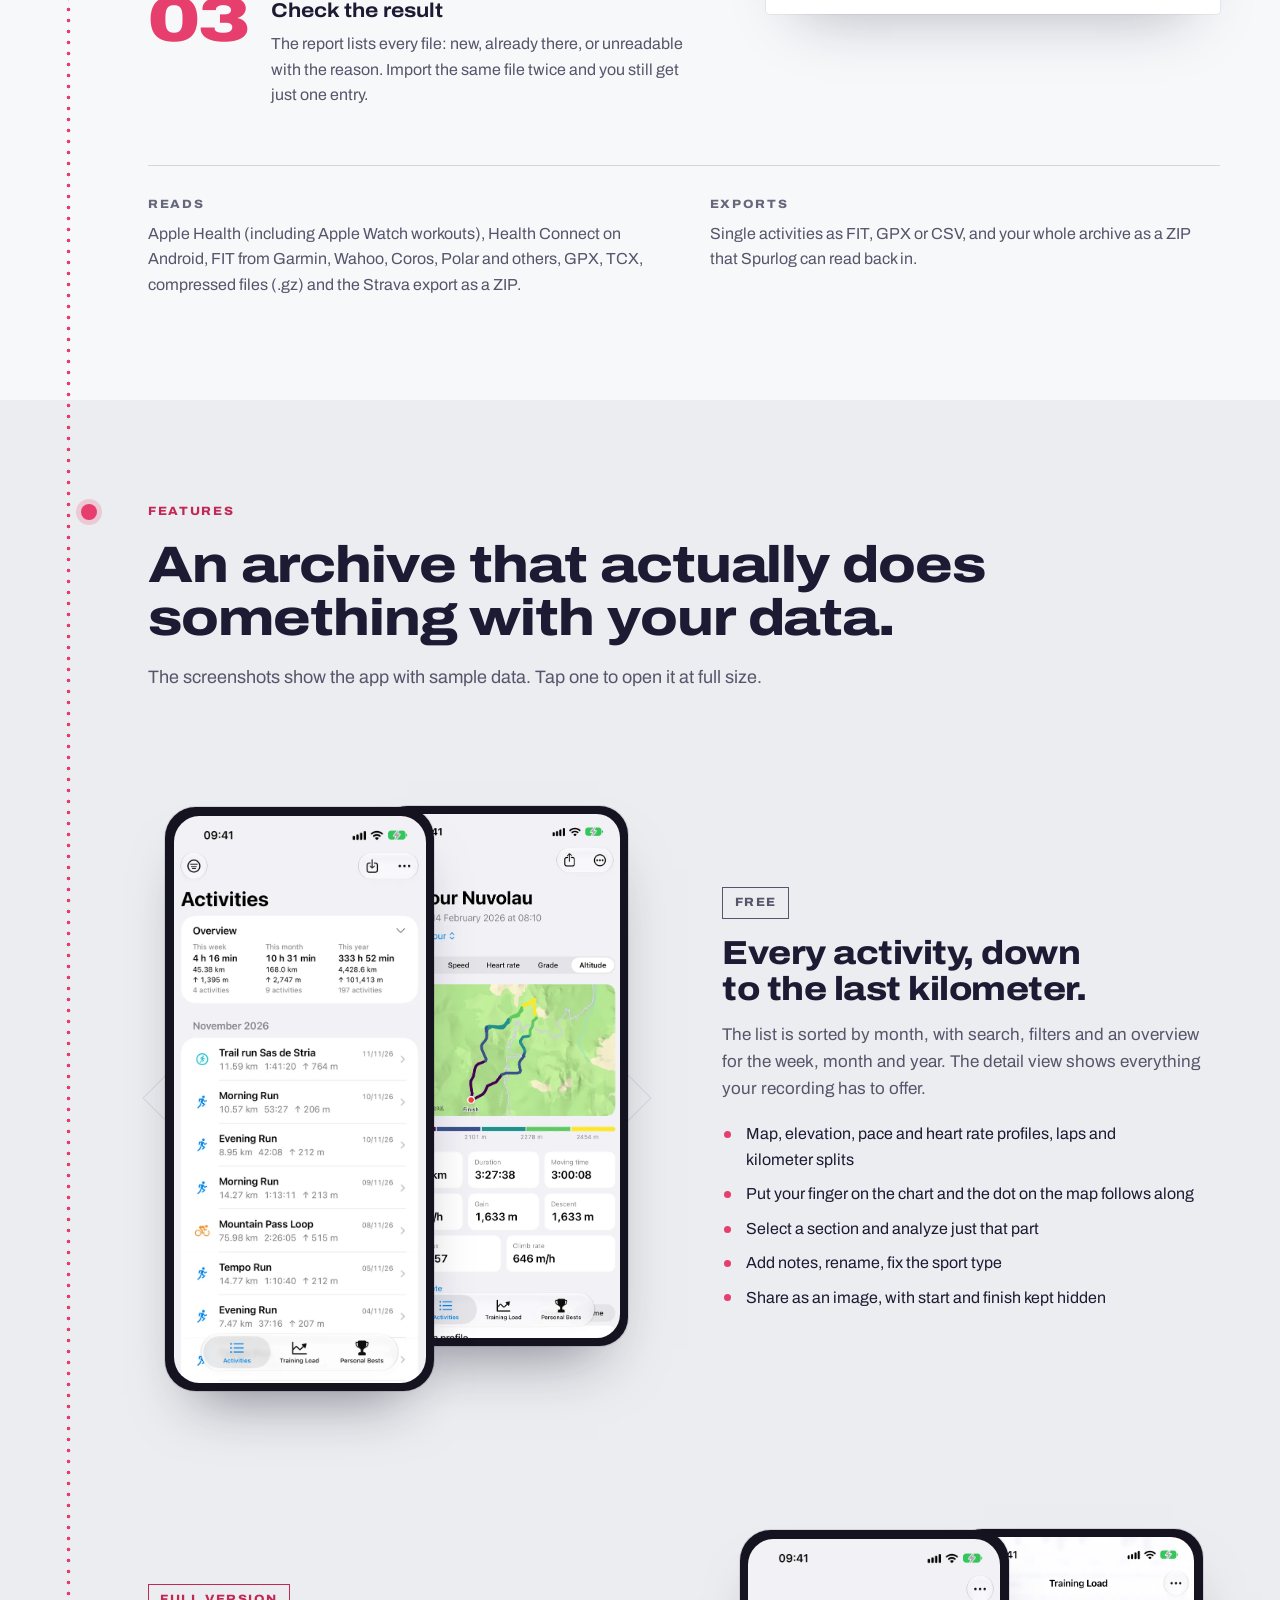
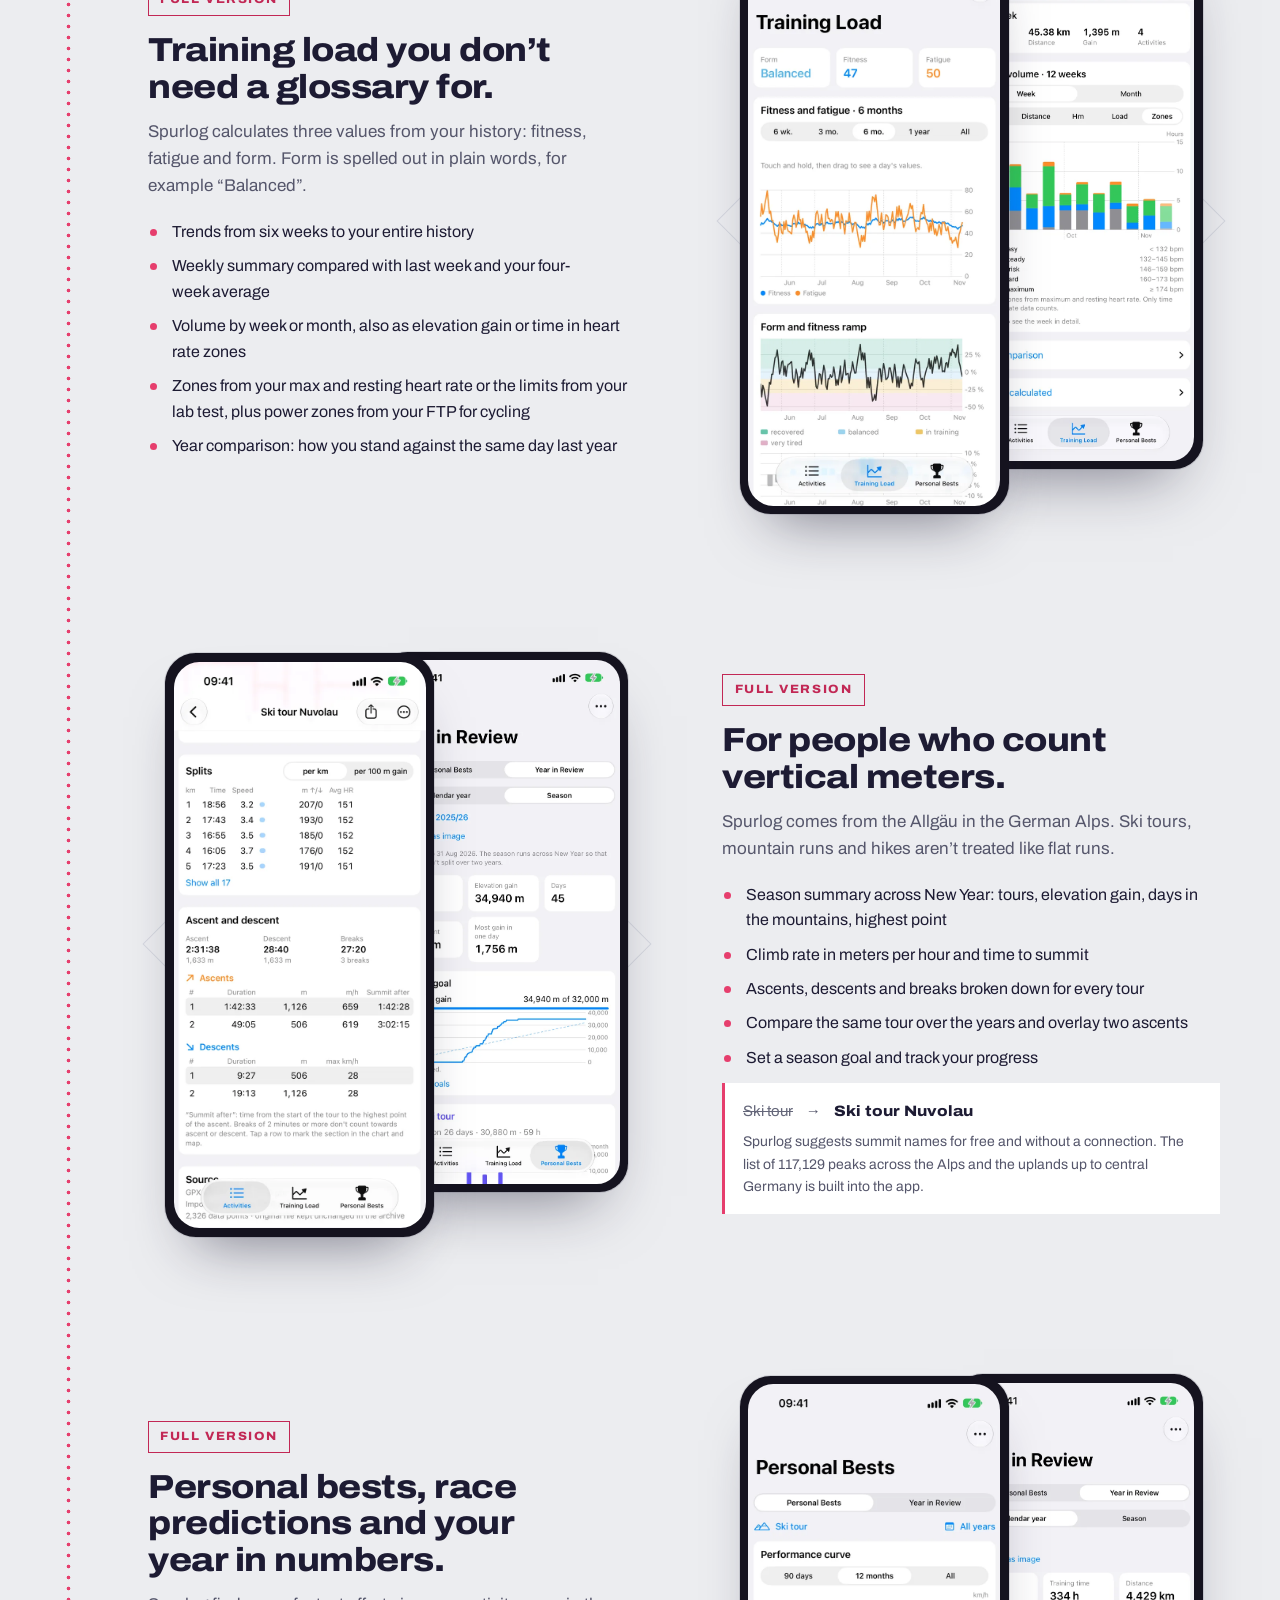
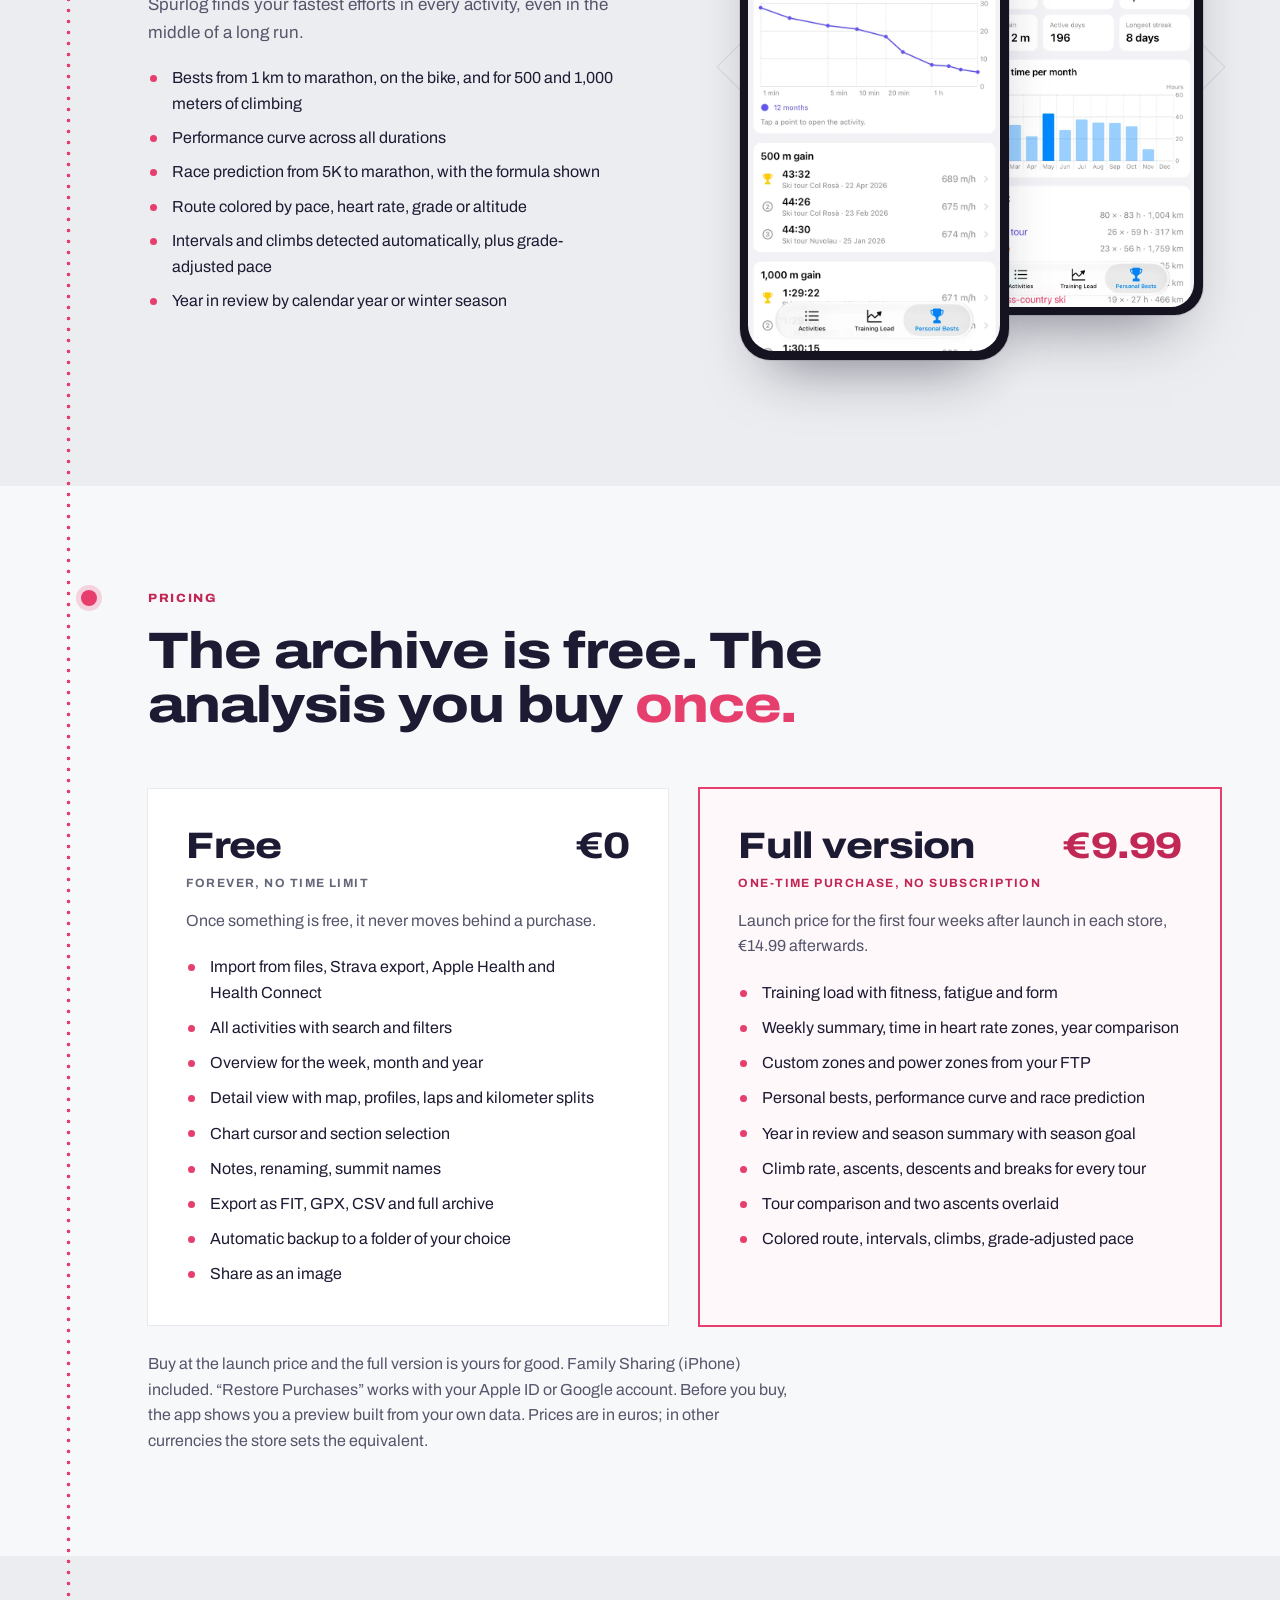
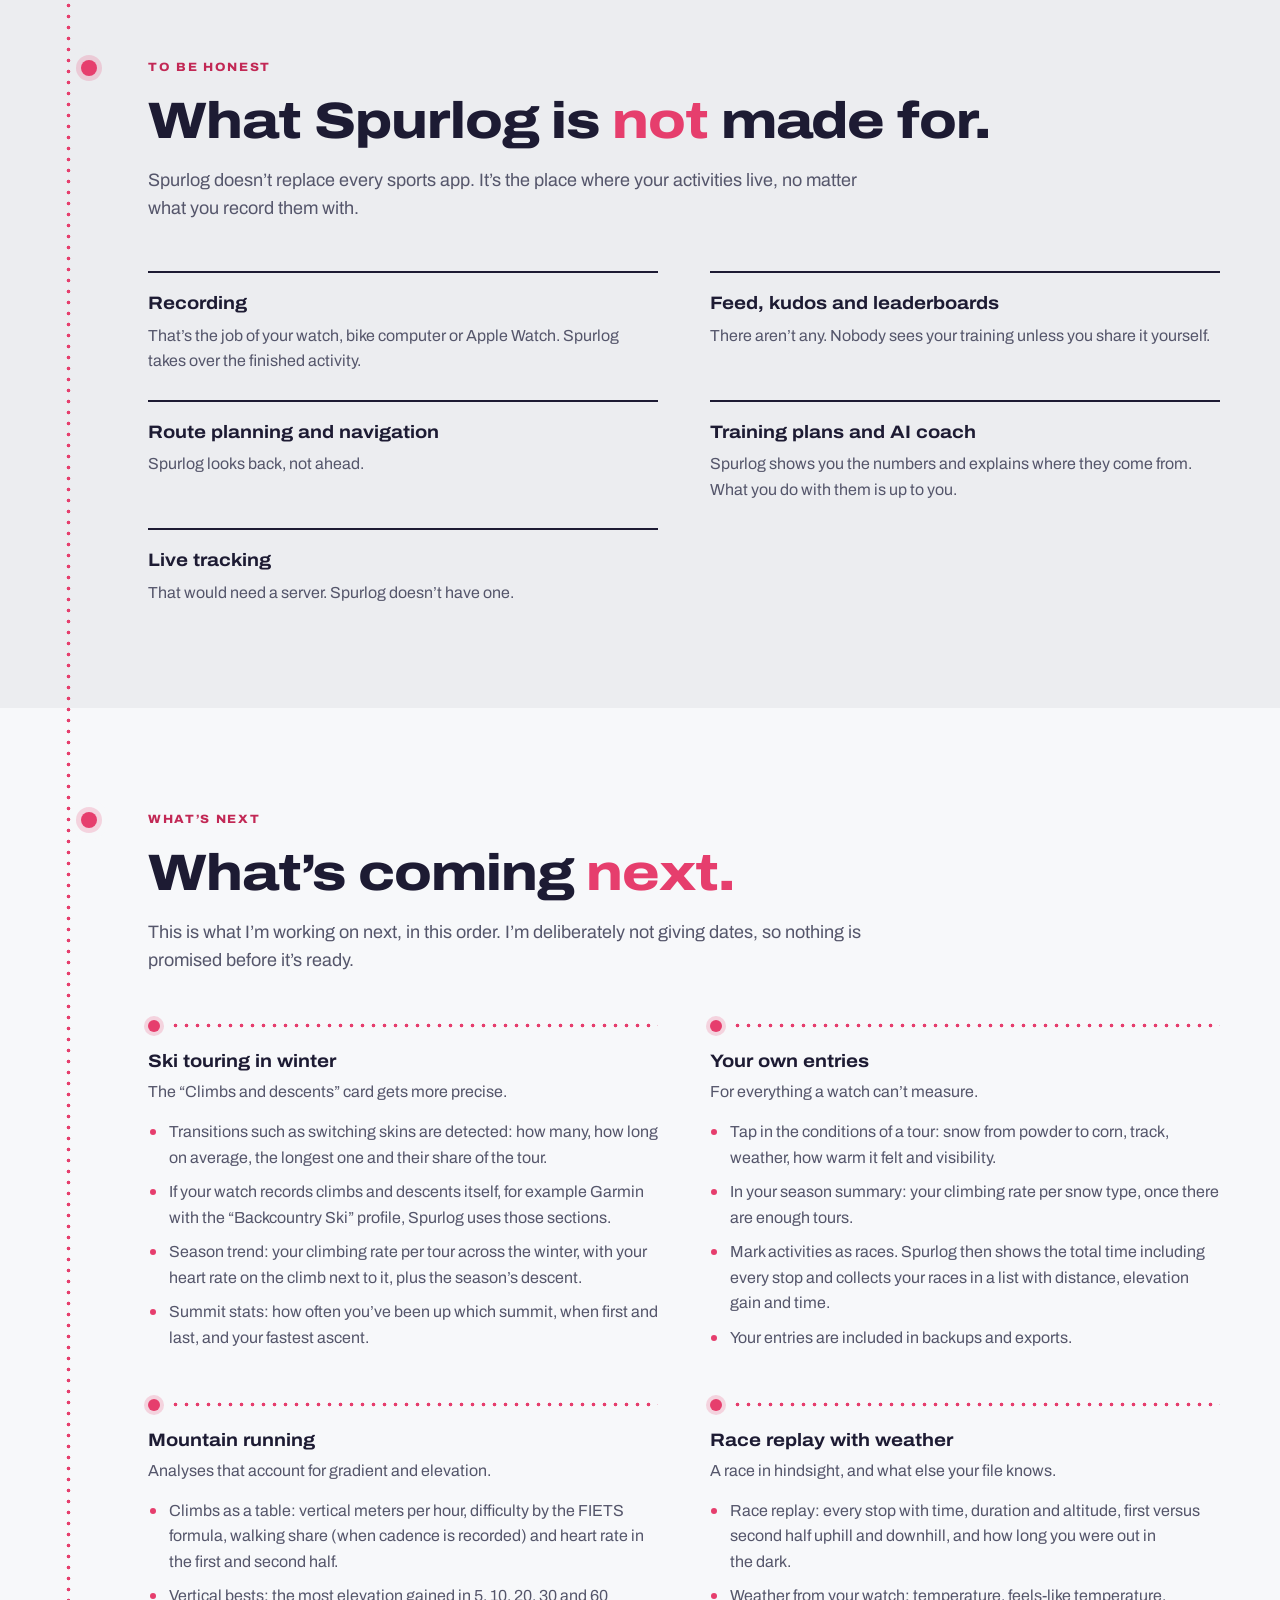
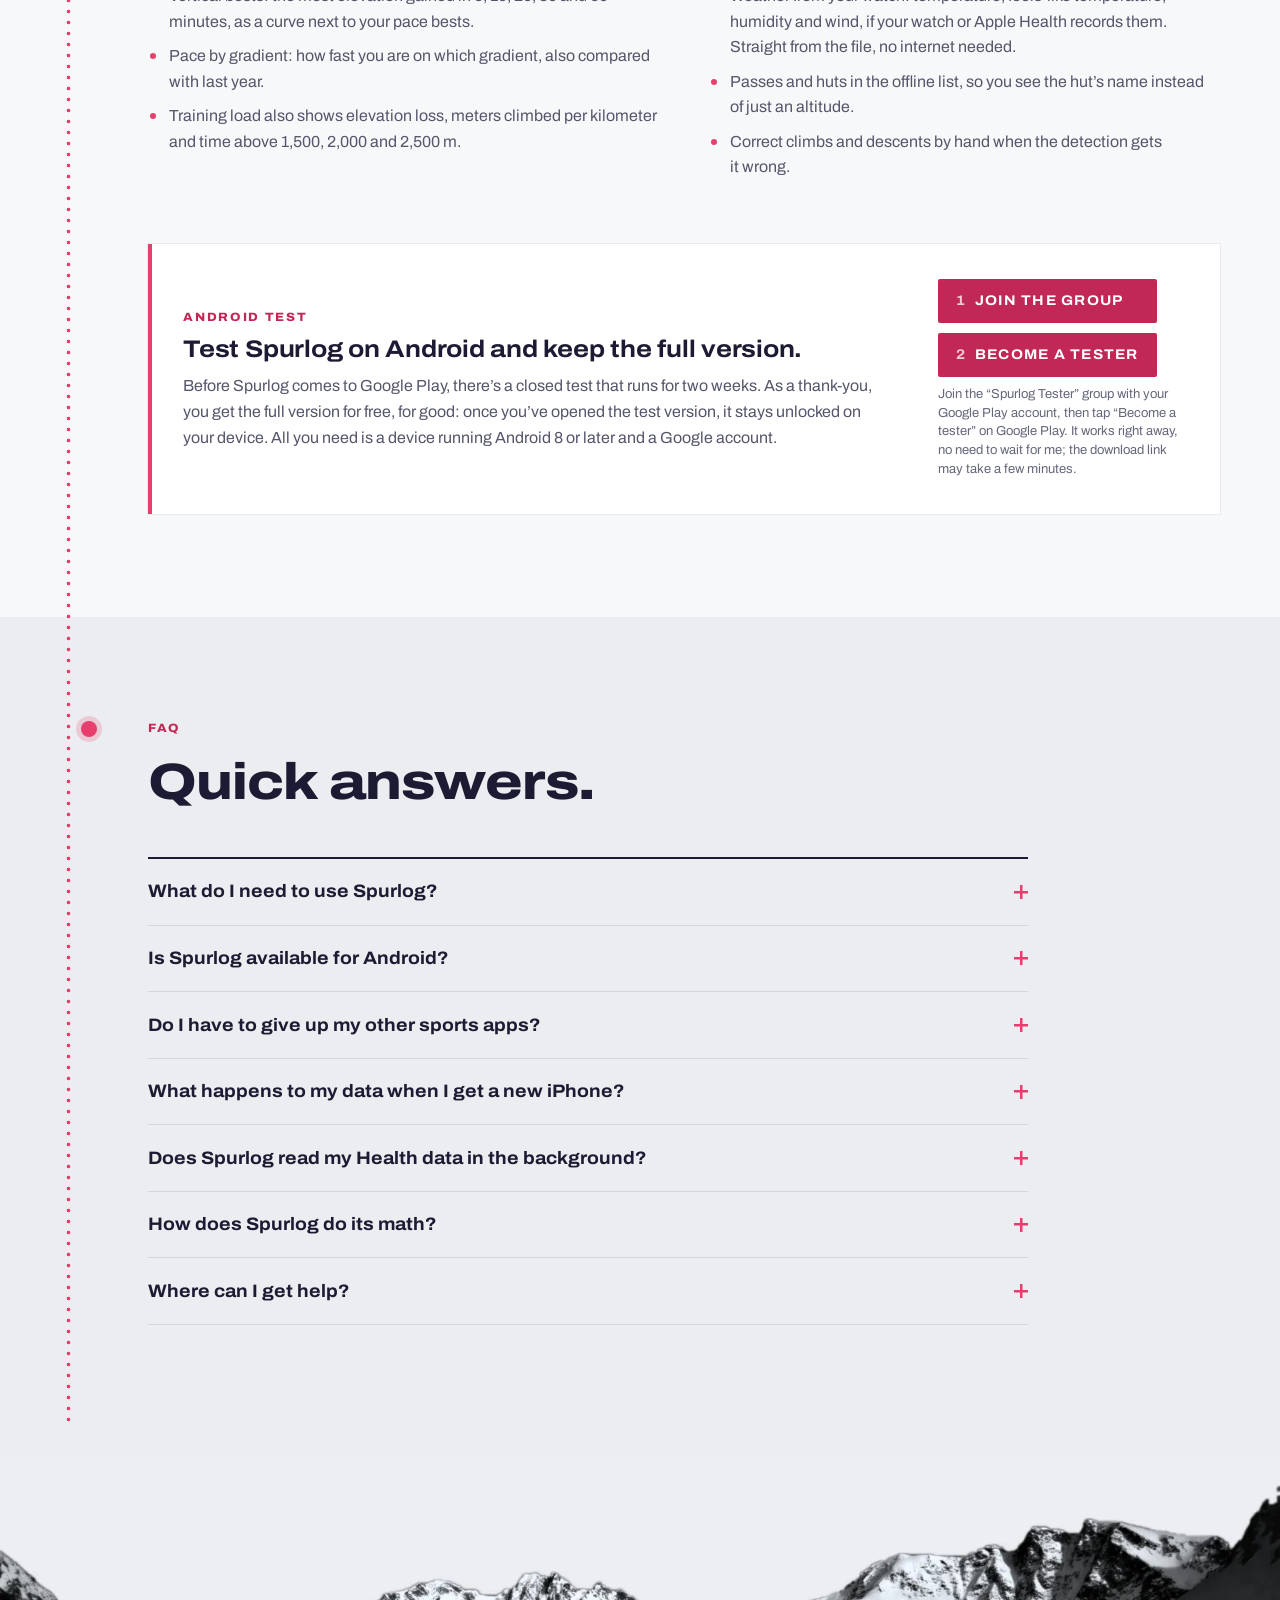
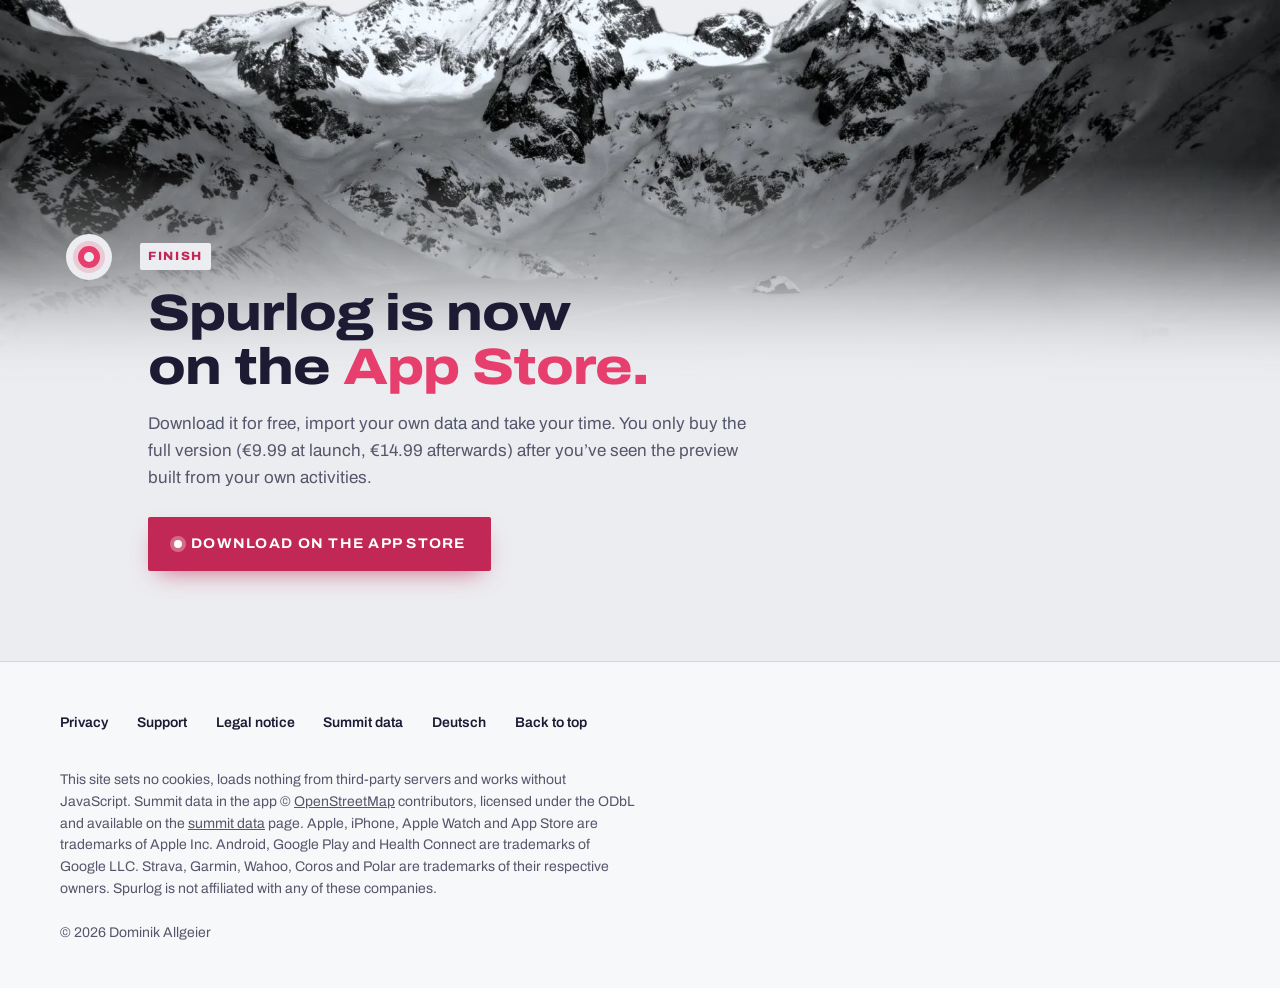
==== commit d4671144: "Englische Seite: iOS-Store-Schalter auf da, App-Store-Link (DE-Store) id6832708947 Co-Authored-By: C" ====
--- a/en/index.html
+++ b/en/index.html
@@ -3,7 +3,7 @@
      PRICE SWITCH: data-preis="vor" (before launch), "start" (launch price running, end date visible) or "voll" (regular price).
      Amounts and end date are at the places marked PREIS. The expected launch date is at STARTTERMIN.
      The same switches exist in ../index.html. -->
-<html lang="en" data-ios="bald" data-android="bald" data-preis="vor">
+<html lang="en" data-ios="da" data-android="bald" data-preis="vor">
 <head>
 <meta charset="utf-8">
 <meta name="viewport" content="width=device-width, initial-scale=1, viewport-fit=cover">
@@ -435,7 +435,7 @@
       </div>
       <div class="cta-row">
         <!-- STORE-LINK App Store: fill in href before setting data-ios="da" -->
-        <a class="store ios-da" href="https://apps.apple.com/app/APP-STORE-ID">Download on the App Store</a>
+        <a class="store ios-da" href="https://apps.apple.com/de/app/id6832708947">Download on the App Store</a>
         <!-- STORE-LINK Google Play: check application ID before setting data-android="da" -->
         <a class="store alt an-da" href="https://play.google.com/store/apps/details?id=com.dominikallgeier.spurlog&amp;hl=en">Get it on Google Play</a>
         <a class="more ios-da" href="#funktionen">What Spurlog does</a>
@@ -732,7 +732,7 @@
         <a class="notify ios-bald" href="mailto:dominik.allgeier.apps@gmail.com?subject=Spurlog%3A%20let%20me%20know%20at%20launch&amp;body=Please%20let%20me%20know%20when%20Spurlog%20is%20released.%0A%0AI%20use%3A%20iPhone%20/%20Android">Let me know</a>
         <a class="more ios-bald" href="#umziehen">How to get your Strava export</a>
         <!-- STORE-LINK App Store: fill in href before setting data-ios="da" -->
-        <a class="store ios-da" href="https://apps.apple.com/app/APP-STORE-ID">Download on the App Store</a>
+        <a class="store ios-da" href="https://apps.apple.com/de/app/id6832708947">Download on the App Store</a>
         <!-- STORE-LINK Google Play: check application ID before setting data-android="da" -->
         <a class="store alt an-da" href="https://play.google.com/store/apps/details?id=com.dominikallgeier.spurlog&amp;hl=en">Get it on Google Play</a>
     </div>
